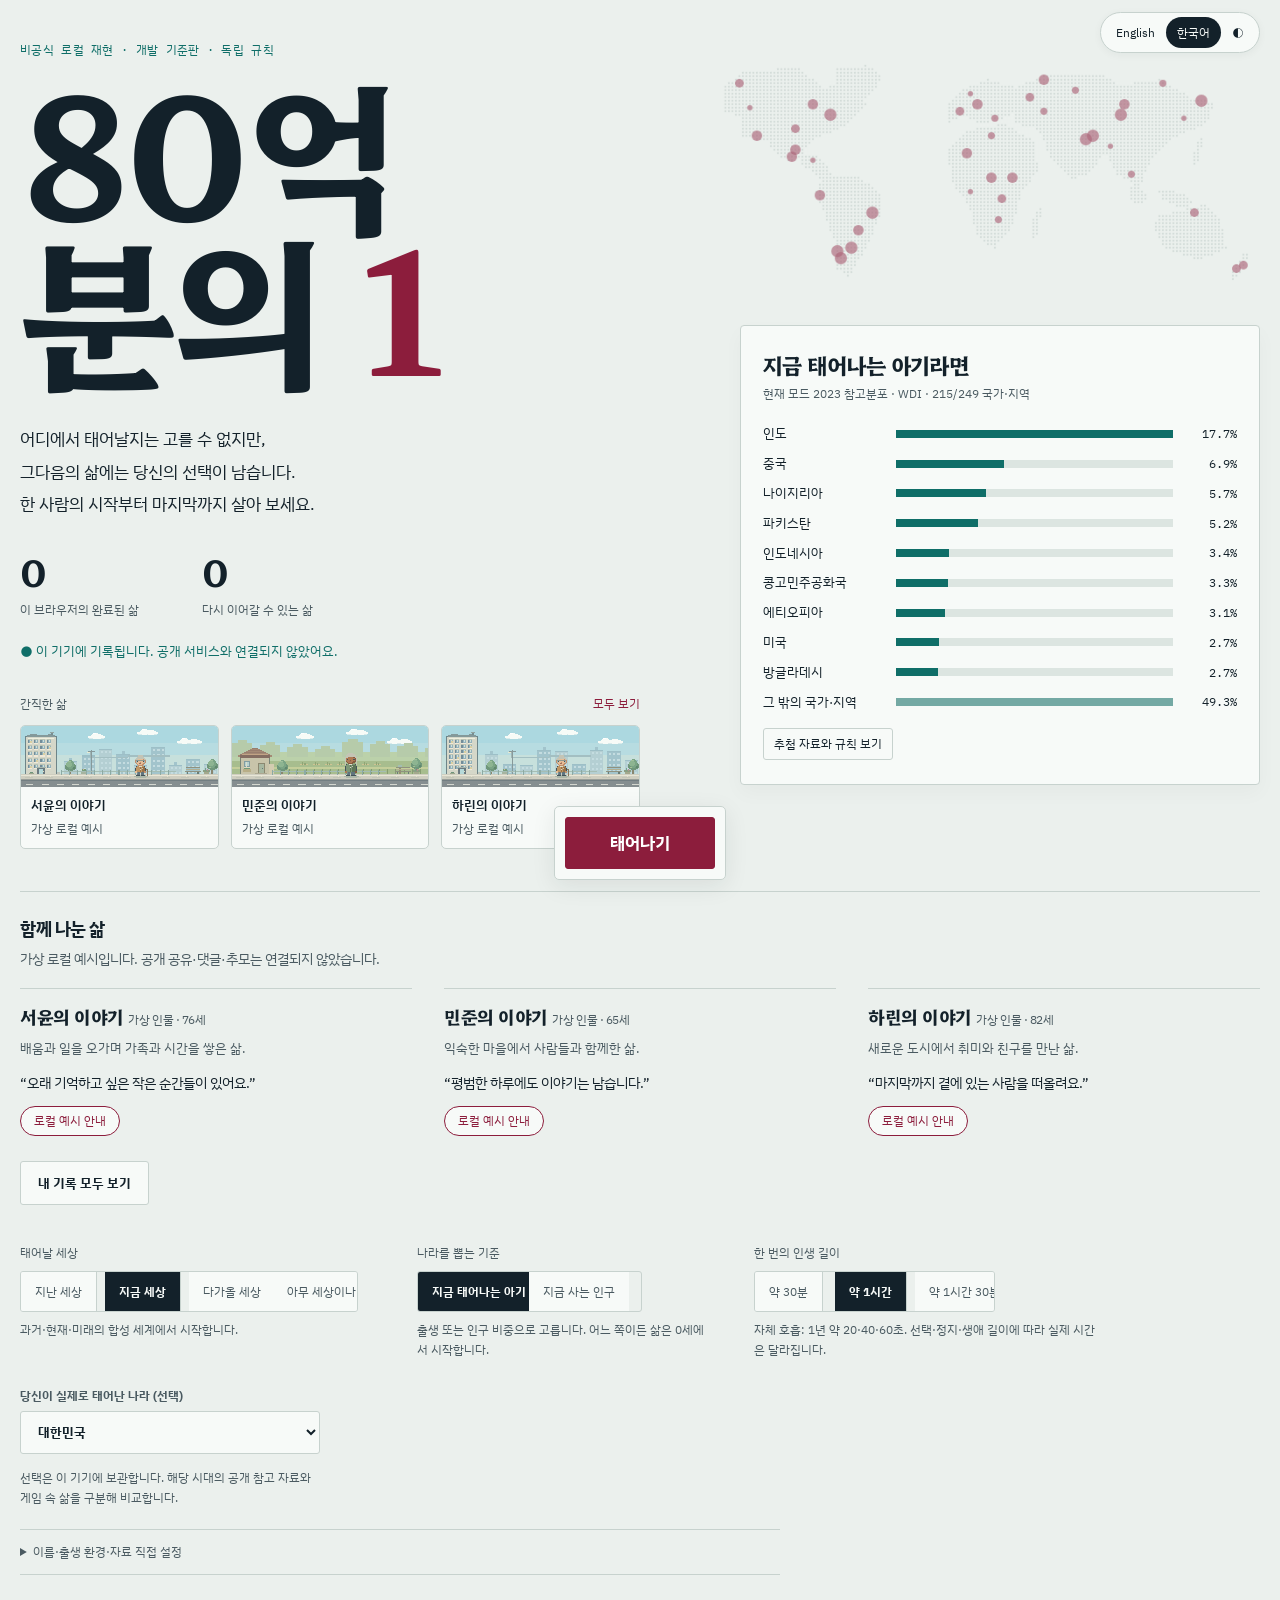
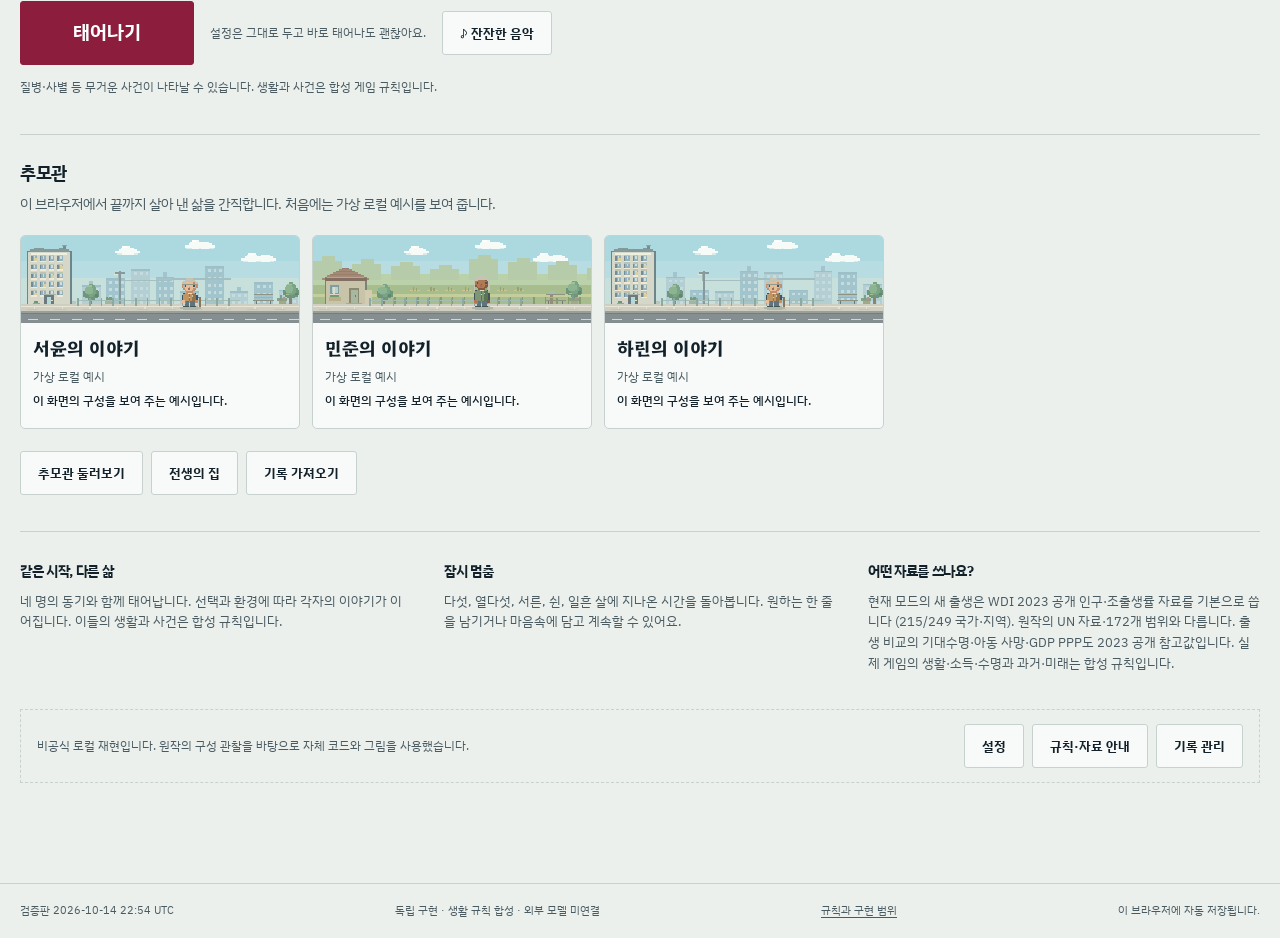
==== index.html @ 1e2c6da6 "Publish verified preview life-2026-10-14T22-54-56-042Z" ====
<!doctype html>
<html lang="ko">
<head>
  <meta charset="utf-8">
  <meta name="life-preview-release" content="life-2026-10-14T22-54-56-042Z">
  <meta name="viewport" content="width=device-width, initial-scale=1">
  <meta name="theme-color" content="#ebf0ed">
  <meta name="description" content="출생부터 마지막 회고까지, 선택과 시간을 기록하는 독립 규칙 기반 생애 게임 개발 기준판.">
  <title>80억 분의 1 · 비공식 로컬 기준판</title>
  <link rel="stylesheet" href="./web/styles.css">
</head>
<body>
  <a class="skip-link" href="#main">게임으로 건너뛰기</a>
  <header class="site-header" hidden>
    <a class="brand" href="./" aria-label="인생의 지도 홈"><span class="brand-mark" aria-hidden="true">⌁</span><span>인생의 지도<small>개발 기준판 · 독립 규칙</small></span></a>
    <nav class="header-tools" aria-label="도구">
      <span id="save-status" class="save-status" aria-live="off">저장 확인 중</span>
      <button type="button" id="mute-button" data-ui="mute" class="icon-button" aria-label="모든 소리 음소거" aria-pressed="false" title="모든 소리 음소거">♪</button>
      <button type="button" data-ui="records" class="quiet-button">생애 서재 <span id="record-count" class="count">0</span></button>
      <button type="button" data-ui="settings" class="icon-button" aria-label="설정" title="설정">⚙</button>
      <button type="button" data-ui="help" class="quiet-button">도움말</button>
    </nav>
  </header>
  <div id="error-banner" class="error-banner" role="alert" hidden></div>
  <div id="toast" class="toast" role="status" aria-live="polite" hidden></div>
  <div id="announcement" class="sr-only" role="status" aria-live="polite" aria-atomic="true"></div>
  <main id="main" tabindex="-1"><div class="loading"><span class="eyebrow">LIFE / JOURNEY</span><h1>당신의 다음 삶을 준비합니다.</h1><p>로컬 저장을 확인하는 중입니다.</p></div></main>
  <footer class="site-footer"><span>검증판 2026-10-14 22:54 UTC</span><span>독립 구현 · 생활 규칙 합성 · 외부 모델 미연결</span><button class="text-button" type="button" data-ui="help">규칙과 구현 범위</button><span>이 브라우저에 자동 저장됩니다.</span></footer>
  <dialog id="dialog" aria-labelledby="dialog-title"><div id="dialog-notice" class="dialog-notice" role="status" hidden></div><div id="dialog-content"></div></dialog>
  <input id="import-file" type="file" accept="application/json,.json" hidden aria-label="저장 파일 가져오기">
  <noscript><p class="error-banner">이 게임에는 JavaScript가 필요합니다. 외부 API나 계정 없이 로컬에서 실행됩니다.</p></noscript>
  <script type="module" src="./web/app.mjs"></script>
</body>
</html>
---- web/styles.css ----
@charset "UTF-8";
@font-face{font-family:'Hahmlet';src:url('./fonts/Hahmlet%5Bwght%5D.ttf') format('truetype');font-style:normal;font-weight:100 900;font-display:swap}
@font-face{font-family:'IBM Plex Sans KR';src:url('./fonts/IBMPlexSansKR-Regular.ttf') format('truetype');font-style:normal;font-weight:400;font-display:swap}
@font-face{font-family:'IBM Plex Sans KR';src:url('./fonts/IBMPlexSansKR-Medium.ttf') format('truetype');font-style:normal;font-weight:500;font-display:swap}
@font-face{font-family:'IBM Plex Sans KR';src:url('./fonts/IBMPlexSansKR-SemiBold.ttf') format('truetype');font-style:normal;font-weight:600;font-display:swap}
@font-face{font-family:'IBM Plex Sans KR';src:url('./fonts/IBMPlexSansKR-Bold.ttf') format('truetype');font-style:normal;font-weight:700;font-display:swap}
@font-face{font-family:'IBM Plex Mono';src:url('./fonts/IBMPlexMono-Regular.ttf') format('truetype');font-style:normal;font-weight:400;font-display:swap}

:root{color-scheme:light;--paper:#f5f2eb;--surface:#fffdf8;--surface-2:#ece8df;--ink:#243830;--muted:#6e756e;--line:#d9ddd2;--accent:#c85b35;--accent-hover:#a94524;--accent-soft:#f9e4d8;--green:#486b52;--gold:#c7a762;--danger:#b74335;--shadow:0 12px 34px #23382d0a;--radius:22px;--font:Inter,Pretendard,"Noto Sans KR","Malgun Gothic",system-ui,sans-serif}
*{box-sizing:border-box}body{margin:0;background:var(--paper);color:var(--ink);font-family:var(--font);font-size:15px;line-height:1.6}button,input,select,textarea{font:inherit}button{cursor:pointer;color:inherit}button:disabled{cursor:not-allowed;opacity:.5}a{color:inherit}button,a,input,select,textarea,summary{outline-offset:4px}button:focus-visible,a:focus-visible,input:focus-visible,select:focus-visible,textarea:focus-visible{outline:3px solid var(--accent)}button{border:0;background:none}h1,h2,h3,h4,p{margin:0}h1,h2,h3,h4{line-height:1.3;letter-spacing:-.04em}h1{font-size:clamp(28px,4vw,48px)}h2{font-size:25px}h3{font-size:18px}p+p{margin-top:10px}small{font-size:12px}svg{max-width:100%}.site-header{height:92px;max-width:1440px;margin:auto;padding:0 44px;display:flex;align-items:center;justify-content:space-between;gap:20px;border-bottom:1px solid var(--line)}.brand{text-decoration:none;display:flex;align-items:center;gap:12px;font-size:21px;font-weight:800;letter-spacing:-.05em;line-height:1.3}.brand small{display:block;font-size:10px;letter-spacing:.14em;color:var(--muted);font-weight:600;margin-top:4px}.brand-mark{background:var(--ink);color:var(--paper);width:39px;height:43px;border-radius:15px 15px 6px 6px;font-size:36px;line-height:39px;text-align:center;font-family:serif}.header-tools{display:flex;align-items:center;gap:16px}.save-status{font-size:11px;color:var(--muted)}.save-status:before{content:"";display:inline-block;width:6px;height:6px;background:var(--green);border-radius:50%;margin-right:6px}.quiet-button,.icon-button{font-size:13px;font-weight:650;border:1px solid transparent;border-radius:10px;padding:9px 11px}.quiet-button:hover,.icon-button:hover{background:var(--surface-2);border-color:var(--line)}.icon-button{font-size:20px;padding:4px 10px}.count{margin-left:5px;font-size:11px;color:var(--accent);font-variant-numeric:tabular-nums}.site-footer{max-width:1440px;margin:30px auto 0;padding:20px 44px;border-top:1px solid var(--line);display:flex;gap:20px;justify-content:space-between;color:var(--muted);font-size:11px}.site-footer .text-button{font-size:11px}#main{max-width:1440px;margin:auto;padding:32px 44px 0;min-height:calc(100vh - 180px)}.loading{padding:80px 0}.eyebrow{font-size:10px;font-weight:800;letter-spacing:.19em;color:var(--muted);text-transform:uppercase}.subtle{color:var(--muted)}.intro{display:grid;grid-template-columns:1.1fr 1fr;gap:70px;padding:35px 0 40px;align-items:center}.intro-copy h1{margin:20px 0}.intro-copy>p{max-width:470px;color:var(--muted);font-size:16px}.intro-copy .scene{margin-top:30px;width:100%}.intro-points{margin-top:24px;display:flex;gap:20px;font-size:12px;color:var(--muted)}.intro-points b{display:block;color:var(--ink);font-size:16px;margin-bottom:4px}.panel{background:var(--surface);border:1px solid var(--line);border-radius:var(--radius);box-shadow:var(--shadow)}.start-panel{padding:30px}.panel-title{display:flex;justify-content:space-between;align-items:center;gap:15px;margin-bottom:20px}.panel-title h2{font-size:21px}.form-grid{display:grid;grid-template-columns:1fr 1fr;gap:16px}.form-grid .full{grid-column:1/-1}label.field{display:flex;flex-direction:column;gap:6px;font-size:12px;font-weight:700}input,select,textarea{border:1px solid var(--line);background:var(--paper);color:var(--ink);border-radius:10px;padding:11px 12px;min-width:0;width:100%;line-height:1.4}input[type=checkbox]{width:17px;height:17px;accent-color:var(--accent);flex:0 0 auto}input[type=range]{padding:0;accent-color:var(--accent)}textarea{min-height:90px;resize:vertical}select{padding-right:24px}.hint{font-size:11px;color:var(--muted);font-weight:400}.notice{background:var(--accent-soft);color:var(--ink);border-radius:12px;padding:13px 15px;font-size:12px;line-height:1.65}.notice.muted{background:var(--surface-2)}.start-panel .notice{margin:20px 0}.primary,.secondary,.danger-button{display:inline-flex;align-items:center;justify-content:center;gap:9px;min-height:43px;padding:10px 19px;border-radius:11px;font-size:13px;font-weight:750;line-height:1.4}.primary{background:var(--accent);color:#fff}.primary:hover:not(:disabled){background:var(--accent-hover)}.secondary{background:var(--surface-2);color:var(--ink);border:1px solid var(--line)}.secondary:hover:not(:disabled){border-color:var(--muted)}.danger-button{background:var(--danger);color:white}.wide{width:100%}.text-button{font-size:12px;color:var(--muted);padding:2px 0;text-decoration:underline;text-underline-offset:3px}.text-button:hover{color:var(--accent)}.buttons{display:flex;gap:10px;flex-wrap:wrap}.section-heading{display:flex;align-items:end;justify-content:space-between;gap:20px;margin-bottom:20px}.section-heading h1{font-size:29px;margin-top:7px}.section-heading .subtle{font-size:12px}.life-overview{display:grid;grid-template-columns:1fr 1.43fr .8fr;gap:19px;margin-bottom:20px}.identity-panel{padding:24px;position:relative;overflow:hidden}.identity-top{display:flex;align-items:center;gap:17px}.avatar{width:68px;height:78px;flex-shrink:0}.identity-top h2{font-size:24px}.pill{font-size:10px;display:inline-flex;align-items:center;gap:5px;border-radius:20px;padding:4px 9px;background:var(--surface-2);color:var(--muted);white-space:nowrap}.pill.accent{background:var(--accent-soft);color:var(--accent)}.identity-meta{font-size:12px;color:var(--muted);margin-top:7px}.age-line{display:flex;align-items:baseline;gap:9px;margin:22px 0 12px}.age-number{font-size:53px;line-height:1;font-weight:450;letter-spacing:-.08em;font-variant-numeric:tabular-nums}.age-line .year{font-size:12px;color:var(--muted);margin-left:auto}.stage-track{display:flex;gap:4px;margin:14px 0 20px}.stage-track span{height:4px;flex:1;border-radius:5px;background:var(--surface-2)}.stage-track span.active{background:var(--green)}.stat-row{display:grid;grid-template-columns:45px 1fr 27px;gap:10px;align-items:center;font-size:11px;margin-top:10px}.stat-row b{font-variant-numeric:tabular-nums;text-align:right;font-weight:500}.meter{height:5px;border-radius:10px;background:var(--surface-2);overflow:hidden}.meter span{display:block;height:100%;background:var(--green);border-radius:10px}.stat-row:nth-last-child(2) .meter span{background:var(--gold)}.stat-row:nth-last-child(1) .meter span{background:var(--accent)}.scene-panel{overflow:hidden;display:flex;flex-direction:column;position:relative;background:#e4e9dd}.scene-caption{position:absolute;top:20px;left:23px;z-index:1;color:#314c40}.scene-caption .eyebrow{color:#5c7261}.scene-caption h2{font-size:20px;margin:7px 0 4px}.scene-caption p{font-size:12px}.scene{display:block;width:100%;height:auto;flex:1;min-height:230px}.scene-bottom{background:var(--surface);display:flex;justify-content:space-between;gap:12px;padding:13px 20px;font-size:11px;color:var(--muted);border-top:1px solid var(--line)}.scene-bottom strong{color:var(--ink);font-size:12px}.summary-panel{padding:22px;display:flex;flex-direction:column}.summary-panel .eyebrow{margin-bottom:10px}.balance{font-size:27px;letter-spacing:-.05em;font-weight:650;font-variant-numeric:tabular-nums}.balance small{font-size:12px;font-weight:400;margin-left:4px}.money-lines{margin-top:17px;font-size:11px;display:grid;gap:10px}.money-lines>div{display:flex;justify-content:space-between;gap:10px}.money-lines span{color:var(--muted)}.money-lines b{font-weight:550;font-variant-numeric:tabular-nums}.mini-divider{border-top:1px solid var(--line);margin:18px 0 14px}.family-mini{display:flex;gap:5px;flex-wrap:wrap;margin:9px 0}.family-dot{width:28px;height:28px;background:var(--surface-2);border:2px solid var(--surface);border-radius:50%;display:grid;place-items:center;font-size:11px}.summary-link{margin-top:auto;padding-top:13px}.main-columns{display:grid;grid-template-columns:1fr 310px;gap:20px}.decision-panel{padding:26px 29px;background:var(--ink);color:#fffdf6;border-color:var(--ink);position:relative}.decision-panel .eyebrow{color:#c9d5c8}.decision-panel .panel-title{margin-bottom:15px}.decision-panel h2{font-size:24px;margin:8px 0 13px}.decision-panel p{font-size:13px;color:#dce3d8;max-width:680px;line-height:1.8}.decision-panel .text-button{color:#dce3d8;font-size:11px}.choices{display:grid;gap:9px;margin-top:23px}.choice{width:100%;text-align:left;display:flex;gap:15px;align-items:center;background:#ffffff0c;border:1px solid #ffffff30;border-radius:11px;color:inherit;padding:14px 17px}.choice:hover:not(:disabled){background:#ffffff1c;border-color:#d2be8a}.choice-number{font-size:11px;color:#c4d0bb}.choice-content{flex:1}.choice strong{display:block;font-size:14px;font-weight:650}.choice small{display:block;color:#c8d4c6;margin-top:4px;font-size:11px}.choice-arrow{font-size:20px;color:#d2be8a}.quiet-life{display:flex;align-items:center;justify-content:space-between;gap:20px}.quiet-symbol{font-size:65px;line-height:1;color:#a5b89d;font-family:serif}.turn-controls{display:flex;align-items:center;gap:8px;flex-wrap:wrap;padding:14px 3px 22px}.turn-controls .play-button{width:37px;min-height:37px;padding:6px}.turn-controls select{width:85px;font-size:11px;padding:8px}.control-note{font-size:10px;color:var(--muted);margin-left:auto}.systems-panel{overflow:hidden}.system-tabs{display:flex;overflow:auto;scrollbar-width:thin;border-bottom:1px solid var(--line);padding:6px 15px 0;gap:3px}.tab-button{padding:13px 12px;font-size:12px;font-weight:650;color:var(--muted);border-bottom:2px solid transparent;white-space:nowrap}.tab-button[aria-selected=true]{color:var(--accent);border-bottom-color:var(--accent)}.system-body{padding:23px}.system-intro{display:flex;justify-content:space-between;gap:15px;align-items:start;margin-bottom:20px}.system-intro p{font-size:12px;color:var(--muted);margin-top:6px;line-height:1.65}.system-intro h3{font-size:20px}.action-grid{display:grid;grid-template-columns:1fr 1fr;gap:11px}.action-card{border:1px solid var(--line);border-radius:13px;padding:15px;display:flex;flex-direction:column;gap:8px}.action-title{font-size:13px;font-weight:750;display:flex;justify-content:space-between;gap:10px}.action-cost{font-size:10px;color:var(--accent);font-weight:550;white-space:nowrap}.action-card p{font-size:11px;color:var(--muted);line-height:1.7}.action-card select{font-size:11px;padding:8px 10px}.action-card .secondary{font-size:11px;min-height:32px;padding:6px 12px;margin-top:auto;align-self:start}.disabled-reason{font-size:10px;color:var(--muted);line-height:1.5}.action-card.unavailable{background:var(--paper)}.action-card.unavailable .action-title{color:var(--muted)}.empty{padding:24px;text-align:center;color:var(--muted);font-size:12px;line-height:1.8}.detail-grid{display:grid;grid-template-columns:repeat(3,1fr);gap:9px;margin-bottom:18px}.detail-stat{padding:12px;background:var(--paper);border-radius:10px}.detail-stat small{display:block;font-size:10px;color:var(--muted);margin-bottom:5px}.detail-stat strong{font-size:13px;font-weight:650}.side-stack{display:grid;align-content:start;gap:17px}.side-panel{padding:22px}.side-panel h3{margin:6px 0 10px;font-size:17px}.side-panel p{font-size:11px;color:var(--muted);line-height:1.8}.focus-list{display:grid;grid-template-columns:1fr 1fr;gap:7px;margin-top:16px}.focus-button{border:1px solid var(--line);padding:8px 6px;border-radius:9px;font-size:11px;background:var(--paper)}.focus-button.active{border-color:var(--green);background:var(--green);color:white}.switch-row{display:flex;align-items:center;justify-content:space-between;gap:12px;font-size:12px;padding:10px 0;border-bottom:1px solid var(--line)}.switch-row:last-child{border-bottom:0}.switch-row>span{flex:1}.switch-row small{display:block;color:var(--muted);font-size:10px;margin-top:3px}.auto-details{margin-top:13px;font-size:11px}.auto-details summary{color:var(--muted);cursor:pointer}.auto-details .switch-row{font-size:11px}.goal-form textarea{margin-top:12px;font-size:12px;min-height:80px}.goal-form select{font-size:11px;padding:9px;margin-top:7px}.goal-form .secondary{font-size:11px;margin-top:9px}.goal-item{border-top:1px solid var(--line);padding-top:12px;margin-top:12px;font-size:12px}.goal-item .buttons{margin-top:8px;gap:10px}.goal-item .text-button{font-size:10px}.journal-panel{margin-top:22px;overflow:hidden}.journal-tabs{display:flex;padding:0 15px;gap:7px;border-bottom:1px solid var(--line);overflow:auto}.journal-body{padding:24px 26px}.journal-tools{display:flex;justify-content:space-between;align-items:center;gap:15px;margin-bottom:20px}.journal-tools select{width:auto;font-size:11px;padding:7px 30px 7px 10px}.timeline{position:relative;padding-left:52px}.timeline:before{content:"";position:absolute;left:30px;top:9px;bottom:14px;width:1px;background:var(--line)}.timeline-item{position:relative;padding:0 0 21px 12px}.timeline-item:before{content:"";position:absolute;left:-26px;top:8px;width:9px;height:9px;border:2px solid var(--surface);background:var(--green);border-radius:50%;box-shadow:0 0 0 1px var(--line)}.timeline-age{position:absolute;left:-65px;width:35px;text-align:right;font-size:11px;top:0;color:var(--muted)}.timeline-item h4{font-size:13px;letter-spacing:-.02em;font-weight:650}.timeline-item p{font-size:12px;color:var(--muted);margin-top:5px;line-height:1.75}.timeline-item small{font-size:9px;color:var(--muted);margin-left:8px}.journal-memo{border-top:1px solid var(--line);padding-top:20px;margin-top:5px}.journal-memo textarea{font-size:12px}.journal-memo .buttons{margin-top:9px}.notes{margin-bottom:15px;display:grid;gap:8px}.note{border-left:2px solid var(--gold);padding:6px 12px;font-size:12px;background:var(--paper);white-space:pre-wrap;overflow-wrap:anywhere}.note small{color:var(--muted);display:block;margin-bottom:3px}.life-map{display:grid;grid-template-columns:repeat(auto-fill,minmax(62px,1fr));gap:6px}.map-cell{border:1px solid var(--line);background:var(--paper);min-height:57px;border-radius:9px;padding:8px 3px;text-align:center;font-size:10px;position:relative}.map-cell span{display:block;font-size:9px;color:var(--muted);margin-top:3px}.map-cell.good{background:#e5ebd9}.map-cell.low{background:#f5e1d4}.map-cell.active{border-color:var(--accent);box-shadow:0 0 0 1px var(--accent)}.map-description{font-size:12px;margin-top:17px;padding:14px;background:var(--paper);border-radius:10px}.map-description p{margin-top:7px;color:var(--muted)}.chart{display:block;width:100%;height:210px;overflow:visible}.chart-axis{fill:none;stroke:var(--line);stroke-width:1}.chart text{fill:var(--muted);font-size:10px;font-family:var(--font)}.chart-line{fill:none;stroke:var(--accent);stroke-width:3;stroke-linecap:round;stroke-linejoin:round}.chart-area{fill:var(--accent);opacity:.08}.chart-legend{display:flex;gap:20px;color:var(--muted);font-size:10px;margin-bottom:16px}.chart-legend i{width:8px;height:8px;display:inline-block;background:var(--accent);border-radius:50%;margin-right:5px}.chart-caption{font-size:11px;color:var(--muted);margin-top:10px}.chart-controls{display:flex;gap:10px;align-items:center;font-size:12px;margin:10px 0}.chart-controls button{width:30px;height:30px;border:1px solid var(--line);border-radius:8px}.chart-controls strong{min-width:100px;text-align:center}.compare-row{display:grid;grid-template-columns:100px 1fr 60px;gap:12px;align-items:center;margin:17px 0;font-size:11px}.compare-bar{height:12px;background:var(--surface-2);border-radius:12px;overflow:hidden}.compare-bar span{height:100%;display:block;background:var(--green);border-radius:12px}.compare-row.self .compare-bar span{background:var(--accent)}.compare-row small{font-size:10px;color:var(--muted)}.roster{display:grid;grid-template-columns:repeat(auto-fill,minmax(150px,1fr));gap:9px;margin-bottom:18px}.person-card{padding:12px;background:var(--paper);border-radius:11px;font-size:12px;display:flex;gap:10px;align-items:center}.person-card .family-dot{flex:0 0 auto;background:var(--surface-2)}.person-card small{display:block;color:var(--muted);font-size:10px;margin-top:3px}.person-card.deceased{opacity:.64}.ending-panel{padding:35px;background:var(--ink);color:var(--paper);margin-bottom:22px;display:grid;grid-template-columns:1.25fr 1fr;gap:35px}.ending-panel .eyebrow{color:#bbcdb7}.ending-panel h2{font-size:33px;margin:14px 0 18px}.ending-panel p{font-size:13px;color:#d7e0d3;line-height:1.9}.ending-panel .buttons{margin-top:22px}.ending-panel .secondary{background:#ffffff12;border-color:#ffffff38;color:inherit}.ending-facts{display:grid;grid-template-columns:1fr 1fr;gap:15px;align-content:center}.ending-facts>div{padding:14px;border:1px solid #ffffff25;border-radius:12px}.ending-facts strong{font-size:22px;display:block;letter-spacing:-.04em}.ending-facts small{font-size:10px;color:#bacbb5}.distribution{font-size:11px;margin-top:14px;border-top:1px solid #ffffff25;padding-top:12px}.distribution div{display:flex;justify-content:space-between;margin-top:7px}.readonly-strip{background:var(--accent-soft);border-radius:12px;padding:12px 17px;margin-bottom:20px;display:flex;justify-content:space-between;align-items:center;font-size:12px}.error-banner{max-width:1352px;margin:16px auto 0;padding:14px 20px;background:#f9ded4;color:#772e20;border:1px solid #e4b3a1;border-radius:12px;font-size:12px}.error-banner button{font-weight:bold;text-decoration:underline;margin-left:14px}.error-banner[hidden],.toast[hidden]{display:none}.toast{position:fixed;left:50%;bottom:28px;transform:translateX(-50%);z-index:50;background:var(--ink);color:var(--paper);border:1px solid var(--line);box-shadow:0 8px 30px #0002;padding:13px 22px;border-radius:12px;font-size:12px;max-width:calc(100vw - 36px);text-align:center}.toast.error{background:var(--danger);color:#fff}dialog{padding:0;border:1px solid var(--line);border-radius:20px;background:var(--surface);color:var(--ink);max-width:min(740px,calc(100vw - 32px));width:700px;max-height:87vh;box-shadow:0 30px 90px #0003}dialog::backdrop{background:#172e2580;backdrop-filter:blur(5px)}.dialog-header{padding:24px 27px 16px;display:flex;justify-content:space-between;gap:20px;align-items:center;border-bottom:1px solid var(--line);position:sticky;top:0;background:var(--surface);z-index:2}.dialog-header h2{font-size:21px}.dialog-body{padding:24px 27px}.dialog-body p{font-size:13px;color:var(--muted);line-height:1.85}.dialog-body h3{margin:23px 0 10px;font-size:16px}.dialog-body h3:first-child{margin-top:0}.dialog-body .buttons{margin-top:20px}.dialog-body ul{padding-left:19px;font-size:12px;color:var(--muted);line-height:1.85}.record-list{display:grid;gap:12px}.record-card{border:1px solid var(--line);border-radius:13px;padding:17px}.record-card header{display:flex;justify-content:space-between;align-items:start;gap:15px}.record-card h3{font-size:16px;margin:0}.record-card p{font-size:11px;margin-top:7px}.record-card .buttons{margin-top:11px;gap:7px}.record-card button{font-size:11px;padding:7px 12px;min-height:32px}.record-current{border-color:var(--green)}.settings-grid{display:grid;gap:14px}.settings-grid .field{max-width:350px}.settings-grid .switch-row{font-size:13px}.help-table{width:100%;border-collapse:collapse;font-size:11px;margin:12px 0}.help-table td,.help-table th{text-align:left;border-bottom:1px solid var(--line);padding:9px;vertical-align:top}.help-table th{width:105px}.scope-badge{font-size:11px;padding:9px 12px;background:var(--surface-2);border-radius:9px;margin-top:15px}.skip-link{position:fixed;top:-100px;left:20px;background:var(--ink);color:white;padding:10px;z-index:100}.skip-link:focus{top:10px}.sr-only{position:absolute;width:1px;height:1px;margin:-1px;padding:0;overflow:hidden;clip:rect(0,0,0,0);white-space:nowrap;border:0}.legend{display:flex;gap:15px;font-size:10px;color:var(--muted);margin:0 0 17px}.legend i{display:inline-block;width:9px;height:9px;border:1px solid var(--line);border-radius:2px;margin-right:5px}.import-preview{max-height:150px;overflow:auto;background:var(--paper);padding:12px;border-radius:10px;font-size:12px;margin-top:15px}.ui-busy{cursor:progress}.no-wrap{white-space:nowrap}
[data-theme=dark]{color-scheme:dark;--paper:#18251f;--surface:#203028;--surface-2:#2d3d32;--ink:#e7e9dc;--muted:#a0ae9f;--line:#415245;--accent:#e18b61;--accent-hover:#c7754d;--accent-soft:#463a2d;--green:#90ad82;--gold:#b8a675;--danger:#d47866;--shadow:0 12px 34px #00000012}[data-theme=dark] .brand-mark{background:#dce2cf;color:#213429}[data-theme=dark] .decision-panel,[data-theme=dark] .ending-panel{background:#2c4537;color:#f2f0df;border-color:#4d604d}[data-theme=dark] .map-cell.good{background:#354a34}[data-theme=dark] .map-cell.low{background:#4d3b2f}[data-theme=dark] .toast{background:#e5e5d3;color:#23352b}[data-theme=dark] .scene-panel{background:#d5dfcd}[data-theme=dark] .focus-button.active{color:#18251f}[data-theme=dark] .error-banner{background:#553529;color:#f6d5c6;border-color:#86553e}
.person-card:has(.person-context){align-items:flex-start}.person-card .person-context{margin-top:8px;line-height:1.65;color:var(--muted)}
@media(min-width:1500px){#main{padding-top:40px}.life-overview{grid-template-columns:1fr 1.5fr .82fr}.scene{min-height:250px}}
@media(max-width:1150px){.site-header{padding:0 28px}#main{padding:25px 28px 0}.site-footer{padding:20px 28px}.life-overview{grid-template-columns:1fr 1.35fr}.summary-panel{grid-column:1/-1;display:grid;grid-template-columns:1fr 1.2fr 1fr;gap:20px;align-items:center}.summary-panel .money-lines{margin:0}.summary-panel .mini-divider{display:none}.summary-panel .summary-link{display:none}.summary-panel .family-summary{border-left:1px solid var(--line);padding-left:20px}.main-columns{grid-template-columns:1fr 270px}.identity-panel{padding:22px}.action-grid{grid-template-columns:1fr}.intro{gap:30px}.control-note{display:none}.save-status{display:none}}
@media(max-width:850px){.main-columns{grid-template-columns:1fr}.side-stack{grid-template-columns:1fr 1fr}.side-stack .plan-panel{grid-column:1/-1}.intro{grid-template-columns:1fr;max-width:650px;margin:auto;padding-top:15px}.intro-copy .scene{display:none}.intro-copy>p{max-width:none}.intro-copy h1{font-size:37px}.intro-points{margin-bottom:5px}.action-grid{grid-template-columns:1fr 1fr}.ending-panel{grid-template-columns:1fr}.site-footer{flex-wrap:wrap;gap:9px 20px}.scene{min-height:230px}.section-heading h1{font-size:25px}}
@media(max-width:580px){body{font-size:14px}.site-header{height:77px;padding:0 17px}.brand{font-size:17px;gap:9px}.brand small{font-size:8px;letter-spacing:.07em}.brand-mark{width:31px;height:36px;font-size:29px;line-height:32px;border-radius:12px 12px 5px 5px}.header-tools{gap:2px}.header-tools>.quiet-button{font-size:11px;padding:7px}.header-tools>button[data-ui=help]{display:none}#main{padding:24px 16px 0}.site-footer{padding:18px 17px;font-size:10px}.life-overview{grid-template-columns:1fr;gap:13px}.identity-panel{display:grid;grid-template-columns:1fr 1fr;gap:0 23px;padding:20px}.identity-top{grid-column:1/-1}.identity-panel .age-line{margin:18px 0 10px}.identity-panel .stage-track{grid-column:1;align-self:start;margin:0}.identity-panel .stats{grid-column:2;grid-row:2/4;align-self:center}.age-number{font-size:43px}.identity-panel .year{display:none}.scene-panel{display:none}.summary-panel{padding:18px;gap:16px;grid-template-columns:1fr 1fr}.summary-panel .family-summary{display:none}.balance{font-size:23px}.main-columns{gap:16px}.decision-panel{padding:22px 20px}.decision-panel h2{font-size:21px}.decision-panel p{font-size:12px}.choice{padding:12px}.choice strong{font-size:13px}.choice small{font-size:10px}.turn-controls{gap:6px;padding-bottom:17px}.turn-controls .primary,.turn-controls .secondary{font-size:11px;padding:9px 12px;min-height:38px}.turn-controls select{width:75px;font-size:10px}.system-tabs{padding-left:9px}.tab-button{padding:12px 11px;font-size:11px}.system-body{padding:19px}.system-intro h3{font-size:18px}.action-grid{grid-template-columns:1fr}.side-stack{grid-template-columns:1fr}.side-stack .plan-panel{grid-column:auto}.detail-grid{grid-template-columns:repeat(2,1fr)}.journal-body{padding:20px 17px}.journal-tools{align-items:start}.journal-tools h3{font-size:15px}.journal-tools select{max-width:120px}.journal-tabs{gap:0;padding:0 7px}.journal-tabs .tab-button{font-size:11px;padding:12px 10px}.timeline{padding-left:44px}.timeline:before{left:22px}.timeline-age{left:-58px}.timeline-item h4{font-size:12px}.timeline-item p{font-size:11px}.section-heading .buttons .secondary{font-size:11px;min-height:35px;padding:8px 10px}.section-heading h1{font-size:23px}.section-heading .subtle{font-size:10px}.start-panel{padding:22px}.form-grid{gap:13px}.intro-copy h1{font-size:33px}.intro-copy>p{font-size:14px}.intro-points{gap:17px;font-size:10px}.intro-points b{font-size:13px}.ending-panel{padding:25px 22px;gap:25px}.ending-panel h2{font-size:27px}.ending-facts>div{padding:12px}.ending-facts strong{font-size:19px}.dialog-header{padding:20px}.dialog-body{padding:20px}.readonly-strip{font-size:10px;gap:10px}.compare-row{grid-template-columns:80px 1fr 50px;font-size:10px;gap:8px}.error-banner{margin:12px 16px 0;font-size:11px}.side-panel{padding:20px}.focus-list{grid-template-columns:repeat(3,1fr)}}
@media(prefers-reduced-motion:no-preference){button{transition:background .15s,border-color .15s,opacity .15s}.meter span{transition:width .3s}.toast{animation:appear .15s ease-out}@keyframes appear{from{opacity:0;transform:translate(-50%,8px)}to{opacity:1;transform:translate(-50%,0)}}}

.section-heading h1{word-break:keep-all;text-wrap:balance}.section-heading h1 span{display:inline-block}
@media(max-width:580px){.section-heading{align-items:flex-start;gap:12px}.section-heading>div:first-child{min-width:0;flex:1}.section-heading>div:last-child{max-width:122px;flex:0 0 auto;text-align:right}.section-heading h1{font-size:21px;line-height:1.45}}
/* Accessible state, data views, and reversible record controls. */
:root{--muted:#616c62;--accent:#ad4827;--accent-hover:#92391d}
summary:focus-visible,[tabindex="-1"]:focus-visible{outline:3px solid var(--accent);outline-offset:4px}
.record-navigation{display:flex;gap:10px;flex-wrap:wrap;margin-bottom:18px}.record-navigation button[aria-pressed=true]{border-color:var(--green);box-shadow:inset 0 0 0 1px var(--green)}
.record-bulk{display:flex;align-items:center;flex-wrap:wrap;gap:12px 16px;padding:14px 0;margin-bottom:15px;border-bottom:1px solid var(--line);font-size:12px}.record-bulk label{display:flex;align-items:center;gap:9px}.record-bulk .text-button{margin-left:auto}.record-card h3 input{vertical-align:middle;margin:0 9px 3px 0}
.dialog-notice{position:sticky;top:0;z-index:4;padding:15px 25px;background:var(--accent-soft);color:var(--ink);border-bottom:1px solid var(--line);font-size:13px;line-height:1.7;box-shadow:0 3px 10px #0001}.dialog-notice.error{background:#f8ded4;color:#772e20}.dialog-notice[hidden]{display:none}
.dialog-notice:not([hidden])+.dialog-content .dialog-header{position:static}.table-scroll{overflow:auto;max-width:100%}.table-scroll table{width:100%;border-collapse:collapse;font-size:12px}.table-scroll caption{text-align:left;font-weight:700;padding:10px 0;color:var(--ink)}.table-scroll th,.table-scroll td{padding:10px 12px;text-align:left;border-bottom:1px solid var(--line);min-width:85px;vertical-align:top}.table-scroll th{font-weight:650}.table-scroll thead{background:var(--surface-2)}.birth-comparison{padding:10px 14px;border:1px solid var(--line);border-radius:12px}.birth-comparison .hint{margin-top:12px;font-size:11px}.chart-data{margin:2px 0 25px;font-size:12px;color:var(--muted)}.chart-data summary{cursor:pointer;display:list-item;padding:7px 0}.chart-data .table-scroll{max-height:265px;border:1px solid var(--line);border-radius:10px;padding:0 12px;margin-top:10px}.cohort-list{display:grid;gap:9px}.cohort-card{border:1px solid var(--line);border-radius:12px;padding:12px 15px}.cohort-card .compare-row{margin:0 0 9px;grid-template-columns:120px 1fr 80px}.cohort-card>p{font-size:11px;color:var(--muted);line-height:1.75}.cohort-card>p+p{margin-top:3px}.career-evidence{margin-top:13px;font-size:11px!important}.scope-badge{line-height:1.7}.hint,.disabled-reason{line-height:1.7}.settings-grid input[type=range]{min-height:28px}.settings-grid [data-music-status]{margin-top:0}.action-card .disabled-reason{font-size:11px}.site-header button{min-height:38px}.map-cell:focus-visible{outline-offset:2px}.chart{min-width:0}.system-tabs,.journal-tabs{scroll-padding:15px}
[data-theme=dark] .primary,[data-theme=dark] .danger-button{color:#1a291f}[data-theme=dark] .dialog-notice.error{background:#553529;color:#f6d5c6}[data-theme=dark] .record-navigation button[aria-pressed=true]{background:var(--surface-2)}
@media(max-width:580px){.record-bulk{gap:12px}.record-bulk .text-button{margin-left:0}.cohort-card .compare-row{grid-template-columns:95px 1fr 70px;gap:8px}.table-scroll th,.table-scroll td{padding:9px;font-size:11px}.birth-comparison{padding:8px}.dialog-notice{padding:13px 20px}.header-tools .icon-button{padding:4px 8px}.cohort-card{padding:12px}.chart{height:180px}.record-card h3{line-height:1.8}}
@media(prefers-reduced-motion:reduce){*,*::before,*::after{animation:none!important;transition:none!important;scroll-behavior:auto!important}}
@media(forced-colors:active){.meter span,.compare-bar span,.stage-track span.active{background:Highlight}.map-cell.good{border:2px solid Highlight}.choice,.panel,.action-card{border:1px solid ButtonText}.chart-line{stroke:CanvasText!important}.primary,.focus-button.active{border:2px solid Highlight}}
.settings-fieldset{border:0;padding:0;margin:0;min-width:0}.dialog-notice:not([hidden])+#dialog-content .dialog-header{position:static}
/* Keep the introduction visible beside long birth forms on wide screens. */
@media(min-width:851px){.intro{align-items:start}.intro-copy{padding-top:8px}}
/* Put the unfolding story first; preserve optional systems in native disclosures. */
.compact-life{display:flex;align-items:center;gap:16px;padding:15px 20px;margin-bottom:18px}.compact-life .avatar{width:45px;height:52px}.compact-identity{display:flex;flex-direction:column;gap:4px}.compact-identity strong{font-size:19px;letter-spacing:-.03em}.compact-identity>span{font-size:11px;color:var(--muted)}.compact-numbers{display:flex;gap:24px;margin-left:auto;font-size:11px;color:var(--muted)}.compact-numbers b{display:block;color:var(--ink);font-size:16px;font-weight:650;margin-top:2px}.flow-status{display:flex;align-items:center;gap:8px;padding:12px 4px 4px;position:relative;font-size:11px;color:var(--muted);flex-wrap:wrap}.flow-dot{width:6px;height:6px;border-radius:50%;background:var(--muted);flex:none}.flow-status[data-flow-state=running] .flow-dot{background:var(--green)}.flow-status[data-flow-state=waiting] .flow-dot{background:var(--accent)}#flow-clock{margin-left:auto;font-variant-numeric:tabular-nums;font-size:10px}.flow-progress{width:100%;height:2px;background:var(--line);border-radius:2px;overflow:hidden;margin-top:5px}.flow-progress i{display:block;height:100%;width:0;background:var(--green)}.turn-controls{padding:12px 0 20px;gap:10px}.turn-controls .flow-play{min-width:125px}.turn-controls select{margin-left:auto}.recent-life{padding:24px;margin-bottom:20px}.recent-life>header{display:flex;justify-content:space-between;align-items:center;gap:12px}.recent-life h3{font-size:23px;margin-top:7px}.daily-context{font-size:13px;color:var(--muted);margin-top:12px}.year-feedback{display:flex;gap:8px 16px;flex-wrap:wrap;padding:12px 0 17px;font-size:11px;border-bottom:1px solid var(--line)}.year-feedback small{width:100%;font-size:10px;color:var(--muted)}.recent-events{list-style:none;padding:0;margin:0 0 15px}.recent-events>li{display:grid;grid-template-columns:68px 1fr;gap:13px;padding:18px 0;border-bottom:1px solid var(--line)}.event-time{font-size:10px;color:var(--muted);font-variant-numeric:tabular-nums;padding-top:3px}.recent-events h4{font-size:14px;line-height:1.55}.recent-events p{font-size:12px;line-height:1.85;color:var(--muted);margin-top:7px}.systems-explorer{overflow:hidden}.systems-explorer>summary,.journal-explorer>summary,.overview-explorer>summary{list-style:none;cursor:pointer;display:flex;align-items:center;justify-content:space-between;gap:16px;padding:21px 24px;font-size:14px;font-weight:700}.systems-explorer>summary small,.journal-explorer>summary small{display:block;font-size:11px;color:var(--muted);font-weight:400;margin-top:5px}.systems-explorer[open]>summary,.journal-explorer[open]>summary,.overview-explorer[open]>summary{border-bottom:1px solid var(--line)}.systems-explorer[open] .explorer-toggle{transform:rotate(45deg)}.side-stack details.side-panel{padding:17px 20px}.side-stack details.side-panel>summary{cursor:pointer;font-size:12px;font-weight:700;line-height:1.6}.side-stack details.side-panel[open]>summary{padding-bottom:13px;margin-bottom:15px;border-bottom:1px solid var(--line)}.side-stack details.side-panel h3{font-size:16px}.journal-explorer,.overview-explorer{margin-top:20px;overflow:hidden}.journal-explorer .journal-panel{margin-top:0}.overview-explorer .life-overview{padding:20px;margin:0}.overview-explorer .life-overview>.panel{box-shadow:none}.reflection-form{margin-top:18px}.reflection-form label{display:block;font-size:13px;margin-bottom:8px}.reflection-form label>span{font-size:11px;color:#c9d5c8}.reflection-form textarea{min-height:100px}.reflection-form .hint{margin:8px 0 12px!important;font-size:11px}.detail-subheading{font-size:14px;margin:20px 0 12px}.scholarship-list{display:grid;grid-template-columns:repeat(2,minmax(0,1fr));gap:10px;margin-bottom:13px}.scholarship-card{padding:13px;border:1px solid var(--line);border-radius:10px;font-size:12px}.scholarship-card>.pill{margin-left:7px}.scholarship-card p{font-size:11px;color:var(--muted);margin-top:8px}
@media(max-width:850px){.side-stack{grid-template-columns:repeat(3,minmax(0,1fr))}.side-stack .plan-panel{grid-column:auto}.side-stack details.side-panel[open]{grid-column:1/-1}.main-columns{gap:14px}}
@media(max-width:580px){.compact-life{padding:13px 15px;gap:10px;flex-wrap:wrap}.compact-life .avatar{width:37px;height:43px}.compact-identity strong{font-size:17px}.compact-identity>span{font-size:10px}.compact-numbers{width:100%;margin-left:0;gap:18px;border-top:1px solid var(--line);padding-top:10px}.compact-numbers b{display:inline;font-size:13px;margin-left:6px}.compact-numbers>span:last-child{margin-left:auto}.recent-life{padding:20px 17px}.recent-life h3{font-size:20px}.recent-events>li{grid-template-columns:1fr;gap:5px;padding:15px 0}.recent-events h4{font-size:13px}.recent-events p{font-size:12px}.side-stack{grid-template-columns:1fr}.side-stack details.side-panel[open]{grid-column:auto}.turn-controls{gap:8px}.turn-controls .flow-play{min-width:115px}.turn-controls .text-button{font-size:10px}.turn-controls select{width:64px}.flow-status{font-size:10px}.systems-explorer>summary,.journal-explorer>summary,.overview-explorer>summary{padding:17px;font-size:13px}.overview-explorer .life-overview{padding:12px}.scholarship-list{grid-template-columns:1fr}}
/* Reference layout: rendered observations in docs/evidence/reference-ui-2026-10-14. */
:root{--paper:#ebf0ed;--surface:#f7faf8;--surface-2:#dce5e1;--ink:#13212a;--muted:#4a5a61;--line:#c7d2ce;--accent:#8c1d3c;--accent-hover:#751632;--accent-soft:#f0e1e5;--green:#287a50;--teal:#0f6e68;--gold:#a47920;--radius:4px;--shadow:none;--font:'Noto Sans KR','Apple SD Gothic Neo','Malgun Gothic',system-ui,sans-serif;--serif:'Noto Serif KR',Batang,Georgia,serif;--mono:Consolas,'Noto Sans KR',monospace}
:root[data-theme=dark]{color-scheme:dark;--paper:#162329;--surface:#1d2e34;--surface-2:#304148;--ink:#e5ece9;--muted:#b7c7c7;--line:#4d6265;--accent:#bc4a6a;--accent-hover:#d06380;--accent-soft:#482934;--teal:#75b9b1;--green:#7cbea0;--gold:#d0b267}
[hidden]{display:none!important}body{font-size:15px;line-height:1.6}h1,h2,h3,h4{letter-spacing:-.025em}h2{font-size:18px}h3{font-size:17px}button,summary,input,select,textarea{font-size:13px}button{border:1px solid var(--line);border-radius:3px;background:var(--surface);padding:9px 14px;font-weight:400}button:hover:not(:disabled){border-color:var(--muted)}button[aria-pressed=true]{background:var(--ink);border-color:var(--ink);color:var(--surface)}summary{cursor:pointer}fieldset{padding:0;border:0;margin:0;min-width:0}.primary{background:var(--accent);color:#fff;border:1px solid var(--accent);border-radius:3px;padding:15px 27px;font-weight:700}.primary:hover:not(:disabled){background:var(--accent-hover);color:#fff}.secondary,.quiet-button{border:1px solid var(--line);border-radius:3px;padding:12px 17px;color:var(--ink);background:var(--surface)}.text-button{border:0;padding:0;background:none!important;color:var(--muted);font-size:12px;font-weight:400}.text-button:hover{color:var(--accent)}.small-button{padding:5px 10px;font-size:12px}.hint{font-size:12px;color:var(--muted);line-height:1.65}.field{font-size:12px;font-weight:400;gap:8px;color:var(--muted)}.field input,.field select,.field textarea,input,select,textarea{border:1px solid var(--line);border-radius:3px;background:var(--surface);color:var(--ink)}.field input,.field select{height:43px;padding:9px 13px}textarea{min-height:98px;padding:12px;resize:vertical;width:100%}.buttons{gap:8px;flex-wrap:wrap}.panel{border-radius:4px;box-shadow:none;border:1px solid var(--line);background:var(--surface)}#main{max-width:none;margin:0;padding:0;min-height:calc(100vh - 80px)}.site-footer{max-width:1320px;font-size:11px;padding:18px 20px;gap:12px;margin:0 auto}.site-footer>span:first-child{max-width:48%}.reference-wrap{max-width:1320px;padding:0 20px;margin:0 auto}.reference-start>.reference-wrap{padding-top:40px;padding-bottom:100px}.landing-languages{position:absolute;right:20px;top:12px;z-index:20;display:flex;background:var(--surface);padding:4px;border:1px solid var(--line);border-radius:24px;box-shadow:0 2px 8px #13212a0c}.landing-languages button{border:0;background:none;font-size:12px;padding:6px 11px;border-radius:18px}.landing-languages button.selected{background:var(--ink);color:var(--surface)}.landing-hero{display:grid;grid-template-columns:620px minmax(0,1fr);gap:100px}.hero-copy{padding-top:0}.hero-kicker{font:12px/1.6 var(--mono);color:var(--teal);letter-spacing:.025em}.hero-copy h1{font:800 168px/.92 var(--serif);letter-spacing:-.06em;margin:35px 0 30px;color:var(--ink)}.hero-copy h1 em{font-style:normal;color:var(--accent)}.hero-description{font-size:17px;line-height:1.9;max-width:600px}.landing-counters{display:grid;grid-template-columns:1fr 1fr;gap:30px;margin-top:30px}.landing-counters>div{display:flex;flex-direction:column}.landing-counters b{font:600 44px/1.2 var(--serif);color:var(--teal)}.landing-counters>div+div b{color:var(--accent)}.landing-counters span{font-size:12px;color:var(--muted);margin-top:6px}.local-presence{color:var(--teal);font-size:13px;margin-top:22px}.hero-aside{min-width:0;position:relative;padding-top:285px}.world-diagram{width:100%;height:auto;display:block;object-fit:contain}.hero-aside>.world-diagram{position:absolute;top:0;left:-40px;width:640px;max-width:calc(100% + 40px);height:271px;opacity:.65}.distribution-card{padding:24px 22px;box-shadow:0 8px 20px #152b2608}.distribution-card h2{font-family:var(--serif);font-size:22px}.distribution-card>.hint{margin-top:5px}.birth-bars{margin:20px 0 16px}.birth-bars>div{display:grid;grid-template-columns:minmax(115px,1fr) 125px 48px;gap:18px;align-items:center;font-size:13px;margin:9px 0}.birth-bars i{display:block;height:8px;background:var(--surface-2)}.birth-bars i b{display:block;height:100%;background:var(--teal)}.birth-bars>div>span:last-child{text-align:right;font-family:var(--mono);font-size:12px}.mini-memory-heading{display:flex;justify-content:space-between;margin:32px 0 12px;color:var(--muted);font-size:12px}.mini-memory-heading button{padding:0;border:0;background:none;color:var(--accent);font-size:12px}.memory-row{display:flex;gap:12px;overflow-x:auto;padding-bottom:8px;scroll-snap-type:x proximity}.memory-card{padding:0;flex:0 0 280px;overflow:hidden;text-align:left;scroll-snap-align:start;border-radius:5px;min-width:0}.memory-card .pixel-scene{width:100%;aspect-ratio:192/60}.memory-card>span{padding:10px 12px 18px;display:flex;flex-direction:column;gap:5px}.memory-card strong{font-family:var(--serif);font-size:18px}.memory-card small{font-size:12px;color:var(--muted)}.memory-card b{font-size:12px;font-weight:500}.memory-row.mini{gap:12px;overflow:hidden}.memory-row.mini .memory-card{flex:1;min-width:0}.memory-row.mini strong{font:600 13px/1.4 var(--font);white-space:nowrap;overflow:hidden;text-overflow:ellipsis}.memory-row.mini .memory-card>span{padding:9px 10px}.local-community{border-top:1px solid var(--line);margin-top:34px;padding-top:25px}.local-community>p,.memorial-section>p{color:var(--muted);margin-top:8px;font-size:14px}.community-grid{display:grid;grid-template-columns:repeat(3,minmax(0,1fr));gap:32px;margin:18px 0 25px}.community-grid article{border-top:1px solid var(--line);padding-top:16px}.community-grid h3{font-family:var(--serif);font-size:18px;margin-bottom:9px}.community-grid h3 small{font-family:var(--font);font-weight:400;font-size:12px;color:var(--muted)}.community-grid p{font-size:13px;color:var(--muted)}.community-grid blockquote{margin:12px 0;font-size:14px;line-height:1.7}.remember-button{border-radius:24px;color:var(--accent);border-color:var(--accent);padding:4px 13px;font-size:12px}.birth-options{display:grid;grid-template-columns:1.2fr 1fr 1.7fr;gap:26px 40px;margin-top:38px;align-items:start}.option-label{display:block;font-size:12px;color:var(--muted);margin-bottom:9px}.segmented{display:flex;width:max-content;max-width:100%;border:1px solid var(--line);border-radius:3px;overflow:hidden}.segmented label{position:relative;display:flex;flex:1;min-width:0}.segmented input{position:absolute;opacity:0;width:1px;height:1px;inset:0}.segmented span{display:block;background:var(--surface);padding:10px 14px;font-size:12px;white-space:nowrap;text-align:center;border-right:1px solid var(--line);color:var(--muted)}.segmented label:last-child span{border:0}.segmented input:checked+span{background:var(--ink);color:var(--surface);font-weight:700}.segmented input:focus-visible+span{outline:2px solid var(--accent);outline-offset:-3px}.birth-options .hint{margin-top:8px;max-width:350px}.comparison-field{max-width:300px;grid-column:1/-1}.birth-advanced{margin-top:22px;padding:12px 0;border-top:1px solid var(--line);border-bottom:1px solid var(--line);max-width:760px}.birth-advanced>summary{font-size:12px;color:var(--muted)}.birth-advanced .form-grid{padding:20px 0}.start-cta-row{display:flex;align-items:center;gap:16px;margin-top:26px;margin-bottom:12px}.start-button{font-size:19px;min-height:64px;min-width:174px}.floating-start{position:fixed;bottom:20px;left:50%;transform:translateX(-50%);z-index:30;border:1px solid var(--line);background:var(--surface);padding:10px;border-radius:5px;box-shadow:0 6px 24px #13212a15}.floating-start button{font-size:17px;padding:13px 28px;min-width:150px}.memorial-section{margin-top:38px;border-top:1px solid var(--line);padding-top:26px}.memorial-section .memory-row{margin:20px 0 14px}.landing-explanation{display:grid;grid-template-columns:repeat(3,1fr);gap:32px;border-top:1px solid var(--line);padding-top:30px;margin-top:36px}.landing-explanation h3{font-size:14px;margin-bottom:10px}.landing-explanation p{font-size:13px;color:var(--muted)}.landing-footer{margin-top:35px;border:1px dashed var(--line);padding:14px 16px;display:flex;gap:20px;align-items:center;justify-content:space-between}.landing-footer p{font-size:12px;color:var(--muted);max-width:600px}.landing-footer .buttons{flex-shrink:0}.pixel-scene,.pixel-portrait{image-rendering:pixelated;display:block;object-fit:contain;max-width:100%}.pixel-scene{width:100%;height:auto;aspect-ratio:192/60}.pixel-portrait{width:64px;height:80px;border:1px solid var(--line);flex-shrink:0}.certificate-wrap{padding:40px 16px 80px}.birth-certificate{max-width:720px;margin:0 auto;overflow:hidden}.birth-certificate>header{display:flex;justify-content:space-between;align-items:center;padding:14px 22px;background:var(--accent);color:#fff;min-height:53px}.birth-certificate>header h2{font-family:var(--serif);font-size:19px}.birth-certificate>header span{font:11px var(--mono)}.certificate-body{padding:22px;position:relative}.certificate-body h1{font:700 44px/1.3 var(--serif);margin:2px 0 12px;letter-spacing:-.03em}.certificate-body>small{color:var(--muted);font-size:12px}.certificate-intro{margin-bottom:20px;line-height:1.8}.certificate-facts{display:grid;grid-template-columns:repeat(3,1fr);gap:20px 18px;border-top:1px dashed var(--line);margin-top:4px;padding-top:20px}.certificate-facts small{display:block;font-size:12px;color:var(--muted)}.certificate-facts strong{font-size:14px;display:block;margin-top:3px}.certificate-map{text-align:center;margin:20px 0}.certificate-map .world-diagram{width:420px;max-width:100%;margin:auto}.certificate-cohort{margin-top:22px}.certificate-cohort>div{display:flex;justify-content:space-between;gap:14px;font-size:13px;padding:10px 0;border-bottom:1px solid var(--line)}.certificate-cohort>div span{font-size:12px;color:var(--muted)}.certificate-cohort>p:last-child{margin:14px 0}.certificate-actions{display:flex;justify-content:flex-end;gap:10px;margin-top:26px}.certificate-actions .primary{font-size:18px}.life-toolbar{position:sticky;top:0;z-index:40;background:var(--paper);border-bottom:1px solid var(--line)}.toolbar-inner{max-width:1320px;padding:0 20px;margin:auto;min-height:72.8px;display:flex;align-items:center;gap:10px}.life-brand{font:700 18px var(--serif);white-space:nowrap;letter-spacing:-.04em}.life-brand em{font-style:normal;color:var(--accent)}.life-age{white-space:nowrap;font-size:15px;line-height:1;align-self:center}.life-age strong{font:700 40px/1 var(--serif);letter-spacing:-.04em}.year-progress{font-size:12px;line-height:1.5;flex:1;min-width:145px;color:var(--muted);white-space:nowrap}.year-progress>i{height:4px;display:block;background:var(--surface-2);margin-top:7px;border-radius:2px;overflow:hidden}.year-progress>i>b{display:block;background:var(--accent);height:4px;width:0;transition:width .2s linear}.life-controls{display:flex;align-items:center;gap:4px;flex-shrink:0}.life-controls button,.life-more>summary{height:35px;padding:6px 8px;font-size:12px;white-space:nowrap;line-height:20px;min-width:35px}.speed-buttons{display:flex;gap:4px}.speed-buttons button{min-width:40px}.desktop-controls{display:flex;gap:4px}.life-more{position:relative;flex-shrink:0}.life-more>summary{list-style:none;border:1px solid var(--line);border-radius:3px;background:var(--surface);text-align:center;font-weight:700}.life-more>summary::-webkit-details-marker{display:none}.life-more nav{position:absolute;right:0;top:43px;width:200px;background:var(--surface);border:1px solid var(--line);border-radius:6px;padding:8px;display:flex;flex-direction:column;gap:4px;box-shadow:0 10px 25px #13212a20;max-height:calc(100vh - 110px);overflow:auto;z-index:80}.life-more nav button{height:auto;min-height:44px;text-align:left;padding:10px 12px;font-size:13px;white-space:normal}.mobile-menu-item,.mobile-only{display:none!important}.life-wrap{padding-top:20px;padding-bottom:20px}.life-layout{display:grid;grid-template-columns:320px minmax(0,1fr) 340px;gap:20px;align-items:start}.life-left,.life-right,.life-center{display:flex;flex-direction:column;gap:16px;min-width:0}.identity-card{overflow:hidden}.identity-card>header{background:var(--accent);color:#fff;padding:9px 14px;display:flex;justify-content:space-between;font:11px/1.4 var(--mono)}.identity-body{display:flex;padding:14px;gap:14px;background-image:repeating-linear-gradient(107deg,transparent 0 17px,color-mix(in srgb,var(--teal) 5%,transparent) 18px 19px,transparent 20px 35px)}.identity-body>div{min-width:0}.identity-body h2{font:700 22px/1.25 var(--serif);margin:0 0 8px}.identity-body dl{display:grid;grid-template-columns:56px minmax(0,1fr);gap:5px 7px;font-size:12px;margin:0}.identity-body dt{color:var(--muted)}.identity-body dd{margin:0;overflow-wrap:anywhere}.identity-code{font:10px/1.8 var(--mono);letter-spacing:.12em;white-space:nowrap;overflow:hidden;padding:8px 14px 12px;border-top:1px dashed var(--line)}.reference-stats,.reference-focus,.reference-feed,.reference-family,.reference-cohort,.reference-map,.reference-survival,.reference-country{padding:16px}.panel-heading{display:flex;justify-content:space-between;align-items:baseline;gap:12px;margin-bottom:12px}.panel-heading h2{font-size:18px;letter-spacing:-.04em}.panel-heading small{font-size:11px;color:var(--muted);white-space:nowrap}.reference-stat-list{display:flex;flex-direction:column;gap:10px}.reference-stat{display:grid;grid-template-columns:42px 1fr 30px;gap:12px;align-items:center;font-size:13px}.reference-stat strong{font:12px var(--mono);text-align:right}.reference-stat i{background:var(--surface-2);height:10px;display:block}.reference-stat i b{height:100%;display:block;background:var(--teal)}.reference-stat.health i b{background:var(--green)}.reference-stat.happiness i b{background:var(--gold)}.reference-stat.social i b{background:var(--accent)}.stat-help{margin-top:20px;color:var(--muted);font-size:12px}.stat-help summary{font-size:12px}.stat-help p{margin-top:10px}.reference-money{display:grid;grid-template-columns:1fr 1fr;gap:20px;border-top:1px dashed var(--line);padding-top:14px;margin-top:20px}.reference-money small,.reference-money span{font-size:11px;color:var(--muted);display:block}.reference-money strong{font:18px/1.6 var(--serif);display:block;overflow-wrap:anywhere}.money-link{margin-top:10px}.reference-scene{overflow:hidden}.reference-scene>details>summary{padding:10px 16px;font-size:14px;list-style:none;line-height:1.6}.reference-scene>details>p{padding:0 16px 12px;font-size:12px;color:var(--muted)}.reference-scene>details>summary>span{font-size:10px;color:var(--muted)}.reference-focus .hint{margin-bottom:12px}.reference-focus>p:not(.hint){font-size:13px;line-height:1.8;color:var(--muted)}.focus-chips{display:flex;gap:6px;flex-wrap:wrap;margin-top:12px}.focus-chips button{border-radius:25px;text-align:left;padding:5px 12px;line-height:1.3;min-height:43px}.focus-chips button span{display:block;font-size:13px}.focus-chips button small{display:block;font-size:10px;opacity:.85}.focus-chips button[aria-pressed=true]{background:var(--teal);border-color:var(--teal);color:var(--surface)}.life-actions-link{margin-top:12px;font-size:11px}.reference-feed .panel-heading{margin-bottom:8px}.reference-feed{margin:0}.reference-feed .panel-heading .text-button{font-size:11px}.feed-context{font-size:12px;color:var(--teal);margin-bottom:10px}.reference-feed-list{max-height:560px;overflow-y:auto;scrollbar-width:thin}.reference-feed-list article{display:grid;grid-template-columns:46px minmax(0,1fr);gap:12px;padding:11px 0;border-bottom:1px solid var(--line);font-size:14px;line-height:1.75}.reference-feed-list article>small{color:var(--muted);font-size:11px;padding-top:3px}.important-event{font-weight:600}.event-label{display:block;font-size:11px;color:var(--muted);margin-top:2px}.event-source{font-size:11px;color:var(--teal)}.family-line,.cohort-line{display:flex;justify-content:space-between;gap:12px;font-size:13px;padding:7px 0}.family-line>span:first-child{color:var(--muted)}.family-line>span:last-child{text-align:right}.family-line small,.cohort-line small{display:block;font-size:11px;color:var(--muted)}.cohort-line{padding:11px 0;border-bottom:1px solid var(--line)}.cohort-line>span:last-child{font-size:12px;text-align:right;max-width:44%}.cohort-line b{font-size:13px;font-weight:500}.reference-cohort>.text-button{margin-top:12px}.year-grid{display:grid;grid-template-columns:repeat(10,1fr);gap:3px}.year-grid button{padding:0;width:100%;height:auto;aspect-ratio:1;border:1px solid transparent;background:var(--surface-2);border-radius:2px;min-width:0;opacity:1}.year-grid button.current{border:2px solid var(--accent)}.reference-map .hint{margin-top:9px;font-size:11px}.reference-survival .chart{height:180px}.reference-survival svg{height:180px;width:100%}.reference-survival .chart-table{font-size:11px}.reference-survival .chart-table summary{font-size:11px}.reference-survival .hint{font-size:11px}.reference-country dl{display:grid;grid-template-columns:1fr 1fr;font-size:12px;gap:8px;margin:16px 0}.reference-country dt{color:var(--muted)}.reference-country dd{margin:0;text-align:right}.reference-country .hint{font-size:11px}.life-scope{font-size:10px;color:var(--muted);margin-top:18px}.mobile-minibar{display:none}.decision-scrim{position:fixed;inset:0;background:rgba(10,18,22,.52);display:flex;align-items:center;justify-content:center;padding:24px 16px;z-index:100}.reference-decision{width:560px;max-width:100%;max-height:calc(100dvh - 48px);overflow:auto;background:var(--surface);border:1px solid var(--line);border-radius:4px;box-shadow:0 20px 60px #0a121638}.reference-decision>header{display:flex;align-items:center;gap:12px;padding:10px 18px;border-bottom:1px solid var(--line);font:11px/1.6 var(--mono);color:var(--accent);position:sticky;top:0;background:var(--surface);z-index:1}.reference-decision>header>span:nth-child(2){margin-left:auto;white-space:nowrap}.reference-decision>header button{border-radius:24px;padding:5px 10px;font-size:12px;background:var(--paper);color:var(--muted);white-space:nowrap}.reference-decision-body{padding:18px}.reference-decision h2{font:700 26px/1.3 var(--serif);margin:0 0 9px;letter-spacing:-.03em}.reference-decision p{font-size:14px;line-height:1.75;color:var(--muted)}.reference-decision .choices{display:flex;flex-direction:column;gap:8px;margin-top:16px}.reference-decision .choice{display:flex;gap:20px;align-items:center;padding:14px 12px;min-height:52px;width:100%;text-align:left;background:var(--paper);border:1px solid var(--line);border-radius:3px}.choice-number{font:11px/1.5 var(--mono);width:15px;height:auto;border:0;background:none;color:var(--muted);padding:0}.choice-content strong{font-size:14px;letter-spacing:-.02em}.choice-content small{font-size:12px;color:var(--muted)}.auto-offer{display:block;margin:12px auto 0}.reference-decision .reflection-form label{font:600 18px/1.5 var(--serif);margin-top:15px}.reference-decision .reflection-form .buttons{display:flex;flex-direction:column;align-items:stretch}.reference-decision .reflection-form .buttons button{font-size:14px;text-align:left;padding:15px}.reference-decision .reflection-form textarea{margin:9px 0}.decision-dock{position:fixed;left:50%;bottom:12px;transform:translateX(-50%);z-index:85;width:560px;max-width:calc(100vw - 24px);border:1px solid var(--accent);border-radius:8px;padding:10px 12px 10px 16px;background:var(--surface);display:flex;justify-content:space-between;align-items:center;gap:16px;box-shadow:0 8px 25px #13212a12;min-height:65px}.decision-dock b{font-size:13px;font-weight:500}.decision-dock small{display:block;font-size:12px;color:var(--muted)}.decision-dock .primary{padding:10px 13px;font-size:13px;white-space:nowrap}dialog{width:560px;max-width:calc(100vw - 32px);max-height:calc(100dvh - 72px);border:1px solid var(--line);border-radius:4px;padding:0;background:var(--surface);color:var(--ink);box-shadow:0 20px 60px #0a121638}dialog::backdrop{background:rgba(10,18,22,.52);backdrop-filter:none}.dialog-header{padding:12px 18px;border-bottom:1px solid var(--line);position:sticky;top:0;background:var(--surface);z-index:2}.dialog-header h2{font:12px var(--mono);color:var(--accent);letter-spacing:0}.dialog-header .icon-button{font-size:18px;min-width:30px;height:30px;padding:0;border:0}.dialog-body{padding:18px}.dialog-body h3{margin-top:14px}.dialog-body>h3:first-child{margin-top:0}.dialog-context{font:600 24px/1.4 var(--serif);margin-bottom:16px}.systems-explorer{border:0;background:none;margin:0;border-radius:0}.systems-explorer>summary{display:none}.systems-panel{border:0}.system-tabs{padding:0;display:flex;gap:0;overflow:auto;background:none;border-bottom:1px solid var(--line)}.tab-button{white-space:nowrap;border-radius:0;padding:10px 12px;font-size:12px}.system-body{padding:15px 0 0}.system-intro p{font-size:12px}.system-intro h3{font-size:18px}.action-grid{display:grid;grid-template-columns:1fr 1fr;gap:8px}.action-card{border:1px solid var(--line);padding:12px;border-radius:3px;gap:7px;background:var(--paper)}.action-card p,.disabled-reason{font-size:11px}.action-title{font-size:13px}.action-title span{font-size:13px}.action-cost{font-size:10px!important;white-space:nowrap}.action-card select{width:100%;max-width:100%;font-size:12px}.action-card button{padding:7px;font-size:12px}.detail-grid{gap:8px;margin:12px 0}.detail-stat{padding:10px;border-radius:3px;background:var(--paper)}.detail-stat small{font-size:11px}.detail-stat strong{font-size:13px}.supplemental{margin-top:16px;border-top:1px solid var(--line);padding-top:12px}.supplemental>summary{font-size:12px}.side-stack{gap:10px;margin-top:10px}.side-panel{padding:14px}.journal-tabs{display:flex;overflow:auto;margin-bottom:16px;padding:0;gap:0}.journal-body{padding:0}.journal-tools h3{font-size:17px}.journal-memo{padding:16px 0 0}.timeline-item{border-radius:0}.ending-panel{border-radius:4px;margin-bottom:20px;padding:24px}.ending-panel h2{font-family:var(--serif);font-size:32px}.ending-panel .secondary{color:var(--ink);background:var(--surface)}.record-card{border-radius:4px}.record-bulk{gap:12px}.record-bulk label{margin-right:10px}.record-bulk button{font-size:12px}.notice,.scope-badge{border-radius:3px}.settings-grid{gap:14px}.scope-badge{font-size:11px;padding:10px}.dialog-notice{position:sticky;top:0;z-index:5;margin:0;border-radius:0}.toast{z-index:200}.error-banner{z-index:150;position:relative}.chart-axis{fill:none}.chart-table{margin-top:6px}.readonly-strip{margin-bottom:16px;font-size:12px}.readonly-strip button{padding:5px 10px}
@media(max-width:1250px) and (min-width:801px){.life-layout{grid-template-columns:260px minmax(0,1fr) 280px;gap:16px}.desktop-controls{display:none}.mobile-menu-item{display:block!important}.landing-hero{grid-template-columns:1.1fr 1fr;gap:50px}.hero-copy h1{font-size:145px}.birth-options{grid-template-columns:1fr 1fr;gap:26px}.birth-options>div:last-of-type{grid-column:1/-1}.birth-bars>div{grid-template-columns:1fr 90px 42px;gap:12px}.identity-body{gap:8px}.identity-body h2{font-size:19px}.identity-body dl{grid-template-columns:48px 1fr}.life-age strong{font-size:36px}}
@media(max-width:800px){.reference-wrap{padding-left:16px;padding-right:16px}.reference-start>.reference-wrap{padding-top:40px}.landing-hero{display:flex;flex-direction:column;gap:28px}.hero-copy{padding-top:150px}.hero-kicker{font-size:11px;position:relative;z-index:1}.hero-copy h1{font-size:64px;line-height:.92;letter-spacing:-.055em;margin:30px 0 28px;white-space:nowrap}.hero-copy h1 br{display:none}.hero-copy h1 em{margin-left:-.04em}.hero-description{font-size:15px;line-height:1.85}.landing-counters{gap:20px;margin-top:26px}.landing-counters b{font-size:32px}.landing-counters span{font-size:11px}.local-presence{font-size:12px;margin-top:25px;max-width:330px}.hero-aside{position:static;padding:0}.hero-aside>.world-diagram{top:0;left:0;width:100%;max-width:none;height:231px;object-fit:cover;opacity:.55;z-index:0}.landing-languages{right:12px;top:12px}.mini-memory-heading{margin-top:26px}.memory-row.mini{gap:8px}.memory-row.mini small{display:none}.memory-row.mini .memory-card>span{padding:9px}.memory-row.mini strong{font-size:12px}.distribution-card{padding:22px}.distribution-card h2{font-size:20px}.birth-bars>div{grid-template-columns:minmax(0,1fr) 125px 42px;gap:12px}.community-grid{display:flex;flex-direction:column;gap:18px;margin:18px 0}.community-grid article{padding-top:17px}.community-grid h3{font-size:18px}.local-community{margin-top:35px;padding-top:25px}.birth-options{display:flex;flex-direction:column;gap:25px;margin-top:37px}.birth-options>div,.comparison-field{width:100%;max-width:none}.segmented{width:100%}.segmented label span{width:100%;padding:11px 8px}.birth-options>div:first-child .segmented{display:grid;grid-template-columns:1fr 1fr}.birth-options>div:first-child .segmented label:nth-child(-n+2){border-bottom:1px solid var(--line)}.birth-options .hint{max-width:none}.start-cta-row{flex-wrap:wrap;margin-top:28px;gap:12px}.start-cta-row>.hint{width:100%}.start-button{min-width:120px;min-height:61px;font-size:18px}.birth-advanced{margin-top:22px}.memorial-section{margin-top:38px}.memory-row:not(.mini) .memory-card{flex-basis:276px}.landing-explanation{display:flex;flex-direction:column;gap:20px}.landing-footer{display:block}.landing-footer .buttons{margin-top:14px}.floating-start{bottom:0;left:0;transform:none;width:100%;border-left:0;border-right:0;border-bottom:0;padding:12px 16px;background:var(--surface);border-radius:0}.floating-start button{width:100%;height:60px;font-size:18px}.certificate-wrap{padding:40px 16px 110px}.certificate-body{padding:22px}.certificate-body h1{font-size:30px}.birth-certificate>header{padding:14px 22px;gap:10px}.birth-certificate>header h2{font-size:19px}.birth-certificate>header span{font-size:10px}.certificate-intro{line-height:1.85}.certificate-facts{grid-template-columns:repeat(2,minmax(0,1fr));gap:21px 18px}.certificate-cohort>div{flex-direction:column;gap:3px}.certificate-actions{position:fixed;bottom:0;left:0;right:0;background:var(--surface);padding:12px 16px;border-top:1px solid var(--line);margin:0;z-index:35;gap:8px}.certificate-actions .primary{flex:1;padding:13px 16px;font-size:17px}.certificate-actions .secondary{padding:12px;font-size:12px}.life-toolbar .toolbar-inner{padding:8px 16px 10px;min-height:108.8px;flex-wrap:wrap;gap:6px 12px}.life-brand{display:none}.life-age{height:42px;display:flex;align-items:baseline}.life-age strong{font-size:34px}.year-progress{flex:1;font-size:12px;min-width:0;align-self:center}.year-progress>span{display:block;text-overflow:ellipsis;overflow:hidden;white-space:nowrap}.life-controls{width:100%;flex-shrink:1;gap:4px}.life-controls button,.life-more>summary{height:34px;min-width:34px;padding:6px 7px;font-size:11px}.speed-buttons{gap:0}.speed-buttons button{min-width:30px;width:30px;padding:5px 2px;border-radius:0;margin-left:-1px;font-size:10px}.speed-buttons button:first-child{margin-left:0}.desktop-only,.desktop-controls{display:none!important}.mobile-only,.mobile-menu-item{display:block!important}.life-more>summary{width:36px;font-size:15px}.life-more nav{right:0;top:42px;max-height:calc(100dvh - 130px)}.life-wrap{padding-top:20px}.life-layout{display:flex;flex-direction:column;gap:16px}.life-center{display:contents}.life-left{display:contents}.life-right{display:contents}.reference-scene{order:0;width:100%}.mobile-minibar{order:1;display:flex;width:100%;border:1px solid var(--line);border-radius:4px;background:var(--surface);padding:6px 10px;gap:8px;align-items:center;margin-top:-8px}.mini-stat-list{display:grid;grid-template-columns:repeat(4,1fr);gap:8px;flex:1}.mobile-minibar .reference-stat{display:flex;flex-direction:column;align-items:stretch;gap:0;position:relative;font-size:10px;line-height:1.25}.mobile-minibar .reference-stat strong{order:1;font-size:12px;text-align:left;font-weight:600;line-height:16px}.mobile-minibar .reference-stat i{order:2;height:3px;width:100%;margin-top:3px}.mobile-minibar button{border-radius:24px;padding:7px 9px;font-size:11px;height:36px}.reference-feed{order:2;width:100%;margin-top:-6px}.reference-focus{order:3;width:100%}.reference-stats{order:4;width:100%}.identity-card{order:5;width:100%}.reference-family{order:6;width:100%}.reference-cohort{order:7;width:100%}.reference-map{order:8;width:100%}.reference-survival{order:9;width:100%}.reference-country{order:10;width:100%}.reference-scene>details>summary{padding:10px 16px;line-height:1.65;min-height:68px}.reference-feed-list{max-height:400px}.reference-feed-list article{grid-template-columns:46px minmax(0,1fr);gap:12px}.reference-feed .panel-heading{align-items:baseline}.reference-feed .panel-heading .text-button{font-size:10px}.reference-feed .panel-heading h2{white-space:nowrap}.feed-context{font-size:12px}.reference-stats .reference-stat{grid-template-columns:42px 1fr 30px}.identity-body{padding:14px}.identity-body h2{font-size:22px}.identity-body dl{grid-template-columns:56px minmax(0,1fr)}.reference-scene .pixel-scene{width:100%}.reference-family .panel-heading{margin-bottom:12px}.year-grid{gap:3px}.reference-decision{max-height:calc(100dvh - 48px)}.reference-decision>header{gap:8px;padding:10px 18px}.reference-decision>header>span:nth-child(2){font-size:10px}.reference-decision>header button{font-size:11px;padding:5px 9px}.reference-decision h2{font-size:26px}.reference-decision-body{padding:18px}.reference-decision .choice{padding:14px 12px;gap:18px}.decision-dock{bottom:12px;width:calc(100vw - 24px);padding:10px 10px 10px 16px}.decision-dock b{font-size:13px}.decision-dock .primary{font-size:13px}.site-footer{padding:16px;flex-direction:column}.site-footer>span:first-child{max-width:100%}.action-grid{grid-template-columns:1fr}.dialog-body{padding:18px}.system-tabs{gap:0}.system-tabs .tab-button{padding:9px 10px}.detail-grid{grid-template-columns:1fr 1fr}.ending-panel{padding:20px;display:block}.ending-panel h2{font-size:28px}.ending-panel>div+div{margin-top:22px}.ending-facts{grid-template-columns:1fr 1fr}.ending-panel .buttons{margin-top:18px}.life-scope{margin-bottom:60px}.birth-comparison{overflow-x:auto}.form-grid{grid-template-columns:1fr 1fr}.form-grid .full{grid-column:1/-1}}
@media(prefers-reduced-motion:reduce){*,*:before,*:after{scroll-behavior:auto!important;transition:none!important;animation:none!important}.year-progress>i>b{transition:none}}
/* First pixel comparison corrections. */
.flow-status.sr-only{position:absolute!important;width:1px!important;height:1px!important;padding:0!important;margin:-1px!important;overflow:hidden!important;clip:rect(0,0,0,0)!important;white-space:nowrap;border:0!important}.toolbar-inner{min-height:71.8px}.birth-bars>div{grid-template-columns:115px minmax(0,1fr) 46px;gap:18px}.birth-bars>div>span:first-child{white-space:nowrap;overflow:hidden;text-overflow:ellipsis}.landing-counters{display:flex;gap:38px}.landing-counters>div{min-width:142px}.landing-counters b{font-size:36px;font-weight:700;color:var(--ink)}.landing-counters>div+div b{color:var(--ink)}.toast{pointer-events:none}.birth-comparison{border-radius:3px}.reference-family .family-line{min-height:48px}
@media(max-width:800px){.life-toolbar .toolbar-inner{min-height:107.8px}.mobile-only{display:inline!important}.life-controls>[data-command=nextDecision]{display:inline-flex;align-items:center;justify-content:center;min-width:50px;white-space:nowrap;gap:3px}.birth-bars>div{grid-template-columns:115px minmax(0,1fr) 46px;gap:12px}.landing-counters{gap:35px}.landing-counters>div{min-width:140px}.landing-counters b{font-size:32px}body[data-stage=birth-certificate] .toast{bottom:92px}}
.finance-sheet>h2{font:700 26px/1.3 var(--serif);margin:0 0 9px}.finance-sheet>p{font-size:14px;color:var(--muted);line-height:1.75;margin-bottom:14px}.finance-choices{display:flex;flex-direction:column;gap:8px}.finance-row>button{display:flex;align-items:center;justify-content:space-between;width:100%;padding:12px;gap:14px;background:var(--paper);text-align:left;min-height:66px}.finance-row>button>span:first-child{flex:1}.finance-row strong{display:block;font-size:14px}.finance-row small{display:block;font-size:11px;color:var(--muted);line-height:1.7;margin-top:3px}.finance-row>button>span:last-child{text-align:right;white-space:nowrap;font:12px var(--mono)}.finance-lifestyle{border-top:1px solid var(--line);margin-top:10px;padding-top:10px}.finance-lifestyle>summary{font-size:13px;color:var(--muted)}.finance-lifestyle>summary small{font-size:11px;margin-left:5px}.finance-lifestyle section{margin-top:20px}.finance-lifestyle h3{font:500 12px/1.5 var(--font);color:var(--muted);margin:0 0 8px}.finance-option-chips{display:flex;flex-wrap:wrap;gap:6px}.finance-option-chips button{border-radius:24px;padding:7px 12px;font-size:12px;max-width:100%;white-space:normal;overflow-wrap:anywhere;line-height:1.55}.finance-lifestyle .hint{margin-top:8px}.finance-sheet-close{text-align:center;margin-top:20px}.finance-all{margin-top:12px;font-size:12px;color:var(--muted)}.finance-all>summary{font-size:12px}.finance-all .systems-explorer{margin-top:16px}.finance-sheet .side-panel{background:var(--paper)}

/* Measured reference alignment; data gaps stay explicit. */
.landing-languages{right:max(20px,calc((100% - 1320px)/2 + 20px))}.certificate-share{display:flex;align-items:center;gap:18px;background:color-mix(in srgb,var(--teal) 9%,var(--surface));border:1px solid color-mix(in srgb,var(--teal) 35%,var(--line));color:var(--teal);border-radius:3px;padding:12px 16px;margin:20px 0 10px}.certificate-share>strong{font:700 25px/1.3 var(--serif);white-space:nowrap}.certificate-share>span{font-size:13px}.certificate-share small{display:block;font-size:11px;margin-top:3px}.birth-certificate .birth-comparison{padding:0;border:1px dashed var(--line);border-radius:0}.birth-certificate .birth-comparison caption{padding:12px 14px;text-align:left;font-size:12px}.birth-certificate .birth-comparison thead{background:none}.birth-certificate .birth-comparison th,.birth-certificate .birth-comparison td{border-bottom:1px dashed var(--line);padding:9px 12px}.birth-certificate .birth-comparison .hint{padding:0 12px 12px}.reference-focus>p:last-child{margin-bottom:0}@media(max-width:800px){.landing-languages{right:16px}.certificate-share{gap:12px;padding:12px}.certificate-share>strong{font-size:22px}.certificate-share>span{font-size:12px}}

/* Keep the reference counter columns explicit at every viewport. */
.hero-copy .landing-counters{display:grid;grid-template-columns:142px minmax(0,1fr);column-gap:40px;row-gap:0}.hero-copy .landing-counters>div{min-width:0;width:auto;display:flex;flex-direction:column;align-items:flex-start}.hero-copy .landing-counters span{max-width:160px}@media(max-width:800px){.hero-copy .landing-counters{grid-template-columns:140px minmax(0,1fr);column-gap:35px}.hero-copy .landing-counters span{max-width:150px}}

/* Final measured spacing and persistent mobile status. */
.dialog-header{padding:7px 18px;min-height:45px}.dialog-header .icon-button{line-height:30px}.country-survival{margin-top:24px;padding-top:20px;border-top:1px dashed var(--line)}.country-survival h3{font:600 20px/1.4 var(--serif);margin-bottom:12px}.country-survival details{font-size:12px;margin-top:12px}.country-survival details p{margin-top:8px}.ending-statistics{margin:22px 0}.ending-statistics h3{font-size:17px;margin-bottom:12px}.ending-statistics dl{display:grid;grid-template-columns:1fr 1fr;gap:9px 22px}.ending-statistics dl>div{display:flex;justify-content:space-between;gap:14px;border-bottom:1px dashed var(--line);padding-bottom:7px}.ending-statistics dt{font-size:12px;color:var(--muted)}.ending-statistics dd{margin:0;font:14px var(--mono)}.ending-statistics>.hint{margin-top:12px;font-size:11px}@media(min-width:801px){.hero-copy h1{font-weight:700;letter-spacing:-.03em;margin-top:12px;margin-bottom:43.2px}.toolbar-inner{width:100%;max-width:1320px}.year-progress{flex:0 1 248px}.life-controls{margin-right:auto}}@media(max-width:800px){.mobile-minibar{position:sticky;top:108.8px;z-index:35;box-shadow:0 6px 14px -12px #0008;gap:7px}.mobile-minibar .mini-stat-list{min-width:0;gap:6px}.mobile-minibar .mini-focus{font-size:10px;padding:6px 8px;white-space:nowrap;max-width:83px;overflow:hidden;text-overflow:ellipsis}.reference-focus{scroll-margin-top:178px}.ending-statistics dl{gap:9px 14px}}

/* Ending uses the current readable panel palette in both themes. */
.ending-panel.panel,[data-theme=dark] .ending-panel.panel{background:var(--surface);color:var(--ink);border-color:var(--line)}.ending-panel .eyebrow{color:var(--teal)}.ending-panel h2,.ending-panel h3,.ending-panel strong,.ending-panel dd{color:var(--ink)}.ending-panel p,.ending-panel .hint,.ending-facts small{color:var(--muted)}.ending-facts>div{background:var(--paper);border-color:var(--line);border-radius:4px}.ending-panel .distribution{color:var(--ink);border-color:var(--line)}.ending-panel .secondary{color:var(--ink);background:var(--surface);border-color:var(--line)}

/* Preserve readable text on the dark primary accent. */
[data-theme=dark] .primary{color:#fff}

/* Reference v0.7.1 follow-up: readable age-specific context and compact mobile flow. */
.reference-data-note{padding:10px 12px;color:var(--muted);font-size:11px;line-height:1.7}.reference-data-note summary{font-size:11px}.reference-data-note p{margin:8px 0}.reference-source-links{margin-top:8px}.reference-source-links a{color:var(--teal)}.birth-comparison td{font-variant-numeric:tabular-nums}.reference-feed-list article{font-size:15px;line-height:1.7}.life-fact-detail{margin-top:4px;color:var(--muted);font-size:11px}.life-fact-detail summary{font-size:10px}.life-fact-detail p{margin:6px 0 2px}.life-fact-detail small{font-size:10px}.event-source summary{font-size:10px}.hero-copy h1{font-weight:800}.identity-body h2,.certificate-body h1,.reference-decision h2{font-weight:800}.household-context{display:grid;grid-template-columns:1fr auto;gap:3px 12px;padding:11px 12px;background:color-mix(in srgb,var(--teal) 7%,var(--surface));border:1px solid var(--line);margin:12px 0;color:var(--ink);font-size:13px}.household-context strong{font-weight:600}.household-context small{grid-column:1/-1;font-size:11px;color:var(--muted)}.finance-action-heading{font:600 13px/1.6 var(--font);margin:14px 0 8px}.finance-future{border-top:1px dashed var(--line);padding-top:12px;margin-top:12px}.finance-future>summary{font-size:12px;color:var(--muted)}
@media(max-width:800px){.reference-scene>details>summary{min-height:44px;padding:10px 16px;line-height:1.65}.reference-feed-list article{padding:10px 0;font-size:15px;line-height:1.65}.reference-feed .panel-heading h2{font-weight:750}.household-context{font-size:12px}}

.reflection-cohort{background:color-mix(in srgb,var(--teal) 10%,var(--surface));border-left:3px solid var(--teal);padding:9px 10px;margin:14px 0 16px;font:11px/1.7 var(--mono);color:var(--muted)}.reflection-cohort>span:first-child{display:block;margin-bottom:2px}.reference-decision .reflection-form{margin-top:0}.reference-decision .reflection-form label{font:700 18px/1.5 var(--serif);color:var(--ink);margin:0 0 8px}.reference-decision .reflection-form textarea{margin:0;min-height:100px;font-size:14px;line-height:1.6;background:var(--paper)}.reference-decision .reflection-form .choices{margin-top:16px}.reference-decision .reflection-form .choice-content{display:flex;flex-direction:column;gap:3px}.reference-decision .reflection-form .choice{min-height:52px}.reflection-options{display:flex;flex-direction:column;align-items:center;gap:10px;margin-top:12px}.reflection-options .auto-offer{margin:0}.reflection-sources{margin-top:12px;font-size:10px;color:var(--muted)}.reflection-sources>summary{font-size:10px}.reference-decision .reflection-sources p{font-size:11px;margin-top:8px}.reflection-sources a{color:var(--teal)}
@media(max-width:800px){.reference-decision .reflection-form label{font-size:17px}.reflection-cohort{font-size:11px;line-height:1.65}.reference-decision .reflection-intro{font-size:13px}}

.reflection-cohort>span:first-child{display:inline;margin:0}.reference-family .birth-occupation{font-size:10px}.reference-decision .reflection-form .choice{padding:12px}.reflection-sources{margin-top:9px}

/* Original layout metrics: title weights and birth-name line box. */
.hero-copy h1,.identity-body h2,.certificate-body h1,.reference-decision h2{font-weight:700}.certificate-body h1{line-height:1.15;margin:0}.birth-feed-context{margin-top:6px;font-size:12px;color:var(--muted)}.birth-feed-context summary{font-size:11px}.birth-feed-context>div{margin-top:12px}.birth-feed-context strong{font-size:12px;font-weight:500}.birth-feed-context p{margin-top:4px}.birth-feed-entry{background:color-mix(in srgb,var(--teal) 4%,var(--surface))}

.finance-auto-dinner>button{border:0;background:none;padding:2px 0;display:flex;align-items:center;gap:8px;text-align:left;font-size:12px}.finance-auto-dinner .check-mark{display:inline-flex;align-items:center;justify-content:center;width:14px;height:14px;border:1px solid var(--muted);border-radius:2px;font-size:11px;color:var(--surface)}.finance-auto-dinner [aria-checked=true] .check-mark{background:var(--teal);border-color:var(--teal)}.finance-auto-dinner small{font-size:11px;color:var(--muted)}.finance-auto-dinner p{font-size:11px;margin:4px 0}.finance-other{margin:8px 0;color:var(--muted)}.finance-other>summary{font-size:12px}.finance-other .finance-row{margin-top:8px}

.finance-dinner-rules{margin-top:5px;font-size:11px;color:var(--muted)}.finance-dinner-rules summary{font-size:10px}.finance-dinner-rules p{margin-top:7px;line-height:1.7}

:root{--font:'IBM Plex Sans KR','Apple SD Gothic Neo','Malgun Gothic',system-ui,sans-serif;--serif:'Hahmlet','Noto Serif KR','Apple SD Gothic Neo',serif;--mono:'IBM Plex Mono','IBM Plex Sans KR',monospace}

.reference-feed-list article[data-history-open]{cursor:pointer}
.reference-feed-list .history-entry-text{display:block;width:100%;min-height:0;margin:0;padding:0;border:0;border-radius:0;background:transparent;box-shadow:none;text-align:left;color:inherit;font:inherit;line-height:inherit;white-space:normal}
.reference-feed-list .history-entry-text.important-event{font-weight:600}
.reference-feed-list .history-entry-text:focus-visible{outline:2px solid var(--teal);outline-offset:3px}
.reference-feed-list .history-mark-action{min-height:0;margin:6px 0 0;padding:3px 10px;border:1px solid var(--line);border-radius:99px;background:transparent;box-shadow:none;color:var(--muted);font-size:11px;line-height:1.6}
.reference-feed-list .history-mark-action[aria-pressed=true]{border-color:var(--gold);color:var(--gold)}
.reference-feed-list .history-star{color:var(--gold);font-size:10px}
.reference-feed .feed-tools{display:flex;flex-direction:column;align-items:flex-end;gap:2px}
.reference-feed .feed-tools small{font-size:10px;line-height:1.5;color:var(--muted)}
.reference-feed .feed-tools .text-button{min-height:0;padding:0;line-height:1.5}

.mini-focus-picker{position:absolute;left:-1px;right:-1px;top:calc(100% + 6px);margin:0;padding:10px;background:var(--surface);border:1px solid var(--line);border-radius:4px;box-shadow:0 5px 12px #13212a14;max-height:40vh;overflow-y:auto}
.mobile-minibar .mini-focus-picker button{height:auto;min-height:43px;padding:5px 12px;line-height:1.3}
.mobile-minibar .mini-focus[aria-expanded=true]{border-color:var(--accent)}

.certificate-map[data-geographic-map]{margin:18px 0 22px;text-align:center}
.birth-world-map{display:block;width:100%;max-width:420px;height:auto;margin:0 auto;color:#c7d2ce}
.birth-land-dots{stroke:color-mix(in srgb,var(--muted) 65%,var(--surface));stroke-width:1.25px;vector-effect:non-scaling-stroke}
.birth-country-marker{color:var(--teal)}
.certificate-map figcaption{margin-top:6px;font-size:12px;color:var(--muted)}
.certificate-map .map-precision{margin:4px 0 0;font-size:10px;line-height:1.6;color:var(--muted)}
.map-data-source{margin-top:7px;color:var(--muted);font-size:11px;text-align:left}
.map-data-source summary{width:max-content;margin:0 auto;padding:3px 6px;font-size:10px}
.map-data-source p{margin:7px 0;line-height:1.7}

/* Birth presentation: independently drawn curves and compact reference layout. */
.certificate-body{isolation:isolate}
.birth-ornament{position:absolute;inset:0;width:100%;height:100%;max-width:none;pointer-events:none;z-index:-1;fill:none;stroke:var(--teal);stroke-width:.8;opacity:.11;mask-image:linear-gradient(to bottom,transparent 0%,#0001 15%,#0007 32%,#000 52%,#000 100%)}
.certificate-body h1{margin:3px 0 16px}
.certificate-facts{border-top:0;padding-top:0;margin-top:24px;gap:22px 20px}
.certificate-facts strong{overflow-wrap:anywhere}
.certificate-map[data-geographic-map]{margin:18px 0 12px}
.birth-land-dots{stroke:color-mix(in srgb,var(--muted) 65%,var(--surface));stroke-width:1.25px}
.certificate-map figcaption{margin-top:5px}
.map-data-source{margin-top:3px}
.map-data-source summary{padding:1px 4px}
.certificate-share{display:block;border:0;border-radius:3px;padding:12px 14px;margin:12px 0 10px;color:var(--ink);background:color-mix(in srgb,var(--teal) 10%,transparent)}
.certificate-share p{font-size:13px;line-height:1.8}
.certificate-share strong{font:700 15px var(--serif);color:var(--ink)}
.certificate-share small{font-size:10px;color:var(--muted);margin-top:5px}
.birth-certificate .birth-comparison{background:transparent}
.birth-certificate .birth-comparison table{table-layout:fixed;width:100%}
.birth-certificate .birth-comparison th:first-child{width:43%;text-align:left}
.birth-certificate .birth-comparison th,.birth-certificate .birth-comparison td{padding:8px 10px;white-space:normal;overflow-wrap:anywhere;font-size:12px}
.birth-certificate .birth-comparison thead th{font-weight:400;line-height:1.8;font-size:11px}
.birth-certificate .birth-comparison td:last-child{font-weight:700}
.birth-certificate .reference-data-note{margin:0;padding:8px 10px}
.certificate-source-note{margin:14px 0 6px;color:var(--muted);font-size:11px}
.certificate-source-note summary{cursor:pointer}
.certificate-source-note p{margin:8px 0}
body[data-stage=birth-selection] .site-header,body[data-stage=birth-selection] .site-footer{display:none}
body[data-stage=birth-selection] #main{padding:0;max-width:none;min-height:100dvh}
.birth-selection{min-height:100dvh;display:flex;flex-direction:column;align-items:center;justify-content:center;text-align:center;padding:32px;transform:translateY(-8vh)}
.birth-selection p,.birth-selection small{font-size:12px;color:var(--muted)}
.birth-selection h1{font:800 clamp(48px,8vw,100px)/1.4 var(--serif);margin:7px 0;overflow-wrap:anywhere}
.birth-selection small{font-family:var(--mono)}
#dialog[data-kind=birth-card]{max-width:440px}
#dialog[data-kind=birth-card] .dialog-body{padding:18px}
#dialog[data-kind=birth-card] .dialog-header h2{font:400 13px var(--font);color:var(--accent)}
.birth-card-preview>img{display:block;width:100%;height:auto;border-radius:3px;box-shadow:0 4px 14px #18302b0b}
.birth-card-preview>.buttons{margin:14px 0 10px;gap:10px}
.birth-card-preview .primary,.birth-card-preview .secondary{padding:13px 18px;font-size:14px}
.birth-card-preview>.hint{font-size:12px;line-height:1.8}
@media(max-width:800px){
 .certificate-facts{gap:22px 18px}
 .birth-certificate .birth-comparison th,.birth-certificate .birth-comparison td{padding:7px 9px}
 .birth-certificate .birth-comparison th:first-child{width:45%}
 .birth-selection h1{font-size:clamp(42px,13vw,70px)}
 #dialog[data-kind=birth-card]{width:calc(100% - 32px);max-height:calc(100dvh - 32px)}
}
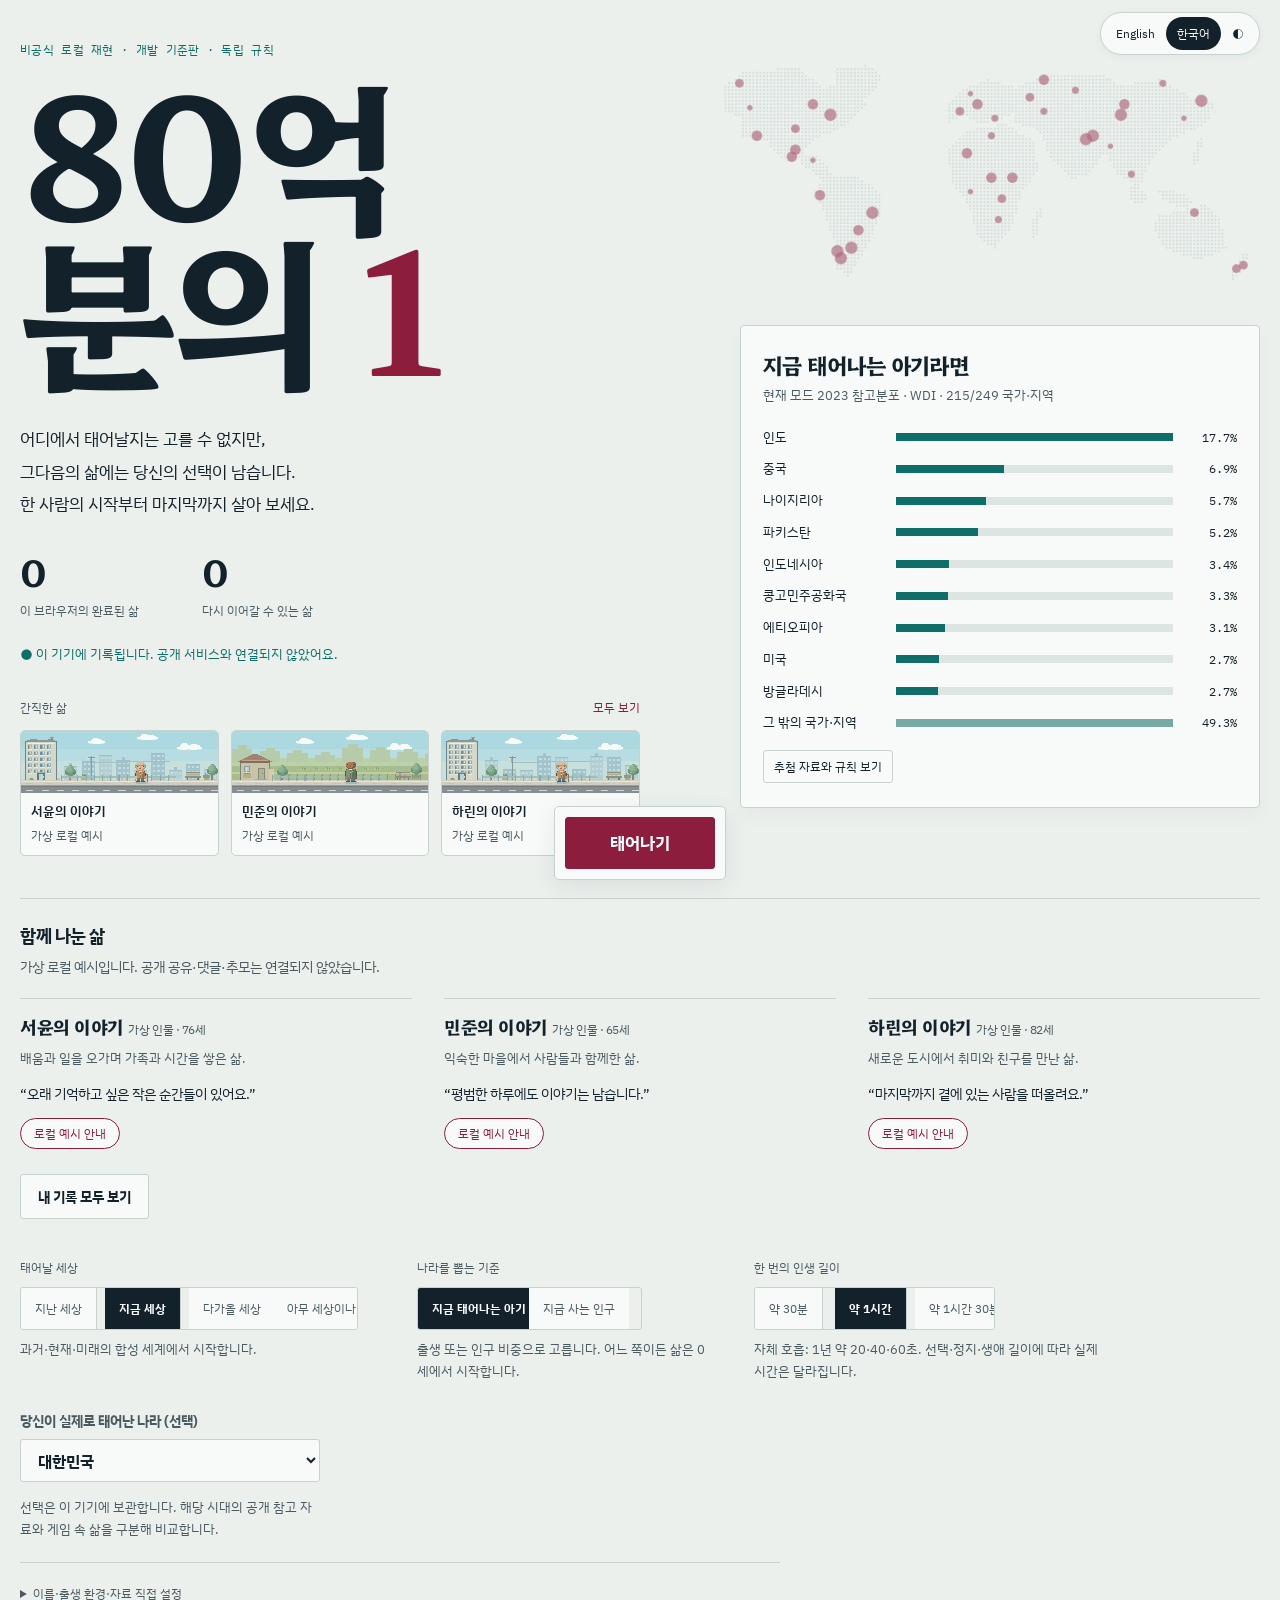
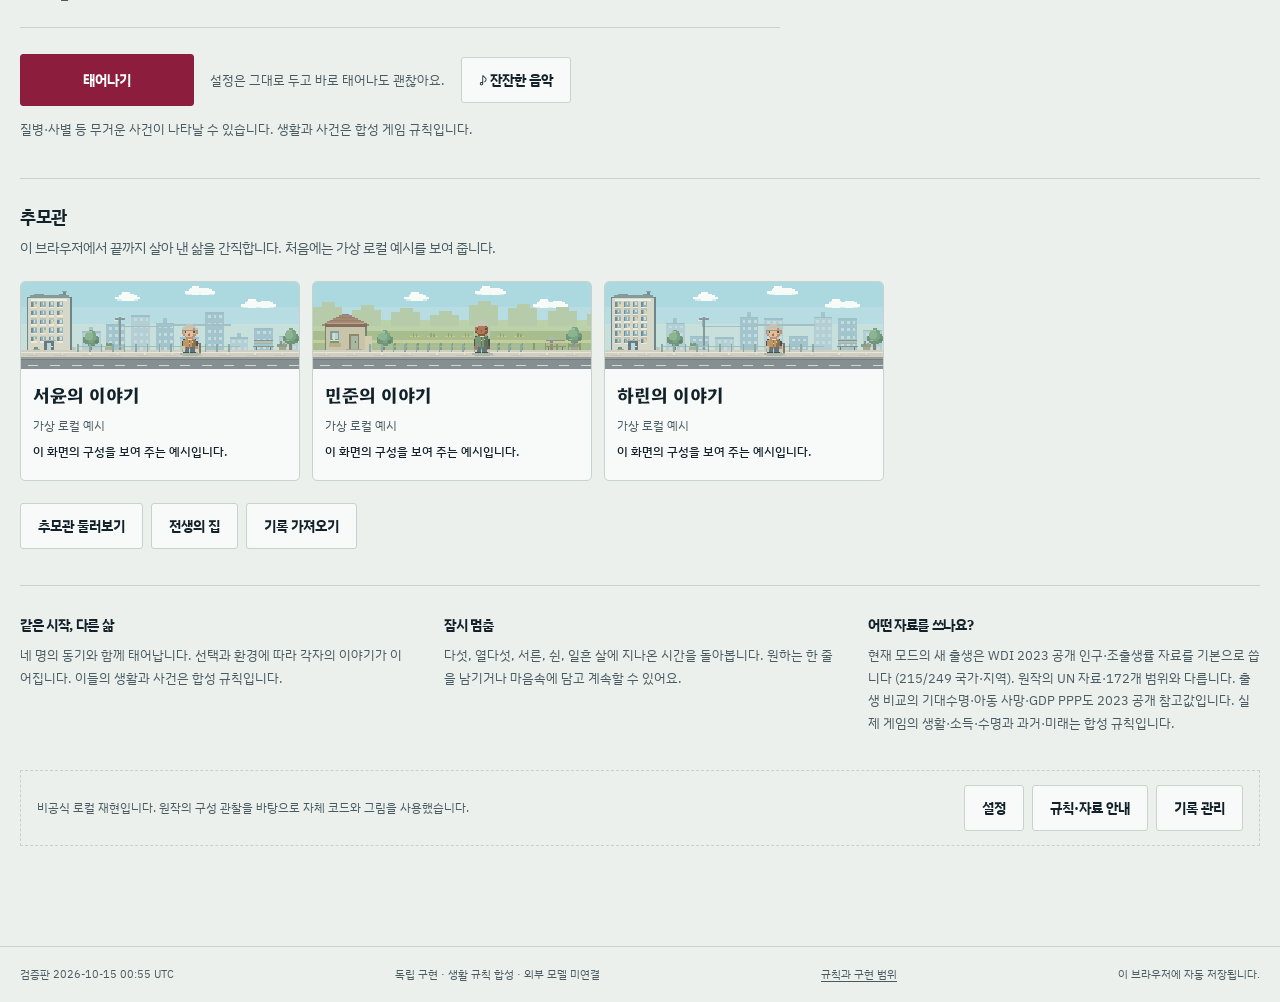
==== commit 9cf0ae23: "Improve readability and mobile layout; preserve public game rules" ====
--- a/index.html
+++ b/index.html
@@ -2,7 +2,7 @@
 <html lang="ko">
 <head>
   <meta charset="utf-8">
-  <meta name="life-preview-release" content="life-2026-10-14T22-54-56-042Z">
+  <meta name="life-preview-release" content="life-2026-10-15-readability-public">
   <meta name="viewport" content="width=device-width, initial-scale=1">
   <meta name="theme-color" content="#ebf0ed">
   <meta name="description" content="출생부터 마지막 회고까지, 선택과 시간을 기록하는 독립 규칙 기반 생애 게임 개발 기준판.">
@@ -25,7 +25,7 @@
   <div id="toast" class="toast" role="status" aria-live="polite" hidden></div>
   <div id="announcement" class="sr-only" role="status" aria-live="polite" aria-atomic="true"></div>
   <main id="main" tabindex="-1"><div class="loading"><span class="eyebrow">LIFE / JOURNEY</span><h1>당신의 다음 삶을 준비합니다.</h1><p>로컬 저장을 확인하는 중입니다.</p></div></main>
-  <footer class="site-footer"><span>검증판 2026-10-14 22:54 UTC</span><span>독립 구현 · 생활 규칙 합성 · 외부 모델 미연결</span><button class="text-button" type="button" data-ui="help">규칙과 구현 범위</button><span>이 브라우저에 자동 저장됩니다.</span></footer>
+  <footer class="site-footer"><span>검증판 2026-10-15 00:55 UTC</span><span>독립 구현 · 생활 규칙 합성 · 외부 모델 미연결</span><button class="text-button" type="button" data-ui="help">규칙과 구현 범위</button><span>이 브라우저에 자동 저장됩니다.</span></footer>
   <dialog id="dialog" aria-labelledby="dialog-title"><div id="dialog-notice" class="dialog-notice" role="status" hidden></div><div id="dialog-content"></div></dialog>
   <input id="import-file" type="file" accept="application/json,.json" hidden aria-label="저장 파일 가져오기">
   <noscript><p class="error-banner">이 게임에는 JavaScript가 필요합니다. 외부 API나 계정 없이 로컬에서 실행됩니다.</p></noscript>
--- a/web/styles.css
+++ b/web/styles.css
@@ -5,49 +5,49 @@
 @font-face{font-family:'IBM Plex Sans KR';src:url('./fonts/IBMPlexSansKR-SemiBold.ttf') format('truetype');font-style:normal;font-weight:600;font-display:swap}
 @font-face{font-family:'IBM Plex Sans KR';src:url('./fonts/IBMPlexSansKR-Bold.ttf') format('truetype');font-style:normal;font-weight:700;font-display:swap}
 @font-face{font-family:'IBM Plex Mono';src:url('./fonts/IBMPlexMono-Regular.ttf') format('truetype');font-style:normal;font-weight:400;font-display:swap}
-
-:root{color-scheme:light;--paper:#f5f2eb;--surface:#fffdf8;--surface-2:#ece8df;--ink:#243830;--muted:#6e756e;--line:#d9ddd2;--accent:#c85b35;--accent-hover:#a94524;--accent-soft:#f9e4d8;--green:#486b52;--gold:#c7a762;--danger:#b74335;--shadow:0 12px 34px #23382d0a;--radius:22px;--font:Inter,Pretendard,"Noto Sans KR","Malgun Gothic",system-ui,sans-serif}
-*{box-sizing:border-box}body{margin:0;background:var(--paper);color:var(--ink);font-family:var(--font);font-size:15px;line-height:1.6}button,input,select,textarea{font:inherit}button{cursor:pointer;color:inherit}button:disabled{cursor:not-allowed;opacity:.5}a{color:inherit}button,a,input,select,textarea,summary{outline-offset:4px}button:focus-visible,a:focus-visible,input:focus-visible,select:focus-visible,textarea:focus-visible{outline:3px solid var(--accent)}button{border:0;background:none}h1,h2,h3,h4,p{margin:0}h1,h2,h3,h4{line-height:1.3;letter-spacing:-.04em}h1{font-size:clamp(28px,4vw,48px)}h2{font-size:25px}h3{font-size:18px}p+p{margin-top:10px}small{font-size:12px}svg{max-width:100%}.site-header{height:92px;max-width:1440px;margin:auto;padding:0 44px;display:flex;align-items:center;justify-content:space-between;gap:20px;border-bottom:1px solid var(--line)}.brand{text-decoration:none;display:flex;align-items:center;gap:12px;font-size:21px;font-weight:800;letter-spacing:-.05em;line-height:1.3}.brand small{display:block;font-size:10px;letter-spacing:.14em;color:var(--muted);font-weight:600;margin-top:4px}.brand-mark{background:var(--ink);color:var(--paper);width:39px;height:43px;border-radius:15px 15px 6px 6px;font-size:36px;line-height:39px;text-align:center;font-family:serif}.header-tools{display:flex;align-items:center;gap:16px}.save-status{font-size:11px;color:var(--muted)}.save-status:before{content:"";display:inline-block;width:6px;height:6px;background:var(--green);border-radius:50%;margin-right:6px}.quiet-button,.icon-button{font-size:13px;font-weight:650;border:1px solid transparent;border-radius:10px;padding:9px 11px}.quiet-button:hover,.icon-button:hover{background:var(--surface-2);border-color:var(--line)}.icon-button{font-size:20px;padding:4px 10px}.count{margin-left:5px;font-size:11px;color:var(--accent);font-variant-numeric:tabular-nums}.site-footer{max-width:1440px;margin:30px auto 0;padding:20px 44px;border-top:1px solid var(--line);display:flex;gap:20px;justify-content:space-between;color:var(--muted);font-size:11px}.site-footer .text-button{font-size:11px}#main{max-width:1440px;margin:auto;padding:32px 44px 0;min-height:calc(100vh - 180px)}.loading{padding:80px 0}.eyebrow{font-size:10px;font-weight:800;letter-spacing:.19em;color:var(--muted);text-transform:uppercase}.subtle{color:var(--muted)}.intro{display:grid;grid-template-columns:1.1fr 1fr;gap:70px;padding:35px 0 40px;align-items:center}.intro-copy h1{margin:20px 0}.intro-copy>p{max-width:470px;color:var(--muted);font-size:16px}.intro-copy .scene{margin-top:30px;width:100%}.intro-points{margin-top:24px;display:flex;gap:20px;font-size:12px;color:var(--muted)}.intro-points b{display:block;color:var(--ink);font-size:16px;margin-bottom:4px}.panel{background:var(--surface);border:1px solid var(--line);border-radius:var(--radius);box-shadow:var(--shadow)}.start-panel{padding:30px}.panel-title{display:flex;justify-content:space-between;align-items:center;gap:15px;margin-bottom:20px}.panel-title h2{font-size:21px}.form-grid{display:grid;grid-template-columns:1fr 1fr;gap:16px}.form-grid .full{grid-column:1/-1}label.field{display:flex;flex-direction:column;gap:6px;font-size:12px;font-weight:700}input,select,textarea{border:1px solid var(--line);background:var(--paper);color:var(--ink);border-radius:10px;padding:11px 12px;min-width:0;width:100%;line-height:1.4}input[type=checkbox]{width:17px;height:17px;accent-color:var(--accent);flex:0 0 auto}input[type=range]{padding:0;accent-color:var(--accent)}textarea{min-height:90px;resize:vertical}select{padding-right:24px}.hint{font-size:11px;color:var(--muted);font-weight:400}.notice{background:var(--accent-soft);color:var(--ink);border-radius:12px;padding:13px 15px;font-size:12px;line-height:1.65}.notice.muted{background:var(--surface-2)}.start-panel .notice{margin:20px 0}.primary,.secondary,.danger-button{display:inline-flex;align-items:center;justify-content:center;gap:9px;min-height:43px;padding:10px 19px;border-radius:11px;font-size:13px;font-weight:750;line-height:1.4}.primary{background:var(--accent);color:#fff}.primary:hover:not(:disabled){background:var(--accent-hover)}.secondary{background:var(--surface-2);color:var(--ink);border:1px solid var(--line)}.secondary:hover:not(:disabled){border-color:var(--muted)}.danger-button{background:var(--danger);color:white}.wide{width:100%}.text-button{font-size:12px;color:var(--muted);padding:2px 0;text-decoration:underline;text-underline-offset:3px}.text-button:hover{color:var(--accent)}.buttons{display:flex;gap:10px;flex-wrap:wrap}.section-heading{display:flex;align-items:end;justify-content:space-between;gap:20px;margin-bottom:20px}.section-heading h1{font-size:29px;margin-top:7px}.section-heading .subtle{font-size:12px}.life-overview{display:grid;grid-template-columns:1fr 1.43fr .8fr;gap:19px;margin-bottom:20px}.identity-panel{padding:24px;position:relative;overflow:hidden}.identity-top{display:flex;align-items:center;gap:17px}.avatar{width:68px;height:78px;flex-shrink:0}.identity-top h2{font-size:24px}.pill{font-size:10px;display:inline-flex;align-items:center;gap:5px;border-radius:20px;padding:4px 9px;background:var(--surface-2);color:var(--muted);white-space:nowrap}.pill.accent{background:var(--accent-soft);color:var(--accent)}.identity-meta{font-size:12px;color:var(--muted);margin-top:7px}.age-line{display:flex;align-items:baseline;gap:9px;margin:22px 0 12px}.age-number{font-size:53px;line-height:1;font-weight:450;letter-spacing:-.08em;font-variant-numeric:tabular-nums}.age-line .year{font-size:12px;color:var(--muted);margin-left:auto}.stage-track{display:flex;gap:4px;margin:14px 0 20px}.stage-track span{height:4px;flex:1;border-radius:5px;background:var(--surface-2)}.stage-track span.active{background:var(--green)}.stat-row{display:grid;grid-template-columns:45px 1fr 27px;gap:10px;align-items:center;font-size:11px;margin-top:10px}.stat-row b{font-variant-numeric:tabular-nums;text-align:right;font-weight:500}.meter{height:5px;border-radius:10px;background:var(--surface-2);overflow:hidden}.meter span{display:block;height:100%;background:var(--green);border-radius:10px}.stat-row:nth-last-child(2) .meter span{background:var(--gold)}.stat-row:nth-last-child(1) .meter span{background:var(--accent)}.scene-panel{overflow:hidden;display:flex;flex-direction:column;position:relative;background:#e4e9dd}.scene-caption{position:absolute;top:20px;left:23px;z-index:1;color:#314c40}.scene-caption .eyebrow{color:#5c7261}.scene-caption h2{font-size:20px;margin:7px 0 4px}.scene-caption p{font-size:12px}.scene{display:block;width:100%;height:auto;flex:1;min-height:230px}.scene-bottom{background:var(--surface);display:flex;justify-content:space-between;gap:12px;padding:13px 20px;font-size:11px;color:var(--muted);border-top:1px solid var(--line)}.scene-bottom strong{color:var(--ink);font-size:12px}.summary-panel{padding:22px;display:flex;flex-direction:column}.summary-panel .eyebrow{margin-bottom:10px}.balance{font-size:27px;letter-spacing:-.05em;font-weight:650;font-variant-numeric:tabular-nums}.balance small{font-size:12px;font-weight:400;margin-left:4px}.money-lines{margin-top:17px;font-size:11px;display:grid;gap:10px}.money-lines>div{display:flex;justify-content:space-between;gap:10px}.money-lines span{color:var(--muted)}.money-lines b{font-weight:550;font-variant-numeric:tabular-nums}.mini-divider{border-top:1px solid var(--line);margin:18px 0 14px}.family-mini{display:flex;gap:5px;flex-wrap:wrap;margin:9px 0}.family-dot{width:28px;height:28px;background:var(--surface-2);border:2px solid var(--surface);border-radius:50%;display:grid;place-items:center;font-size:11px}.summary-link{margin-top:auto;padding-top:13px}.main-columns{display:grid;grid-template-columns:1fr 310px;gap:20px}.decision-panel{padding:26px 29px;background:var(--ink);color:#fffdf6;border-color:var(--ink);position:relative}.decision-panel .eyebrow{color:#c9d5c8}.decision-panel .panel-title{margin-bottom:15px}.decision-panel h2{font-size:24px;margin:8px 0 13px}.decision-panel p{font-size:13px;color:#dce3d8;max-width:680px;line-height:1.8}.decision-panel .text-button{color:#dce3d8;font-size:11px}.choices{display:grid;gap:9px;margin-top:23px}.choice{width:100%;text-align:left;display:flex;gap:15px;align-items:center;background:#ffffff0c;border:1px solid #ffffff30;border-radius:11px;color:inherit;padding:14px 17px}.choice:hover:not(:disabled){background:#ffffff1c;border-color:#d2be8a}.choice-number{font-size:11px;color:#c4d0bb}.choice-content{flex:1}.choice strong{display:block;font-size:14px;font-weight:650}.choice small{display:block;color:#c8d4c6;margin-top:4px;font-size:11px}.choice-arrow{font-size:20px;color:#d2be8a}.quiet-life{display:flex;align-items:center;justify-content:space-between;gap:20px}.quiet-symbol{font-size:65px;line-height:1;color:#a5b89d;font-family:serif}.turn-controls{display:flex;align-items:center;gap:8px;flex-wrap:wrap;padding:14px 3px 22px}.turn-controls .play-button{width:37px;min-height:37px;padding:6px}.turn-controls select{width:85px;font-size:11px;padding:8px}.control-note{font-size:10px;color:var(--muted);margin-left:auto}.systems-panel{overflow:hidden}.system-tabs{display:flex;overflow:auto;scrollbar-width:thin;border-bottom:1px solid var(--line);padding:6px 15px 0;gap:3px}.tab-button{padding:13px 12px;font-size:12px;font-weight:650;color:var(--muted);border-bottom:2px solid transparent;white-space:nowrap}.tab-button[aria-selected=true]{color:var(--accent);border-bottom-color:var(--accent)}.system-body{padding:23px}.system-intro{display:flex;justify-content:space-between;gap:15px;align-items:start;margin-bottom:20px}.system-intro p{font-size:12px;color:var(--muted);margin-top:6px;line-height:1.65}.system-intro h3{font-size:20px}.action-grid{display:grid;grid-template-columns:1fr 1fr;gap:11px}.action-card{border:1px solid var(--line);border-radius:13px;padding:15px;display:flex;flex-direction:column;gap:8px}.action-title{font-size:13px;font-weight:750;display:flex;justify-content:space-between;gap:10px}.action-cost{font-size:10px;color:var(--accent);font-weight:550;white-space:nowrap}.action-card p{font-size:11px;color:var(--muted);line-height:1.7}.action-card select{font-size:11px;padding:8px 10px}.action-card .secondary{font-size:11px;min-height:32px;padding:6px 12px;margin-top:auto;align-self:start}.disabled-reason{font-size:10px;color:var(--muted);line-height:1.5}.action-card.unavailable{background:var(--paper)}.action-card.unavailable .action-title{color:var(--muted)}.empty{padding:24px;text-align:center;color:var(--muted);font-size:12px;line-height:1.8}.detail-grid{display:grid;grid-template-columns:repeat(3,1fr);gap:9px;margin-bottom:18px}.detail-stat{padding:12px;background:var(--paper);border-radius:10px}.detail-stat small{display:block;font-size:10px;color:var(--muted);margin-bottom:5px}.detail-stat strong{font-size:13px;font-weight:650}.side-stack{display:grid;align-content:start;gap:17px}.side-panel{padding:22px}.side-panel h3{margin:6px 0 10px;font-size:17px}.side-panel p{font-size:11px;color:var(--muted);line-height:1.8}.focus-list{display:grid;grid-template-columns:1fr 1fr;gap:7px;margin-top:16px}.focus-button{border:1px solid var(--line);padding:8px 6px;border-radius:9px;font-size:11px;background:var(--paper)}.focus-button.active{border-color:var(--green);background:var(--green);color:white}.switch-row{display:flex;align-items:center;justify-content:space-between;gap:12px;font-size:12px;padding:10px 0;border-bottom:1px solid var(--line)}.switch-row:last-child{border-bottom:0}.switch-row>span{flex:1}.switch-row small{display:block;color:var(--muted);font-size:10px;margin-top:3px}.auto-details{margin-top:13px;font-size:11px}.auto-details summary{color:var(--muted);cursor:pointer}.auto-details .switch-row{font-size:11px}.goal-form textarea{margin-top:12px;font-size:12px;min-height:80px}.goal-form select{font-size:11px;padding:9px;margin-top:7px}.goal-form .secondary{font-size:11px;margin-top:9px}.goal-item{border-top:1px solid var(--line);padding-top:12px;margin-top:12px;font-size:12px}.goal-item .buttons{margin-top:8px;gap:10px}.goal-item .text-button{font-size:10px}.journal-panel{margin-top:22px;overflow:hidden}.journal-tabs{display:flex;padding:0 15px;gap:7px;border-bottom:1px solid var(--line);overflow:auto}.journal-body{padding:24px 26px}.journal-tools{display:flex;justify-content:space-between;align-items:center;gap:15px;margin-bottom:20px}.journal-tools select{width:auto;font-size:11px;padding:7px 30px 7px 10px}.timeline{position:relative;padding-left:52px}.timeline:before{content:"";position:absolute;left:30px;top:9px;bottom:14px;width:1px;background:var(--line)}.timeline-item{position:relative;padding:0 0 21px 12px}.timeline-item:before{content:"";position:absolute;left:-26px;top:8px;width:9px;height:9px;border:2px solid var(--surface);background:var(--green);border-radius:50%;box-shadow:0 0 0 1px var(--line)}.timeline-age{position:absolute;left:-65px;width:35px;text-align:right;font-size:11px;top:0;color:var(--muted)}.timeline-item h4{font-size:13px;letter-spacing:-.02em;font-weight:650}.timeline-item p{font-size:12px;color:var(--muted);margin-top:5px;line-height:1.75}.timeline-item small{font-size:9px;color:var(--muted);margin-left:8px}.journal-memo{border-top:1px solid var(--line);padding-top:20px;margin-top:5px}.journal-memo textarea{font-size:12px}.journal-memo .buttons{margin-top:9px}.notes{margin-bottom:15px;display:grid;gap:8px}.note{border-left:2px solid var(--gold);padding:6px 12px;font-size:12px;background:var(--paper);white-space:pre-wrap;overflow-wrap:anywhere}.note small{color:var(--muted);display:block;margin-bottom:3px}.life-map{display:grid;grid-template-columns:repeat(auto-fill,minmax(62px,1fr));gap:6px}.map-cell{border:1px solid var(--line);background:var(--paper);min-height:57px;border-radius:9px;padding:8px 3px;text-align:center;font-size:10px;position:relative}.map-cell span{display:block;font-size:9px;color:var(--muted);margin-top:3px}.map-cell.good{background:#e5ebd9}.map-cell.low{background:#f5e1d4}.map-cell.active{border-color:var(--accent);box-shadow:0 0 0 1px var(--accent)}.map-description{font-size:12px;margin-top:17px;padding:14px;background:var(--paper);border-radius:10px}.map-description p{margin-top:7px;color:var(--muted)}.chart{display:block;width:100%;height:210px;overflow:visible}.chart-axis{fill:none;stroke:var(--line);stroke-width:1}.chart text{fill:var(--muted);font-size:10px;font-family:var(--font)}.chart-line{fill:none;stroke:var(--accent);stroke-width:3;stroke-linecap:round;stroke-linejoin:round}.chart-area{fill:var(--accent);opacity:.08}.chart-legend{display:flex;gap:20px;color:var(--muted);font-size:10px;margin-bottom:16px}.chart-legend i{width:8px;height:8px;display:inline-block;background:var(--accent);border-radius:50%;margin-right:5px}.chart-caption{font-size:11px;color:var(--muted);margin-top:10px}.chart-controls{display:flex;gap:10px;align-items:center;font-size:12px;margin:10px 0}.chart-controls button{width:30px;height:30px;border:1px solid var(--line);border-radius:8px}.chart-controls strong{min-width:100px;text-align:center}.compare-row{display:grid;grid-template-columns:100px 1fr 60px;gap:12px;align-items:center;margin:17px 0;font-size:11px}.compare-bar{height:12px;background:var(--surface-2);border-radius:12px;overflow:hidden}.compare-bar span{height:100%;display:block;background:var(--green);border-radius:12px}.compare-row.self .compare-bar span{background:var(--accent)}.compare-row small{font-size:10px;color:var(--muted)}.roster{display:grid;grid-template-columns:repeat(auto-fill,minmax(150px,1fr));gap:9px;margin-bottom:18px}.person-card{padding:12px;background:var(--paper);border-radius:11px;font-size:12px;display:flex;gap:10px;align-items:center}.person-card .family-dot{flex:0 0 auto;background:var(--surface-2)}.person-card small{display:block;color:var(--muted);font-size:10px;margin-top:3px}.person-card.deceased{opacity:.64}.ending-panel{padding:35px;background:var(--ink);color:var(--paper);margin-bottom:22px;display:grid;grid-template-columns:1.25fr 1fr;gap:35px}.ending-panel .eyebrow{color:#bbcdb7}.ending-panel h2{font-size:33px;margin:14px 0 18px}.ending-panel p{font-size:13px;color:#d7e0d3;line-height:1.9}.ending-panel .buttons{margin-top:22px}.ending-panel .secondary{background:#ffffff12;border-color:#ffffff38;color:inherit}.ending-facts{display:grid;grid-template-columns:1fr 1fr;gap:15px;align-content:center}.ending-facts>div{padding:14px;border:1px solid #ffffff25;border-radius:12px}.ending-facts strong{font-size:22px;display:block;letter-spacing:-.04em}.ending-facts small{font-size:10px;color:#bacbb5}.distribution{font-size:11px;margin-top:14px;border-top:1px solid #ffffff25;padding-top:12px}.distribution div{display:flex;justify-content:space-between;margin-top:7px}.readonly-strip{background:var(--accent-soft);border-radius:12px;padding:12px 17px;margin-bottom:20px;display:flex;justify-content:space-between;align-items:center;font-size:12px}.error-banner{max-width:1352px;margin:16px auto 0;padding:14px 20px;background:#f9ded4;color:#772e20;border:1px solid #e4b3a1;border-radius:12px;font-size:12px}.error-banner button{font-weight:bold;text-decoration:underline;margin-left:14px}.error-banner[hidden],.toast[hidden]{display:none}.toast{position:fixed;left:50%;bottom:28px;transform:translateX(-50%);z-index:50;background:var(--ink);color:var(--paper);border:1px solid var(--line);box-shadow:0 8px 30px #0002;padding:13px 22px;border-radius:12px;font-size:12px;max-width:calc(100vw - 36px);text-align:center}.toast.error{background:var(--danger);color:#fff}dialog{padding:0;border:1px solid var(--line);border-radius:20px;background:var(--surface);color:var(--ink);max-width:min(740px,calc(100vw - 32px));width:700px;max-height:87vh;box-shadow:0 30px 90px #0003}dialog::backdrop{background:#172e2580;backdrop-filter:blur(5px)}.dialog-header{padding:24px 27px 16px;display:flex;justify-content:space-between;gap:20px;align-items:center;border-bottom:1px solid var(--line);position:sticky;top:0;background:var(--surface);z-index:2}.dialog-header h2{font-size:21px}.dialog-body{padding:24px 27px}.dialog-body p{font-size:13px;color:var(--muted);line-height:1.85}.dialog-body h3{margin:23px 0 10px;font-size:16px}.dialog-body h3:first-child{margin-top:0}.dialog-body .buttons{margin-top:20px}.dialog-body ul{padding-left:19px;font-size:12px;color:var(--muted);line-height:1.85}.record-list{display:grid;gap:12px}.record-card{border:1px solid var(--line);border-radius:13px;padding:17px}.record-card header{display:flex;justify-content:space-between;align-items:start;gap:15px}.record-card h3{font-size:16px;margin:0}.record-card p{font-size:11px;margin-top:7px}.record-card .buttons{margin-top:11px;gap:7px}.record-card button{font-size:11px;padding:7px 12px;min-height:32px}.record-current{border-color:var(--green)}.settings-grid{display:grid;gap:14px}.settings-grid .field{max-width:350px}.settings-grid .switch-row{font-size:13px}.help-table{width:100%;border-collapse:collapse;font-size:11px;margin:12px 0}.help-table td,.help-table th{text-align:left;border-bottom:1px solid var(--line);padding:9px;vertical-align:top}.help-table th{width:105px}.scope-badge{font-size:11px;padding:9px 12px;background:var(--surface-2);border-radius:9px;margin-top:15px}.skip-link{position:fixed;top:-100px;left:20px;background:var(--ink);color:white;padding:10px;z-index:100}.skip-link:focus{top:10px}.sr-only{position:absolute;width:1px;height:1px;margin:-1px;padding:0;overflow:hidden;clip:rect(0,0,0,0);white-space:nowrap;border:0}.legend{display:flex;gap:15px;font-size:10px;color:var(--muted);margin:0 0 17px}.legend i{display:inline-block;width:9px;height:9px;border:1px solid var(--line);border-radius:2px;margin-right:5px}.import-preview{max-height:150px;overflow:auto;background:var(--paper);padding:12px;border-radius:10px;font-size:12px;margin-top:15px}.ui-busy{cursor:progress}.no-wrap{white-space:nowrap}
-[data-theme=dark]{color-scheme:dark;--paper:#18251f;--surface:#203028;--surface-2:#2d3d32;--ink:#e7e9dc;--muted:#a0ae9f;--line:#415245;--accent:#e18b61;--accent-hover:#c7754d;--accent-soft:#463a2d;--green:#90ad82;--gold:#b8a675;--danger:#d47866;--shadow:0 12px 34px #00000012}[data-theme=dark] .brand-mark{background:#dce2cf;color:#213429}[data-theme=dark] .decision-panel,[data-theme=dark] .ending-panel{background:#2c4537;color:#f2f0df;border-color:#4d604d}[data-theme=dark] .map-cell.good{background:#354a34}[data-theme=dark] .map-cell.low{background:#4d3b2f}[data-theme=dark] .toast{background:#e5e5d3;color:#23352b}[data-theme=dark] .scene-panel{background:#d5dfcd}[data-theme=dark] .focus-button.active{color:#18251f}[data-theme=dark] .error-banner{background:#553529;color:#f6d5c6;border-color:#86553e}
-.person-card:has(.person-context){align-items:flex-start}.person-card .person-context{margin-top:8px;line-height:1.65;color:var(--muted)}
-@media(min-width:1500px){#main{padding-top:40px}.life-overview{grid-template-columns:1fr 1.5fr .82fr}.scene{min-height:250px}}
-@media(max-width:1150px){.site-header{padding:0 28px}#main{padding:25px 28px 0}.site-footer{padding:20px 28px}.life-overview{grid-template-columns:1fr 1.35fr}.summary-panel{grid-column:1/-1;display:grid;grid-template-columns:1fr 1.2fr 1fr;gap:20px;align-items:center}.summary-panel .money-lines{margin:0}.summary-panel .mini-divider{display:none}.summary-panel .summary-link{display:none}.summary-panel .family-summary{border-left:1px solid var(--line);padding-left:20px}.main-columns{grid-template-columns:1fr 270px}.identity-panel{padding:22px}.action-grid{grid-template-columns:1fr}.intro{gap:30px}.control-note{display:none}.save-status{display:none}}
-@media(max-width:850px){.main-columns{grid-template-columns:1fr}.side-stack{grid-template-columns:1fr 1fr}.side-stack .plan-panel{grid-column:1/-1}.intro{grid-template-columns:1fr;max-width:650px;margin:auto;padding-top:15px}.intro-copy .scene{display:none}.intro-copy>p{max-width:none}.intro-copy h1{font-size:37px}.intro-points{margin-bottom:5px}.action-grid{grid-template-columns:1fr 1fr}.ending-panel{grid-template-columns:1fr}.site-footer{flex-wrap:wrap;gap:9px 20px}.scene{min-height:230px}.section-heading h1{font-size:25px}}
-@media(max-width:580px){body{font-size:14px}.site-header{height:77px;padding:0 17px}.brand{font-size:17px;gap:9px}.brand small{font-size:8px;letter-spacing:.07em}.brand-mark{width:31px;height:36px;font-size:29px;line-height:32px;border-radius:12px 12px 5px 5px}.header-tools{gap:2px}.header-tools>.quiet-button{font-size:11px;padding:7px}.header-tools>button[data-ui=help]{display:none}#main{padding:24px 16px 0}.site-footer{padding:18px 17px;font-size:10px}.life-overview{grid-template-columns:1fr;gap:13px}.identity-panel{display:grid;grid-template-columns:1fr 1fr;gap:0 23px;padding:20px}.identity-top{grid-column:1/-1}.identity-panel .age-line{margin:18px 0 10px}.identity-panel .stage-track{grid-column:1;align-self:start;margin:0}.identity-panel .stats{grid-column:2;grid-row:2/4;align-self:center}.age-number{font-size:43px}.identity-panel .year{display:none}.scene-panel{display:none}.summary-panel{padding:18px;gap:16px;grid-template-columns:1fr 1fr}.summary-panel .family-summary{display:none}.balance{font-size:23px}.main-columns{gap:16px}.decision-panel{padding:22px 20px}.decision-panel h2{font-size:21px}.decision-panel p{font-size:12px}.choice{padding:12px}.choice strong{font-size:13px}.choice small{font-size:10px}.turn-controls{gap:6px;padding-bottom:17px}.turn-controls .primary,.turn-controls .secondary{font-size:11px;padding:9px 12px;min-height:38px}.turn-controls select{width:75px;font-size:10px}.system-tabs{padding-left:9px}.tab-button{padding:12px 11px;font-size:11px}.system-body{padding:19px}.system-intro h3{font-size:18px}.action-grid{grid-template-columns:1fr}.side-stack{grid-template-columns:1fr}.side-stack .plan-panel{grid-column:auto}.detail-grid{grid-template-columns:repeat(2,1fr)}.journal-body{padding:20px 17px}.journal-tools{align-items:start}.journal-tools h3{font-size:15px}.journal-tools select{max-width:120px}.journal-tabs{gap:0;padding:0 7px}.journal-tabs .tab-button{font-size:11px;padding:12px 10px}.timeline{padding-left:44px}.timeline:before{left:22px}.timeline-age{left:-58px}.timeline-item h4{font-size:12px}.timeline-item p{font-size:11px}.section-heading .buttons .secondary{font-size:11px;min-height:35px;padding:8px 10px}.section-heading h1{font-size:23px}.section-heading .subtle{font-size:10px}.start-panel{padding:22px}.form-grid{gap:13px}.intro-copy h1{font-size:33px}.intro-copy>p{font-size:14px}.intro-points{gap:17px;font-size:10px}.intro-points b{font-size:13px}.ending-panel{padding:25px 22px;gap:25px}.ending-panel h2{font-size:27px}.ending-facts>div{padding:12px}.ending-facts strong{font-size:19px}.dialog-header{padding:20px}.dialog-body{padding:20px}.readonly-strip{font-size:10px;gap:10px}.compare-row{grid-template-columns:80px 1fr 50px;font-size:10px;gap:8px}.error-banner{margin:12px 16px 0;font-size:11px}.side-panel{padding:20px}.focus-list{grid-template-columns:repeat(3,1fr)}}
-@media(prefers-reduced-motion:no-preference){button{transition:background .15s,border-color .15s,opacity .15s}.meter span{transition:width .3s}.toast{animation:appear .15s ease-out}@keyframes appear{from{opacity:0;transform:translate(-50%,8px)}to{opacity:1;transform:translate(-50%,0)}}}
-
-.section-heading h1{word-break:keep-all;text-wrap:balance}.section-heading h1 span{display:inline-block}
-@media(max-width:580px){.section-heading{align-items:flex-start;gap:12px}.section-heading>div:first-child{min-width:0;flex:1}.section-heading>div:last-child{max-width:122px;flex:0 0 auto;text-align:right}.section-heading h1{font-size:21px;line-height:1.45}}
-/* Accessible state, data views, and reversible record controls. */
-:root{--muted:#616c62;--accent:#ad4827;--accent-hover:#92391d}
-summary:focus-visible,[tabindex="-1"]:focus-visible{outline:3px solid var(--accent);outline-offset:4px}
-.record-navigation{display:flex;gap:10px;flex-wrap:wrap;margin-bottom:18px}.record-navigation button[aria-pressed=true]{border-color:var(--green);box-shadow:inset 0 0 0 1px var(--green)}
-.record-bulk{display:flex;align-items:center;flex-wrap:wrap;gap:12px 16px;padding:14px 0;margin-bottom:15px;border-bottom:1px solid var(--line);font-size:12px}.record-bulk label{display:flex;align-items:center;gap:9px}.record-bulk .text-button{margin-left:auto}.record-card h3 input{vertical-align:middle;margin:0 9px 3px 0}
-.dialog-notice{position:sticky;top:0;z-index:4;padding:15px 25px;background:var(--accent-soft);color:var(--ink);border-bottom:1px solid var(--line);font-size:13px;line-height:1.7;box-shadow:0 3px 10px #0001}.dialog-notice.error{background:#f8ded4;color:#772e20}.dialog-notice[hidden]{display:none}
-.dialog-notice:not([hidden])+.dialog-content .dialog-header{position:static}.table-scroll{overflow:auto;max-width:100%}.table-scroll table{width:100%;border-collapse:collapse;font-size:12px}.table-scroll caption{text-align:left;font-weight:700;padding:10px 0;color:var(--ink)}.table-scroll th,.table-scroll td{padding:10px 12px;text-align:left;border-bottom:1px solid var(--line);min-width:85px;vertical-align:top}.table-scroll th{font-weight:650}.table-scroll thead{background:var(--surface-2)}.birth-comparison{padding:10px 14px;border:1px solid var(--line);border-radius:12px}.birth-comparison .hint{margin-top:12px;font-size:11px}.chart-data{margin:2px 0 25px;font-size:12px;color:var(--muted)}.chart-data summary{cursor:pointer;display:list-item;padding:7px 0}.chart-data .table-scroll{max-height:265px;border:1px solid var(--line);border-radius:10px;padding:0 12px;margin-top:10px}.cohort-list{display:grid;gap:9px}.cohort-card{border:1px solid var(--line);border-radius:12px;padding:12px 15px}.cohort-card .compare-row{margin:0 0 9px;grid-template-columns:120px 1fr 80px}.cohort-card>p{font-size:11px;color:var(--muted);line-height:1.75}.cohort-card>p+p{margin-top:3px}.career-evidence{margin-top:13px;font-size:11px!important}.scope-badge{line-height:1.7}.hint,.disabled-reason{line-height:1.7}.settings-grid input[type=range]{min-height:28px}.settings-grid [data-music-status]{margin-top:0}.action-card .disabled-reason{font-size:11px}.site-header button{min-height:38px}.map-cell:focus-visible{outline-offset:2px}.chart{min-width:0}.system-tabs,.journal-tabs{scroll-padding:15px}
-[data-theme=dark] .primary,[data-theme=dark] .danger-button{color:#1a291f}[data-theme=dark] .dialog-notice.error{background:#553529;color:#f6d5c6}[data-theme=dark] .record-navigation button[aria-pressed=true]{background:var(--surface-2)}
-@media(max-width:580px){.record-bulk{gap:12px}.record-bulk .text-button{margin-left:0}.cohort-card .compare-row{grid-template-columns:95px 1fr 70px;gap:8px}.table-scroll th,.table-scroll td{padding:9px;font-size:11px}.birth-comparison{padding:8px}.dialog-notice{padding:13px 20px}.header-tools .icon-button{padding:4px 8px}.cohort-card{padding:12px}.chart{height:180px}.record-card h3{line-height:1.8}}
-@media(prefers-reduced-motion:reduce){*,*::before,*::after{animation:none!important;transition:none!important;scroll-behavior:auto!important}}
-@media(forced-colors:active){.meter span,.compare-bar span,.stage-track span.active{background:Highlight}.map-cell.good{border:2px solid Highlight}.choice,.panel,.action-card{border:1px solid ButtonText}.chart-line{stroke:CanvasText!important}.primary,.focus-button.active{border:2px solid Highlight}}
-.settings-fieldset{border:0;padding:0;margin:0;min-width:0}.dialog-notice:not([hidden])+#dialog-content .dialog-header{position:static}
-/* Keep the introduction visible beside long birth forms on wide screens. */
-@media(min-width:851px){.intro{align-items:start}.intro-copy{padding-top:8px}}
-/* Put the unfolding story first; preserve optional systems in native disclosures. */
-.compact-life{display:flex;align-items:center;gap:16px;padding:15px 20px;margin-bottom:18px}.compact-life .avatar{width:45px;height:52px}.compact-identity{display:flex;flex-direction:column;gap:4px}.compact-identity strong{font-size:19px;letter-spacing:-.03em}.compact-identity>span{font-size:11px;color:var(--muted)}.compact-numbers{display:flex;gap:24px;margin-left:auto;font-size:11px;color:var(--muted)}.compact-numbers b{display:block;color:var(--ink);font-size:16px;font-weight:650;margin-top:2px}.flow-status{display:flex;align-items:center;gap:8px;padding:12px 4px 4px;position:relative;font-size:11px;color:var(--muted);flex-wrap:wrap}.flow-dot{width:6px;height:6px;border-radius:50%;background:var(--muted);flex:none}.flow-status[data-flow-state=running] .flow-dot{background:var(--green)}.flow-status[data-flow-state=waiting] .flow-dot{background:var(--accent)}#flow-clock{margin-left:auto;font-variant-numeric:tabular-nums;font-size:10px}.flow-progress{width:100%;height:2px;background:var(--line);border-radius:2px;overflow:hidden;margin-top:5px}.flow-progress i{display:block;height:100%;width:0;background:var(--green)}.turn-controls{padding:12px 0 20px;gap:10px}.turn-controls .flow-play{min-width:125px}.turn-controls select{margin-left:auto}.recent-life{padding:24px;margin-bottom:20px}.recent-life>header{display:flex;justify-content:space-between;align-items:center;gap:12px}.recent-life h3{font-size:23px;margin-top:7px}.daily-context{font-size:13px;color:var(--muted);margin-top:12px}.year-feedback{display:flex;gap:8px 16px;flex-wrap:wrap;padding:12px 0 17px;font-size:11px;border-bottom:1px solid var(--line)}.year-feedback small{width:100%;font-size:10px;color:var(--muted)}.recent-events{list-style:none;padding:0;margin:0 0 15px}.recent-events>li{display:grid;grid-template-columns:68px 1fr;gap:13px;padding:18px 0;border-bottom:1px solid var(--line)}.event-time{font-size:10px;color:var(--muted);font-variant-numeric:tabular-nums;padding-top:3px}.recent-events h4{font-size:14px;line-height:1.55}.recent-events p{font-size:12px;line-height:1.85;color:var(--muted);margin-top:7px}.systems-explorer{overflow:hidden}.systems-explorer>summary,.journal-explorer>summary,.overview-explorer>summary{list-style:none;cursor:pointer;display:flex;align-items:center;justify-content:space-between;gap:16px;padding:21px 24px;font-size:14px;font-weight:700}.systems-explorer>summary small,.journal-explorer>summary small{display:block;font-size:11px;color:var(--muted);font-weight:400;margin-top:5px}.systems-explorer[open]>summary,.journal-explorer[open]>summary,.overview-explorer[open]>summary{border-bottom:1px solid var(--line)}.systems-explorer[open] .explorer-toggle{transform:rotate(45deg)}.side-stack details.side-panel{padding:17px 20px}.side-stack details.side-panel>summary{cursor:pointer;font-size:12px;font-weight:700;line-height:1.6}.side-stack details.side-panel[open]>summary{padding-bottom:13px;margin-bottom:15px;border-bottom:1px solid var(--line)}.side-stack details.side-panel h3{font-size:16px}.journal-explorer,.overview-explorer{margin-top:20px;overflow:hidden}.journal-explorer .journal-panel{margin-top:0}.overview-explorer .life-overview{padding:20px;margin:0}.overview-explorer .life-overview>.panel{box-shadow:none}.reflection-form{margin-top:18px}.reflection-form label{display:block;font-size:13px;margin-bottom:8px}.reflection-form label>span{font-size:11px;color:#c9d5c8}.reflection-form textarea{min-height:100px}.reflection-form .hint{margin:8px 0 12px!important;font-size:11px}.detail-subheading{font-size:14px;margin:20px 0 12px}.scholarship-list{display:grid;grid-template-columns:repeat(2,minmax(0,1fr));gap:10px;margin-bottom:13px}.scholarship-card{padding:13px;border:1px solid var(--line);border-radius:10px;font-size:12px}.scholarship-card>.pill{margin-left:7px}.scholarship-card p{font-size:11px;color:var(--muted);margin-top:8px}
-@media(max-width:850px){.side-stack{grid-template-columns:repeat(3,minmax(0,1fr))}.side-stack .plan-panel{grid-column:auto}.side-stack details.side-panel[open]{grid-column:1/-1}.main-columns{gap:14px}}
-@media(max-width:580px){.compact-life{padding:13px 15px;gap:10px;flex-wrap:wrap}.compact-life .avatar{width:37px;height:43px}.compact-identity strong{font-size:17px}.compact-identity>span{font-size:10px}.compact-numbers{width:100%;margin-left:0;gap:18px;border-top:1px solid var(--line);padding-top:10px}.compact-numbers b{display:inline;font-size:13px;margin-left:6px}.compact-numbers>span:last-child{margin-left:auto}.recent-life{padding:20px 17px}.recent-life h3{font-size:20px}.recent-events>li{grid-template-columns:1fr;gap:5px;padding:15px 0}.recent-events h4{font-size:13px}.recent-events p{font-size:12px}.side-stack{grid-template-columns:1fr}.side-stack details.side-panel[open]{grid-column:auto}.turn-controls{gap:8px}.turn-controls .flow-play{min-width:115px}.turn-controls .text-button{font-size:10px}.turn-controls select{width:64px}.flow-status{font-size:10px}.systems-explorer>summary,.journal-explorer>summary,.overview-explorer>summary{padding:17px;font-size:13px}.overview-explorer .life-overview{padding:12px}.scholarship-list{grid-template-columns:1fr}}
-/* Reference layout: rendered observations in docs/evidence/reference-ui-2026-10-14. */
-:root{--paper:#ebf0ed;--surface:#f7faf8;--surface-2:#dce5e1;--ink:#13212a;--muted:#4a5a61;--line:#c7d2ce;--accent:#8c1d3c;--accent-hover:#751632;--accent-soft:#f0e1e5;--green:#287a50;--teal:#0f6e68;--gold:#a47920;--radius:4px;--shadow:none;--font:'Noto Sans KR','Apple SD Gothic Neo','Malgun Gothic',system-ui,sans-serif;--serif:'Noto Serif KR',Batang,Georgia,serif;--mono:Consolas,'Noto Sans KR',monospace}
-:root[data-theme=dark]{color-scheme:dark;--paper:#162329;--surface:#1d2e34;--surface-2:#304148;--ink:#e5ece9;--muted:#b7c7c7;--line:#4d6265;--accent:#bc4a6a;--accent-hover:#d06380;--accent-soft:#482934;--teal:#75b9b1;--green:#7cbea0;--gold:#d0b267}
-[hidden]{display:none!important}body{font-size:15px;line-height:1.6}h1,h2,h3,h4{letter-spacing:-.025em}h2{font-size:18px}h3{font-size:17px}button,summary,input,select,textarea{font-size:13px}button{border:1px solid var(--line);border-radius:3px;background:var(--surface);padding:9px 14px;font-weight:400}button:hover:not(:disabled){border-color:var(--muted)}button[aria-pressed=true]{background:var(--ink);border-color:var(--ink);color:var(--surface)}summary{cursor:pointer}fieldset{padding:0;border:0;margin:0;min-width:0}.primary{background:var(--accent);color:#fff;border:1px solid var(--accent);border-radius:3px;padding:15px 27px;font-weight:700}.primary:hover:not(:disabled){background:var(--accent-hover);color:#fff}.secondary,.quiet-button{border:1px solid var(--line);border-radius:3px;padding:12px 17px;color:var(--ink);background:var(--surface)}.text-button{border:0;padding:0;background:none!important;color:var(--muted);font-size:12px;font-weight:400}.text-button:hover{color:var(--accent)}.small-button{padding:5px 10px;font-size:12px}.hint{font-size:12px;color:var(--muted);line-height:1.65}.field{font-size:12px;font-weight:400;gap:8px;color:var(--muted)}.field input,.field select,.field textarea,input,select,textarea{border:1px solid var(--line);border-radius:3px;background:var(--surface);color:var(--ink)}.field input,.field select{height:43px;padding:9px 13px}textarea{min-height:98px;padding:12px;resize:vertical;width:100%}.buttons{gap:8px;flex-wrap:wrap}.panel{border-radius:4px;box-shadow:none;border:1px solid var(--line);background:var(--surface)}#main{max-width:none;margin:0;padding:0;min-height:calc(100vh - 80px)}.site-footer{max-width:1320px;font-size:11px;padding:18px 20px;gap:12px;margin:0 auto}.site-footer>span:first-child{max-width:48%}.reference-wrap{max-width:1320px;padding:0 20px;margin:0 auto}.reference-start>.reference-wrap{padding-top:40px;padding-bottom:100px}.landing-languages{position:absolute;right:20px;top:12px;z-index:20;display:flex;background:var(--surface);padding:4px;border:1px solid var(--line);border-radius:24px;box-shadow:0 2px 8px #13212a0c}.landing-languages button{border:0;background:none;font-size:12px;padding:6px 11px;border-radius:18px}.landing-languages button.selected{background:var(--ink);color:var(--surface)}.landing-hero{display:grid;grid-template-columns:620px minmax(0,1fr);gap:100px}.hero-copy{padding-top:0}.hero-kicker{font:12px/1.6 var(--mono);color:var(--teal);letter-spacing:.025em}.hero-copy h1{font:800 168px/.92 var(--serif);letter-spacing:-.06em;margin:35px 0 30px;color:var(--ink)}.hero-copy h1 em{font-style:normal;color:var(--accent)}.hero-description{font-size:17px;line-height:1.9;max-width:600px}.landing-counters{display:grid;grid-template-columns:1fr 1fr;gap:30px;margin-top:30px}.landing-counters>div{display:flex;flex-direction:column}.landing-counters b{font:600 44px/1.2 var(--serif);color:var(--teal)}.landing-counters>div+div b{color:var(--accent)}.landing-counters span{font-size:12px;color:var(--muted);margin-top:6px}.local-presence{color:var(--teal);font-size:13px;margin-top:22px}.hero-aside{min-width:0;position:relative;padding-top:285px}.world-diagram{width:100%;height:auto;display:block;object-fit:contain}.hero-aside>.world-diagram{position:absolute;top:0;left:-40px;width:640px;max-width:calc(100% + 40px);height:271px;opacity:.65}.distribution-card{padding:24px 22px;box-shadow:0 8px 20px #152b2608}.distribution-card h2{font-family:var(--serif);font-size:22px}.distribution-card>.hint{margin-top:5px}.birth-bars{margin:20px 0 16px}.birth-bars>div{display:grid;grid-template-columns:minmax(115px,1fr) 125px 48px;gap:18px;align-items:center;font-size:13px;margin:9px 0}.birth-bars i{display:block;height:8px;background:var(--surface-2)}.birth-bars i b{display:block;height:100%;background:var(--teal)}.birth-bars>div>span:last-child{text-align:right;font-family:var(--mono);font-size:12px}.mini-memory-heading{display:flex;justify-content:space-between;margin:32px 0 12px;color:var(--muted);font-size:12px}.mini-memory-heading button{padding:0;border:0;background:none;color:var(--accent);font-size:12px}.memory-row{display:flex;gap:12px;overflow-x:auto;padding-bottom:8px;scroll-snap-type:x proximity}.memory-card{padding:0;flex:0 0 280px;overflow:hidden;text-align:left;scroll-snap-align:start;border-radius:5px;min-width:0}.memory-card .pixel-scene{width:100%;aspect-ratio:192/60}.memory-card>span{padding:10px 12px 18px;display:flex;flex-direction:column;gap:5px}.memory-card strong{font-family:var(--serif);font-size:18px}.memory-card small{font-size:12px;color:var(--muted)}.memory-card b{font-size:12px;font-weight:500}.memory-row.mini{gap:12px;overflow:hidden}.memory-row.mini .memory-card{flex:1;min-width:0}.memory-row.mini strong{font:600 13px/1.4 var(--font);white-space:nowrap;overflow:hidden;text-overflow:ellipsis}.memory-row.mini .memory-card>span{padding:9px 10px}.local-community{border-top:1px solid var(--line);margin-top:34px;padding-top:25px}.local-community>p,.memorial-section>p{color:var(--muted);margin-top:8px;font-size:14px}.community-grid{display:grid;grid-template-columns:repeat(3,minmax(0,1fr));gap:32px;margin:18px 0 25px}.community-grid article{border-top:1px solid var(--line);padding-top:16px}.community-grid h3{font-family:var(--serif);font-size:18px;margin-bottom:9px}.community-grid h3 small{font-family:var(--font);font-weight:400;font-size:12px;color:var(--muted)}.community-grid p{font-size:13px;color:var(--muted)}.community-grid blockquote{margin:12px 0;font-size:14px;line-height:1.7}.remember-button{border-radius:24px;color:var(--accent);border-color:var(--accent);padding:4px 13px;font-size:12px}.birth-options{display:grid;grid-template-columns:1.2fr 1fr 1.7fr;gap:26px 40px;margin-top:38px;align-items:start}.option-label{display:block;font-size:12px;color:var(--muted);margin-bottom:9px}.segmented{display:flex;width:max-content;max-width:100%;border:1px solid var(--line);border-radius:3px;overflow:hidden}.segmented label{position:relative;display:flex;flex:1;min-width:0}.segmented input{position:absolute;opacity:0;width:1px;height:1px;inset:0}.segmented span{display:block;background:var(--surface);padding:10px 14px;font-size:12px;white-space:nowrap;text-align:center;border-right:1px solid var(--line);color:var(--muted)}.segmented label:last-child span{border:0}.segmented input:checked+span{background:var(--ink);color:var(--surface);font-weight:700}.segmented input:focus-visible+span{outline:2px solid var(--accent);outline-offset:-3px}.birth-options .hint{margin-top:8px;max-width:350px}.comparison-field{max-width:300px;grid-column:1/-1}.birth-advanced{margin-top:22px;padding:12px 0;border-top:1px solid var(--line);border-bottom:1px solid var(--line);max-width:760px}.birth-advanced>summary{font-size:12px;color:var(--muted)}.birth-advanced .form-grid{padding:20px 0}.start-cta-row{display:flex;align-items:center;gap:16px;margin-top:26px;margin-bottom:12px}.start-button{font-size:19px;min-height:64px;min-width:174px}.floating-start{position:fixed;bottom:20px;left:50%;transform:translateX(-50%);z-index:30;border:1px solid var(--line);background:var(--surface);padding:10px;border-radius:5px;box-shadow:0 6px 24px #13212a15}.floating-start button{font-size:17px;padding:13px 28px;min-width:150px}.memorial-section{margin-top:38px;border-top:1px solid var(--line);padding-top:26px}.memorial-section .memory-row{margin:20px 0 14px}.landing-explanation{display:grid;grid-template-columns:repeat(3,1fr);gap:32px;border-top:1px solid var(--line);padding-top:30px;margin-top:36px}.landing-explanation h3{font-size:14px;margin-bottom:10px}.landing-explanation p{font-size:13px;color:var(--muted)}.landing-footer{margin-top:35px;border:1px dashed var(--line);padding:14px 16px;display:flex;gap:20px;align-items:center;justify-content:space-between}.landing-footer p{font-size:12px;color:var(--muted);max-width:600px}.landing-footer .buttons{flex-shrink:0}.pixel-scene,.pixel-portrait{image-rendering:pixelated;display:block;object-fit:contain;max-width:100%}.pixel-scene{width:100%;height:auto;aspect-ratio:192/60}.pixel-portrait{width:64px;height:80px;border:1px solid var(--line);flex-shrink:0}.certificate-wrap{padding:40px 16px 80px}.birth-certificate{max-width:720px;margin:0 auto;overflow:hidden}.birth-certificate>header{display:flex;justify-content:space-between;align-items:center;padding:14px 22px;background:var(--accent);color:#fff;min-height:53px}.birth-certificate>header h2{font-family:var(--serif);font-size:19px}.birth-certificate>header span{font:11px var(--mono)}.certificate-body{padding:22px;position:relative}.certificate-body h1{font:700 44px/1.3 var(--serif);margin:2px 0 12px;letter-spacing:-.03em}.certificate-body>small{color:var(--muted);font-size:12px}.certificate-intro{margin-bottom:20px;line-height:1.8}.certificate-facts{display:grid;grid-template-columns:repeat(3,1fr);gap:20px 18px;border-top:1px dashed var(--line);margin-top:4px;padding-top:20px}.certificate-facts small{display:block;font-size:12px;color:var(--muted)}.certificate-facts strong{font-size:14px;display:block;margin-top:3px}.certificate-map{text-align:center;margin:20px 0}.certificate-map .world-diagram{width:420px;max-width:100%;margin:auto}.certificate-cohort{margin-top:22px}.certificate-cohort>div{display:flex;justify-content:space-between;gap:14px;font-size:13px;padding:10px 0;border-bottom:1px solid var(--line)}.certificate-cohort>div span{font-size:12px;color:var(--muted)}.certificate-cohort>p:last-child{margin:14px 0}.certificate-actions{display:flex;justify-content:flex-end;gap:10px;margin-top:26px}.certificate-actions .primary{font-size:18px}.life-toolbar{position:sticky;top:0;z-index:40;background:var(--paper);border-bottom:1px solid var(--line)}.toolbar-inner{max-width:1320px;padding:0 20px;margin:auto;min-height:72.8px;display:flex;align-items:center;gap:10px}.life-brand{font:700 18px var(--serif);white-space:nowrap;letter-spacing:-.04em}.life-brand em{font-style:normal;color:var(--accent)}.life-age{white-space:nowrap;font-size:15px;line-height:1;align-self:center}.life-age strong{font:700 40px/1 var(--serif);letter-spacing:-.04em}.year-progress{font-size:12px;line-height:1.5;flex:1;min-width:145px;color:var(--muted);white-space:nowrap}.year-progress>i{height:4px;display:block;background:var(--surface-2);margin-top:7px;border-radius:2px;overflow:hidden}.year-progress>i>b{display:block;background:var(--accent);height:4px;width:0;transition:width .2s linear}.life-controls{display:flex;align-items:center;gap:4px;flex-shrink:0}.life-controls button,.life-more>summary{height:35px;padding:6px 8px;font-size:12px;white-space:nowrap;line-height:20px;min-width:35px}.speed-buttons{display:flex;gap:4px}.speed-buttons button{min-width:40px}.desktop-controls{display:flex;gap:4px}.life-more{position:relative;flex-shrink:0}.life-more>summary{list-style:none;border:1px solid var(--line);border-radius:3px;background:var(--surface);text-align:center;font-weight:700}.life-more>summary::-webkit-details-marker{display:none}.life-more nav{position:absolute;right:0;top:43px;width:200px;background:var(--surface);border:1px solid var(--line);border-radius:6px;padding:8px;display:flex;flex-direction:column;gap:4px;box-shadow:0 10px 25px #13212a20;max-height:calc(100vh - 110px);overflow:auto;z-index:80}.life-more nav button{height:auto;min-height:44px;text-align:left;padding:10px 12px;font-size:13px;white-space:normal}.mobile-menu-item,.mobile-only{display:none!important}.life-wrap{padding-top:20px;padding-bottom:20px}.life-layout{display:grid;grid-template-columns:320px minmax(0,1fr) 340px;gap:20px;align-items:start}.life-left,.life-right,.life-center{display:flex;flex-direction:column;gap:16px;min-width:0}.identity-card{overflow:hidden}.identity-card>header{background:var(--accent);color:#fff;padding:9px 14px;display:flex;justify-content:space-between;font:11px/1.4 var(--mono)}.identity-body{display:flex;padding:14px;gap:14px;background-image:repeating-linear-gradient(107deg,transparent 0 17px,color-mix(in srgb,var(--teal) 5%,transparent) 18px 19px,transparent 20px 35px)}.identity-body>div{min-width:0}.identity-body h2{font:700 22px/1.25 var(--serif);margin:0 0 8px}.identity-body dl{display:grid;grid-template-columns:56px minmax(0,1fr);gap:5px 7px;font-size:12px;margin:0}.identity-body dt{color:var(--muted)}.identity-body dd{margin:0;overflow-wrap:anywhere}.identity-code{font:10px/1.8 var(--mono);letter-spacing:.12em;white-space:nowrap;overflow:hidden;padding:8px 14px 12px;border-top:1px dashed var(--line)}.reference-stats,.reference-focus,.reference-feed,.reference-family,.reference-cohort,.reference-map,.reference-survival,.reference-country{padding:16px}.panel-heading{display:flex;justify-content:space-between;align-items:baseline;gap:12px;margin-bottom:12px}.panel-heading h2{font-size:18px;letter-spacing:-.04em}.panel-heading small{font-size:11px;color:var(--muted);white-space:nowrap}.reference-stat-list{display:flex;flex-direction:column;gap:10px}.reference-stat{display:grid;grid-template-columns:42px 1fr 30px;gap:12px;align-items:center;font-size:13px}.reference-stat strong{font:12px var(--mono);text-align:right}.reference-stat i{background:var(--surface-2);height:10px;display:block}.reference-stat i b{height:100%;display:block;background:var(--teal)}.reference-stat.health i b{background:var(--green)}.reference-stat.happiness i b{background:var(--gold)}.reference-stat.social i b{background:var(--accent)}.stat-help{margin-top:20px;color:var(--muted);font-size:12px}.stat-help summary{font-size:12px}.stat-help p{margin-top:10px}.reference-money{display:grid;grid-template-columns:1fr 1fr;gap:20px;border-top:1px dashed var(--line);padding-top:14px;margin-top:20px}.reference-money small,.reference-money span{font-size:11px;color:var(--muted);display:block}.reference-money strong{font:18px/1.6 var(--serif);display:block;overflow-wrap:anywhere}.money-link{margin-top:10px}.reference-scene{overflow:hidden}.reference-scene>details>summary{padding:10px 16px;font-size:14px;list-style:none;line-height:1.6}.reference-scene>details>p{padding:0 16px 12px;font-size:12px;color:var(--muted)}.reference-scene>details>summary>span{font-size:10px;color:var(--muted)}.reference-focus .hint{margin-bottom:12px}.reference-focus>p:not(.hint){font-size:13px;line-height:1.8;color:var(--muted)}.focus-chips{display:flex;gap:6px;flex-wrap:wrap;margin-top:12px}.focus-chips button{border-radius:25px;text-align:left;padding:5px 12px;line-height:1.3;min-height:43px}.focus-chips button span{display:block;font-size:13px}.focus-chips button small{display:block;font-size:10px;opacity:.85}.focus-chips button[aria-pressed=true]{background:var(--teal);border-color:var(--teal);color:var(--surface)}.life-actions-link{margin-top:12px;font-size:11px}.reference-feed .panel-heading{margin-bottom:8px}.reference-feed{margin:0}.reference-feed .panel-heading .text-button{font-size:11px}.feed-context{font-size:12px;color:var(--teal);margin-bottom:10px}.reference-feed-list{max-height:560px;overflow-y:auto;scrollbar-width:thin}.reference-feed-list article{display:grid;grid-template-columns:46px minmax(0,1fr);gap:12px;padding:11px 0;border-bottom:1px solid var(--line);font-size:14px;line-height:1.75}.reference-feed-list article>small{color:var(--muted);font-size:11px;padding-top:3px}.important-event{font-weight:600}.event-label{display:block;font-size:11px;color:var(--muted);margin-top:2px}.event-source{font-size:11px;color:var(--teal)}.family-line,.cohort-line{display:flex;justify-content:space-between;gap:12px;font-size:13px;padding:7px 0}.family-line>span:first-child{color:var(--muted)}.family-line>span:last-child{text-align:right}.family-line small,.cohort-line small{display:block;font-size:11px;color:var(--muted)}.cohort-line{padding:11px 0;border-bottom:1px solid var(--line)}.cohort-line>span:last-child{font-size:12px;text-align:right;max-width:44%}.cohort-line b{font-size:13px;font-weight:500}.reference-cohort>.text-button{margin-top:12px}.year-grid{display:grid;grid-template-columns:repeat(10,1fr);gap:3px}.year-grid button{padding:0;width:100%;height:auto;aspect-ratio:1;border:1px solid transparent;background:var(--surface-2);border-radius:2px;min-width:0;opacity:1}.year-grid button.current{border:2px solid var(--accent)}.reference-map .hint{margin-top:9px;font-size:11px}.reference-survival .chart{height:180px}.reference-survival svg{height:180px;width:100%}.reference-survival .chart-table{font-size:11px}.reference-survival .chart-table summary{font-size:11px}.reference-survival .hint{font-size:11px}.reference-country dl{display:grid;grid-template-columns:1fr 1fr;font-size:12px;gap:8px;margin:16px 0}.reference-country dt{color:var(--muted)}.reference-country dd{margin:0;text-align:right}.reference-country .hint{font-size:11px}.life-scope{font-size:10px;color:var(--muted);margin-top:18px}.mobile-minibar{display:none}.decision-scrim{position:fixed;inset:0;background:rgba(10,18,22,.52);display:flex;align-items:center;justify-content:center;padding:24px 16px;z-index:100}.reference-decision{width:560px;max-width:100%;max-height:calc(100dvh - 48px);overflow:auto;background:var(--surface);border:1px solid var(--line);border-radius:4px;box-shadow:0 20px 60px #0a121638}.reference-decision>header{display:flex;align-items:center;gap:12px;padding:10px 18px;border-bottom:1px solid var(--line);font:11px/1.6 var(--mono);color:var(--accent);position:sticky;top:0;background:var(--surface);z-index:1}.reference-decision>header>span:nth-child(2){margin-left:auto;white-space:nowrap}.reference-decision>header button{border-radius:24px;padding:5px 10px;font-size:12px;background:var(--paper);color:var(--muted);white-space:nowrap}.reference-decision-body{padding:18px}.reference-decision h2{font:700 26px/1.3 var(--serif);margin:0 0 9px;letter-spacing:-.03em}.reference-decision p{font-size:14px;line-height:1.75;color:var(--muted)}.reference-decision .choices{display:flex;flex-direction:column;gap:8px;margin-top:16px}.reference-decision .choice{display:flex;gap:20px;align-items:center;padding:14px 12px;min-height:52px;width:100%;text-align:left;background:var(--paper);border:1px solid var(--line);border-radius:3px}.choice-number{font:11px/1.5 var(--mono);width:15px;height:auto;border:0;background:none;color:var(--muted);padding:0}.choice-content strong{font-size:14px;letter-spacing:-.02em}.choice-content small{font-size:12px;color:var(--muted)}.auto-offer{display:block;margin:12px auto 0}.reference-decision .reflection-form label{font:600 18px/1.5 var(--serif);margin-top:15px}.reference-decision .reflection-form .buttons{display:flex;flex-direction:column;align-items:stretch}.reference-decision .reflection-form .buttons button{font-size:14px;text-align:left;padding:15px}.reference-decision .reflection-form textarea{margin:9px 0}.decision-dock{position:fixed;left:50%;bottom:12px;transform:translateX(-50%);z-index:85;width:560px;max-width:calc(100vw - 24px);border:1px solid var(--accent);border-radius:8px;padding:10px 12px 10px 16px;background:var(--surface);display:flex;justify-content:space-between;align-items:center;gap:16px;box-shadow:0 8px 25px #13212a12;min-height:65px}.decision-dock b{font-size:13px;font-weight:500}.decision-dock small{display:block;font-size:12px;color:var(--muted)}.decision-dock .primary{padding:10px 13px;font-size:13px;white-space:nowrap}dialog{width:560px;max-width:calc(100vw - 32px);max-height:calc(100dvh - 72px);border:1px solid var(--line);border-radius:4px;padding:0;background:var(--surface);color:var(--ink);box-shadow:0 20px 60px #0a121638}dialog::backdrop{background:rgba(10,18,22,.52);backdrop-filter:none}.dialog-header{padding:12px 18px;border-bottom:1px solid var(--line);position:sticky;top:0;background:var(--surface);z-index:2}.dialog-header h2{font:12px var(--mono);color:var(--accent);letter-spacing:0}.dialog-header .icon-button{font-size:18px;min-width:30px;height:30px;padding:0;border:0}.dialog-body{padding:18px}.dialog-body h3{margin-top:14px}.dialog-body>h3:first-child{margin-top:0}.dialog-context{font:600 24px/1.4 var(--serif);margin-bottom:16px}.systems-explorer{border:0;background:none;margin:0;border-radius:0}.systems-explorer>summary{display:none}.systems-panel{border:0}.system-tabs{padding:0;display:flex;gap:0;overflow:auto;background:none;border-bottom:1px solid var(--line)}.tab-button{white-space:nowrap;border-radius:0;padding:10px 12px;font-size:12px}.system-body{padding:15px 0 0}.system-intro p{font-size:12px}.system-intro h3{font-size:18px}.action-grid{display:grid;grid-template-columns:1fr 1fr;gap:8px}.action-card{border:1px solid var(--line);padding:12px;border-radius:3px;gap:7px;background:var(--paper)}.action-card p,.disabled-reason{font-size:11px}.action-title{font-size:13px}.action-title span{font-size:13px}.action-cost{font-size:10px!important;white-space:nowrap}.action-card select{width:100%;max-width:100%;font-size:12px}.action-card button{padding:7px;font-size:12px}.detail-grid{gap:8px;margin:12px 0}.detail-stat{padding:10px;border-radius:3px;background:var(--paper)}.detail-stat small{font-size:11px}.detail-stat strong{font-size:13px}.supplemental{margin-top:16px;border-top:1px solid var(--line);padding-top:12px}.supplemental>summary{font-size:12px}.side-stack{gap:10px;margin-top:10px}.side-panel{padding:14px}.journal-tabs{display:flex;overflow:auto;margin-bottom:16px;padding:0;gap:0}.journal-body{padding:0}.journal-tools h3{font-size:17px}.journal-memo{padding:16px 0 0}.timeline-item{border-radius:0}.ending-panel{border-radius:4px;margin-bottom:20px;padding:24px}.ending-panel h2{font-family:var(--serif);font-size:32px}.ending-panel .secondary{color:var(--ink);background:var(--surface)}.record-card{border-radius:4px}.record-bulk{gap:12px}.record-bulk label{margin-right:10px}.record-bulk button{font-size:12px}.notice,.scope-badge{border-radius:3px}.settings-grid{gap:14px}.scope-badge{font-size:11px;padding:10px}.dialog-notice{position:sticky;top:0;z-index:5;margin:0;border-radius:0}.toast{z-index:200}.error-banner{z-index:150;position:relative}.chart-axis{fill:none}.chart-table{margin-top:6px}.readonly-strip{margin-bottom:16px;font-size:12px}.readonly-strip button{padding:5px 10px}
-@media(max-width:1250px) and (min-width:801px){.life-layout{grid-template-columns:260px minmax(0,1fr) 280px;gap:16px}.desktop-controls{display:none}.mobile-menu-item{display:block!important}.landing-hero{grid-template-columns:1.1fr 1fr;gap:50px}.hero-copy h1{font-size:145px}.birth-options{grid-template-columns:1fr 1fr;gap:26px}.birth-options>div:last-of-type{grid-column:1/-1}.birth-bars>div{grid-template-columns:1fr 90px 42px;gap:12px}.identity-body{gap:8px}.identity-body h2{font-size:19px}.identity-body dl{grid-template-columns:48px 1fr}.life-age strong{font-size:36px}}
-@media(max-width:800px){.reference-wrap{padding-left:16px;padding-right:16px}.reference-start>.reference-wrap{padding-top:40px}.landing-hero{display:flex;flex-direction:column;gap:28px}.hero-copy{padding-top:150px}.hero-kicker{font-size:11px;position:relative;z-index:1}.hero-copy h1{font-size:64px;line-height:.92;letter-spacing:-.055em;margin:30px 0 28px;white-space:nowrap}.hero-copy h1 br{display:none}.hero-copy h1 em{margin-left:-.04em}.hero-description{font-size:15px;line-height:1.85}.landing-counters{gap:20px;margin-top:26px}.landing-counters b{font-size:32px}.landing-counters span{font-size:11px}.local-presence{font-size:12px;margin-top:25px;max-width:330px}.hero-aside{position:static;padding:0}.hero-aside>.world-diagram{top:0;left:0;width:100%;max-width:none;height:231px;object-fit:cover;opacity:.55;z-index:0}.landing-languages{right:12px;top:12px}.mini-memory-heading{margin-top:26px}.memory-row.mini{gap:8px}.memory-row.mini small{display:none}.memory-row.mini .memory-card>span{padding:9px}.memory-row.mini strong{font-size:12px}.distribution-card{padding:22px}.distribution-card h2{font-size:20px}.birth-bars>div{grid-template-columns:minmax(0,1fr) 125px 42px;gap:12px}.community-grid{display:flex;flex-direction:column;gap:18px;margin:18px 0}.community-grid article{padding-top:17px}.community-grid h3{font-size:18px}.local-community{margin-top:35px;padding-top:25px}.birth-options{display:flex;flex-direction:column;gap:25px;margin-top:37px}.birth-options>div,.comparison-field{width:100%;max-width:none}.segmented{width:100%}.segmented label span{width:100%;padding:11px 8px}.birth-options>div:first-child .segmented{display:grid;grid-template-columns:1fr 1fr}.birth-options>div:first-child .segmented label:nth-child(-n+2){border-bottom:1px solid var(--line)}.birth-options .hint{max-width:none}.start-cta-row{flex-wrap:wrap;margin-top:28px;gap:12px}.start-cta-row>.hint{width:100%}.start-button{min-width:120px;min-height:61px;font-size:18px}.birth-advanced{margin-top:22px}.memorial-section{margin-top:38px}.memory-row:not(.mini) .memory-card{flex-basis:276px}.landing-explanation{display:flex;flex-direction:column;gap:20px}.landing-footer{display:block}.landing-footer .buttons{margin-top:14px}.floating-start{bottom:0;left:0;transform:none;width:100%;border-left:0;border-right:0;border-bottom:0;padding:12px 16px;background:var(--surface);border-radius:0}.floating-start button{width:100%;height:60px;font-size:18px}.certificate-wrap{padding:40px 16px 110px}.certificate-body{padding:22px}.certificate-body h1{font-size:30px}.birth-certificate>header{padding:14px 22px;gap:10px}.birth-certificate>header h2{font-size:19px}.birth-certificate>header span{font-size:10px}.certificate-intro{line-height:1.85}.certificate-facts{grid-template-columns:repeat(2,minmax(0,1fr));gap:21px 18px}.certificate-cohort>div{flex-direction:column;gap:3px}.certificate-actions{position:fixed;bottom:0;left:0;right:0;background:var(--surface);padding:12px 16px;border-top:1px solid var(--line);margin:0;z-index:35;gap:8px}.certificate-actions .primary{flex:1;padding:13px 16px;font-size:17px}.certificate-actions .secondary{padding:12px;font-size:12px}.life-toolbar .toolbar-inner{padding:8px 16px 10px;min-height:108.8px;flex-wrap:wrap;gap:6px 12px}.life-brand{display:none}.life-age{height:42px;display:flex;align-items:baseline}.life-age strong{font-size:34px}.year-progress{flex:1;font-size:12px;min-width:0;align-self:center}.year-progress>span{display:block;text-overflow:ellipsis;overflow:hidden;white-space:nowrap}.life-controls{width:100%;flex-shrink:1;gap:4px}.life-controls button,.life-more>summary{height:34px;min-width:34px;padding:6px 7px;font-size:11px}.speed-buttons{gap:0}.speed-buttons button{min-width:30px;width:30px;padding:5px 2px;border-radius:0;margin-left:-1px;font-size:10px}.speed-buttons button:first-child{margin-left:0}.desktop-only,.desktop-controls{display:none!important}.mobile-only,.mobile-menu-item{display:block!important}.life-more>summary{width:36px;font-size:15px}.life-more nav{right:0;top:42px;max-height:calc(100dvh - 130px)}.life-wrap{padding-top:20px}.life-layout{display:flex;flex-direction:column;gap:16px}.life-center{display:contents}.life-left{display:contents}.life-right{display:contents}.reference-scene{order:0;width:100%}.mobile-minibar{order:1;display:flex;width:100%;border:1px solid var(--line);border-radius:4px;background:var(--surface);padding:6px 10px;gap:8px;align-items:center;margin-top:-8px}.mini-stat-list{display:grid;grid-template-columns:repeat(4,1fr);gap:8px;flex:1}.mobile-minibar .reference-stat{display:flex;flex-direction:column;align-items:stretch;gap:0;position:relative;font-size:10px;line-height:1.25}.mobile-minibar .reference-stat strong{order:1;font-size:12px;text-align:left;font-weight:600;line-height:16px}.mobile-minibar .reference-stat i{order:2;height:3px;width:100%;margin-top:3px}.mobile-minibar button{border-radius:24px;padding:7px 9px;font-size:11px;height:36px}.reference-feed{order:2;width:100%;margin-top:-6px}.reference-focus{order:3;width:100%}.reference-stats{order:4;width:100%}.identity-card{order:5;width:100%}.reference-family{order:6;width:100%}.reference-cohort{order:7;width:100%}.reference-map{order:8;width:100%}.reference-survival{order:9;width:100%}.reference-country{order:10;width:100%}.reference-scene>details>summary{padding:10px 16px;line-height:1.65;min-height:68px}.reference-feed-list{max-height:400px}.reference-feed-list article{grid-template-columns:46px minmax(0,1fr);gap:12px}.reference-feed .panel-heading{align-items:baseline}.reference-feed .panel-heading .text-button{font-size:10px}.reference-feed .panel-heading h2{white-space:nowrap}.feed-context{font-size:12px}.reference-stats .reference-stat{grid-template-columns:42px 1fr 30px}.identity-body{padding:14px}.identity-body h2{font-size:22px}.identity-body dl{grid-template-columns:56px minmax(0,1fr)}.reference-scene .pixel-scene{width:100%}.reference-family .panel-heading{margin-bottom:12px}.year-grid{gap:3px}.reference-decision{max-height:calc(100dvh - 48px)}.reference-decision>header{gap:8px;padding:10px 18px}.reference-decision>header>span:nth-child(2){font-size:10px}.reference-decision>header button{font-size:11px;padding:5px 9px}.reference-decision h2{font-size:26px}.reference-decision-body{padding:18px}.reference-decision .choice{padding:14px 12px;gap:18px}.decision-dock{bottom:12px;width:calc(100vw - 24px);padding:10px 10px 10px 16px}.decision-dock b{font-size:13px}.decision-dock .primary{font-size:13px}.site-footer{padding:16px;flex-direction:column}.site-footer>span:first-child{max-width:100%}.action-grid{grid-template-columns:1fr}.dialog-body{padding:18px}.system-tabs{gap:0}.system-tabs .tab-button{padding:9px 10px}.detail-grid{grid-template-columns:1fr 1fr}.ending-panel{padding:20px;display:block}.ending-panel h2{font-size:28px}.ending-panel>div+div{margin-top:22px}.ending-facts{grid-template-columns:1fr 1fr}.ending-panel .buttons{margin-top:18px}.life-scope{margin-bottom:60px}.birth-comparison{overflow-x:auto}.form-grid{grid-template-columns:1fr 1fr}.form-grid .full{grid-column:1/-1}}
-@media(prefers-reduced-motion:reduce){*,*:before,*:after{scroll-behavior:auto!important;transition:none!important;animation:none!important}.year-progress>i>b{transition:none}}
-/* First pixel comparison corrections. */
-.flow-status.sr-only{position:absolute!important;width:1px!important;height:1px!important;padding:0!important;margin:-1px!important;overflow:hidden!important;clip:rect(0,0,0,0)!important;white-space:nowrap;border:0!important}.toolbar-inner{min-height:71.8px}.birth-bars>div{grid-template-columns:115px minmax(0,1fr) 46px;gap:18px}.birth-bars>div>span:first-child{white-space:nowrap;overflow:hidden;text-overflow:ellipsis}.landing-counters{display:flex;gap:38px}.landing-counters>div{min-width:142px}.landing-counters b{font-size:36px;font-weight:700;color:var(--ink)}.landing-counters>div+div b{color:var(--ink)}.toast{pointer-events:none}.birth-comparison{border-radius:3px}.reference-family .family-line{min-height:48px}
-@media(max-width:800px){.life-toolbar .toolbar-inner{min-height:107.8px}.mobile-only{display:inline!important}.life-controls>[data-command=nextDecision]{display:inline-flex;align-items:center;justify-content:center;min-width:50px;white-space:nowrap;gap:3px}.birth-bars>div{grid-template-columns:115px minmax(0,1fr) 46px;gap:12px}.landing-counters{gap:35px}.landing-counters>div{min-width:140px}.landing-counters b{font-size:32px}body[data-stage=birth-certificate] .toast{bottom:92px}}
+
+:root{color-scheme:light;--paper:#f5f2eb;--surface:#fffdf8;--surface-2:#ece8df;--ink:#243830;--muted:#6e756e;--line:#d9ddd2;--accent:#c85b35;--accent-hover:#a94524;--accent-soft:#f9e4d8;--green:#486b52;--gold:#c7a762;--danger:#b74335;--shadow:0 12px 34px #23382d0a;--radius:22px;--font:Inter,Pretendard,"Noto Sans KR","Malgun Gothic",system-ui,sans-serif}
+*{box-sizing:border-box}body{margin:0;background:var(--paper);color:var(--ink);font-family:var(--font);font-size:15px;line-height:1.6}button,input,select,textarea{font:inherit}button{cursor:pointer;color:inherit}button:disabled{cursor:not-allowed;opacity:.5}a{color:inherit}button,a,input,select,textarea,summary{outline-offset:4px}button:focus-visible,a:focus-visible,input:focus-visible,select:focus-visible,textarea:focus-visible{outline:3px solid var(--accent)}button{border:0;background:none}h1,h2,h3,h4,p{margin:0}h1,h2,h3,h4{line-height:1.3;letter-spacing:-.04em}h1{font-size:clamp(28px,4vw,48px)}h2{font-size:25px}h3{font-size:18px}p+p{margin-top:10px}small{font-size:12px}svg{max-width:100%}.site-header{height:92px;max-width:1440px;margin:auto;padding:0 44px;display:flex;align-items:center;justify-content:space-between;gap:20px;border-bottom:1px solid var(--line)}.brand{text-decoration:none;display:flex;align-items:center;gap:12px;font-size:21px;font-weight:800;letter-spacing:-.05em;line-height:1.3}.brand small{display:block;font-size:10px;letter-spacing:.14em;color:var(--muted);font-weight:600;margin-top:4px}.brand-mark{background:var(--ink);color:var(--paper);width:39px;height:43px;border-radius:15px 15px 6px 6px;font-size:36px;line-height:39px;text-align:center;font-family:serif}.header-tools{display:flex;align-items:center;gap:16px}.save-status{font-size:11px;color:var(--muted)}.save-status:before{content:"";display:inline-block;width:6px;height:6px;background:var(--green);border-radius:50%;margin-right:6px}.quiet-button,.icon-button{font-size:13px;font-weight:650;border:1px solid transparent;border-radius:10px;padding:9px 11px}.quiet-button:hover,.icon-button:hover{background:var(--surface-2);border-color:var(--line)}.icon-button{font-size:20px;padding:4px 10px}.count{margin-left:5px;font-size:11px;color:var(--accent);font-variant-numeric:tabular-nums}.site-footer{max-width:1440px;margin:30px auto 0;padding:20px 44px;border-top:1px solid var(--line);display:flex;gap:20px;justify-content:space-between;color:var(--muted);font-size:11px}.site-footer .text-button{font-size:11px}#main{max-width:1440px;margin:auto;padding:32px 44px 0;min-height:calc(100vh - 180px)}.loading{padding:80px 0}.eyebrow{font-size:10px;font-weight:800;letter-spacing:.19em;color:var(--muted);text-transform:uppercase}.subtle{color:var(--muted)}.intro{display:grid;grid-template-columns:1.1fr 1fr;gap:70px;padding:35px 0 40px;align-items:center}.intro-copy h1{margin:20px 0}.intro-copy>p{max-width:470px;color:var(--muted);font-size:16px}.intro-copy .scene{margin-top:30px;width:100%}.intro-points{margin-top:24px;display:flex;gap:20px;font-size:12px;color:var(--muted)}.intro-points b{display:block;color:var(--ink);font-size:16px;margin-bottom:4px}.panel{background:var(--surface);border:1px solid var(--line);border-radius:var(--radius);box-shadow:var(--shadow)}.start-panel{padding:30px}.panel-title{display:flex;justify-content:space-between;align-items:center;gap:15px;margin-bottom:20px}.panel-title h2{font-size:21px}.form-grid{display:grid;grid-template-columns:1fr 1fr;gap:16px}.form-grid .full{grid-column:1/-1}label.field{display:flex;flex-direction:column;gap:6px;font-size:12px;font-weight:700}input,select,textarea{border:1px solid var(--line);background:var(--paper);color:var(--ink);border-radius:10px;padding:11px 12px;min-width:0;width:100%;line-height:1.4}input[type=checkbox]{width:17px;height:17px;accent-color:var(--accent);flex:0 0 auto}input[type=range]{padding:0;accent-color:var(--accent)}textarea{min-height:90px;resize:vertical}select{padding-right:24px}.hint{font-size:11px;color:var(--muted);font-weight:400}.notice{background:var(--accent-soft);color:var(--ink);border-radius:12px;padding:13px 15px;font-size:12px;line-height:1.65}.notice.muted{background:var(--surface-2)}.start-panel .notice{margin:20px 0}.primary,.secondary,.danger-button{display:inline-flex;align-items:center;justify-content:center;gap:9px;min-height:43px;padding:10px 19px;border-radius:11px;font-size:13px;font-weight:750;line-height:1.4}.primary{background:var(--accent);color:#fff}.primary:hover:not(:disabled){background:var(--accent-hover)}.secondary{background:var(--surface-2);color:var(--ink);border:1px solid var(--line)}.secondary:hover:not(:disabled){border-color:var(--muted)}.danger-button{background:var(--danger);color:white}.wide{width:100%}.text-button{font-size:12px;color:var(--muted);padding:2px 0;text-decoration:underline;text-underline-offset:3px}.text-button:hover{color:var(--accent)}.buttons{display:flex;gap:10px;flex-wrap:wrap}.section-heading{display:flex;align-items:end;justify-content:space-between;gap:20px;margin-bottom:20px}.section-heading h1{font-size:29px;margin-top:7px}.section-heading .subtle{font-size:12px}.life-overview{display:grid;grid-template-columns:1fr 1.43fr .8fr;gap:19px;margin-bottom:20px}.identity-panel{padding:24px;position:relative;overflow:hidden}.identity-top{display:flex;align-items:center;gap:17px}.avatar{width:68px;height:78px;flex-shrink:0}.identity-top h2{font-size:24px}.pill{font-size:10px;display:inline-flex;align-items:center;gap:5px;border-radius:20px;padding:4px 9px;background:var(--surface-2);color:var(--muted);white-space:nowrap}.pill.accent{background:var(--accent-soft);color:var(--accent)}.identity-meta{font-size:12px;color:var(--muted);margin-top:7px}.age-line{display:flex;align-items:baseline;gap:9px;margin:22px 0 12px}.age-number{font-size:53px;line-height:1;font-weight:450;letter-spacing:-.08em;font-variant-numeric:tabular-nums}.age-line .year{font-size:12px;color:var(--muted);margin-left:auto}.stage-track{display:flex;gap:4px;margin:14px 0 20px}.stage-track span{height:4px;flex:1;border-radius:5px;background:var(--surface-2)}.stage-track span.active{background:var(--green)}.stat-row{display:grid;grid-template-columns:45px 1fr 27px;gap:10px;align-items:center;font-size:11px;margin-top:10px}.stat-row b{font-variant-numeric:tabular-nums;text-align:right;font-weight:500}.meter{height:5px;border-radius:10px;background:var(--surface-2);overflow:hidden}.meter span{display:block;height:100%;background:var(--green);border-radius:10px}.stat-row:nth-last-child(2) .meter span{background:var(--gold)}.stat-row:nth-last-child(1) .meter span{background:var(--accent)}.scene-panel{overflow:hidden;display:flex;flex-direction:column;position:relative;background:#e4e9dd}.scene-caption{position:absolute;top:20px;left:23px;z-index:1;color:#314c40}.scene-caption .eyebrow{color:#5c7261}.scene-caption h2{font-size:20px;margin:7px 0 4px}.scene-caption p{font-size:12px}.scene{display:block;width:100%;height:auto;flex:1;min-height:230px}.scene-bottom{background:var(--surface);display:flex;justify-content:space-between;gap:12px;padding:13px 20px;font-size:11px;color:var(--muted);border-top:1px solid var(--line)}.scene-bottom strong{color:var(--ink);font-size:12px}.summary-panel{padding:22px;display:flex;flex-direction:column}.summary-panel .eyebrow{margin-bottom:10px}.balance{font-size:27px;letter-spacing:-.05em;font-weight:650;font-variant-numeric:tabular-nums}.balance small{font-size:12px;font-weight:400;margin-left:4px}.money-lines{margin-top:17px;font-size:11px;display:grid;gap:10px}.money-lines>div{display:flex;justify-content:space-between;gap:10px}.money-lines span{color:var(--muted)}.money-lines b{font-weight:550;font-variant-numeric:tabular-nums}.mini-divider{border-top:1px solid var(--line);margin:18px 0 14px}.family-mini{display:flex;gap:5px;flex-wrap:wrap;margin:9px 0}.family-dot{width:28px;height:28px;background:var(--surface-2);border:2px solid var(--surface);border-radius:50%;display:grid;place-items:center;font-size:11px}.summary-link{margin-top:auto;padding-top:13px}.main-columns{display:grid;grid-template-columns:1fr 310px;gap:20px}.decision-panel{padding:26px 29px;background:var(--ink);color:#fffdf6;border-color:var(--ink);position:relative}.decision-panel .eyebrow{color:#c9d5c8}.decision-panel .panel-title{margin-bottom:15px}.decision-panel h2{font-size:24px;margin:8px 0 13px}.decision-panel p{font-size:13px;color:#dce3d8;max-width:680px;line-height:1.8}.decision-panel .text-button{color:#dce3d8;font-size:11px}.choices{display:grid;gap:9px;margin-top:23px}.choice{width:100%;text-align:left;display:flex;gap:15px;align-items:center;background:#ffffff0c;border:1px solid #ffffff30;border-radius:11px;color:inherit;padding:14px 17px}.choice:hover:not(:disabled){background:#ffffff1c;border-color:#d2be8a}.choice-number{font-size:11px;color:#c4d0bb}.choice-content{flex:1}.choice strong{display:block;font-size:14px;font-weight:650}.choice small{display:block;color:#c8d4c6;margin-top:4px;font-size:11px}.choice-arrow{font-size:20px;color:#d2be8a}.quiet-life{display:flex;align-items:center;justify-content:space-between;gap:20px}.quiet-symbol{font-size:65px;line-height:1;color:#a5b89d;font-family:serif}.turn-controls{display:flex;align-items:center;gap:8px;flex-wrap:wrap;padding:14px 3px 22px}.turn-controls .play-button{width:37px;min-height:37px;padding:6px}.turn-controls select{width:85px;font-size:11px;padding:8px}.control-note{font-size:10px;color:var(--muted);margin-left:auto}.systems-panel{overflow:hidden}.system-tabs{display:flex;overflow:auto;scrollbar-width:thin;border-bottom:1px solid var(--line);padding:6px 15px 0;gap:3px}.tab-button{padding:13px 12px;font-size:12px;font-weight:650;color:var(--muted);border-bottom:2px solid transparent;white-space:nowrap}.tab-button[aria-selected=true]{color:var(--accent);border-bottom-color:var(--accent)}.system-body{padding:23px}.system-intro{display:flex;justify-content:space-between;gap:15px;align-items:start;margin-bottom:20px}.system-intro p{font-size:12px;color:var(--muted);margin-top:6px;line-height:1.65}.system-intro h3{font-size:20px}.action-grid{display:grid;grid-template-columns:1fr 1fr;gap:11px}.action-card{border:1px solid var(--line);border-radius:13px;padding:15px;display:flex;flex-direction:column;gap:8px}.action-title{font-size:13px;font-weight:750;display:flex;justify-content:space-between;gap:10px}.action-cost{font-size:10px;color:var(--accent);font-weight:550;white-space:nowrap}.action-card p{font-size:11px;color:var(--muted);line-height:1.7}.action-card select{font-size:11px;padding:8px 10px}.action-card .secondary{font-size:11px;min-height:32px;padding:6px 12px;margin-top:auto;align-self:start}.disabled-reason{font-size:10px;color:var(--muted);line-height:1.5}.action-card.unavailable{background:var(--paper)}.action-card.unavailable .action-title{color:var(--muted)}.empty{padding:24px;text-align:center;color:var(--muted);font-size:12px;line-height:1.8}.detail-grid{display:grid;grid-template-columns:repeat(3,1fr);gap:9px;margin-bottom:18px}.detail-stat{padding:12px;background:var(--paper);border-radius:10px}.detail-stat small{display:block;font-size:10px;color:var(--muted);margin-bottom:5px}.detail-stat strong{font-size:13px;font-weight:650}.side-stack{display:grid;align-content:start;gap:17px}.side-panel{padding:22px}.side-panel h3{margin:6px 0 10px;font-size:17px}.side-panel p{font-size:11px;color:var(--muted);line-height:1.8}.focus-list{display:grid;grid-template-columns:1fr 1fr;gap:7px;margin-top:16px}.focus-button{border:1px solid var(--line);padding:8px 6px;border-radius:9px;font-size:11px;background:var(--paper)}.focus-button.active{border-color:var(--green);background:var(--green);color:white}.switch-row{display:flex;align-items:center;justify-content:space-between;gap:12px;font-size:12px;padding:10px 0;border-bottom:1px solid var(--line)}.switch-row:last-child{border-bottom:0}.switch-row>span{flex:1}.switch-row small{display:block;color:var(--muted);font-size:10px;margin-top:3px}.auto-details{margin-top:13px;font-size:11px}.auto-details summary{color:var(--muted);cursor:pointer}.auto-details .switch-row{font-size:11px}.goal-form textarea{margin-top:12px;font-size:12px;min-height:80px}.goal-form select{font-size:11px;padding:9px;margin-top:7px}.goal-form .secondary{font-size:11px;margin-top:9px}.goal-item{border-top:1px solid var(--line);padding-top:12px;margin-top:12px;font-size:12px}.goal-item .buttons{margin-top:8px;gap:10px}.goal-item .text-button{font-size:10px}.journal-panel{margin-top:22px;overflow:hidden}.journal-tabs{display:flex;padding:0 15px;gap:7px;border-bottom:1px solid var(--line);overflow:auto}.journal-body{padding:24px 26px}.journal-tools{display:flex;justify-content:space-between;align-items:center;gap:15px;margin-bottom:20px}.journal-tools select{width:auto;font-size:11px;padding:7px 30px 7px 10px}.timeline{position:relative;padding-left:52px}.timeline:before{content:"";position:absolute;left:30px;top:9px;bottom:14px;width:1px;background:var(--line)}.timeline-item{position:relative;padding:0 0 21px 12px}.timeline-item:before{content:"";position:absolute;left:-26px;top:8px;width:9px;height:9px;border:2px solid var(--surface);background:var(--green);border-radius:50%;box-shadow:0 0 0 1px var(--line)}.timeline-age{position:absolute;left:-65px;width:35px;text-align:right;font-size:11px;top:0;color:var(--muted)}.timeline-item h4{font-size:13px;letter-spacing:-.02em;font-weight:650}.timeline-item p{font-size:12px;color:var(--muted);margin-top:5px;line-height:1.75}.timeline-item small{font-size:9px;color:var(--muted);margin-left:8px}.journal-memo{border-top:1px solid var(--line);padding-top:20px;margin-top:5px}.journal-memo textarea{font-size:12px}.journal-memo .buttons{margin-top:9px}.notes{margin-bottom:15px;display:grid;gap:8px}.note{border-left:2px solid var(--gold);padding:6px 12px;font-size:12px;background:var(--paper);white-space:pre-wrap;overflow-wrap:anywhere}.note small{color:var(--muted);display:block;margin-bottom:3px}.life-map{display:grid;grid-template-columns:repeat(auto-fill,minmax(62px,1fr));gap:6px}.map-cell{border:1px solid var(--line);background:var(--paper);min-height:57px;border-radius:9px;padding:8px 3px;text-align:center;font-size:10px;position:relative}.map-cell span{display:block;font-size:9px;color:var(--muted);margin-top:3px}.map-cell.good{background:#e5ebd9}.map-cell.low{background:#f5e1d4}.map-cell.active{border-color:var(--accent);box-shadow:0 0 0 1px var(--accent)}.map-description{font-size:12px;margin-top:17px;padding:14px;background:var(--paper);border-radius:10px}.map-description p{margin-top:7px;color:var(--muted)}.chart{display:block;width:100%;height:210px;overflow:visible}.chart-axis{fill:none;stroke:var(--line);stroke-width:1}.chart text{fill:var(--muted);font-size:10px;font-family:var(--font)}.chart-line{fill:none;stroke:var(--accent);stroke-width:3;stroke-linecap:round;stroke-linejoin:round}.chart-area{fill:var(--accent);opacity:.08}.chart-legend{display:flex;gap:20px;color:var(--muted);font-size:10px;margin-bottom:16px}.chart-legend i{width:8px;height:8px;display:inline-block;background:var(--accent);border-radius:50%;margin-right:5px}.chart-caption{font-size:11px;color:var(--muted);margin-top:10px}.chart-controls{display:flex;gap:10px;align-items:center;font-size:12px;margin:10px 0}.chart-controls button{width:30px;height:30px;border:1px solid var(--line);border-radius:8px}.chart-controls strong{min-width:100px;text-align:center}.compare-row{display:grid;grid-template-columns:100px 1fr 60px;gap:12px;align-items:center;margin:17px 0;font-size:11px}.compare-bar{height:12px;background:var(--surface-2);border-radius:12px;overflow:hidden}.compare-bar span{height:100%;display:block;background:var(--green);border-radius:12px}.compare-row.self .compare-bar span{background:var(--accent)}.compare-row small{font-size:10px;color:var(--muted)}.roster{display:grid;grid-template-columns:repeat(auto-fill,minmax(150px,1fr));gap:9px;margin-bottom:18px}.person-card{padding:12px;background:var(--paper);border-radius:11px;font-size:12px;display:flex;gap:10px;align-items:center}.person-card .family-dot{flex:0 0 auto;background:var(--surface-2)}.person-card small{display:block;color:var(--muted);font-size:10px;margin-top:3px}.person-card.deceased{opacity:.64}.ending-panel{padding:35px;background:var(--ink);color:var(--paper);margin-bottom:22px;display:grid;grid-template-columns:1.25fr 1fr;gap:35px}.ending-panel .eyebrow{color:#bbcdb7}.ending-panel h2{font-size:33px;margin:14px 0 18px}.ending-panel p{font-size:13px;color:#d7e0d3;line-height:1.9}.ending-panel .buttons{margin-top:22px}.ending-panel .secondary{background:#ffffff12;border-color:#ffffff38;color:inherit}.ending-facts{display:grid;grid-template-columns:1fr 1fr;gap:15px;align-content:center}.ending-facts>div{padding:14px;border:1px solid #ffffff25;border-radius:12px}.ending-facts strong{font-size:22px;display:block;letter-spacing:-.04em}.ending-facts small{font-size:10px;color:#bacbb5}.distribution{font-size:11px;margin-top:14px;border-top:1px solid #ffffff25;padding-top:12px}.distribution div{display:flex;justify-content:space-between;margin-top:7px}.readonly-strip{background:var(--accent-soft);border-radius:12px;padding:12px 17px;margin-bottom:20px;display:flex;justify-content:space-between;align-items:center;font-size:12px}.error-banner{max-width:1352px;margin:16px auto 0;padding:14px 20px;background:#f9ded4;color:#772e20;border:1px solid #e4b3a1;border-radius:12px;font-size:12px}.error-banner button{font-weight:bold;text-decoration:underline;margin-left:14px}.error-banner[hidden],.toast[hidden]{display:none}.toast{position:fixed;left:50%;bottom:28px;transform:translateX(-50%);z-index:50;background:var(--ink);color:var(--paper);border:1px solid var(--line);box-shadow:0 8px 30px #0002;padding:13px 22px;border-radius:12px;font-size:12px;max-width:calc(100vw - 36px);text-align:center}.toast.error{background:var(--danger);color:#fff}dialog{padding:0;border:1px solid var(--line);border-radius:20px;background:var(--surface);color:var(--ink);max-width:min(740px,calc(100vw - 32px));width:700px;max-height:87vh;box-shadow:0 30px 90px #0003}dialog::backdrop{background:#172e2580;backdrop-filter:blur(5px)}.dialog-header{padding:24px 27px 16px;display:flex;justify-content:space-between;gap:20px;align-items:center;border-bottom:1px solid var(--line);position:sticky;top:0;background:var(--surface);z-index:2}.dialog-header h2{font-size:21px}.dialog-body{padding:24px 27px}.dialog-body p{font-size:13px;color:var(--muted);line-height:1.85}.dialog-body h3{margin:23px 0 10px;font-size:16px}.dialog-body h3:first-child{margin-top:0}.dialog-body .buttons{margin-top:20px}.dialog-body ul{padding-left:19px;font-size:12px;color:var(--muted);line-height:1.85}.record-list{display:grid;gap:12px}.record-card{border:1px solid var(--line);border-radius:13px;padding:17px}.record-card header{display:flex;justify-content:space-between;align-items:start;gap:15px}.record-card h3{font-size:16px;margin:0}.record-card p{font-size:11px;margin-top:7px}.record-card .buttons{margin-top:11px;gap:7px}.record-card button{font-size:11px;padding:7px 12px;min-height:32px}.record-current{border-color:var(--green)}.settings-grid{display:grid;gap:14px}.settings-grid .field{max-width:350px}.settings-grid .switch-row{font-size:13px}.help-table{width:100%;border-collapse:collapse;font-size:11px;margin:12px 0}.help-table td,.help-table th{text-align:left;border-bottom:1px solid var(--line);padding:9px;vertical-align:top}.help-table th{width:105px}.scope-badge{font-size:11px;padding:9px 12px;background:var(--surface-2);border-radius:9px;margin-top:15px}.skip-link{position:fixed;top:-100px;left:20px;background:var(--ink);color:white;padding:10px;z-index:100}.skip-link:focus{top:10px}.sr-only{position:absolute;width:1px;height:1px;margin:-1px;padding:0;overflow:hidden;clip:rect(0,0,0,0);white-space:nowrap;border:0}.legend{display:flex;gap:15px;font-size:10px;color:var(--muted);margin:0 0 17px}.legend i{display:inline-block;width:9px;height:9px;border:1px solid var(--line);border-radius:2px;margin-right:5px}.import-preview{max-height:150px;overflow:auto;background:var(--paper);padding:12px;border-radius:10px;font-size:12px;margin-top:15px}.ui-busy{cursor:progress}.no-wrap{white-space:nowrap}
+[data-theme=dark]{color-scheme:dark;--paper:#18251f;--surface:#203028;--surface-2:#2d3d32;--ink:#e7e9dc;--muted:#a0ae9f;--line:#415245;--accent:#e18b61;--accent-hover:#c7754d;--accent-soft:#463a2d;--green:#90ad82;--gold:#b8a675;--danger:#d47866;--shadow:0 12px 34px #00000012}[data-theme=dark] .brand-mark{background:#dce2cf;color:#213429}[data-theme=dark] .decision-panel,[data-theme=dark] .ending-panel{background:#2c4537;color:#f2f0df;border-color:#4d604d}[data-theme=dark] .map-cell.good{background:#354a34}[data-theme=dark] .map-cell.low{background:#4d3b2f}[data-theme=dark] .toast{background:#e5e5d3;color:#23352b}[data-theme=dark] .scene-panel{background:#d5dfcd}[data-theme=dark] .focus-button.active{color:#18251f}[data-theme=dark] .error-banner{background:#553529;color:#f6d5c6;border-color:#86553e}
+.person-card:has(.person-context){align-items:flex-start}.person-card .person-context{margin-top:8px;line-height:1.65;color:var(--muted)}
+@media(min-width:1500px){#main{padding-top:40px}.life-overview{grid-template-columns:1fr 1.5fr .82fr}.scene{min-height:250px}}
+@media(max-width:1150px){.site-header{padding:0 28px}#main{padding:25px 28px 0}.site-footer{padding:20px 28px}.life-overview{grid-template-columns:1fr 1.35fr}.summary-panel{grid-column:1/-1;display:grid;grid-template-columns:1fr 1.2fr 1fr;gap:20px;align-items:center}.summary-panel .money-lines{margin:0}.summary-panel .mini-divider{display:none}.summary-panel .summary-link{display:none}.summary-panel .family-summary{border-left:1px solid var(--line);padding-left:20px}.main-columns{grid-template-columns:1fr 270px}.identity-panel{padding:22px}.action-grid{grid-template-columns:1fr}.intro{gap:30px}.control-note{display:none}.save-status{display:none}}
+@media(max-width:850px){.main-columns{grid-template-columns:1fr}.side-stack{grid-template-columns:1fr 1fr}.side-stack .plan-panel{grid-column:1/-1}.intro{grid-template-columns:1fr;max-width:650px;margin:auto;padding-top:15px}.intro-copy .scene{display:none}.intro-copy>p{max-width:none}.intro-copy h1{font-size:37px}.intro-points{margin-bottom:5px}.action-grid{grid-template-columns:1fr 1fr}.ending-panel{grid-template-columns:1fr}.site-footer{flex-wrap:wrap;gap:9px 20px}.scene{min-height:230px}.section-heading h1{font-size:25px}}
+@media(max-width:580px){body{font-size:14px}.site-header{height:77px;padding:0 17px}.brand{font-size:17px;gap:9px}.brand small{font-size:8px;letter-spacing:.07em}.brand-mark{width:31px;height:36px;font-size:29px;line-height:32px;border-radius:12px 12px 5px 5px}.header-tools{gap:2px}.header-tools>.quiet-button{font-size:11px;padding:7px}.header-tools>button[data-ui=help]{display:none}#main{padding:24px 16px 0}.site-footer{padding:18px 17px;font-size:10px}.life-overview{grid-template-columns:1fr;gap:13px}.identity-panel{display:grid;grid-template-columns:1fr 1fr;gap:0 23px;padding:20px}.identity-top{grid-column:1/-1}.identity-panel .age-line{margin:18px 0 10px}.identity-panel .stage-track{grid-column:1;align-self:start;margin:0}.identity-panel .stats{grid-column:2;grid-row:2/4;align-self:center}.age-number{font-size:43px}.identity-panel .year{display:none}.scene-panel{display:none}.summary-panel{padding:18px;gap:16px;grid-template-columns:1fr 1fr}.summary-panel .family-summary{display:none}.balance{font-size:23px}.main-columns{gap:16px}.decision-panel{padding:22px 20px}.decision-panel h2{font-size:21px}.decision-panel p{font-size:12px}.choice{padding:12px}.choice strong{font-size:13px}.choice small{font-size:10px}.turn-controls{gap:6px;padding-bottom:17px}.turn-controls .primary,.turn-controls .secondary{font-size:11px;padding:9px 12px;min-height:38px}.turn-controls select{width:75px;font-size:10px}.system-tabs{padding-left:9px}.tab-button{padding:12px 11px;font-size:11px}.system-body{padding:19px}.system-intro h3{font-size:18px}.action-grid{grid-template-columns:1fr}.side-stack{grid-template-columns:1fr}.side-stack .plan-panel{grid-column:auto}.detail-grid{grid-template-columns:repeat(2,1fr)}.journal-body{padding:20px 17px}.journal-tools{align-items:start}.journal-tools h3{font-size:15px}.journal-tools select{max-width:120px}.journal-tabs{gap:0;padding:0 7px}.journal-tabs .tab-button{font-size:11px;padding:12px 10px}.timeline{padding-left:44px}.timeline:before{left:22px}.timeline-age{left:-58px}.timeline-item h4{font-size:12px}.timeline-item p{font-size:11px}.section-heading .buttons .secondary{font-size:11px;min-height:35px;padding:8px 10px}.section-heading h1{font-size:23px}.section-heading .subtle{font-size:10px}.start-panel{padding:22px}.form-grid{gap:13px}.intro-copy h1{font-size:33px}.intro-copy>p{font-size:14px}.intro-points{gap:17px;font-size:10px}.intro-points b{font-size:13px}.ending-panel{padding:25px 22px;gap:25px}.ending-panel h2{font-size:27px}.ending-facts>div{padding:12px}.ending-facts strong{font-size:19px}.dialog-header{padding:20px}.dialog-body{padding:20px}.readonly-strip{font-size:10px;gap:10px}.compare-row{grid-template-columns:80px 1fr 50px;font-size:10px;gap:8px}.error-banner{margin:12px 16px 0;font-size:11px}.side-panel{padding:20px}.focus-list{grid-template-columns:repeat(3,1fr)}}
+@media(prefers-reduced-motion:no-preference){button{transition:background .15s,border-color .15s,opacity .15s}.meter span{transition:width .3s}.toast{animation:appear .15s ease-out}@keyframes appear{from{opacity:0;transform:translate(-50%,8px)}to{opacity:1;transform:translate(-50%,0)}}}
+
+.section-heading h1{word-break:keep-all;text-wrap:balance}.section-heading h1 span{display:inline-block}
+@media(max-width:580px){.section-heading{align-items:flex-start;gap:12px}.section-heading>div:first-child{min-width:0;flex:1}.section-heading>div:last-child{max-width:122px;flex:0 0 auto;text-align:right}.section-heading h1{font-size:21px;line-height:1.45}}
+/* Accessible state, data views, and reversible record controls. */
+:root{--muted:#616c62;--accent:#ad4827;--accent-hover:#92391d}
+summary:focus-visible,[tabindex="-1"]:focus-visible{outline:3px solid var(--accent);outline-offset:4px}
+.record-navigation{display:flex;gap:10px;flex-wrap:wrap;margin-bottom:18px}.record-navigation button[aria-pressed=true]{border-color:var(--green);box-shadow:inset 0 0 0 1px var(--green)}
+.record-bulk{display:flex;align-items:center;flex-wrap:wrap;gap:12px 16px;padding:14px 0;margin-bottom:15px;border-bottom:1px solid var(--line);font-size:12px}.record-bulk label{display:flex;align-items:center;gap:9px}.record-bulk .text-button{margin-left:auto}.record-card h3 input{vertical-align:middle;margin:0 9px 3px 0}
+.dialog-notice{position:sticky;top:0;z-index:4;padding:15px 25px;background:var(--accent-soft);color:var(--ink);border-bottom:1px solid var(--line);font-size:13px;line-height:1.7;box-shadow:0 3px 10px #0001}.dialog-notice.error{background:#f8ded4;color:#772e20}.dialog-notice[hidden]{display:none}
+.dialog-notice:not([hidden])+.dialog-content .dialog-header{position:static}.table-scroll{overflow:auto;max-width:100%}.table-scroll table{width:100%;border-collapse:collapse;font-size:12px}.table-scroll caption{text-align:left;font-weight:700;padding:10px 0;color:var(--ink)}.table-scroll th,.table-scroll td{padding:10px 12px;text-align:left;border-bottom:1px solid var(--line);min-width:85px;vertical-align:top}.table-scroll th{font-weight:650}.table-scroll thead{background:var(--surface-2)}.birth-comparison{padding:10px 14px;border:1px solid var(--line);border-radius:12px}.birth-comparison .hint{margin-top:12px;font-size:11px}.chart-data{margin:2px 0 25px;font-size:12px;color:var(--muted)}.chart-data summary{cursor:pointer;display:list-item;padding:7px 0}.chart-data .table-scroll{max-height:265px;border:1px solid var(--line);border-radius:10px;padding:0 12px;margin-top:10px}.cohort-list{display:grid;gap:9px}.cohort-card{border:1px solid var(--line);border-radius:12px;padding:12px 15px}.cohort-card .compare-row{margin:0 0 9px;grid-template-columns:120px 1fr 80px}.cohort-card>p{font-size:11px;color:var(--muted);line-height:1.75}.cohort-card>p+p{margin-top:3px}.career-evidence{margin-top:13px;font-size:11px!important}.scope-badge{line-height:1.7}.hint,.disabled-reason{line-height:1.7}.settings-grid input[type=range]{min-height:28px}.settings-grid [data-music-status]{margin-top:0}.action-card .disabled-reason{font-size:11px}.site-header button{min-height:38px}.map-cell:focus-visible{outline-offset:2px}.chart{min-width:0}.system-tabs,.journal-tabs{scroll-padding:15px}
+[data-theme=dark] .primary,[data-theme=dark] .danger-button{color:#1a291f}[data-theme=dark] .dialog-notice.error{background:#553529;color:#f6d5c6}[data-theme=dark] .record-navigation button[aria-pressed=true]{background:var(--surface-2)}
+@media(max-width:580px){.record-bulk{gap:12px}.record-bulk .text-button{margin-left:0}.cohort-card .compare-row{grid-template-columns:95px 1fr 70px;gap:8px}.table-scroll th,.table-scroll td{padding:9px;font-size:11px}.birth-comparison{padding:8px}.dialog-notice{padding:13px 20px}.header-tools .icon-button{padding:4px 8px}.cohort-card{padding:12px}.chart{height:180px}.record-card h3{line-height:1.8}}
+@media(prefers-reduced-motion:reduce){*,*::before,*::after{animation:none!important;transition:none!important;scroll-behavior:auto!important}}
+@media(forced-colors:active){.meter span,.compare-bar span,.stage-track span.active{background:Highlight}.map-cell.good{border:2px solid Highlight}.choice,.panel,.action-card{border:1px solid ButtonText}.chart-line{stroke:CanvasText!important}.primary,.focus-button.active{border:2px solid Highlight}}
+.settings-fieldset{border:0;padding:0;margin:0;min-width:0}.dialog-notice:not([hidden])+#dialog-content .dialog-header{position:static}
+/* Keep the introduction visible beside long birth forms on wide screens. */
+@media(min-width:851px){.intro{align-items:start}.intro-copy{padding-top:8px}}
+/* Put the unfolding story first; preserve optional systems in native disclosures. */
+.compact-life{display:flex;align-items:center;gap:16px;padding:15px 20px;margin-bottom:18px}.compact-life .avatar{width:45px;height:52px}.compact-identity{display:flex;flex-direction:column;gap:4px}.compact-identity strong{font-size:19px;letter-spacing:-.03em}.compact-identity>span{font-size:11px;color:var(--muted)}.compact-numbers{display:flex;gap:24px;margin-left:auto;font-size:11px;color:var(--muted)}.compact-numbers b{display:block;color:var(--ink);font-size:16px;font-weight:650;margin-top:2px}.flow-status{display:flex;align-items:center;gap:8px;padding:12px 4px 4px;position:relative;font-size:11px;color:var(--muted);flex-wrap:wrap}.flow-dot{width:6px;height:6px;border-radius:50%;background:var(--muted);flex:none}.flow-status[data-flow-state=running] .flow-dot{background:var(--green)}.flow-status[data-flow-state=waiting] .flow-dot{background:var(--accent)}#flow-clock{margin-left:auto;font-variant-numeric:tabular-nums;font-size:10px}.flow-progress{width:100%;height:2px;background:var(--line);border-radius:2px;overflow:hidden;margin-top:5px}.flow-progress i{display:block;height:100%;width:0;background:var(--green)}.turn-controls{padding:12px 0 20px;gap:10px}.turn-controls .flow-play{min-width:125px}.turn-controls select{margin-left:auto}.recent-life{padding:24px;margin-bottom:20px}.recent-life>header{display:flex;justify-content:space-between;align-items:center;gap:12px}.recent-life h3{font-size:23px;margin-top:7px}.daily-context{font-size:13px;color:var(--muted);margin-top:12px}.year-feedback{display:flex;gap:8px 16px;flex-wrap:wrap;padding:12px 0 17px;font-size:11px;border-bottom:1px solid var(--line)}.year-feedback small{width:100%;font-size:10px;color:var(--muted)}.recent-events{list-style:none;padding:0;margin:0 0 15px}.recent-events>li{display:grid;grid-template-columns:68px 1fr;gap:13px;padding:18px 0;border-bottom:1px solid var(--line)}.event-time{font-size:10px;color:var(--muted);font-variant-numeric:tabular-nums;padding-top:3px}.recent-events h4{font-size:14px;line-height:1.55}.recent-events p{font-size:12px;line-height:1.85;color:var(--muted);margin-top:7px}.systems-explorer{overflow:hidden}.systems-explorer>summary,.journal-explorer>summary,.overview-explorer>summary{list-style:none;cursor:pointer;display:flex;align-items:center;justify-content:space-between;gap:16px;padding:21px 24px;font-size:14px;font-weight:700}.systems-explorer>summary small,.journal-explorer>summary small{display:block;font-size:11px;color:var(--muted);font-weight:400;margin-top:5px}.systems-explorer[open]>summary,.journal-explorer[open]>summary,.overview-explorer[open]>summary{border-bottom:1px solid var(--line)}.systems-explorer[open] .explorer-toggle{transform:rotate(45deg)}.side-stack details.side-panel{padding:17px 20px}.side-stack details.side-panel>summary{cursor:pointer;font-size:12px;font-weight:700;line-height:1.6}.side-stack details.side-panel[open]>summary{padding-bottom:13px;margin-bottom:15px;border-bottom:1px solid var(--line)}.side-stack details.side-panel h3{font-size:16px}.journal-explorer,.overview-explorer{margin-top:20px;overflow:hidden}.journal-explorer .journal-panel{margin-top:0}.overview-explorer .life-overview{padding:20px;margin:0}.overview-explorer .life-overview>.panel{box-shadow:none}.reflection-form{margin-top:18px}.reflection-form label{display:block;font-size:13px;margin-bottom:8px}.reflection-form label>span{font-size:11px;color:#c9d5c8}.reflection-form textarea{min-height:100px}.reflection-form .hint{margin:8px 0 12px!important;font-size:11px}.detail-subheading{font-size:14px;margin:20px 0 12px}.scholarship-list{display:grid;grid-template-columns:repeat(2,minmax(0,1fr));gap:10px;margin-bottom:13px}.scholarship-card{padding:13px;border:1px solid var(--line);border-radius:10px;font-size:12px}.scholarship-card>.pill{margin-left:7px}.scholarship-card p{font-size:11px;color:var(--muted);margin-top:8px}
+@media(max-width:850px){.side-stack{grid-template-columns:repeat(3,minmax(0,1fr))}.side-stack .plan-panel{grid-column:auto}.side-stack details.side-panel[open]{grid-column:1/-1}.main-columns{gap:14px}}
+@media(max-width:580px){.compact-life{padding:13px 15px;gap:10px;flex-wrap:wrap}.compact-life .avatar{width:37px;height:43px}.compact-identity strong{font-size:17px}.compact-identity>span{font-size:10px}.compact-numbers{width:100%;margin-left:0;gap:18px;border-top:1px solid var(--line);padding-top:10px}.compact-numbers b{display:inline;font-size:13px;margin-left:6px}.compact-numbers>span:last-child{margin-left:auto}.recent-life{padding:20px 17px}.recent-life h3{font-size:20px}.recent-events>li{grid-template-columns:1fr;gap:5px;padding:15px 0}.recent-events h4{font-size:13px}.recent-events p{font-size:12px}.side-stack{grid-template-columns:1fr}.side-stack details.side-panel[open]{grid-column:auto}.turn-controls{gap:8px}.turn-controls .flow-play{min-width:115px}.turn-controls .text-button{font-size:10px}.turn-controls select{width:64px}.flow-status{font-size:10px}.systems-explorer>summary,.journal-explorer>summary,.overview-explorer>summary{padding:17px;font-size:13px}.overview-explorer .life-overview{padding:12px}.scholarship-list{grid-template-columns:1fr}}
+/* Reference layout: rendered observations in docs/evidence/reference-ui-2026-10-14. */
+:root{--paper:#ebf0ed;--surface:#f7faf8;--surface-2:#dce5e1;--ink:#13212a;--muted:#4a5a61;--line:#c7d2ce;--accent:#8c1d3c;--accent-hover:#751632;--accent-soft:#f0e1e5;--green:#287a50;--teal:#0f6e68;--gold:#a47920;--radius:4px;--shadow:none;--font:'Noto Sans KR','Apple SD Gothic Neo','Malgun Gothic',system-ui,sans-serif;--serif:'Noto Serif KR',Batang,Georgia,serif;--mono:Consolas,'Noto Sans KR',monospace}
+:root[data-theme=dark]{color-scheme:dark;--paper:#162329;--surface:#1d2e34;--surface-2:#304148;--ink:#e5ece9;--muted:#b7c7c7;--line:#4d6265;--accent:#bc4a6a;--accent-hover:#d06380;--accent-soft:#482934;--teal:#75b9b1;--green:#7cbea0;--gold:#d0b267}
+[hidden]{display:none!important}body{font-size:15px;line-height:1.6}h1,h2,h3,h4{letter-spacing:-.025em}h2{font-size:18px}h3{font-size:17px}button,summary,input,select,textarea{font-size:13px}button{border:1px solid var(--line);border-radius:3px;background:var(--surface);padding:9px 14px;font-weight:400}button:hover:not(:disabled){border-color:var(--muted)}button[aria-pressed=true]{background:var(--ink);border-color:var(--ink);color:var(--surface)}summary{cursor:pointer}fieldset{padding:0;border:0;margin:0;min-width:0}.primary{background:var(--accent);color:#fff;border:1px solid var(--accent);border-radius:3px;padding:15px 27px;font-weight:700}.primary:hover:not(:disabled){background:var(--accent-hover);color:#fff}.secondary,.quiet-button{border:1px solid var(--line);border-radius:3px;padding:12px 17px;color:var(--ink);background:var(--surface)}.text-button{border:0;padding:0;background:none!important;color:var(--muted);font-size:12px;font-weight:400}.text-button:hover{color:var(--accent)}.small-button{padding:5px 10px;font-size:12px}.hint{font-size:12px;color:var(--muted);line-height:1.65}.field{font-size:12px;font-weight:400;gap:8px;color:var(--muted)}.field input,.field select,.field textarea,input,select,textarea{border:1px solid var(--line);border-radius:3px;background:var(--surface);color:var(--ink)}.field input,.field select{height:43px;padding:9px 13px}textarea{min-height:98px;padding:12px;resize:vertical;width:100%}.buttons{gap:8px;flex-wrap:wrap}.panel{border-radius:4px;box-shadow:none;border:1px solid var(--line);background:var(--surface)}#main{max-width:none;margin:0;padding:0;min-height:calc(100vh - 80px)}.site-footer{max-width:1320px;font-size:11px;padding:18px 20px;gap:12px;margin:0 auto}.site-footer>span:first-child{max-width:48%}.reference-wrap{max-width:1320px;padding:0 20px;margin:0 auto}.reference-start>.reference-wrap{padding-top:40px;padding-bottom:100px}.landing-languages{position:absolute;right:20px;top:12px;z-index:20;display:flex;background:var(--surface);padding:4px;border:1px solid var(--line);border-radius:24px;box-shadow:0 2px 8px #13212a0c}.landing-languages button{border:0;background:none;font-size:12px;padding:6px 11px;border-radius:18px}.landing-languages button.selected{background:var(--ink);color:var(--surface)}.landing-hero{display:grid;grid-template-columns:620px minmax(0,1fr);gap:100px}.hero-copy{padding-top:0}.hero-kicker{font:12px/1.6 var(--mono);color:var(--teal);letter-spacing:.025em}.hero-copy h1{font:800 168px/.92 var(--serif);letter-spacing:-.06em;margin:35px 0 30px;color:var(--ink)}.hero-copy h1 em{font-style:normal;color:var(--accent)}.hero-description{font-size:17px;line-height:1.9;max-width:600px}.landing-counters{display:grid;grid-template-columns:1fr 1fr;gap:30px;margin-top:30px}.landing-counters>div{display:flex;flex-direction:column}.landing-counters b{font:600 44px/1.2 var(--serif);color:var(--teal)}.landing-counters>div+div b{color:var(--accent)}.landing-counters span{font-size:12px;color:var(--muted);margin-top:6px}.local-presence{color:var(--teal);font-size:13px;margin-top:22px}.hero-aside{min-width:0;position:relative;padding-top:285px}.world-diagram{width:100%;height:auto;display:block;object-fit:contain}.hero-aside>.world-diagram{position:absolute;top:0;left:-40px;width:640px;max-width:calc(100% + 40px);height:271px;opacity:.65}.distribution-card{padding:24px 22px;box-shadow:0 8px 20px #152b2608}.distribution-card h2{font-family:var(--serif);font-size:22px}.distribution-card>.hint{margin-top:5px}.birth-bars{margin:20px 0 16px}.birth-bars>div{display:grid;grid-template-columns:minmax(115px,1fr) 125px 48px;gap:18px;align-items:center;font-size:13px;margin:9px 0}.birth-bars i{display:block;height:8px;background:var(--surface-2)}.birth-bars i b{display:block;height:100%;background:var(--teal)}.birth-bars>div>span:last-child{text-align:right;font-family:var(--mono);font-size:12px}.mini-memory-heading{display:flex;justify-content:space-between;margin:32px 0 12px;color:var(--muted);font-size:12px}.mini-memory-heading button{padding:0;border:0;background:none;color:var(--accent);font-size:12px}.memory-row{display:flex;gap:12px;overflow-x:auto;padding-bottom:8px;scroll-snap-type:x proximity}.memory-card{padding:0;flex:0 0 280px;overflow:hidden;text-align:left;scroll-snap-align:start;border-radius:5px;min-width:0}.memory-card .pixel-scene{width:100%;aspect-ratio:192/60}.memory-card>span{padding:10px 12px 18px;display:flex;flex-direction:column;gap:5px}.memory-card strong{font-family:var(--serif);font-size:18px}.memory-card small{font-size:12px;color:var(--muted)}.memory-card b{font-size:12px;font-weight:500}.memory-row.mini{gap:12px;overflow:hidden}.memory-row.mini .memory-card{flex:1;min-width:0}.memory-row.mini strong{font:600 13px/1.4 var(--font);white-space:nowrap;overflow:hidden;text-overflow:ellipsis}.memory-row.mini .memory-card>span{padding:9px 10px}.local-community{border-top:1px solid var(--line);margin-top:34px;padding-top:25px}.local-community>p,.memorial-section>p{color:var(--muted);margin-top:8px;font-size:14px}.community-grid{display:grid;grid-template-columns:repeat(3,minmax(0,1fr));gap:32px;margin:18px 0 25px}.community-grid article{border-top:1px solid var(--line);padding-top:16px}.community-grid h3{font-family:var(--serif);font-size:18px;margin-bottom:9px}.community-grid h3 small{font-family:var(--font);font-weight:400;font-size:12px;color:var(--muted)}.community-grid p{font-size:13px;color:var(--muted)}.community-grid blockquote{margin:12px 0;font-size:14px;line-height:1.7}.remember-button{border-radius:24px;color:var(--accent);border-color:var(--accent);padding:4px 13px;font-size:12px}.birth-options{display:grid;grid-template-columns:1.2fr 1fr 1.7fr;gap:26px 40px;margin-top:38px;align-items:start}.option-label{display:block;font-size:12px;color:var(--muted);margin-bottom:9px}.segmented{display:flex;width:max-content;max-width:100%;border:1px solid var(--line);border-radius:3px;overflow:hidden}.segmented label{position:relative;display:flex;flex:1;min-width:0}.segmented input{position:absolute;opacity:0;width:1px;height:1px;inset:0}.segmented span{display:block;background:var(--surface);padding:10px 14px;font-size:12px;white-space:nowrap;text-align:center;border-right:1px solid var(--line);color:var(--muted)}.segmented label:last-child span{border:0}.segmented input:checked+span{background:var(--ink);color:var(--surface);font-weight:700}.segmented input:focus-visible+span{outline:2px solid var(--accent);outline-offset:-3px}.birth-options .hint{margin-top:8px;max-width:350px}.comparison-field{max-width:300px;grid-column:1/-1}.birth-advanced{margin-top:22px;padding:12px 0;border-top:1px solid var(--line);border-bottom:1px solid var(--line);max-width:760px}.birth-advanced>summary{font-size:12px;color:var(--muted)}.birth-advanced .form-grid{padding:20px 0}.start-cta-row{display:flex;align-items:center;gap:16px;margin-top:26px;margin-bottom:12px}.start-button{font-size:19px;min-height:64px;min-width:174px}.floating-start{position:fixed;bottom:20px;left:50%;transform:translateX(-50%);z-index:30;border:1px solid var(--line);background:var(--surface);padding:10px;border-radius:5px;box-shadow:0 6px 24px #13212a15}.floating-start button{font-size:17px;padding:13px 28px;min-width:150px}.memorial-section{margin-top:38px;border-top:1px solid var(--line);padding-top:26px}.memorial-section .memory-row{margin:20px 0 14px}.landing-explanation{display:grid;grid-template-columns:repeat(3,1fr);gap:32px;border-top:1px solid var(--line);padding-top:30px;margin-top:36px}.landing-explanation h3{font-size:14px;margin-bottom:10px}.landing-explanation p{font-size:13px;color:var(--muted)}.landing-footer{margin-top:35px;border:1px dashed var(--line);padding:14px 16px;display:flex;gap:20px;align-items:center;justify-content:space-between}.landing-footer p{font-size:12px;color:var(--muted);max-width:600px}.landing-footer .buttons{flex-shrink:0}.pixel-scene,.pixel-portrait{image-rendering:pixelated;display:block;object-fit:contain;max-width:100%}.pixel-scene{width:100%;height:auto;aspect-ratio:192/60}.pixel-portrait{width:64px;height:80px;border:1px solid var(--line);flex-shrink:0}.certificate-wrap{padding:40px 16px 80px}.birth-certificate{max-width:720px;margin:0 auto;overflow:hidden}.birth-certificate>header{display:flex;justify-content:space-between;align-items:center;padding:14px 22px;background:var(--accent);color:#fff;min-height:53px}.birth-certificate>header h2{font-family:var(--serif);font-size:19px}.birth-certificate>header span{font:11px var(--mono)}.certificate-body{padding:22px;position:relative}.certificate-body h1{font:700 44px/1.3 var(--serif);margin:2px 0 12px;letter-spacing:-.03em}.certificate-body>small{color:var(--muted);font-size:12px}.certificate-intro{margin-bottom:20px;line-height:1.8}.certificate-facts{display:grid;grid-template-columns:repeat(3,1fr);gap:20px 18px;border-top:1px dashed var(--line);margin-top:4px;padding-top:20px}.certificate-facts small{display:block;font-size:12px;color:var(--muted)}.certificate-facts strong{font-size:14px;display:block;margin-top:3px}.certificate-map{text-align:center;margin:20px 0}.certificate-map .world-diagram{width:420px;max-width:100%;margin:auto}.certificate-cohort{margin-top:22px}.certificate-cohort>div{display:flex;justify-content:space-between;gap:14px;font-size:13px;padding:10px 0;border-bottom:1px solid var(--line)}.certificate-cohort>div span{font-size:12px;color:var(--muted)}.certificate-cohort>p:last-child{margin:14px 0}.certificate-actions{display:flex;justify-content:flex-end;gap:10px;margin-top:26px}.certificate-actions .primary{font-size:18px}.life-toolbar{position:sticky;top:0;z-index:40;background:var(--paper);border-bottom:1px solid var(--line)}.toolbar-inner{max-width:1320px;padding:0 20px;margin:auto;min-height:72.8px;display:flex;align-items:center;gap:10px}.life-brand{font:700 18px var(--serif);white-space:nowrap;letter-spacing:-.04em}.life-brand em{font-style:normal;color:var(--accent)}.life-age{white-space:nowrap;font-size:15px;line-height:1;align-self:center}.life-age strong{font:700 40px/1 var(--serif);letter-spacing:-.04em}.year-progress{font-size:12px;line-height:1.5;flex:1;min-width:145px;color:var(--muted);white-space:nowrap}.year-progress>i{height:4px;display:block;background:var(--surface-2);margin-top:7px;border-radius:2px;overflow:hidden}.year-progress>i>b{display:block;background:var(--accent);height:4px;width:0;transition:width .2s linear}.life-controls{display:flex;align-items:center;gap:4px;flex-shrink:0}.life-controls button,.life-more>summary{height:35px;padding:6px 8px;font-size:12px;white-space:nowrap;line-height:20px;min-width:35px}.speed-buttons{display:flex;gap:4px}.speed-buttons button{min-width:40px}.desktop-controls{display:flex;gap:4px}.life-more{position:relative;flex-shrink:0}.life-more>summary{list-style:none;border:1px solid var(--line);border-radius:3px;background:var(--surface);text-align:center;font-weight:700}.life-more>summary::-webkit-details-marker{display:none}.life-more nav{position:absolute;right:0;top:43px;width:200px;background:var(--surface);border:1px solid var(--line);border-radius:6px;padding:8px;display:flex;flex-direction:column;gap:4px;box-shadow:0 10px 25px #13212a20;max-height:calc(100vh - 110px);overflow:auto;z-index:80}.life-more nav button{height:auto;min-height:44px;text-align:left;padding:10px 12px;font-size:13px;white-space:normal}.mobile-menu-item,.mobile-only{display:none!important}.life-wrap{padding-top:20px;padding-bottom:20px}.life-layout{display:grid;grid-template-columns:320px minmax(0,1fr) 340px;gap:20px;align-items:start}.life-left,.life-right,.life-center{display:flex;flex-direction:column;gap:16px;min-width:0}.identity-card{overflow:hidden}.identity-card>header{background:var(--accent);color:#fff;padding:9px 14px;display:flex;justify-content:space-between;font:11px/1.4 var(--mono)}.identity-body{display:flex;padding:14px;gap:14px;background-image:repeating-linear-gradient(107deg,transparent 0 17px,color-mix(in srgb,var(--teal) 5%,transparent) 18px 19px,transparent 20px 35px)}.identity-body>div{min-width:0}.identity-body h2{font:700 22px/1.25 var(--serif);margin:0 0 8px}.identity-body dl{display:grid;grid-template-columns:56px minmax(0,1fr);gap:5px 7px;font-size:12px;margin:0}.identity-body dt{color:var(--muted)}.identity-body dd{margin:0;overflow-wrap:anywhere}.identity-code{font:10px/1.8 var(--mono);letter-spacing:.12em;white-space:nowrap;overflow:hidden;padding:8px 14px 12px;border-top:1px dashed var(--line)}.reference-stats,.reference-focus,.reference-feed,.reference-family,.reference-cohort,.reference-map,.reference-survival,.reference-country{padding:16px}.panel-heading{display:flex;justify-content:space-between;align-items:baseline;gap:12px;margin-bottom:12px}.panel-heading h2{font-size:18px;letter-spacing:-.04em}.panel-heading small{font-size:11px;color:var(--muted);white-space:nowrap}.reference-stat-list{display:flex;flex-direction:column;gap:10px}.reference-stat{display:grid;grid-template-columns:42px 1fr 30px;gap:12px;align-items:center;font-size:13px}.reference-stat strong{font:12px var(--mono);text-align:right}.reference-stat i{background:var(--surface-2);height:10px;display:block}.reference-stat i b{height:100%;display:block;background:var(--teal)}.reference-stat.health i b{background:var(--green)}.reference-stat.happiness i b{background:var(--gold)}.reference-stat.social i b{background:var(--accent)}.stat-help{margin-top:20px;color:var(--muted);font-size:12px}.stat-help summary{font-size:12px}.stat-help p{margin-top:10px}.reference-money{display:grid;grid-template-columns:1fr 1fr;gap:20px;border-top:1px dashed var(--line);padding-top:14px;margin-top:20px}.reference-money small,.reference-money span{font-size:11px;color:var(--muted);display:block}.reference-money strong{font:18px/1.6 var(--serif);display:block;overflow-wrap:anywhere}.money-link{margin-top:10px}.reference-scene{overflow:hidden}.reference-scene>details>summary{padding:10px 16px;font-size:14px;list-style:none;line-height:1.6}.reference-scene>details>p{padding:0 16px 12px;font-size:12px;color:var(--muted)}.reference-scene>details>summary>span{font-size:10px;color:var(--muted)}.reference-focus .hint{margin-bottom:12px}.reference-focus>p:not(.hint){font-size:13px;line-height:1.8;color:var(--muted)}.focus-chips{display:flex;gap:6px;flex-wrap:wrap;margin-top:12px}.focus-chips button{border-radius:25px;text-align:left;padding:5px 12px;line-height:1.3;min-height:43px}.focus-chips button span{display:block;font-size:13px}.focus-chips button small{display:block;font-size:10px;opacity:.85}.focus-chips button[aria-pressed=true]{background:var(--teal);border-color:var(--teal);color:var(--surface)}.life-actions-link{margin-top:12px;font-size:11px}.reference-feed .panel-heading{margin-bottom:8px}.reference-feed{margin:0}.reference-feed .panel-heading .text-button{font-size:11px}.feed-context{font-size:12px;color:var(--teal);margin-bottom:10px}.reference-feed-list{max-height:560px;overflow-y:auto;scrollbar-width:thin}.reference-feed-list article{display:grid;grid-template-columns:46px minmax(0,1fr);gap:12px;padding:11px 0;border-bottom:1px solid var(--line);font-size:14px;line-height:1.75}.reference-feed-list article>small{color:var(--muted);font-size:11px;padding-top:3px}.important-event{font-weight:600}.event-label{display:block;font-size:11px;color:var(--muted);margin-top:2px}.event-source{font-size:11px;color:var(--teal)}.family-line,.cohort-line{display:flex;justify-content:space-between;gap:12px;font-size:13px;padding:7px 0}.family-line>span:first-child{color:var(--muted)}.family-line>span:last-child{text-align:right}.family-line small,.cohort-line small{display:block;font-size:11px;color:var(--muted)}.cohort-line{padding:11px 0;border-bottom:1px solid var(--line)}.cohort-line>span:last-child{font-size:12px;text-align:right;max-width:44%}.cohort-line b{font-size:13px;font-weight:500}.reference-cohort>.text-button{margin-top:12px}.year-grid{display:grid;grid-template-columns:repeat(10,1fr);gap:3px}.year-grid button{padding:0;width:100%;height:auto;aspect-ratio:1;border:1px solid transparent;background:var(--surface-2);border-radius:2px;min-width:0;opacity:1}.year-grid button.current{border:2px solid var(--accent)}.reference-map .hint{margin-top:9px;font-size:11px}.reference-survival .chart{height:180px}.reference-survival svg{height:180px;width:100%}.reference-survival .chart-table{font-size:11px}.reference-survival .chart-table summary{font-size:11px}.reference-survival .hint{font-size:11px}.reference-country dl{display:grid;grid-template-columns:1fr 1fr;font-size:12px;gap:8px;margin:16px 0}.reference-country dt{color:var(--muted)}.reference-country dd{margin:0;text-align:right}.reference-country .hint{font-size:11px}.life-scope{font-size:10px;color:var(--muted);margin-top:18px}.mobile-minibar{display:none}.decision-scrim{position:fixed;inset:0;background:rgba(10,18,22,.52);display:flex;align-items:center;justify-content:center;padding:24px 16px;z-index:100}.reference-decision{width:560px;max-width:100%;max-height:calc(100dvh - 48px);overflow:auto;background:var(--surface);border:1px solid var(--line);border-radius:4px;box-shadow:0 20px 60px #0a121638}.reference-decision>header{display:flex;align-items:center;gap:12px;padding:10px 18px;border-bottom:1px solid var(--line);font:11px/1.6 var(--mono);color:var(--accent);position:sticky;top:0;background:var(--surface);z-index:1}.reference-decision>header>span:nth-child(2){margin-left:auto;white-space:nowrap}.reference-decision>header button{border-radius:24px;padding:5px 10px;font-size:12px;background:var(--paper);color:var(--muted);white-space:nowrap}.reference-decision-body{padding:18px}.reference-decision h2{font:700 26px/1.3 var(--serif);margin:0 0 9px;letter-spacing:-.03em}.reference-decision p{font-size:14px;line-height:1.75;color:var(--muted)}.reference-decision .choices{display:flex;flex-direction:column;gap:8px;margin-top:16px}.reference-decision .choice{display:flex;gap:20px;align-items:center;padding:14px 12px;min-height:52px;width:100%;text-align:left;background:var(--paper);border:1px solid var(--line);border-radius:3px}.choice-number{font:11px/1.5 var(--mono);width:15px;height:auto;border:0;background:none;color:var(--muted);padding:0}.choice-content strong{font-size:14px;letter-spacing:-.02em}.choice-content small{font-size:12px;color:var(--muted)}.auto-offer{display:block;margin:12px auto 0}.reference-decision .reflection-form label{font:600 18px/1.5 var(--serif);margin-top:15px}.reference-decision .reflection-form .buttons{display:flex;flex-direction:column;align-items:stretch}.reference-decision .reflection-form .buttons button{font-size:14px;text-align:left;padding:15px}.reference-decision .reflection-form textarea{margin:9px 0}.decision-dock{position:fixed;left:50%;bottom:12px;transform:translateX(-50%);z-index:85;width:560px;max-width:calc(100vw - 24px);border:1px solid var(--accent);border-radius:8px;padding:10px 12px 10px 16px;background:var(--surface);display:flex;justify-content:space-between;align-items:center;gap:16px;box-shadow:0 8px 25px #13212a12;min-height:65px}.decision-dock b{font-size:13px;font-weight:500}.decision-dock small{display:block;font-size:12px;color:var(--muted)}.decision-dock .primary{padding:10px 13px;font-size:13px;white-space:nowrap}dialog{width:560px;max-width:calc(100vw - 32px);max-height:calc(100dvh - 72px);border:1px solid var(--line);border-radius:4px;padding:0;background:var(--surface);color:var(--ink);box-shadow:0 20px 60px #0a121638}dialog::backdrop{background:rgba(10,18,22,.52);backdrop-filter:none}.dialog-header{padding:12px 18px;border-bottom:1px solid var(--line);position:sticky;top:0;background:var(--surface);z-index:2}.dialog-header h2{font:12px var(--mono);color:var(--accent);letter-spacing:0}.dialog-header .icon-button{font-size:18px;min-width:30px;height:30px;padding:0;border:0}.dialog-body{padding:18px}.dialog-body h3{margin-top:14px}.dialog-body>h3:first-child{margin-top:0}.dialog-context{font:600 24px/1.4 var(--serif);margin-bottom:16px}.systems-explorer{border:0;background:none;margin:0;border-radius:0}.systems-explorer>summary{display:none}.systems-panel{border:0}.system-tabs{padding:0;display:flex;gap:0;overflow:auto;background:none;border-bottom:1px solid var(--line)}.tab-button{white-space:nowrap;border-radius:0;padding:10px 12px;font-size:12px}.system-body{padding:15px 0 0}.system-intro p{font-size:12px}.system-intro h3{font-size:18px}.action-grid{display:grid;grid-template-columns:1fr 1fr;gap:8px}.action-card{border:1px solid var(--line);padding:12px;border-radius:3px;gap:7px;background:var(--paper)}.action-card p,.disabled-reason{font-size:11px}.action-title{font-size:13px}.action-title span{font-size:13px}.action-cost{font-size:10px!important;white-space:nowrap}.action-card select{width:100%;max-width:100%;font-size:12px}.action-card button{padding:7px;font-size:12px}.detail-grid{gap:8px;margin:12px 0}.detail-stat{padding:10px;border-radius:3px;background:var(--paper)}.detail-stat small{font-size:11px}.detail-stat strong{font-size:13px}.supplemental{margin-top:16px;border-top:1px solid var(--line);padding-top:12px}.supplemental>summary{font-size:12px}.side-stack{gap:10px;margin-top:10px}.side-panel{padding:14px}.journal-tabs{display:flex;overflow:auto;margin-bottom:16px;padding:0;gap:0}.journal-body{padding:0}.journal-tools h3{font-size:17px}.journal-memo{padding:16px 0 0}.timeline-item{border-radius:0}.ending-panel{border-radius:4px;margin-bottom:20px;padding:24px}.ending-panel h2{font-family:var(--serif);font-size:32px}.ending-panel .secondary{color:var(--ink);background:var(--surface)}.record-card{border-radius:4px}.record-bulk{gap:12px}.record-bulk label{margin-right:10px}.record-bulk button{font-size:12px}.notice,.scope-badge{border-radius:3px}.settings-grid{gap:14px}.scope-badge{font-size:11px;padding:10px}.dialog-notice{position:sticky;top:0;z-index:5;margin:0;border-radius:0}.toast{z-index:200}.error-banner{z-index:150;position:relative}.chart-axis{fill:none}.chart-table{margin-top:6px}.readonly-strip{margin-bottom:16px;font-size:12px}.readonly-strip button{padding:5px 10px}
+@media(max-width:1250px) and (min-width:801px){.life-layout{grid-template-columns:260px minmax(0,1fr) 280px;gap:16px}.desktop-controls{display:none}.mobile-menu-item{display:block!important}.landing-hero{grid-template-columns:1.1fr 1fr;gap:50px}.hero-copy h1{font-size:145px}.birth-options{grid-template-columns:1fr 1fr;gap:26px}.birth-options>div:last-of-type{grid-column:1/-1}.birth-bars>div{grid-template-columns:1fr 90px 42px;gap:12px}.identity-body{gap:8px}.identity-body h2{font-size:19px}.identity-body dl{grid-template-columns:48px 1fr}.life-age strong{font-size:36px}}
+@media(max-width:800px){.reference-wrap{padding-left:16px;padding-right:16px}.reference-start>.reference-wrap{padding-top:40px}.landing-hero{display:flex;flex-direction:column;gap:28px}.hero-copy{padding-top:150px}.hero-kicker{font-size:11px;position:relative;z-index:1}.hero-copy h1{font-size:64px;line-height:.92;letter-spacing:-.055em;margin:30px 0 28px;white-space:nowrap}.hero-copy h1 br{display:none}.hero-copy h1 em{margin-left:-.04em}.hero-description{font-size:15px;line-height:1.85}.landing-counters{gap:20px;margin-top:26px}.landing-counters b{font-size:32px}.landing-counters span{font-size:11px}.local-presence{font-size:12px;margin-top:25px;max-width:330px}.hero-aside{position:static;padding:0}.hero-aside>.world-diagram{top:0;left:0;width:100%;max-width:none;height:231px;object-fit:cover;opacity:.55;z-index:0}.landing-languages{right:12px;top:12px}.mini-memory-heading{margin-top:26px}.memory-row.mini{gap:8px}.memory-row.mini small{display:none}.memory-row.mini .memory-card>span{padding:9px}.memory-row.mini strong{font-size:12px}.distribution-card{padding:22px}.distribution-card h2{font-size:20px}.birth-bars>div{grid-template-columns:minmax(0,1fr) 125px 42px;gap:12px}.community-grid{display:flex;flex-direction:column;gap:18px;margin:18px 0}.community-grid article{padding-top:17px}.community-grid h3{font-size:18px}.local-community{margin-top:35px;padding-top:25px}.birth-options{display:flex;flex-direction:column;gap:25px;margin-top:37px}.birth-options>div,.comparison-field{width:100%;max-width:none}.segmented{width:100%}.segmented label span{width:100%;padding:11px 8px}.birth-options>div:first-child .segmented{display:grid;grid-template-columns:1fr 1fr}.birth-options>div:first-child .segmented label:nth-child(-n+2){border-bottom:1px solid var(--line)}.birth-options .hint{max-width:none}.start-cta-row{flex-wrap:wrap;margin-top:28px;gap:12px}.start-cta-row>.hint{width:100%}.start-button{min-width:120px;min-height:61px;font-size:18px}.birth-advanced{margin-top:22px}.memorial-section{margin-top:38px}.memory-row:not(.mini) .memory-card{flex-basis:276px}.landing-explanation{display:flex;flex-direction:column;gap:20px}.landing-footer{display:block}.landing-footer .buttons{margin-top:14px}.floating-start{bottom:0;left:0;transform:none;width:100%;border-left:0;border-right:0;border-bottom:0;padding:12px 16px;background:var(--surface);border-radius:0}.floating-start button{width:100%;height:60px;font-size:18px}.certificate-wrap{padding:40px 16px 110px}.certificate-body{padding:22px}.certificate-body h1{font-size:30px}.birth-certificate>header{padding:14px 22px;gap:10px}.birth-certificate>header h2{font-size:19px}.birth-certificate>header span{font-size:10px}.certificate-intro{line-height:1.85}.certificate-facts{grid-template-columns:repeat(2,minmax(0,1fr));gap:21px 18px}.certificate-cohort>div{flex-direction:column;gap:3px}.certificate-actions{position:fixed;bottom:0;left:0;right:0;background:var(--surface);padding:12px 16px;border-top:1px solid var(--line);margin:0;z-index:35;gap:8px}.certificate-actions .primary{flex:1;padding:13px 16px;font-size:17px}.certificate-actions .secondary{padding:12px;font-size:12px}.life-toolbar .toolbar-inner{padding:8px 16px 10px;min-height:108.8px;flex-wrap:wrap;gap:6px 12px}.life-brand{display:none}.life-age{height:42px;display:flex;align-items:baseline}.life-age strong{font-size:34px}.year-progress{flex:1;font-size:12px;min-width:0;align-self:center}.year-progress>span{display:block;text-overflow:ellipsis;overflow:hidden;white-space:nowrap}.life-controls{width:100%;flex-shrink:1;gap:4px}.life-controls button,.life-more>summary{height:34px;min-width:34px;padding:6px 7px;font-size:11px}.speed-buttons{gap:0}.speed-buttons button{min-width:30px;width:30px;padding:5px 2px;border-radius:0;margin-left:-1px;font-size:10px}.speed-buttons button:first-child{margin-left:0}.desktop-only,.desktop-controls{display:none!important}.mobile-only,.mobile-menu-item{display:block!important}.life-more>summary{width:36px;font-size:15px}.life-more nav{right:0;top:42px;max-height:calc(100dvh - 130px)}.life-wrap{padding-top:20px}.life-layout{display:flex;flex-direction:column;gap:16px}.life-center{display:contents}.life-left{display:contents}.life-right{display:contents}.reference-scene{order:0;width:100%}.mobile-minibar{order:1;display:flex;width:100%;border:1px solid var(--line);border-radius:4px;background:var(--surface);padding:6px 10px;gap:8px;align-items:center;margin-top:-8px}.mini-stat-list{display:grid;grid-template-columns:repeat(4,1fr);gap:8px;flex:1}.mobile-minibar .reference-stat{display:flex;flex-direction:column;align-items:stretch;gap:0;position:relative;font-size:10px;line-height:1.25}.mobile-minibar .reference-stat strong{order:1;font-size:12px;text-align:left;font-weight:600;line-height:16px}.mobile-minibar .reference-stat i{order:2;height:3px;width:100%;margin-top:3px}.mobile-minibar button{border-radius:24px;padding:7px 9px;font-size:11px;height:36px}.reference-feed{order:2;width:100%;margin-top:-6px}.reference-focus{order:3;width:100%}.reference-stats{order:4;width:100%}.identity-card{order:5;width:100%}.reference-family{order:6;width:100%}.reference-cohort{order:7;width:100%}.reference-map{order:8;width:100%}.reference-survival{order:9;width:100%}.reference-country{order:10;width:100%}.reference-scene>details>summary{padding:10px 16px;line-height:1.65;min-height:68px}.reference-feed-list{max-height:400px}.reference-feed-list article{grid-template-columns:46px minmax(0,1fr);gap:12px}.reference-feed .panel-heading{align-items:baseline}.reference-feed .panel-heading .text-button{font-size:10px}.reference-feed .panel-heading h2{white-space:nowrap}.feed-context{font-size:12px}.reference-stats .reference-stat{grid-template-columns:42px 1fr 30px}.identity-body{padding:14px}.identity-body h2{font-size:22px}.identity-body dl{grid-template-columns:56px minmax(0,1fr)}.reference-scene .pixel-scene{width:100%}.reference-family .panel-heading{margin-bottom:12px}.year-grid{gap:3px}.reference-decision{max-height:calc(100dvh - 48px)}.reference-decision>header{gap:8px;padding:10px 18px}.reference-decision>header>span:nth-child(2){font-size:10px}.reference-decision>header button{font-size:11px;padding:5px 9px}.reference-decision h2{font-size:26px}.reference-decision-body{padding:18px}.reference-decision .choice{padding:14px 12px;gap:18px}.decision-dock{bottom:12px;width:calc(100vw - 24px);padding:10px 10px 10px 16px}.decision-dock b{font-size:13px}.decision-dock .primary{font-size:13px}.site-footer{padding:16px;flex-direction:column}.site-footer>span:first-child{max-width:100%}.action-grid{grid-template-columns:1fr}.dialog-body{padding:18px}.system-tabs{gap:0}.system-tabs .tab-button{padding:9px 10px}.detail-grid{grid-template-columns:1fr 1fr}.ending-panel{padding:20px;display:block}.ending-panel h2{font-size:28px}.ending-panel>div+div{margin-top:22px}.ending-facts{grid-template-columns:1fr 1fr}.ending-panel .buttons{margin-top:18px}.life-scope{margin-bottom:60px}.birth-comparison{overflow-x:auto}.form-grid{grid-template-columns:1fr 1fr}.form-grid .full{grid-column:1/-1}}
+@media(prefers-reduced-motion:reduce){*,*:before,*:after{scroll-behavior:auto!important;transition:none!important;animation:none!important}.year-progress>i>b{transition:none}}
+/* First pixel comparison corrections. */
+.flow-status.sr-only{position:absolute!important;width:1px!important;height:1px!important;padding:0!important;margin:-1px!important;overflow:hidden!important;clip:rect(0,0,0,0)!important;white-space:nowrap;border:0!important}.toolbar-inner{min-height:71.8px}.birth-bars>div{grid-template-columns:115px minmax(0,1fr) 46px;gap:18px}.birth-bars>div>span:first-child{white-space:nowrap;overflow:hidden;text-overflow:ellipsis}.landing-counters{display:flex;gap:38px}.landing-counters>div{min-width:142px}.landing-counters b{font-size:36px;font-weight:700;color:var(--ink)}.landing-counters>div+div b{color:var(--ink)}.toast{pointer-events:none}.birth-comparison{border-radius:3px}.reference-family .family-line{min-height:48px}
+@media(max-width:800px){.life-toolbar .toolbar-inner{min-height:107.8px}.mobile-only{display:inline!important}.life-controls>[data-command=nextDecision]{display:inline-flex;align-items:center;justify-content:center;min-width:50px;white-space:nowrap;gap:3px}.birth-bars>div{grid-template-columns:115px minmax(0,1fr) 46px;gap:12px}.landing-counters{gap:35px}.landing-counters>div{min-width:140px}.landing-counters b{font-size:32px}body[data-stage=birth-certificate] .toast{bottom:92px}}
 .finance-sheet>h2{font:700 26px/1.3 var(--serif);margin:0 0 9px}.finance-sheet>p{font-size:14px;color:var(--muted);line-height:1.75;margin-bottom:14px}.finance-choices{display:flex;flex-direction:column;gap:8px}.finance-row>button{display:flex;align-items:center;justify-content:space-between;width:100%;padding:12px;gap:14px;background:var(--paper);text-align:left;min-height:66px}.finance-row>button>span:first-child{flex:1}.finance-row strong{display:block;font-size:14px}.finance-row small{display:block;font-size:11px;color:var(--muted);line-height:1.7;margin-top:3px}.finance-row>button>span:last-child{text-align:right;white-space:nowrap;font:12px var(--mono)}.finance-lifestyle{border-top:1px solid var(--line);margin-top:10px;padding-top:10px}.finance-lifestyle>summary{font-size:13px;color:var(--muted)}.finance-lifestyle>summary small{font-size:11px;margin-left:5px}.finance-lifestyle section{margin-top:20px}.finance-lifestyle h3{font:500 12px/1.5 var(--font);color:var(--muted);margin:0 0 8px}.finance-option-chips{display:flex;flex-wrap:wrap;gap:6px}.finance-option-chips button{border-radius:24px;padding:7px 12px;font-size:12px;max-width:100%;white-space:normal;overflow-wrap:anywhere;line-height:1.55}.finance-lifestyle .hint{margin-top:8px}.finance-sheet-close{text-align:center;margin-top:20px}.finance-all{margin-top:12px;font-size:12px;color:var(--muted)}.finance-all>summary{font-size:12px}.finance-all .systems-explorer{margin-top:16px}.finance-sheet .side-panel{background:var(--paper)}
-
+
 /* Measured reference alignment; data gaps stay explicit. */
 .landing-languages{right:max(20px,calc((100% - 1320px)/2 + 20px))}.certificate-share{display:flex;align-items:center;gap:18px;background:color-mix(in srgb,var(--teal) 9%,var(--surface));border:1px solid color-mix(in srgb,var(--teal) 35%,var(--line));color:var(--teal);border-radius:3px;padding:12px 16px;margin:20px 0 10px}.certificate-share>strong{font:700 25px/1.3 var(--serif);white-space:nowrap}.certificate-share>span{font-size:13px}.certificate-share small{display:block;font-size:11px;margin-top:3px}.birth-certificate .birth-comparison{padding:0;border:1px dashed var(--line);border-radius:0}.birth-certificate .birth-comparison caption{padding:12px 14px;text-align:left;font-size:12px}.birth-certificate .birth-comparison thead{background:none}.birth-certificate .birth-comparison th,.birth-certificate .birth-comparison td{border-bottom:1px dashed var(--line);padding:9px 12px}.birth-certificate .birth-comparison .hint{padding:0 12px 12px}.reference-focus>p:last-child{margin-bottom:0}@media(max-width:800px){.landing-languages{right:16px}.certificate-share{gap:12px;padding:12px}.certificate-share>strong{font-size:22px}.certificate-share>span{font-size:12px}}
 
@@ -151,3 +151,90 @@
  .birth-selection h1{font-size:clamp(42px,13vw,70px)}
  #dialog[data-kind=birth-card]{width:calc(100% - 32px);max-height:calc(100dvh - 32px)}
 }
+
+
+/* Local readability pass, 2026-10-15. Presentation only; product identity remains undecided. */
+body { font-size:16px; line-height:1.75; }
+h1,h2,h3,h4 { letter-spacing:-.025em; }
+.life-brand,.life-age strong,.identity-body h2,.reference-money strong,
+.reference-decision h2,.dialog-context,.finance-heading h2,.ending-panel h2 {
+  font-family:var(--font); letter-spacing:-.025em;
+}
+.life-age strong,.reference-stat strong,.reference-money strong,.detail-stat strong {
+  font-variant-numeric:tabular-nums;
+}
+.identity-body h2 { font-size:22px; line-height:1.4; overflow-wrap:anywhere; }
+.identity-card>header,.reference-decision>header,.dialog-header h2 {
+  font-family:var(--font); font-size:13px; line-height:1.5; letter-spacing:0;
+}
+.dialog-header h2 { font-weight:600; }
+.dialog-header .icon-button { width:44px; min-width:44px; height:44px; line-height:44px; }
+.dialog-context { font-size:24px; line-height:1.5; }
+.reference-decision h2 { font-size:26px; line-height:1.45; }
+.reference-decision p { font-size:15px; line-height:1.8; }
+.reference-decision>header button { min-height:44px; font-size:13px; }
+.choice-content strong { font-size:16px; line-height:1.5; font-weight:600; }
+.choice-content small { font-size:13px; line-height:1.65; }
+.reference-feed-list article { font-size:16px; line-height:1.8; padding:14px 0; gap:10px; }
+.reference-feed-list article>small { font-size:12px; }
+.reference-feed-list .history-entry-text.important-event { font-weight:500; }
+.reference-feed .feed-tools small { font-size:12px; }
+.reference-feed .feed-tools .text-button { font-size:13px; min-height:36px; padding:5px 0; }
+.reference-feed-list .history-mark-action { min-height:40px; padding:7px 12px; font-size:13px; }
+.feed-context,.reference-focus .hint,.reference-country .hint,.reference-survival .hint,
+.reference-map .hint,.family-line small,.cohort-line small,.event-label,.event-source {
+  font-size:13px; line-height:1.7;
+}
+.reference-focus p { font-size:14px; line-height:1.8; }
+.reference-stat,.identity-body dl,.reference-money small { font-size:13px; }
+.life-controls button,.life-more>summary { min-height:44px; height:44px; font-size:12px; }
+.life-more>summary { display:flex; align-items:center; justify-content:center; }
+.life-more nav { top:calc(100% + 6px); }
+.life-more nav button { height:auto; min-height:44px; font-size:14px; }
+.life-toolbar .toolbar-inner { flex-wrap:wrap; gap:10px 14px; }
+.year-progress { font-size:13px; }
+.play-notice { margin:0; padding:10px max(16px,calc((100% - 1352px)/2)); background:var(--surface); border-top:1px solid var(--line); color:var(--teal); font-size:13px; line-height:1.65; }
+.play-notice[hidden] { display:none; }
+.play-notice.error { color:var(--danger); }
+.action-card p,.disabled-reason,.system-intro p,.scope-badge,.dialog-body .hint { font-size:13px; line-height:1.75; }
+.action-card select,.action-card button,.action-card .secondary { font-size:14px; min-height:44px; }
+.action-title,.action-title span { font-size:15px; }
+.action-card .action-cost { font-size:12px!important; }
+label.field { font-size:14px; }
+.hint,.birth-options .hint,.certificate-source-note,.certificate-share small { font-size:13px; line-height:1.7; }
+input,select,textarea { font-size:16px; }
+.primary,.secondary,.danger-button { min-height:44px; font-size:14px; }
+.birth-advanced>summary,.map-data-source>summary,.certificate-source-note>summary { min-height:40px; padding-top:8px; padding-bottom:8px; }
+@media(max-width:800px) {
+  .life-toolbar .toolbar-inner { min-height:0; padding:10px 16px; gap:8px 12px; }
+  .life-age strong { font-size:32px; font-weight:600; }
+  .life-controls { gap:4px; }
+  .life-controls>[data-ui=play],.life-more>summary { min-width:44px; width:44px; }
+  .life-controls>[data-command=nextDecision] { min-width:50px; padding:6px; }
+  .speed-buttons { flex:1; min-width:0; }
+  .speed-buttons button { flex:1; width:auto; min-width:0; padding:5px 1px; font-size:11px; }
+  .life-more { flex:0 0 44px; }
+  .life-more nav { max-height:calc(100dvh - 160px); }
+  .mobile-minibar { position:relative; top:auto; z-index:30; box-shadow:none; padding:10px; flex-wrap:wrap; gap:8px; }
+  .mobile-minibar .mini-stat-list { flex:1 1 160px; gap:8px; }
+  .mobile-minibar .reference-stat { font-size:12px; line-height:1.5; }
+  .mobile-minibar .reference-stat strong { font-size:14px; line-height:1.5; }
+  .mobile-minibar button { height:auto; min-height:44px; font-size:12px; padding:8px 10px; }
+  .mobile-minibar .mini-focus { max-width:none; font-size:12px; white-space:normal; }
+  .mobile-minibar .mini-focus-picker button { min-height:44px; font-size:14px; }
+  .reference-feed .panel-heading { flex-wrap:wrap; align-items:center; gap:8px; }
+  .reference-feed .feed-tools { flex:1; }
+  .reference-feed-list article { grid-template-columns:36px minmax(0,1fr); gap:8px; }
+  .reference-decision>header { gap:6px; }
+  .reference-decision>header>span:nth-child(2) { font-size:12px; }
+  .reference-decision>header button { font-size:12px; }
+  .reference-decision h2 { font-size:24px; }
+  .reference-decision .choice { gap:12px; }
+  .dialog-header h2 { font-size:14px; }
+}
+@media(max-width:360px) {
+  .life-controls { flex-wrap:wrap; }
+  .speed-buttons { order:1; flex-basis:100%; }
+  .speed-buttons button { min-width:36px; }
+  .life-controls>[data-command=nextDecision] { flex:1; }
+}
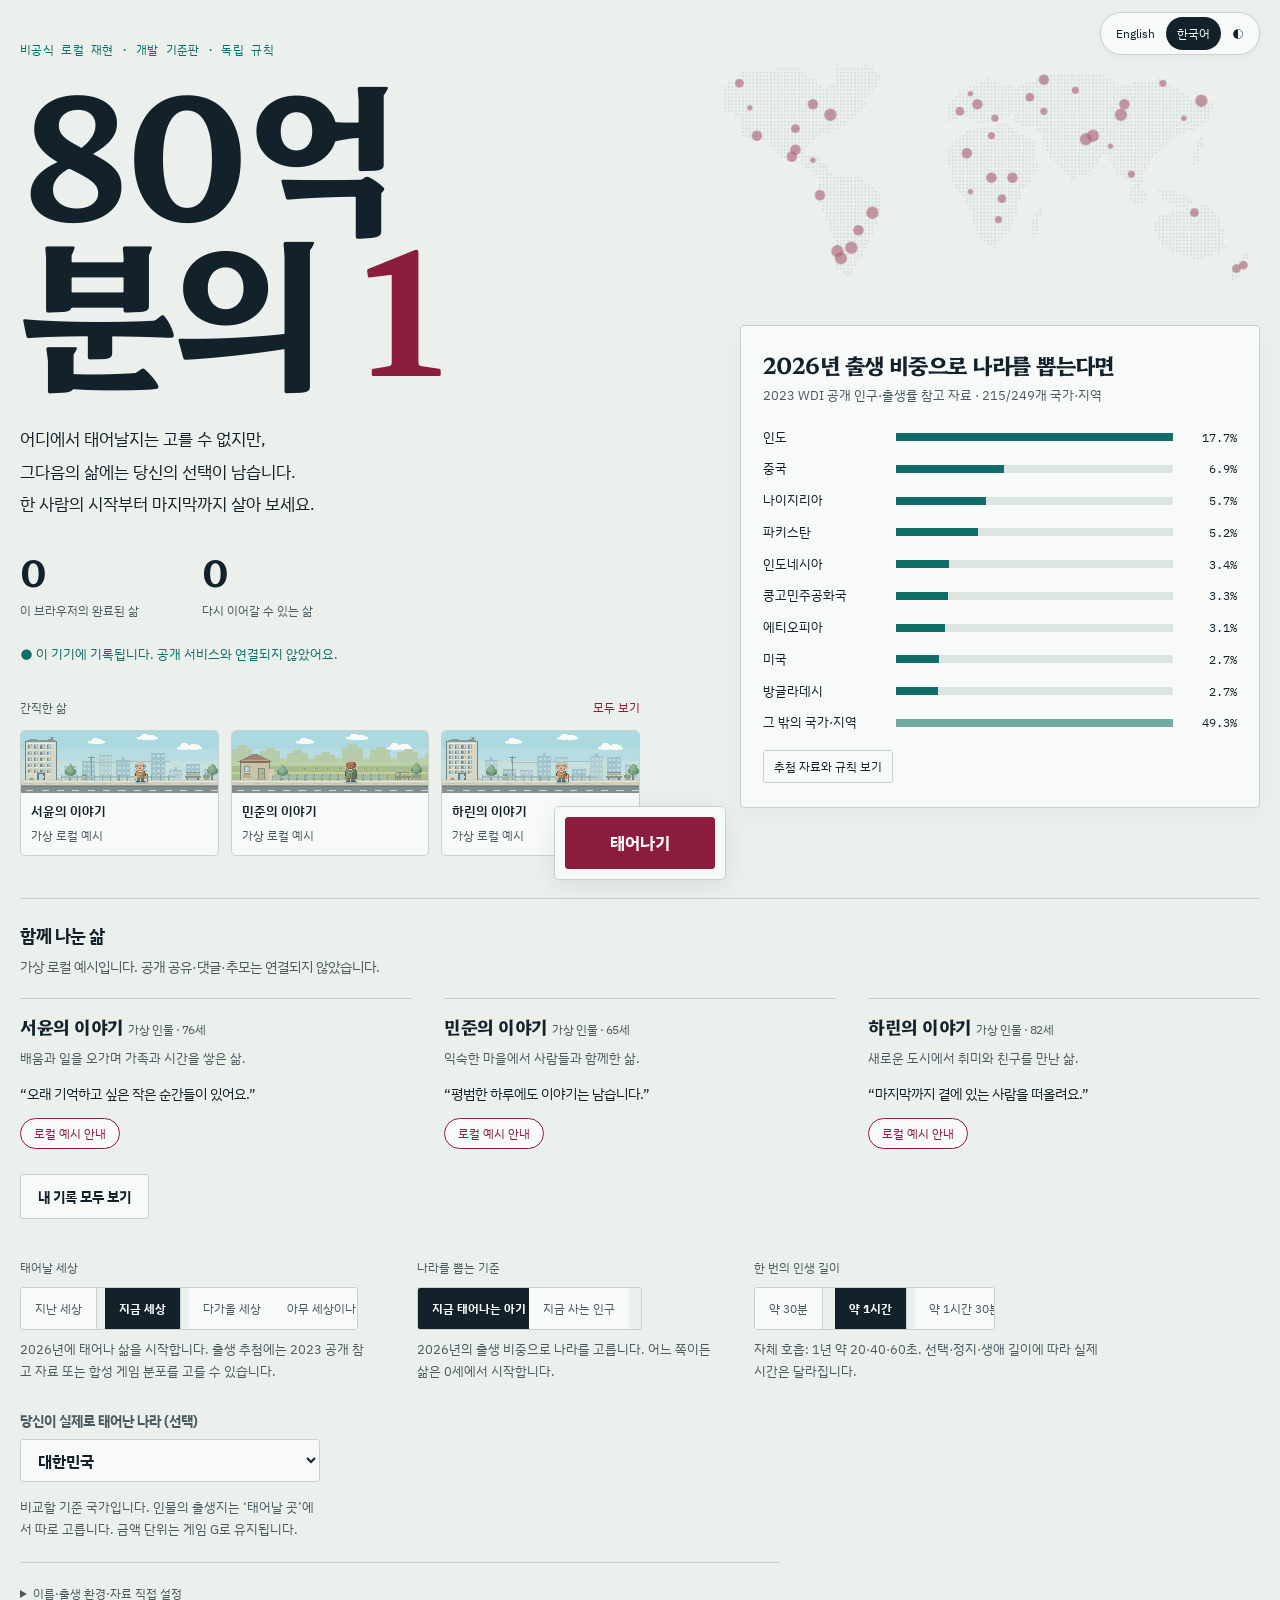
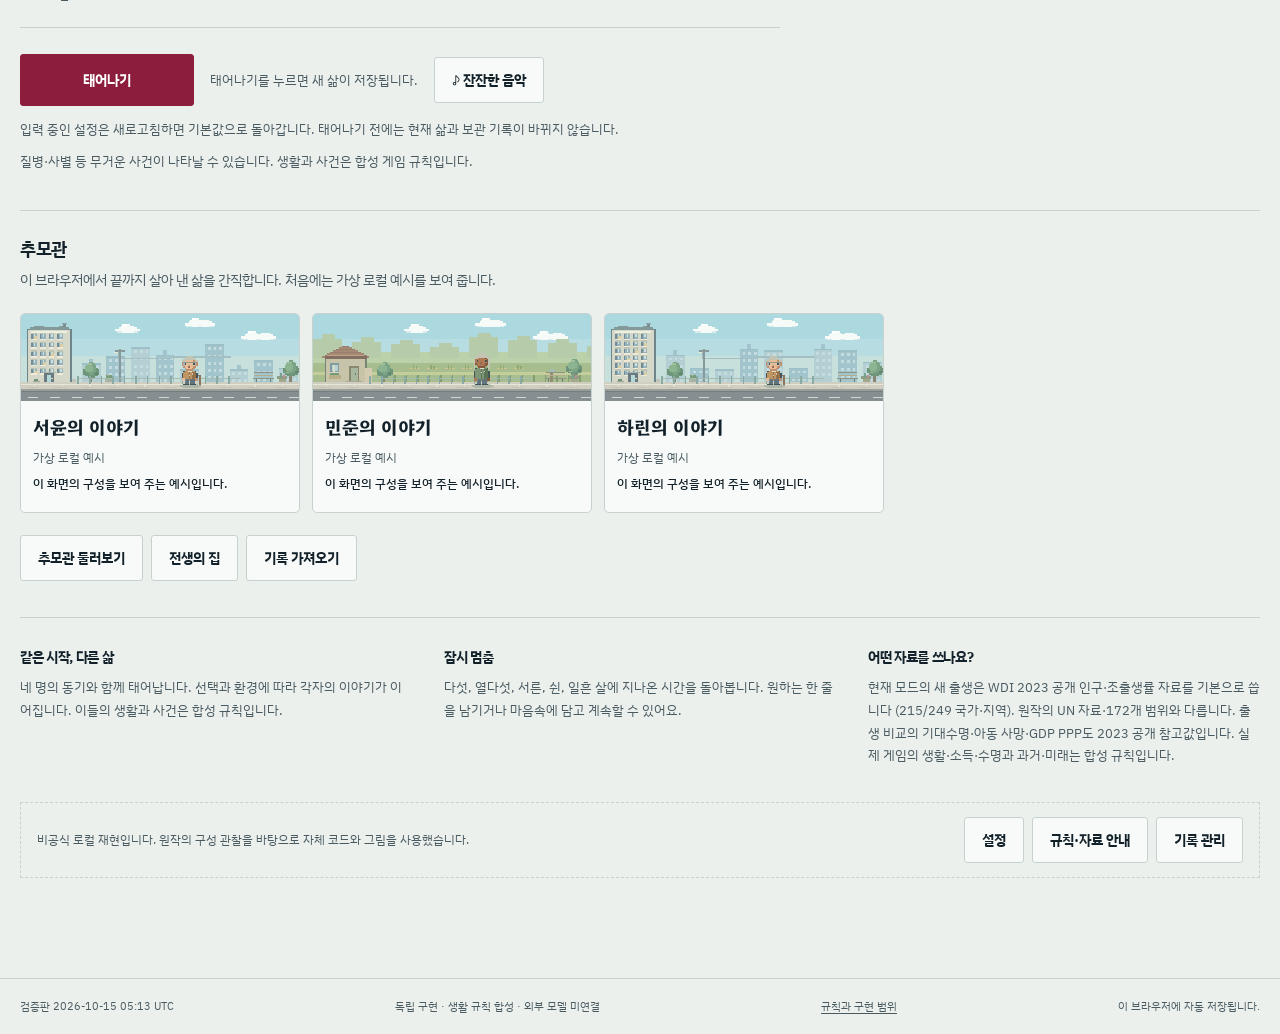
==== commit 3fbdacf6: "Add reviewed birth-year settings and context; preserve game rules and saves" ====
--- a/index.html
+++ b/index.html
@@ -2,7 +2,7 @@
 <html lang="ko">
 <head>
   <meta charset="utf-8">
-  <meta name="life-preview-release" content="life-2026-10-15-readability-public">
+  <meta name="life-preview-release" content="life-2026-10-15-settings-public">
   <meta name="viewport" content="width=device-width, initial-scale=1">
   <meta name="theme-color" content="#ebf0ed">
   <meta name="description" content="출생부터 마지막 회고까지, 선택과 시간을 기록하는 독립 규칙 기반 생애 게임 개발 기준판.">
@@ -25,7 +25,7 @@
   <div id="toast" class="toast" role="status" aria-live="polite" hidden></div>
   <div id="announcement" class="sr-only" role="status" aria-live="polite" aria-atomic="true"></div>
   <main id="main" tabindex="-1"><div class="loading"><span class="eyebrow">LIFE / JOURNEY</span><h1>당신의 다음 삶을 준비합니다.</h1><p>로컬 저장을 확인하는 중입니다.</p></div></main>
-  <footer class="site-footer"><span>검증판 2026-10-15 00:55 UTC</span><span>독립 구현 · 생활 규칙 합성 · 외부 모델 미연결</span><button class="text-button" type="button" data-ui="help">규칙과 구현 범위</button><span>이 브라우저에 자동 저장됩니다.</span></footer>
+  <footer class="site-footer"><span>검증판 2026-10-15 05:13 UTC</span><span>독립 구현 · 생활 규칙 합성 · 외부 모델 미연결</span><button class="text-button" type="button" data-ui="help">규칙과 구현 범위</button><span>이 브라우저에 자동 저장됩니다.</span></footer>
   <dialog id="dialog" aria-labelledby="dialog-title"><div id="dialog-notice" class="dialog-notice" role="status" hidden></div><div id="dialog-content"></div></dialog>
   <input id="import-file" type="file" accept="application/json,.json" hidden aria-label="저장 파일 가져오기">
   <noscript><p class="error-banner">이 게임에는 JavaScript가 필요합니다. 외부 API나 계정 없이 로컬에서 실행됩니다.</p></noscript>
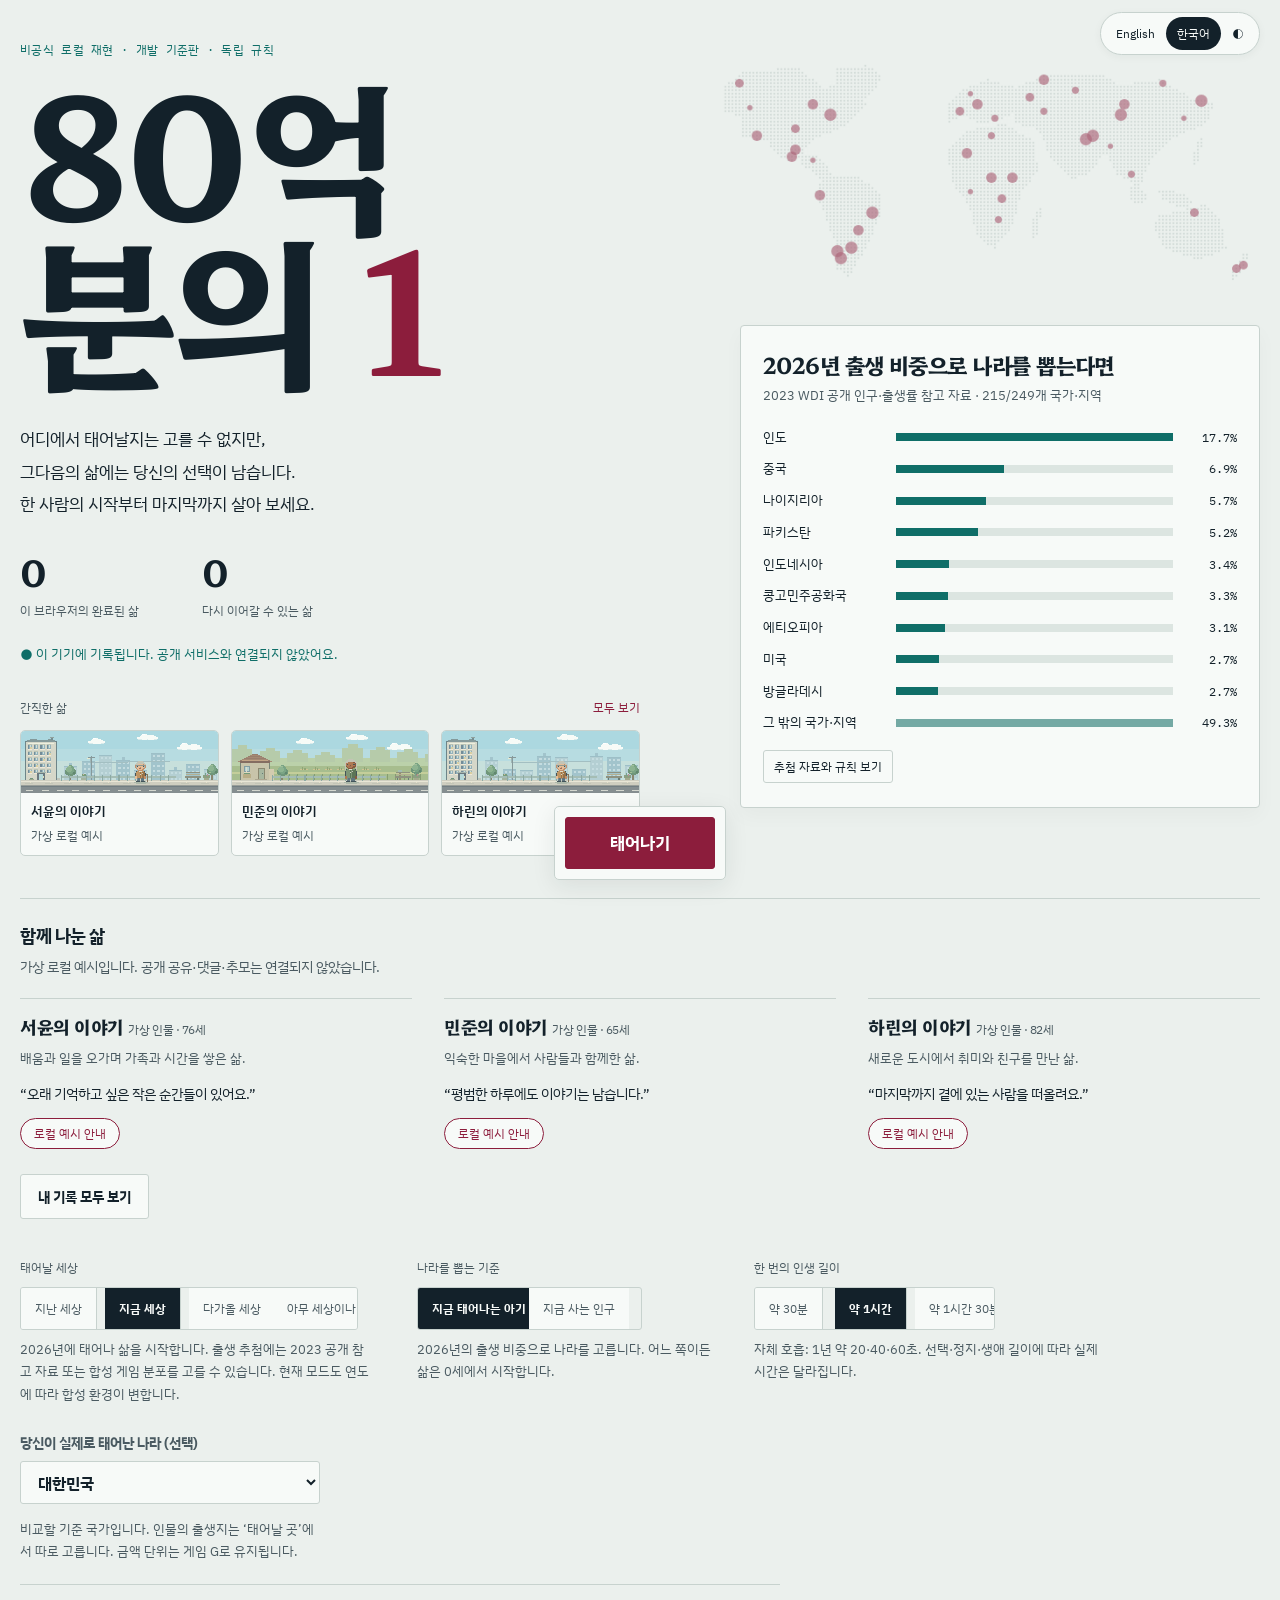
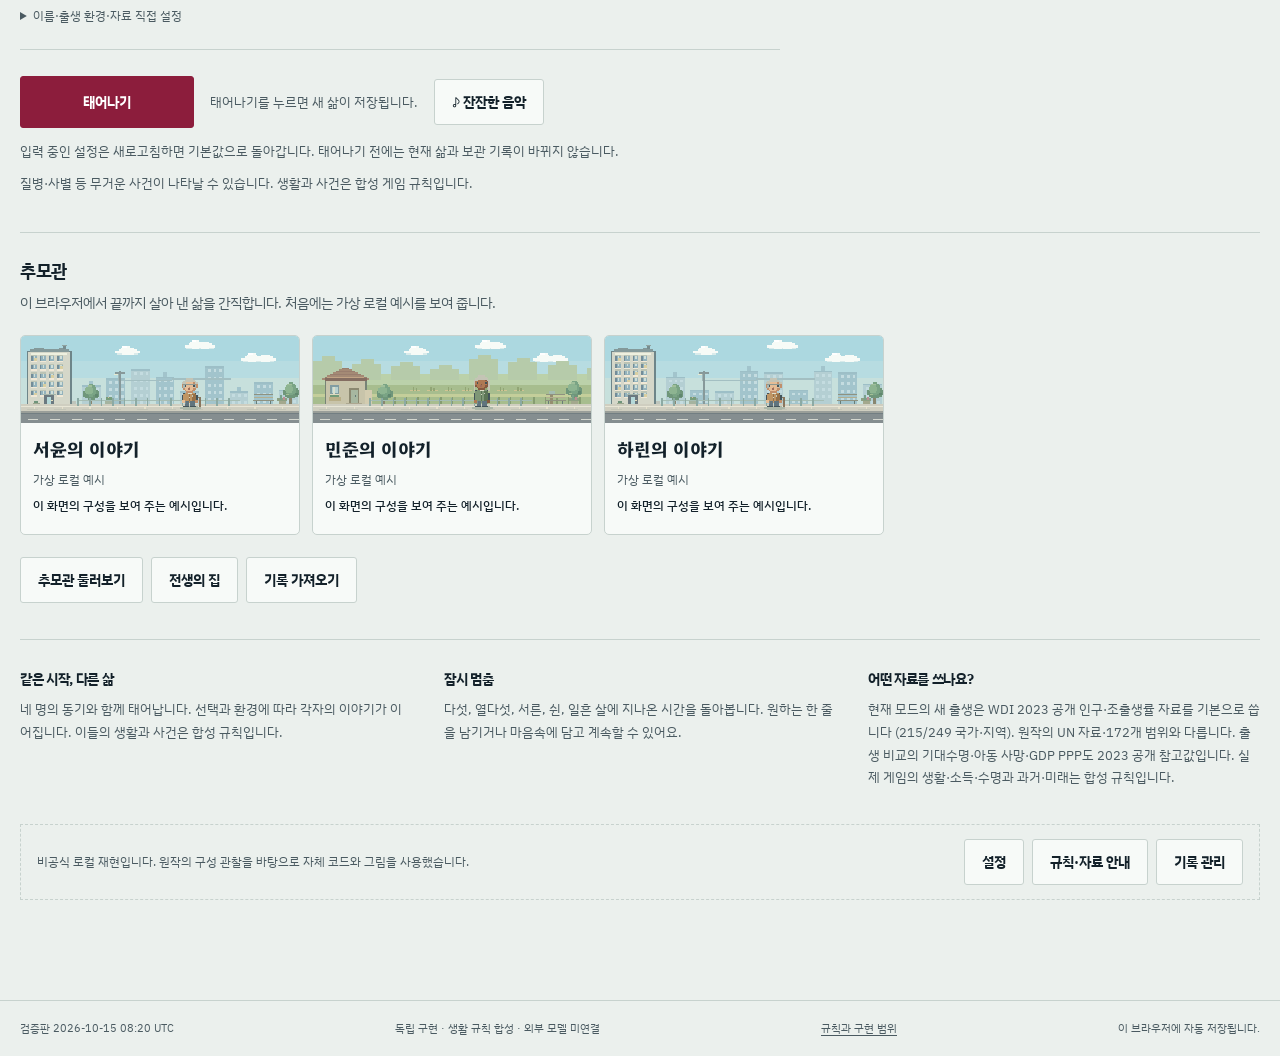
==== commit 52fe154e: "Set new future births to 2026 and clarify game money totals" ====
--- a/index.html
+++ b/index.html
@@ -2,7 +2,7 @@
 <html lang="ko">
 <head>
   <meta charset="utf-8">
-  <meta name="life-preview-release" content="life-2026-10-15-settings-public">
+  <meta name="life-preview-release" content="life-2026-10-15-future-money-public">
   <meta name="viewport" content="width=device-width, initial-scale=1">
   <meta name="theme-color" content="#ebf0ed">
   <meta name="description" content="출생부터 마지막 회고까지, 선택과 시간을 기록하는 독립 규칙 기반 생애 게임 개발 기준판.">
@@ -25,7 +25,7 @@
   <div id="toast" class="toast" role="status" aria-live="polite" hidden></div>
   <div id="announcement" class="sr-only" role="status" aria-live="polite" aria-atomic="true"></div>
   <main id="main" tabindex="-1"><div class="loading"><span class="eyebrow">LIFE / JOURNEY</span><h1>당신의 다음 삶을 준비합니다.</h1><p>로컬 저장을 확인하는 중입니다.</p></div></main>
-  <footer class="site-footer"><span>검증판 2026-10-15 05:13 UTC</span><span>독립 구현 · 생활 규칙 합성 · 외부 모델 미연결</span><button class="text-button" type="button" data-ui="help">규칙과 구현 범위</button><span>이 브라우저에 자동 저장됩니다.</span></footer>
+  <footer class="site-footer"><span>검증판 2026-10-15 08:20 UTC</span><span>독립 구현 · 생활 규칙 합성 · 외부 모델 미연결</span><button class="text-button" type="button" data-ui="help">규칙과 구현 범위</button><span>이 브라우저에 자동 저장됩니다.</span></footer>
   <dialog id="dialog" aria-labelledby="dialog-title"><div id="dialog-notice" class="dialog-notice" role="status" hidden></div><div id="dialog-content"></div></dialog>
   <input id="import-file" type="file" accept="application/json,.json" hidden aria-label="저장 파일 가져오기">
   <noscript><p class="error-banner">이 게임에는 JavaScript가 필요합니다. 외부 API나 계정 없이 로컬에서 실행됩니다.</p></noscript>
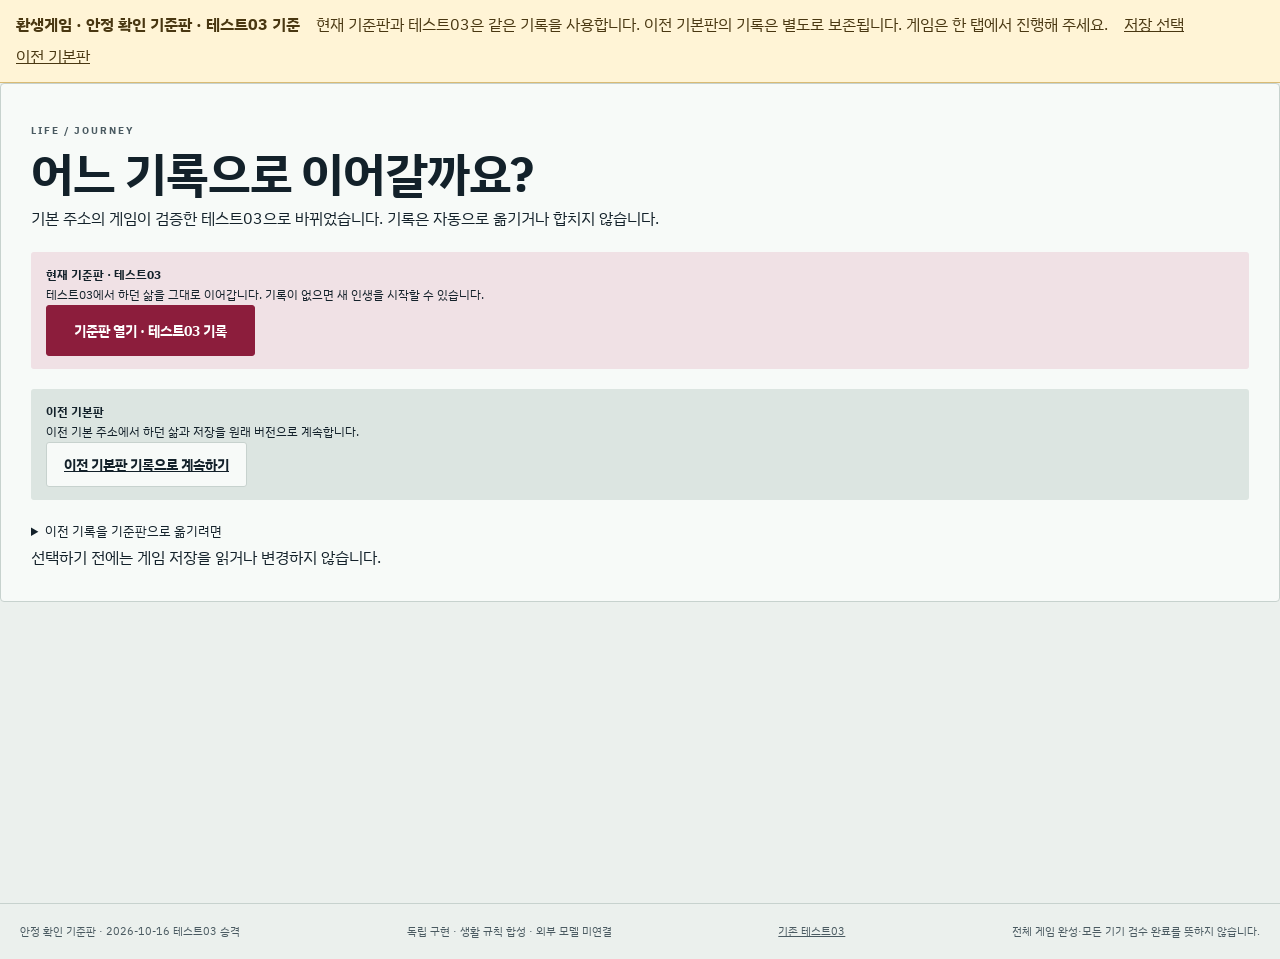
==== commit 1e535863: "Promote verified test03 to default entry with explicit save choice and preserved legacy runtime" ====
--- a/index.html
+++ b/index.html
@@ -2,17 +2,18 @@
 <html lang="ko">
 <head>
   <meta charset="utf-8">
-  <meta name="life-preview-release" content="life-2026-10-15-future-money-public">
+  <meta name="life-preview-release" content="life-2026-10-16-scene-variety-stable-01">
   <meta name="viewport" content="width=device-width, initial-scale=1">
   <meta name="theme-color" content="#ebf0ed">
   <meta name="description" content="출생부터 마지막 회고까지, 선택과 시간을 기록하는 독립 규칙 기반 생애 게임 개발 기준판.">
-  <title>80억 분의 1 · 비공식 로컬 기준판</title>
-  <link rel="stylesheet" href="./web/styles.css">
+  <title>환생게임 · 안정 확인 기준판</title>
+  <link rel="stylesheet" href="./test/life-2026-10-16-scene-variety-test-03/web/styles.css">
 </head>
 <body>
   <a class="skip-link" href="#main">게임으로 건너뛰기</a>
+  <aside class="test-release-banner" aria-label="기준판과 저장 안내"><strong>환생게임 · 안정 확인 기준판 · 테스트03 기준</strong><span>현재 기준판과 테스트03은 같은 기록을 사용합니다. 이전 기본판의 기록은 별도로 보존됩니다. 게임은 한 탭에서 진행해 주세요.</span><a href="./">저장 선택</a><a href="./archive/life-2026-10-15-future-money-public/">이전 기본판</a></aside>
   <header class="site-header" hidden>
-    <a class="brand" href="./" aria-label="인생의 지도 홈"><span class="brand-mark" aria-hidden="true">⌁</span><span>인생의 지도<small>개발 기준판 · 독립 규칙</small></span></a>
+    <a class="brand" href="./" aria-label="환생게임 홈"><span class="brand-mark" aria-hidden="true">⌁</span><span>환생게임<small>개발 기준판 · 독립 규칙</small></span></a>
     <nav class="header-tools" aria-label="도구">
       <span id="save-status" class="save-status" aria-live="off">저장 확인 중</span>
       <button type="button" id="mute-button" data-ui="mute" class="icon-button" aria-label="모든 소리 음소거" aria-pressed="false" title="모든 소리 음소거">♪</button>
@@ -24,11 +25,11 @@
   <div id="error-banner" class="error-banner" role="alert" hidden></div>
   <div id="toast" class="toast" role="status" aria-live="polite" hidden></div>
   <div id="announcement" class="sr-only" role="status" aria-live="polite" aria-atomic="true"></div>
-  <main id="main" tabindex="-1"><div class="loading"><span class="eyebrow">LIFE / JOURNEY</span><h1>당신의 다음 삶을 준비합니다.</h1><p>로컬 저장을 확인하는 중입니다.</p></div></main>
-  <footer class="site-footer"><span>검증판 2026-10-15 08:20 UTC</span><span>독립 구현 · 생활 규칙 합성 · 외부 모델 미연결</span><button class="text-button" type="button" data-ui="help">규칙과 구현 범위</button><span>이 브라우저에 자동 저장됩니다.</span></footer>
+  <main id="main" tabindex="-1"><section class="panel start-panel" aria-labelledby="release-title"><span class="eyebrow">LIFE / JOURNEY</span><h1 id="release-title">어느 기록으로 이어갈까요?</h1><p>기본 주소의 게임이 검증한 테스트03으로 바뀌었습니다. 기록은 자동으로 옮기거나 합치지 않습니다.</p><div class="notice"><strong>현재 기준판 · 테스트03</strong><p>테스트03에서 하던 삶을 그대로 이어갑니다. 기록이 없으면 새 인생을 시작할 수 있습니다.</p><button id="release-current" class="primary" type="button">기준판 열기 · 테스트03 기록</button></div><div class="notice muted"><strong>이전 기본판</strong><p>이전 기본 주소에서 하던 삶과 저장을 원래 버전으로 계속합니다.</p><a class="secondary" href="./archive/life-2026-10-15-future-money-public/">이전 기본판 기록으로 계속하기</a></div><details><summary>이전 기록을 기준판으로 옮기려면</summary><p>이전 기본판에서 정상적으로 기록이 열린 것을 확인한 뒤, 생애 서재의 ‘휴지통을 포함한 전체 백업’으로 JSON 파일을 내려받아 보관하세요.</p><p>이 화면으로 돌아와 기준판을 연 다음 ‘기록 가져오기’에서 그 파일을 직접 선택하세요. 가져오기는 병합이며 같은 삶의 다른 시점은 덮어쓰지 않습니다. 이전 기본판의 원본 저장은 그대로 남습니다.</p><p>기준판의 연중 진행으로 저장된 v10 파일은 이전 기본판(v5)에서 실행할 수 없습니다. 전환 전 파일을 별도로 보관하세요. 오류가 보이면 저장을 지우거나 초기화하지 마세요.</p></details><p id="release-entry-status" role="status">선택하기 전에는 게임 저장을 읽거나 변경하지 않습니다.</p></section></main>
+  <footer class="site-footer"><span>안정 확인 기준판 · 2026-10-16 테스트03 승격</span><span>독립 구현 · 생활 규칙 합성 · 외부 모델 미연결</span><a href="./test/life-2026-10-16-scene-variety-test-03/">기존 테스트03</a><span>전체 게임 완성·모든 기기 검수 완료를 뜻하지 않습니다.</span></footer>
   <dialog id="dialog" aria-labelledby="dialog-title"><div id="dialog-notice" class="dialog-notice" role="status" hidden></div><div id="dialog-content"></div></dialog>
   <input id="import-file" type="file" accept="application/json,.json" hidden aria-label="저장 파일 가져오기">
   <noscript><p class="error-banner">이 게임에는 JavaScript가 필요합니다. 외부 API나 계정 없이 로컬에서 실행됩니다.</p></noscript>
-  <script type="module" src="./web/app.mjs"></script>
+  <script type="module" src="./web/release-entry.mjs?v=life-2026-10-16-scene-variety-stable-01"></script>
 </body>
 </html>
--- a/test/life-2026-10-16-scene-variety-test-03/web/styles.css
+++ b/test/life-2026-10-16-scene-variety-test-03/web/styles.css
@@ -0,0 +1,290 @@
+@charset "UTF-8";
+@font-face{font-family:'Hahmlet';src:url('./fonts/Hahmlet%5Bwght%5D.ttf') format('truetype');font-style:normal;font-weight:100 900;font-display:swap}
+@font-face{font-family:'IBM Plex Sans KR';src:url('./fonts/IBMPlexSansKR-Regular.ttf') format('truetype');font-style:normal;font-weight:400;font-display:swap}
+@font-face{font-family:'IBM Plex Sans KR';src:url('./fonts/IBMPlexSansKR-Medium.ttf') format('truetype');font-style:normal;font-weight:500;font-display:swap}
+@font-face{font-family:'IBM Plex Sans KR';src:url('./fonts/IBMPlexSansKR-SemiBold.ttf') format('truetype');font-style:normal;font-weight:600;font-display:swap}
+@font-face{font-family:'IBM Plex Sans KR';src:url('./fonts/IBMPlexSansKR-Bold.ttf') format('truetype');font-style:normal;font-weight:700;font-display:swap}
+@font-face{font-family:'IBM Plex Mono';src:url('./fonts/IBMPlexMono-Regular.ttf') format('truetype');font-style:normal;font-weight:400;font-display:swap}
+
+:root{color-scheme:light;--paper:#f5f2eb;--surface:#fffdf8;--surface-2:#ece8df;--ink:#243830;--muted:#6e756e;--line:#d9ddd2;--accent:#c85b35;--accent-hover:#a94524;--accent-soft:#f9e4d8;--green:#486b52;--gold:#c7a762;--danger:#b74335;--shadow:0 12px 34px #23382d0a;--radius:22px;--font:Inter,Pretendard,"Noto Sans KR","Malgun Gothic",system-ui,sans-serif}
+*{box-sizing:border-box}body{margin:0;background:var(--paper);color:var(--ink);font-family:var(--font);font-size:15px;line-height:1.6}button,input,select,textarea{font:inherit}button{cursor:pointer;color:inherit}button:disabled{cursor:not-allowed;opacity:.5}a{color:inherit}button,a,input,select,textarea,summary{outline-offset:4px}button:focus-visible,a:focus-visible,input:focus-visible,select:focus-visible,textarea:focus-visible{outline:3px solid var(--accent)}button{border:0;background:none}h1,h2,h3,h4,p{margin:0}h1,h2,h3,h4{line-height:1.3;letter-spacing:-.04em}h1{font-size:clamp(28px,4vw,48px)}h2{font-size:25px}h3{font-size:18px}p+p{margin-top:10px}small{font-size:12px}svg{max-width:100%}.site-header{height:92px;max-width:1440px;margin:auto;padding:0 44px;display:flex;align-items:center;justify-content:space-between;gap:20px;border-bottom:1px solid var(--line)}.brand{text-decoration:none;display:flex;align-items:center;gap:12px;font-size:21px;font-weight:800;letter-spacing:-.05em;line-height:1.3}.brand small{display:block;font-size:10px;letter-spacing:.14em;color:var(--muted);font-weight:600;margin-top:4px}.brand-mark{background:var(--ink);color:var(--paper);width:39px;height:43px;border-radius:15px 15px 6px 6px;font-size:36px;line-height:39px;text-align:center;font-family:serif}.header-tools{display:flex;align-items:center;gap:16px}.save-status{font-size:11px;color:var(--muted)}.save-status:before{content:"";display:inline-block;width:6px;height:6px;background:var(--green);border-radius:50%;margin-right:6px}.quiet-button,.icon-button{font-size:13px;font-weight:650;border:1px solid transparent;border-radius:10px;padding:9px 11px}.quiet-button:hover,.icon-button:hover{background:var(--surface-2);border-color:var(--line)}.icon-button{font-size:20px;padding:4px 10px}.count{margin-left:5px;font-size:11px;color:var(--accent);font-variant-numeric:tabular-nums}.site-footer{max-width:1440px;margin:30px auto 0;padding:20px 44px;border-top:1px solid var(--line);display:flex;gap:20px;justify-content:space-between;color:var(--muted);font-size:11px}.site-footer .text-button{font-size:11px}#main{max-width:1440px;margin:auto;padding:32px 44px 0;min-height:calc(100vh - 180px)}.loading{padding:80px 0}.eyebrow{font-size:10px;font-weight:800;letter-spacing:.19em;color:var(--muted);text-transform:uppercase}.subtle{color:var(--muted)}.intro{display:grid;grid-template-columns:1.1fr 1fr;gap:70px;padding:35px 0 40px;align-items:center}.intro-copy h1{margin:20px 0}.intro-copy>p{max-width:470px;color:var(--muted);font-size:16px}.intro-copy .scene{margin-top:30px;width:100%}.intro-points{margin-top:24px;display:flex;gap:20px;font-size:12px;color:var(--muted)}.intro-points b{display:block;color:var(--ink);font-size:16px;margin-bottom:4px}.panel{background:var(--surface);border:1px solid var(--line);border-radius:var(--radius);box-shadow:var(--shadow)}.start-panel{padding:30px}.panel-title{display:flex;justify-content:space-between;align-items:center;gap:15px;margin-bottom:20px}.panel-title h2{font-size:21px}.form-grid{display:grid;grid-template-columns:1fr 1fr;gap:16px}.form-grid .full{grid-column:1/-1}label.field{display:flex;flex-direction:column;gap:6px;font-size:12px;font-weight:700}input,select,textarea{border:1px solid var(--line);background:var(--paper);color:var(--ink);border-radius:10px;padding:11px 12px;min-width:0;width:100%;line-height:1.4}input[type=checkbox]{width:17px;height:17px;accent-color:var(--accent);flex:0 0 auto}input[type=range]{padding:0;accent-color:var(--accent)}textarea{min-height:90px;resize:vertical}select{padding-right:24px}.hint{font-size:11px;color:var(--muted);font-weight:400}.notice{background:var(--accent-soft);color:var(--ink);border-radius:12px;padding:13px 15px;font-size:12px;line-height:1.65}.notice.muted{background:var(--surface-2)}.start-panel .notice{margin:20px 0}.primary,.secondary,.danger-button{display:inline-flex;align-items:center;justify-content:center;gap:9px;min-height:43px;padding:10px 19px;border-radius:11px;font-size:13px;font-weight:750;line-height:1.4}.primary{background:var(--accent);color:#fff}.primary:hover:not(:disabled){background:var(--accent-hover)}.secondary{background:var(--surface-2);color:var(--ink);border:1px solid var(--line)}.secondary:hover:not(:disabled){border-color:var(--muted)}.danger-button{background:var(--danger);color:white}.wide{width:100%}.text-button{font-size:12px;color:var(--muted);padding:2px 0;text-decoration:underline;text-underline-offset:3px}.text-button:hover{color:var(--accent)}.buttons{display:flex;gap:10px;flex-wrap:wrap}.section-heading{display:flex;align-items:end;justify-content:space-between;gap:20px;margin-bottom:20px}.section-heading h1{font-size:29px;margin-top:7px}.section-heading .subtle{font-size:12px}.life-overview{display:grid;grid-template-columns:1fr 1.43fr .8fr;gap:19px;margin-bottom:20px}.identity-panel{padding:24px;position:relative;overflow:hidden}.identity-top{display:flex;align-items:center;gap:17px}.avatar{width:68px;height:78px;flex-shrink:0}.identity-top h2{font-size:24px}.pill{font-size:10px;display:inline-flex;align-items:center;gap:5px;border-radius:20px;padding:4px 9px;background:var(--surface-2);color:var(--muted);white-space:nowrap}.pill.accent{background:var(--accent-soft);color:var(--accent)}.identity-meta{font-size:12px;color:var(--muted);margin-top:7px}.age-line{display:flex;align-items:baseline;gap:9px;margin:22px 0 12px}.age-number{font-size:53px;line-height:1;font-weight:450;letter-spacing:-.08em;font-variant-numeric:tabular-nums}.age-line .year{font-size:12px;color:var(--muted);margin-left:auto}.stage-track{display:flex;gap:4px;margin:14px 0 20px}.stage-track span{height:4px;flex:1;border-radius:5px;background:var(--surface-2)}.stage-track span.active{background:var(--green)}.stat-row{display:grid;grid-template-columns:45px 1fr 27px;gap:10px;align-items:center;font-size:11px;margin-top:10px}.stat-row b{font-variant-numeric:tabular-nums;text-align:right;font-weight:500}.meter{height:5px;border-radius:10px;background:var(--surface-2);overflow:hidden}.meter span{display:block;height:100%;background:var(--green);border-radius:10px}.stat-row:nth-last-child(2) .meter span{background:var(--gold)}.stat-row:nth-last-child(1) .meter span{background:var(--accent)}.scene-panel{overflow:hidden;display:flex;flex-direction:column;position:relative;background:#e4e9dd}.scene-caption{position:absolute;top:20px;left:23px;z-index:1;color:#314c40}.scene-caption .eyebrow{color:#5c7261}.scene-caption h2{font-size:20px;margin:7px 0 4px}.scene-caption p{font-size:12px}.scene{display:block;width:100%;height:auto;flex:1;min-height:230px}.scene-bottom{background:var(--surface);display:flex;justify-content:space-between;gap:12px;padding:13px 20px;font-size:11px;color:var(--muted);border-top:1px solid var(--line)}.scene-bottom strong{color:var(--ink);font-size:12px}.summary-panel{padding:22px;display:flex;flex-direction:column}.summary-panel .eyebrow{margin-bottom:10px}.balance{font-size:27px;letter-spacing:-.05em;font-weight:650;font-variant-numeric:tabular-nums}.balance small{font-size:12px;font-weight:400;margin-left:4px}.money-lines{margin-top:17px;font-size:11px;display:grid;gap:10px}.money-lines>div{display:flex;justify-content:space-between;gap:10px}.money-lines span{color:var(--muted)}.money-lines b{font-weight:550;font-variant-numeric:tabular-nums}.mini-divider{border-top:1px solid var(--line);margin:18px 0 14px}.family-mini{display:flex;gap:5px;flex-wrap:wrap;margin:9px 0}.family-dot{width:28px;height:28px;background:var(--surface-2);border:2px solid var(--surface);border-radius:50%;display:grid;place-items:center;font-size:11px}.summary-link{margin-top:auto;padding-top:13px}.main-columns{display:grid;grid-template-columns:1fr 310px;gap:20px}.decision-panel{padding:26px 29px;background:var(--ink);color:#fffdf6;border-color:var(--ink);position:relative}.decision-panel .eyebrow{color:#c9d5c8}.decision-panel .panel-title{margin-bottom:15px}.decision-panel h2{font-size:24px;margin:8px 0 13px}.decision-panel p{font-size:13px;color:#dce3d8;max-width:680px;line-height:1.8}.decision-panel .text-button{color:#dce3d8;font-size:11px}.choices{display:grid;gap:9px;margin-top:23px}.choice{width:100%;text-align:left;display:flex;gap:15px;align-items:center;background:#ffffff0c;border:1px solid #ffffff30;border-radius:11px;color:inherit;padding:14px 17px}.choice:hover:not(:disabled){background:#ffffff1c;border-color:#d2be8a}.choice-number{font-size:11px;color:#c4d0bb}.choice-content{flex:1}.choice strong{display:block;font-size:14px;font-weight:650}.choice small{display:block;color:#c8d4c6;margin-top:4px;font-size:11px}.choice-arrow{font-size:20px;color:#d2be8a}.quiet-life{display:flex;align-items:center;justify-content:space-between;gap:20px}.quiet-symbol{font-size:65px;line-height:1;color:#a5b89d;font-family:serif}.turn-controls{display:flex;align-items:center;gap:8px;flex-wrap:wrap;padding:14px 3px 22px}.turn-controls .play-button{width:37px;min-height:37px;padding:6px}.turn-controls select{width:85px;font-size:11px;padding:8px}.control-note{font-size:10px;color:var(--muted);margin-left:auto}.systems-panel{overflow:hidden}.system-tabs{display:flex;overflow:auto;scrollbar-width:thin;border-bottom:1px solid var(--line);padding:6px 15px 0;gap:3px}.tab-button{padding:13px 12px;font-size:12px;font-weight:650;color:var(--muted);border-bottom:2px solid transparent;white-space:nowrap}.tab-button[aria-selected=true]{color:var(--accent);border-bottom-color:var(--accent)}.system-body{padding:23px}.system-intro{display:flex;justify-content:space-between;gap:15px;align-items:start;margin-bottom:20px}.system-intro p{font-size:12px;color:var(--muted);margin-top:6px;line-height:1.65}.system-intro h3{font-size:20px}.action-grid{display:grid;grid-template-columns:1fr 1fr;gap:11px}.action-card{border:1px solid var(--line);border-radius:13px;padding:15px;display:flex;flex-direction:column;gap:8px}.action-title{font-size:13px;font-weight:750;display:flex;justify-content:space-between;gap:10px}.action-cost{font-size:10px;color:var(--accent);font-weight:550;white-space:nowrap}.action-card p{font-size:11px;color:var(--muted);line-height:1.7}.action-card select{font-size:11px;padding:8px 10px}.action-card .secondary{font-size:11px;min-height:32px;padding:6px 12px;margin-top:auto;align-self:start}.disabled-reason{font-size:10px;color:var(--muted);line-height:1.5}.action-card.unavailable{background:var(--paper)}.action-card.unavailable .action-title{color:var(--muted)}.empty{padding:24px;text-align:center;color:var(--muted);font-size:12px;line-height:1.8}.detail-grid{display:grid;grid-template-columns:repeat(3,1fr);gap:9px;margin-bottom:18px}.detail-stat{padding:12px;background:var(--paper);border-radius:10px}.detail-stat small{display:block;font-size:10px;color:var(--muted);margin-bottom:5px}.detail-stat strong{font-size:13px;font-weight:650}.side-stack{display:grid;align-content:start;gap:17px}.side-panel{padding:22px}.side-panel h3{margin:6px 0 10px;font-size:17px}.side-panel p{font-size:11px;color:var(--muted);line-height:1.8}.focus-list{display:grid;grid-template-columns:1fr 1fr;gap:7px;margin-top:16px}.focus-button{border:1px solid var(--line);padding:8px 6px;border-radius:9px;font-size:11px;background:var(--paper)}.focus-button.active{border-color:var(--green);background:var(--green);color:white}.switch-row{display:flex;align-items:center;justify-content:space-between;gap:12px;font-size:12px;padding:10px 0;border-bottom:1px solid var(--line)}.switch-row:last-child{border-bottom:0}.switch-row>span{flex:1}.switch-row small{display:block;color:var(--muted);font-size:10px;margin-top:3px}.auto-details{margin-top:13px;font-size:11px}.auto-details summary{color:var(--muted);cursor:pointer}.auto-details .switch-row{font-size:11px}.goal-form textarea{margin-top:12px;font-size:12px;min-height:80px}.goal-form select{font-size:11px;padding:9px;margin-top:7px}.goal-form .secondary{font-size:11px;margin-top:9px}.goal-item{border-top:1px solid var(--line);padding-top:12px;margin-top:12px;font-size:12px}.goal-item .buttons{margin-top:8px;gap:10px}.goal-item .text-button{font-size:10px}.journal-panel{margin-top:22px;overflow:hidden}.journal-tabs{display:flex;padding:0 15px;gap:7px;border-bottom:1px solid var(--line);overflow:auto}.journal-body{padding:24px 26px}.journal-tools{display:flex;justify-content:space-between;align-items:center;gap:15px;margin-bottom:20px}.journal-tools select{width:auto;font-size:11px;padding:7px 30px 7px 10px}.timeline{position:relative;padding-left:52px}.timeline:before{content:"";position:absolute;left:30px;top:9px;bottom:14px;width:1px;background:var(--line)}.timeline-item{position:relative;padding:0 0 21px 12px}.timeline-item:before{content:"";position:absolute;left:-26px;top:8px;width:9px;height:9px;border:2px solid var(--surface);background:var(--green);border-radius:50%;box-shadow:0 0 0 1px var(--line)}.timeline-age{position:absolute;left:-65px;width:35px;text-align:right;font-size:11px;top:0;color:var(--muted)}.timeline-item h4{font-size:13px;letter-spacing:-.02em;font-weight:650}.timeline-item p{font-size:12px;color:var(--muted);margin-top:5px;line-height:1.75}.timeline-item small{font-size:9px;color:var(--muted);margin-left:8px}.journal-memo{border-top:1px solid var(--line);padding-top:20px;margin-top:5px}.journal-memo textarea{font-size:12px}.journal-memo .buttons{margin-top:9px}.notes{margin-bottom:15px;display:grid;gap:8px}.note{border-left:2px solid var(--gold);padding:6px 12px;font-size:12px;background:var(--paper);white-space:pre-wrap;overflow-wrap:anywhere}.note small{color:var(--muted);display:block;margin-bottom:3px}.life-map{display:grid;grid-template-columns:repeat(auto-fill,minmax(62px,1fr));gap:6px}.map-cell{border:1px solid var(--line);background:var(--paper);min-height:57px;border-radius:9px;padding:8px 3px;text-align:center;font-size:10px;position:relative}.map-cell span{display:block;font-size:9px;color:var(--muted);margin-top:3px}.map-cell.good{background:#e5ebd9}.map-cell.low{background:#f5e1d4}.map-cell.active{border-color:var(--accent);box-shadow:0 0 0 1px var(--accent)}.map-description{font-size:12px;margin-top:17px;padding:14px;background:var(--paper);border-radius:10px}.map-description p{margin-top:7px;color:var(--muted)}.chart{display:block;width:100%;height:210px;overflow:visible}.chart-axis{fill:none;stroke:var(--line);stroke-width:1}.chart text{fill:var(--muted);font-size:10px;font-family:var(--font)}.chart-line{fill:none;stroke:var(--accent);stroke-width:3;stroke-linecap:round;stroke-linejoin:round}.chart-area{fill:var(--accent);opacity:.08}.chart-legend{display:flex;gap:20px;color:var(--muted);font-size:10px;margin-bottom:16px}.chart-legend i{width:8px;height:8px;display:inline-block;background:var(--accent);border-radius:50%;margin-right:5px}.chart-caption{font-size:11px;color:var(--muted);margin-top:10px}.chart-controls{display:flex;gap:10px;align-items:center;font-size:12px;margin:10px 0}.chart-controls button{width:30px;height:30px;border:1px solid var(--line);border-radius:8px}.chart-controls strong{min-width:100px;text-align:center}.compare-row{display:grid;grid-template-columns:100px 1fr 60px;gap:12px;align-items:center;margin:17px 0;font-size:11px}.compare-bar{height:12px;background:var(--surface-2);border-radius:12px;overflow:hidden}.compare-bar span{height:100%;display:block;background:var(--green);border-radius:12px}.compare-row.self .compare-bar span{background:var(--accent)}.compare-row small{font-size:10px;color:var(--muted)}.roster{display:grid;grid-template-columns:repeat(auto-fill,minmax(150px,1fr));gap:9px;margin-bottom:18px}.person-card{padding:12px;background:var(--paper);border-radius:11px;font-size:12px;display:flex;gap:10px;align-items:center}.person-card .family-dot{flex:0 0 auto;background:var(--surface-2)}.person-card small{display:block;color:var(--muted);font-size:10px;margin-top:3px}.person-card.deceased{opacity:.64}.ending-panel{padding:35px;background:var(--ink);color:var(--paper);margin-bottom:22px;display:grid;grid-template-columns:1.25fr 1fr;gap:35px}.ending-panel .eyebrow{color:#bbcdb7}.ending-panel h2{font-size:33px;margin:14px 0 18px}.ending-panel p{font-size:13px;color:#d7e0d3;line-height:1.9}.ending-panel .buttons{margin-top:22px}.ending-panel .secondary{background:#ffffff12;border-color:#ffffff38;color:inherit}.ending-facts{display:grid;grid-template-columns:1fr 1fr;gap:15px;align-content:center}.ending-facts>div{padding:14px;border:1px solid #ffffff25;border-radius:12px}.ending-facts strong{font-size:22px;display:block;letter-spacing:-.04em}.ending-facts small{font-size:10px;color:#bacbb5}.distribution{font-size:11px;margin-top:14px;border-top:1px solid #ffffff25;padding-top:12px}.distribution div{display:flex;justify-content:space-between;margin-top:7px}.readonly-strip{background:var(--accent-soft);border-radius:12px;padding:12px 17px;margin-bottom:20px;display:flex;justify-content:space-between;align-items:center;font-size:12px}.error-banner{max-width:1352px;margin:16px auto 0;padding:14px 20px;background:#f9ded4;color:#772e20;border:1px solid #e4b3a1;border-radius:12px;font-size:12px}.error-banner button{font-weight:bold;text-decoration:underline;margin-left:14px}.error-banner[hidden],.toast[hidden]{display:none}.toast{position:fixed;left:50%;bottom:28px;transform:translateX(-50%);z-index:50;background:var(--ink);color:var(--paper);border:1px solid var(--line);box-shadow:0 8px 30px #0002;padding:13px 22px;border-radius:12px;font-size:12px;max-width:calc(100vw - 36px);text-align:center}.toast.error{background:var(--danger);color:#fff}dialog{padding:0;border:1px solid var(--line);border-radius:20px;background:var(--surface);color:var(--ink);max-width:min(740px,calc(100vw - 32px));width:700px;max-height:87vh;box-shadow:0 30px 90px #0003}dialog::backdrop{background:#172e2580;backdrop-filter:blur(5px)}.dialog-header{padding:24px 27px 16px;display:flex;justify-content:space-between;gap:20px;align-items:center;border-bottom:1px solid var(--line);position:sticky;top:0;background:var(--surface);z-index:2}.dialog-header h2{font-size:21px}.dialog-body{padding:24px 27px}.dialog-body p{font-size:13px;color:var(--muted);line-height:1.85}.dialog-body h3{margin:23px 0 10px;font-size:16px}.dialog-body h3:first-child{margin-top:0}.dialog-body .buttons{margin-top:20px}.dialog-body ul{padding-left:19px;font-size:12px;color:var(--muted);line-height:1.85}.record-list{display:grid;gap:12px}.record-card{border:1px solid var(--line);border-radius:13px;padding:17px}.record-card header{display:flex;justify-content:space-between;align-items:start;gap:15px}.record-card h3{font-size:16px;margin:0}.record-card p{font-size:11px;margin-top:7px}.record-card .buttons{margin-top:11px;gap:7px}.record-card button{font-size:11px;padding:7px 12px;min-height:32px}.record-current{border-color:var(--green)}.settings-grid{display:grid;gap:14px}.settings-grid .field{max-width:350px}.settings-grid .switch-row{font-size:13px}.help-table{width:100%;border-collapse:collapse;font-size:11px;margin:12px 0}.help-table td,.help-table th{text-align:left;border-bottom:1px solid var(--line);padding:9px;vertical-align:top}.help-table th{width:105px}.scope-badge{font-size:11px;padding:9px 12px;background:var(--surface-2);border-radius:9px;margin-top:15px}.skip-link{position:fixed;top:-100px;left:20px;background:var(--ink);color:white;padding:10px;z-index:100}.skip-link:focus{top:10px}.sr-only{position:absolute;width:1px;height:1px;margin:-1px;padding:0;overflow:hidden;clip:rect(0,0,0,0);white-space:nowrap;border:0}.legend{display:flex;gap:15px;font-size:10px;color:var(--muted);margin:0 0 17px}.legend i{display:inline-block;width:9px;height:9px;border:1px solid var(--line);border-radius:2px;margin-right:5px}.import-preview{max-height:150px;overflow:auto;background:var(--paper);padding:12px;border-radius:10px;font-size:12px;margin-top:15px}.ui-busy{cursor:progress}.no-wrap{white-space:nowrap}
+[data-theme=dark]{color-scheme:dark;--paper:#18251f;--surface:#203028;--surface-2:#2d3d32;--ink:#e7e9dc;--muted:#a0ae9f;--line:#415245;--accent:#e18b61;--accent-hover:#c7754d;--accent-soft:#463a2d;--green:#90ad82;--gold:#b8a675;--danger:#d47866;--shadow:0 12px 34px #00000012}[data-theme=dark] .brand-mark{background:#dce2cf;color:#213429}[data-theme=dark] .decision-panel,[data-theme=dark] .ending-panel{background:#2c4537;color:#f2f0df;border-color:#4d604d}[data-theme=dark] .map-cell.good{background:#354a34}[data-theme=dark] .map-cell.low{background:#4d3b2f}[data-theme=dark] .toast{background:#e5e5d3;color:#23352b}[data-theme=dark] .scene-panel{background:#d5dfcd}[data-theme=dark] .focus-button.active{color:#18251f}[data-theme=dark] .error-banner{background:#553529;color:#f6d5c6;border-color:#86553e}
+.person-card:has(.person-context){align-items:flex-start}.person-card .person-context{margin-top:8px;line-height:1.65;color:var(--muted)}
+@media(min-width:1500px){#main{padding-top:40px}.life-overview{grid-template-columns:1fr 1.5fr .82fr}.scene{min-height:250px}}
+@media(max-width:1150px){.site-header{padding:0 28px}#main{padding:25px 28px 0}.site-footer{padding:20px 28px}.life-overview{grid-template-columns:1fr 1.35fr}.summary-panel{grid-column:1/-1;display:grid;grid-template-columns:1fr 1.2fr 1fr;gap:20px;align-items:center}.summary-panel .money-lines{margin:0}.summary-panel .mini-divider{display:none}.summary-panel .summary-link{display:none}.summary-panel .family-summary{border-left:1px solid var(--line);padding-left:20px}.main-columns{grid-template-columns:1fr 270px}.identity-panel{padding:22px}.action-grid{grid-template-columns:1fr}.intro{gap:30px}.control-note{display:none}.save-status{display:none}}
+@media(max-width:850px){.main-columns{grid-template-columns:1fr}.side-stack{grid-template-columns:1fr 1fr}.side-stack .plan-panel{grid-column:1/-1}.intro{grid-template-columns:1fr;max-width:650px;margin:auto;padding-top:15px}.intro-copy .scene{display:none}.intro-copy>p{max-width:none}.intro-copy h1{font-size:37px}.intro-points{margin-bottom:5px}.action-grid{grid-template-columns:1fr 1fr}.ending-panel{grid-template-columns:1fr}.site-footer{flex-wrap:wrap;gap:9px 20px}.scene{min-height:230px}.section-heading h1{font-size:25px}}
+@media(max-width:580px){body{font-size:14px}.site-header{height:77px;padding:0 17px}.brand{font-size:17px;gap:9px}.brand small{font-size:8px;letter-spacing:.07em}.brand-mark{width:31px;height:36px;font-size:29px;line-height:32px;border-radius:12px 12px 5px 5px}.header-tools{gap:2px}.header-tools>.quiet-button{font-size:11px;padding:7px}.header-tools>button[data-ui=help]{display:none}#main{padding:24px 16px 0}.site-footer{padding:18px 17px;font-size:10px}.life-overview{grid-template-columns:1fr;gap:13px}.identity-panel{display:grid;grid-template-columns:1fr 1fr;gap:0 23px;padding:20px}.identity-top{grid-column:1/-1}.identity-panel .age-line{margin:18px 0 10px}.identity-panel .stage-track{grid-column:1;align-self:start;margin:0}.identity-panel .stats{grid-column:2;grid-row:2/4;align-self:center}.age-number{font-size:43px}.identity-panel .year{display:none}.scene-panel{display:none}.summary-panel{padding:18px;gap:16px;grid-template-columns:1fr 1fr}.summary-panel .family-summary{display:none}.balance{font-size:23px}.main-columns{gap:16px}.decision-panel{padding:22px 20px}.decision-panel h2{font-size:21px}.decision-panel p{font-size:12px}.choice{padding:12px}.choice strong{font-size:13px}.choice small{font-size:10px}.turn-controls{gap:6px;padding-bottom:17px}.turn-controls .primary,.turn-controls .secondary{font-size:11px;padding:9px 12px;min-height:38px}.turn-controls select{width:75px;font-size:10px}.system-tabs{padding-left:9px}.tab-button{padding:12px 11px;font-size:11px}.system-body{padding:19px}.system-intro h3{font-size:18px}.action-grid{grid-template-columns:1fr}.side-stack{grid-template-columns:1fr}.side-stack .plan-panel{grid-column:auto}.detail-grid{grid-template-columns:repeat(2,1fr)}.journal-body{padding:20px 17px}.journal-tools{align-items:start}.journal-tools h3{font-size:15px}.journal-tools select{max-width:120px}.journal-tabs{gap:0;padding:0 7px}.journal-tabs .tab-button{font-size:11px;padding:12px 10px}.timeline{padding-left:44px}.timeline:before{left:22px}.timeline-age{left:-58px}.timeline-item h4{font-size:12px}.timeline-item p{font-size:11px}.section-heading .buttons .secondary{font-size:11px;min-height:35px;padding:8px 10px}.section-heading h1{font-size:23px}.section-heading .subtle{font-size:10px}.start-panel{padding:22px}.form-grid{gap:13px}.intro-copy h1{font-size:33px}.intro-copy>p{font-size:14px}.intro-points{gap:17px;font-size:10px}.intro-points b{font-size:13px}.ending-panel{padding:25px 22px;gap:25px}.ending-panel h2{font-size:27px}.ending-facts>div{padding:12px}.ending-facts strong{font-size:19px}.dialog-header{padding:20px}.dialog-body{padding:20px}.readonly-strip{font-size:10px;gap:10px}.compare-row{grid-template-columns:80px 1fr 50px;font-size:10px;gap:8px}.error-banner{margin:12px 16px 0;font-size:11px}.side-panel{padding:20px}.focus-list{grid-template-columns:repeat(3,1fr)}}
+@media(prefers-reduced-motion:no-preference){button{transition:background .15s,border-color .15s,opacity .15s}.meter span{transition:width .3s}.toast{animation:appear .15s ease-out}@keyframes appear{from{opacity:0;transform:translate(-50%,8px)}to{opacity:1;transform:translate(-50%,0)}}}
+
+.section-heading h1{word-break:keep-all;text-wrap:balance}.section-heading h1 span{display:inline-block}
+@media(max-width:580px){.section-heading{align-items:flex-start;gap:12px}.section-heading>div:first-child{min-width:0;flex:1}.section-heading>div:last-child{max-width:122px;flex:0 0 auto;text-align:right}.section-heading h1{font-size:21px;line-height:1.45}}
+/* Accessible state, data views, and reversible record controls. */
+:root{--muted:#616c62;--accent:#ad4827;--accent-hover:#92391d}
+summary:focus-visible,[tabindex="-1"]:focus-visible{outline:3px solid var(--accent);outline-offset:4px}
+.record-navigation{display:flex;gap:10px;flex-wrap:wrap;margin-bottom:18px}.record-navigation button[aria-pressed=true]{border-color:var(--green);box-shadow:inset 0 0 0 1px var(--green)}
+.record-bulk{display:flex;align-items:center;flex-wrap:wrap;gap:12px 16px;padding:14px 0;margin-bottom:15px;border-bottom:1px solid var(--line);font-size:12px}.record-bulk label{display:flex;align-items:center;gap:9px}.record-bulk .text-button{margin-left:auto}.record-card h3 input{vertical-align:middle;margin:0 9px 3px 0}
+.dialog-notice{position:sticky;top:0;z-index:4;padding:15px 25px;background:var(--accent-soft);color:var(--ink);border-bottom:1px solid var(--line);font-size:13px;line-height:1.7;box-shadow:0 3px 10px #0001}.dialog-notice.error{background:#f8ded4;color:#772e20}.dialog-notice[hidden]{display:none}
+.dialog-notice:not([hidden])+.dialog-content .dialog-header{position:static}.table-scroll{overflow:auto;max-width:100%}.table-scroll table{width:100%;border-collapse:collapse;font-size:12px}.table-scroll caption{text-align:left;font-weight:700;padding:10px 0;color:var(--ink)}.table-scroll th,.table-scroll td{padding:10px 12px;text-align:left;border-bottom:1px solid var(--line);min-width:85px;vertical-align:top}.table-scroll th{font-weight:650}.table-scroll thead{background:var(--surface-2)}.birth-comparison{padding:10px 14px;border:1px solid var(--line);border-radius:12px}.birth-comparison .hint{margin-top:12px;font-size:11px}.chart-data{margin:2px 0 25px;font-size:12px;color:var(--muted)}.chart-data summary{cursor:pointer;display:list-item;padding:7px 0}.chart-data .table-scroll{max-height:265px;border:1px solid var(--line);border-radius:10px;padding:0 12px;margin-top:10px}.cohort-list{display:grid;gap:9px}.cohort-card{border:1px solid var(--line);border-radius:12px;padding:12px 15px}.cohort-card .compare-row{margin:0 0 9px;grid-template-columns:120px 1fr 80px}.cohort-card>p{font-size:11px;color:var(--muted);line-height:1.75}.cohort-card>p+p{margin-top:3px}.career-evidence{margin-top:13px;font-size:11px!important}.scope-badge{line-height:1.7}.hint,.disabled-reason{line-height:1.7}.settings-grid input[type=range]{min-height:28px}.settings-grid [data-music-status]{margin-top:0}.action-card .disabled-reason{font-size:11px}.site-header button{min-height:38px}.map-cell:focus-visible{outline-offset:2px}.chart{min-width:0}.system-tabs,.journal-tabs{scroll-padding:15px}
+[data-theme=dark] .primary,[data-theme=dark] .danger-button{color:#1a291f}[data-theme=dark] .dialog-notice.error{background:#553529;color:#f6d5c6}[data-theme=dark] .record-navigation button[aria-pressed=true]{background:var(--surface-2)}
+@media(max-width:580px){.record-bulk{gap:12px}.record-bulk .text-button{margin-left:0}.cohort-card .compare-row{grid-template-columns:95px 1fr 70px;gap:8px}.table-scroll th,.table-scroll td{padding:9px;font-size:11px}.birth-comparison{padding:8px}.dialog-notice{padding:13px 20px}.header-tools .icon-button{padding:4px 8px}.cohort-card{padding:12px}.chart{height:180px}.record-card h3{line-height:1.8}}
+@media(prefers-reduced-motion:reduce){*,*::before,*::after{animation:none!important;transition:none!important;scroll-behavior:auto!important}}
+@media(forced-colors:active){.meter span,.compare-bar span,.stage-track span.active{background:Highlight}.map-cell.good{border:2px solid Highlight}.choice,.panel,.action-card{border:1px solid ButtonText}.chart-line{stroke:CanvasText!important}.primary,.focus-button.active{border:2px solid Highlight}}
+.settings-fieldset{border:0;padding:0;margin:0;min-width:0}.dialog-notice:not([hidden])+#dialog-content .dialog-header{position:static}
+/* Keep the introduction visible beside long birth forms on wide screens. */
+@media(min-width:851px){.intro{align-items:start}.intro-copy{padding-top:8px}}
+/* Put the unfolding story first; preserve optional systems in native disclosures. */
+.compact-life{display:flex;align-items:center;gap:16px;padding:15px 20px;margin-bottom:18px}.compact-life .avatar{width:45px;height:52px}.compact-identity{display:flex;flex-direction:column;gap:4px}.compact-identity strong{font-size:19px;letter-spacing:-.03em}.compact-identity>span{font-size:11px;color:var(--muted)}.compact-numbers{display:flex;gap:24px;margin-left:auto;font-size:11px;color:var(--muted)}.compact-numbers b{display:block;color:var(--ink);font-size:16px;font-weight:650;margin-top:2px}.flow-status{display:flex;align-items:center;gap:8px;padding:12px 4px 4px;position:relative;font-size:11px;color:var(--muted);flex-wrap:wrap}.flow-dot{width:6px;height:6px;border-radius:50%;background:var(--muted);flex:none}.flow-status[data-flow-state=running] .flow-dot{background:var(--green)}.flow-status[data-flow-state=waiting] .flow-dot{background:var(--accent)}#flow-clock{margin-left:auto;font-variant-numeric:tabular-nums;font-size:10px}.flow-progress{width:100%;height:2px;background:var(--line);border-radius:2px;overflow:hidden;margin-top:5px}.flow-progress i{display:block;height:100%;width:0;background:var(--green)}.turn-controls{padding:12px 0 20px;gap:10px}.turn-controls .flow-play{min-width:125px}.turn-controls select{margin-left:auto}.recent-life{padding:24px;margin-bottom:20px}.recent-life>header{display:flex;justify-content:space-between;align-items:center;gap:12px}.recent-life h3{font-size:23px;margin-top:7px}.daily-context{font-size:13px;color:var(--muted);margin-top:12px}.year-feedback{display:flex;gap:8px 16px;flex-wrap:wrap;padding:12px 0 17px;font-size:11px;border-bottom:1px solid var(--line)}.year-feedback small{width:100%;font-size:10px;color:var(--muted)}.recent-events{list-style:none;padding:0;margin:0 0 15px}.recent-events>li{display:grid;grid-template-columns:68px 1fr;gap:13px;padding:18px 0;border-bottom:1px solid var(--line)}.event-time{font-size:10px;color:var(--muted);font-variant-numeric:tabular-nums;padding-top:3px}.recent-events h4{font-size:14px;line-height:1.55}.recent-events p{font-size:12px;line-height:1.85;color:var(--muted);margin-top:7px}.systems-explorer{overflow:hidden}.systems-explorer>summary,.journal-explorer>summary,.overview-explorer>summary{list-style:none;cursor:pointer;display:flex;align-items:center;justify-content:space-between;gap:16px;padding:21px 24px;font-size:14px;font-weight:700}.systems-explorer>summary small,.journal-explorer>summary small{display:block;font-size:11px;color:var(--muted);font-weight:400;margin-top:5px}.systems-explorer[open]>summary,.journal-explorer[open]>summary,.overview-explorer[open]>summary{border-bottom:1px solid var(--line)}.systems-explorer[open] .explorer-toggle{transform:rotate(45deg)}.side-stack details.side-panel{padding:17px 20px}.side-stack details.side-panel>summary{cursor:pointer;font-size:12px;font-weight:700;line-height:1.6}.side-stack details.side-panel[open]>summary{padding-bottom:13px;margin-bottom:15px;border-bottom:1px solid var(--line)}.side-stack details.side-panel h3{font-size:16px}.journal-explorer,.overview-explorer{margin-top:20px;overflow:hidden}.journal-explorer .journal-panel{margin-top:0}.overview-explorer .life-overview{padding:20px;margin:0}.overview-explorer .life-overview>.panel{box-shadow:none}.reflection-form{margin-top:18px}.reflection-form label{display:block;font-size:13px;margin-bottom:8px}.reflection-form label>span{font-size:11px;color:#c9d5c8}.reflection-form textarea{min-height:100px}.reflection-form .hint{margin:8px 0 12px!important;font-size:11px}.detail-subheading{font-size:14px;margin:20px 0 12px}.scholarship-list{display:grid;grid-template-columns:repeat(2,minmax(0,1fr));gap:10px;margin-bottom:13px}.scholarship-card{padding:13px;border:1px solid var(--line);border-radius:10px;font-size:12px}.scholarship-card>.pill{margin-left:7px}.scholarship-card p{font-size:11px;color:var(--muted);margin-top:8px}
+@media(max-width:850px){.side-stack{grid-template-columns:repeat(3,minmax(0,1fr))}.side-stack .plan-panel{grid-column:auto}.side-stack details.side-panel[open]{grid-column:1/-1}.main-columns{gap:14px}}
+@media(max-width:580px){.compact-life{padding:13px 15px;gap:10px;flex-wrap:wrap}.compact-life .avatar{width:37px;height:43px}.compact-identity strong{font-size:17px}.compact-identity>span{font-size:10px}.compact-numbers{width:100%;margin-left:0;gap:18px;border-top:1px solid var(--line);padding-top:10px}.compact-numbers b{display:inline;font-size:13px;margin-left:6px}.compact-numbers>span:last-child{margin-left:auto}.recent-life{padding:20px 17px}.recent-life h3{font-size:20px}.recent-events>li{grid-template-columns:1fr;gap:5px;padding:15px 0}.recent-events h4{font-size:13px}.recent-events p{font-size:12px}.side-stack{grid-template-columns:1fr}.side-stack details.side-panel[open]{grid-column:auto}.turn-controls{gap:8px}.turn-controls .flow-play{min-width:115px}.turn-controls .text-button{font-size:10px}.turn-controls select{width:64px}.flow-status{font-size:10px}.systems-explorer>summary,.journal-explorer>summary,.overview-explorer>summary{padding:17px;font-size:13px}.overview-explorer .life-overview{padding:12px}.scholarship-list{grid-template-columns:1fr}}
+/* Reference layout: rendered observations in docs/evidence/reference-ui-2026-10-14. */
+:root{--paper:#ebf0ed;--surface:#f7faf8;--surface-2:#dce5e1;--ink:#13212a;--muted:#4a5a61;--line:#c7d2ce;--accent:#8c1d3c;--accent-hover:#751632;--accent-soft:#f0e1e5;--green:#287a50;--teal:#0f6e68;--gold:#a47920;--radius:4px;--shadow:none;--font:'Noto Sans KR','Apple SD Gothic Neo','Malgun Gothic',system-ui,sans-serif;--serif:'Noto Serif KR',Batang,Georgia,serif;--mono:Consolas,'Noto Sans KR',monospace}
+:root[data-theme=dark]{color-scheme:dark;--paper:#162329;--surface:#1d2e34;--surface-2:#304148;--ink:#e5ece9;--muted:#b7c7c7;--line:#4d6265;--accent:#bc4a6a;--accent-hover:#d06380;--accent-soft:#482934;--teal:#75b9b1;--green:#7cbea0;--gold:#d0b267}
+[hidden]{display:none!important}body{font-size:15px;line-height:1.6}h1,h2,h3,h4{letter-spacing:-.025em}h2{font-size:18px}h3{font-size:17px}button,summary,input,select,textarea{font-size:13px}button{border:1px solid var(--line);border-radius:3px;background:var(--surface);padding:9px 14px;font-weight:400}button:hover:not(:disabled){border-color:var(--muted)}button[aria-pressed=true]{background:var(--ink);border-color:var(--ink);color:var(--surface)}summary{cursor:pointer}fieldset{padding:0;border:0;margin:0;min-width:0}.primary{background:var(--accent);color:#fff;border:1px solid var(--accent);border-radius:3px;padding:15px 27px;font-weight:700}.primary:hover:not(:disabled){background:var(--accent-hover);color:#fff}.secondary,.quiet-button{border:1px solid var(--line);border-radius:3px;padding:12px 17px;color:var(--ink);background:var(--surface)}.text-button{border:0;padding:0;background:none!important;color:var(--muted);font-size:12px;font-weight:400}.text-button:hover{color:var(--accent)}.small-button{padding:5px 10px;font-size:12px}.hint{font-size:12px;color:var(--muted);line-height:1.65}.field{font-size:12px;font-weight:400;gap:8px;color:var(--muted)}.field input,.field select,.field textarea,input,select,textarea{border:1px solid var(--line);border-radius:3px;background:var(--surface);color:var(--ink)}.field input,.field select{height:43px;padding:9px 13px}textarea{min-height:98px;padding:12px;resize:vertical;width:100%}.buttons{gap:8px;flex-wrap:wrap}.panel{border-radius:4px;box-shadow:none;border:1px solid var(--line);background:var(--surface)}#main{max-width:none;margin:0;padding:0;min-height:calc(100vh - 80px)}.site-footer{max-width:1320px;font-size:11px;padding:18px 20px;gap:12px;margin:0 auto}.site-footer>span:first-child{max-width:48%}.reference-wrap{max-width:1320px;padding:0 20px;margin:0 auto}.reference-start>.reference-wrap{padding-top:40px;padding-bottom:100px}.landing-languages{position:absolute;right:20px;top:12px;z-index:20;display:flex;background:var(--surface);padding:4px;border:1px solid var(--line);border-radius:24px;box-shadow:0 2px 8px #13212a0c}.landing-languages button{border:0;background:none;font-size:12px;padding:6px 11px;border-radius:18px}.landing-languages button.selected{background:var(--ink);color:var(--surface)}.landing-hero{display:grid;grid-template-columns:620px minmax(0,1fr);gap:100px}.hero-copy{padding-top:0}.hero-kicker{font:12px/1.6 var(--mono);color:var(--teal);letter-spacing:.025em}.hero-copy h1{font:800 168px/.92 var(--serif);letter-spacing:-.06em;margin:35px 0 30px;color:var(--ink)}.hero-copy h1 em{font-style:normal;color:var(--accent)}.hero-description{font-size:17px;line-height:1.9;max-width:600px}.landing-counters{display:grid;grid-template-columns:1fr 1fr;gap:30px;margin-top:30px}.landing-counters>div{display:flex;flex-direction:column}.landing-counters b{font:600 44px/1.2 var(--serif);color:var(--teal)}.landing-counters>div+div b{color:var(--accent)}.landing-counters span{font-size:12px;color:var(--muted);margin-top:6px}.local-presence{color:var(--teal);font-size:13px;margin-top:22px}.hero-aside{min-width:0;position:relative;padding-top:285px}.world-diagram{width:100%;height:auto;display:block;object-fit:contain}.hero-aside>.world-diagram{position:absolute;top:0;left:-40px;width:640px;max-width:calc(100% + 40px);height:271px;opacity:.65}.distribution-card{padding:24px 22px;box-shadow:0 8px 20px #152b2608}.distribution-card h2{font-family:var(--serif);font-size:22px}.distribution-card>.hint{margin-top:5px}.birth-bars{margin:20px 0 16px}.birth-bars>div{display:grid;grid-template-columns:minmax(115px,1fr) 125px 48px;gap:18px;align-items:center;font-size:13px;margin:9px 0}.birth-bars i{display:block;height:8px;background:var(--surface-2)}.birth-bars i b{display:block;height:100%;background:var(--teal)}.birth-bars>div>span:last-child{text-align:right;font-family:var(--mono);font-size:12px}.mini-memory-heading{display:flex;justify-content:space-between;margin:32px 0 12px;color:var(--muted);font-size:12px}.mini-memory-heading button{padding:0;border:0;background:none;color:var(--accent);font-size:12px}.memory-row{display:flex;gap:12px;overflow-x:auto;padding-bottom:8px;scroll-snap-type:x proximity}.memory-card{padding:0;flex:0 0 280px;overflow:hidden;text-align:left;scroll-snap-align:start;border-radius:5px;min-width:0}.memory-card .pixel-scene{width:100%;aspect-ratio:192/60}.memory-card>span{padding:10px 12px 18px;display:flex;flex-direction:column;gap:5px}.memory-card strong{font-family:var(--serif);font-size:18px}.memory-card small{font-size:12px;color:var(--muted)}.memory-card b{font-size:12px;font-weight:500}.memory-row.mini{gap:12px;overflow:hidden}.memory-row.mini .memory-card{flex:1;min-width:0}.memory-row.mini strong{font:600 13px/1.4 var(--font);white-space:nowrap;overflow:hidden;text-overflow:ellipsis}.memory-row.mini .memory-card>span{padding:9px 10px}.local-community{border-top:1px solid var(--line);margin-top:34px;padding-top:25px}.local-community>p,.memorial-section>p{color:var(--muted);margin-top:8px;font-size:14px}.community-grid{display:grid;grid-template-columns:repeat(3,minmax(0,1fr));gap:32px;margin:18px 0 25px}.community-grid article{border-top:1px solid var(--line);padding-top:16px}.community-grid h3{font-family:var(--serif);font-size:18px;margin-bottom:9px}.community-grid h3 small{font-family:var(--font);font-weight:400;font-size:12px;color:var(--muted)}.community-grid p{font-size:13px;color:var(--muted)}.community-grid blockquote{margin:12px 0;font-size:14px;line-height:1.7}.remember-button{border-radius:24px;color:var(--accent);border-color:var(--accent);padding:4px 13px;font-size:12px}.birth-options{display:grid;grid-template-columns:1.2fr 1fr 1.7fr;gap:26px 40px;margin-top:38px;align-items:start}.option-label{display:block;font-size:12px;color:var(--muted);margin-bottom:9px}.segmented{display:flex;width:max-content;max-width:100%;border:1px solid var(--line);border-radius:3px;overflow:hidden}.segmented label{position:relative;display:flex;flex:1;min-width:0}.segmented input{position:absolute;opacity:0;width:1px;height:1px;inset:0}.segmented span{display:block;background:var(--surface);padding:10px 14px;font-size:12px;white-space:nowrap;text-align:center;border-right:1px solid var(--line);color:var(--muted)}.segmented label:last-child span{border:0}.segmented input:checked+span{background:var(--ink);color:var(--surface);font-weight:700}.segmented input:focus-visible+span{outline:2px solid var(--accent);outline-offset:-3px}.birth-options .hint{margin-top:8px;max-width:350px}.comparison-field{max-width:300px;grid-column:1/-1}.birth-advanced{margin-top:22px;padding:12px 0;border-top:1px solid var(--line);border-bottom:1px solid var(--line);max-width:760px}.birth-advanced>summary{font-size:12px;color:var(--muted)}.birth-advanced .form-grid{padding:20px 0}.start-cta-row{display:flex;align-items:center;gap:16px;margin-top:26px;margin-bottom:12px}.start-button{font-size:19px;min-height:64px;min-width:174px}.floating-start{position:fixed;bottom:20px;left:50%;transform:translateX(-50%);z-index:30;border:1px solid var(--line);background:var(--surface);padding:10px;border-radius:5px;box-shadow:0 6px 24px #13212a15}.floating-start button{font-size:17px;padding:13px 28px;min-width:150px}.memorial-section{margin-top:38px;border-top:1px solid var(--line);padding-top:26px}.memorial-section .memory-row{margin:20px 0 14px}.landing-explanation{display:grid;grid-template-columns:repeat(3,1fr);gap:32px;border-top:1px solid var(--line);padding-top:30px;margin-top:36px}.landing-explanation h3{font-size:14px;margin-bottom:10px}.landing-explanation p{font-size:13px;color:var(--muted)}.landing-footer{margin-top:35px;border:1px dashed var(--line);padding:14px 16px;display:flex;gap:20px;align-items:center;justify-content:space-between}.landing-footer p{font-size:12px;color:var(--muted);max-width:600px}.landing-footer .buttons{flex-shrink:0}.pixel-scene,.pixel-portrait{image-rendering:pixelated;display:block;object-fit:contain;max-width:100%}.pixel-scene{width:100%;height:auto;aspect-ratio:192/60}.pixel-portrait{width:64px;height:80px;border:1px solid var(--line);flex-shrink:0}.certificate-wrap{padding:40px 16px 80px}.birth-certificate{max-width:720px;margin:0 auto;overflow:hidden}.birth-certificate>header{display:flex;justify-content:space-between;align-items:center;padding:14px 22px;background:var(--accent);color:#fff;min-height:53px}.birth-certificate>header h2{font-family:var(--serif);font-size:19px}.birth-certificate>header span{font:11px var(--mono)}.certificate-body{padding:22px;position:relative}.certificate-body h1{font:700 44px/1.3 var(--serif);margin:2px 0 12px;letter-spacing:-.03em}.certificate-body>small{color:var(--muted);font-size:12px}.certificate-intro{margin-bottom:20px;line-height:1.8}.certificate-facts{display:grid;grid-template-columns:repeat(3,1fr);gap:20px 18px;border-top:1px dashed var(--line);margin-top:4px;padding-top:20px}.certificate-facts small{display:block;font-size:12px;color:var(--muted)}.certificate-facts strong{font-size:14px;display:block;margin-top:3px}.certificate-map{text-align:center;margin:20px 0}.certificate-map .world-diagram{width:420px;max-width:100%;margin:auto}.certificate-cohort{margin-top:22px}.certificate-cohort>div{display:flex;justify-content:space-between;gap:14px;font-size:13px;padding:10px 0;border-bottom:1px solid var(--line)}.certificate-cohort>div span{font-size:12px;color:var(--muted)}.certificate-cohort>p:last-child{margin:14px 0}.certificate-actions{display:flex;justify-content:flex-end;gap:10px;margin-top:26px}.certificate-actions .primary{font-size:18px}.life-toolbar{position:sticky;top:0;z-index:40;background:var(--paper);border-bottom:1px solid var(--line)}.toolbar-inner{max-width:1320px;padding:0 20px;margin:auto;min-height:72.8px;display:flex;align-items:center;gap:10px}.life-brand{font:700 18px var(--serif);white-space:nowrap;letter-spacing:-.04em}.life-brand em{font-style:normal;color:var(--accent)}.life-age{white-space:nowrap;font-size:15px;line-height:1;align-self:center}.life-age strong{font:700 40px/1 var(--serif);letter-spacing:-.04em}.year-progress{font-size:12px;line-height:1.5;flex:1;min-width:145px;color:var(--muted);white-space:nowrap}.year-progress>i{height:4px;display:block;background:var(--surface-2);margin-top:7px;border-radius:2px;overflow:hidden}.year-progress>i>b{display:block;background:var(--accent);height:4px;width:0;transition:width .2s linear}.life-controls{display:flex;align-items:center;gap:4px;flex-shrink:0}.life-controls button,.life-more>summary{height:35px;padding:6px 8px;font-size:12px;white-space:nowrap;line-height:20px;min-width:35px}.speed-buttons{display:flex;gap:4px}.speed-buttons button{min-width:40px}.desktop-controls{display:flex;gap:4px}.life-more{position:relative;flex-shrink:0}.life-more>summary{list-style:none;border:1px solid var(--line);border-radius:3px;background:var(--surface);text-align:center;font-weight:700}.life-more>summary::-webkit-details-marker{display:none}.life-more nav{position:absolute;right:0;top:43px;width:200px;background:var(--surface);border:1px solid var(--line);border-radius:6px;padding:8px;display:flex;flex-direction:column;gap:4px;box-shadow:0 10px 25px #13212a20;max-height:calc(100vh - 110px);overflow:auto;z-index:80}.life-more nav button{height:auto;min-height:44px;text-align:left;padding:10px 12px;font-size:13px;white-space:normal}.mobile-menu-item,.mobile-only{display:none!important}.life-wrap{padding-top:20px;padding-bottom:20px}.life-layout{display:grid;grid-template-columns:320px minmax(0,1fr) 340px;gap:20px;align-items:start}.life-left,.life-right,.life-center{display:flex;flex-direction:column;gap:16px;min-width:0}.identity-card{overflow:hidden}.identity-card>header{background:var(--accent);color:#fff;padding:9px 14px;display:flex;justify-content:space-between;font:11px/1.4 var(--mono)}.identity-body{display:flex;padding:14px;gap:14px;background-image:repeating-linear-gradient(107deg,transparent 0 17px,color-mix(in srgb,var(--teal) 5%,transparent) 18px 19px,transparent 20px 35px)}.identity-body>div{min-width:0}.identity-body h2{font:700 22px/1.25 var(--serif);margin:0 0 8px}.identity-body dl{display:grid;grid-template-columns:56px minmax(0,1fr);gap:5px 7px;font-size:12px;margin:0}.identity-body dt{color:var(--muted)}.identity-body dd{margin:0;overflow-wrap:anywhere}.identity-code{font:10px/1.8 var(--mono);letter-spacing:.12em;white-space:nowrap;overflow:hidden;padding:8px 14px 12px;border-top:1px dashed var(--line)}.reference-stats,.reference-focus,.reference-feed,.reference-family,.reference-cohort,.reference-map,.reference-survival,.reference-country{padding:16px}.panel-heading{display:flex;justify-content:space-between;align-items:baseline;gap:12px;margin-bottom:12px}.panel-heading h2{font-size:18px;letter-spacing:-.04em}.panel-heading small{font-size:11px;color:var(--muted);white-space:nowrap}.reference-stat-list{display:flex;flex-direction:column;gap:10px}.reference-stat{display:grid;grid-template-columns:42px 1fr 30px;gap:12px;align-items:center;font-size:13px}.reference-stat strong{font:12px var(--mono);text-align:right}.reference-stat i{background:var(--surface-2);height:10px;display:block}.reference-stat i b{height:100%;display:block;background:var(--teal)}.reference-stat.health i b{background:var(--green)}.reference-stat.happiness i b{background:var(--gold)}.reference-stat.social i b{background:var(--accent)}.stat-help{margin-top:20px;color:var(--muted);font-size:12px}.stat-help summary{font-size:12px}.stat-help p{margin-top:10px}.reference-money{display:grid;grid-template-columns:1fr 1fr;gap:20px;border-top:1px dashed var(--line);padding-top:14px;margin-top:20px}.reference-money small,.reference-money span{font-size:11px;color:var(--muted);display:block}.reference-money strong{font:18px/1.6 var(--serif);display:block;overflow-wrap:anywhere}.money-link{margin-top:10px}.reference-scene{overflow:hidden}.reference-scene>details>summary{padding:10px 16px;font-size:14px;list-style:none;line-height:1.6}.reference-scene>details>p{padding:0 16px 12px;font-size:12px;color:var(--muted)}.reference-scene>details>summary>span{font-size:10px;color:var(--muted)}.reference-focus .hint{margin-bottom:12px}.reference-focus>p:not(.hint){font-size:13px;line-height:1.8;color:var(--muted)}.focus-chips{display:flex;gap:6px;flex-wrap:wrap;margin-top:12px}.focus-chips button{border-radius:25px;text-align:left;padding:5px 12px;line-height:1.3;min-height:43px}.focus-chips button span{display:block;font-size:13px}.focus-chips button small{display:block;font-size:10px;opacity:.85}.focus-chips button[aria-pressed=true]{background:var(--teal);border-color:var(--teal);color:var(--surface)}.life-actions-link{margin-top:12px;font-size:11px}.reference-feed .panel-heading{margin-bottom:8px}.reference-feed{margin:0}.reference-feed .panel-heading .text-button{font-size:11px}.feed-context{font-size:12px;color:var(--teal);margin-bottom:10px}.reference-feed-list{max-height:560px;overflow-y:auto;scrollbar-width:thin}.reference-feed-list article{display:grid;grid-template-columns:46px minmax(0,1fr);gap:12px;padding:11px 0;border-bottom:1px solid var(--line);font-size:14px;line-height:1.75}.reference-feed-list article>small{color:var(--muted);font-size:11px;padding-top:3px}.important-event{font-weight:600}.event-label{display:block;font-size:11px;color:var(--muted);margin-top:2px}.event-source{font-size:11px;color:var(--teal)}.family-line,.cohort-line{display:flex;justify-content:space-between;gap:12px;font-size:13px;padding:7px 0}.family-line>span:first-child{color:var(--muted)}.family-line>span:last-child{text-align:right}.family-line small,.cohort-line small{display:block;font-size:11px;color:var(--muted)}.cohort-line{padding:11px 0;border-bottom:1px solid var(--line)}.cohort-line>span:last-child{font-size:12px;text-align:right;max-width:44%}.cohort-line b{font-size:13px;font-weight:500}.reference-cohort>.text-button{margin-top:12px}.year-grid{display:grid;grid-template-columns:repeat(10,1fr);gap:3px}.year-grid button{padding:0;width:100%;height:auto;aspect-ratio:1;border:1px solid transparent;background:var(--surface-2);border-radius:2px;min-width:0;opacity:1}.year-grid button.current{border:2px solid var(--accent)}.reference-map .hint{margin-top:9px;font-size:11px}.reference-survival .chart{height:180px}.reference-survival svg{height:180px;width:100%}.reference-survival .chart-table{font-size:11px}.reference-survival .chart-table summary{font-size:11px}.reference-survival .hint{font-size:11px}.reference-country dl{display:grid;grid-template-columns:1fr 1fr;font-size:12px;gap:8px;margin:16px 0}.reference-country dt{color:var(--muted)}.reference-country dd{margin:0;text-align:right}.reference-country .hint{font-size:11px}.life-scope{font-size:10px;color:var(--muted);margin-top:18px}.mobile-minibar{display:none}.decision-scrim{position:fixed;inset:0;background:rgba(10,18,22,.52);display:flex;align-items:center;justify-content:center;padding:24px 16px;z-index:100}.reference-decision{width:560px;max-width:100%;max-height:calc(100dvh - 48px);overflow:auto;background:var(--surface);border:1px solid var(--line);border-radius:4px;box-shadow:0 20px 60px #0a121638}.reference-decision>header{display:flex;align-items:center;gap:12px;padding:10px 18px;border-bottom:1px solid var(--line);font:11px/1.6 var(--mono);color:var(--accent);position:sticky;top:0;background:var(--surface);z-index:1}.reference-decision>header>span:nth-child(2){margin-left:auto;white-space:nowrap}.reference-decision>header button{border-radius:24px;padding:5px 10px;font-size:12px;background:var(--paper);color:var(--muted);white-space:nowrap}.reference-decision-body{padding:18px}.reference-decision h2{font:700 26px/1.3 var(--serif);margin:0 0 9px;letter-spacing:-.03em}.reference-decision p{font-size:14px;line-height:1.75;color:var(--muted)}.reference-decision .choices{display:flex;flex-direction:column;gap:8px;margin-top:16px}.reference-decision .choice{display:flex;gap:20px;align-items:center;padding:14px 12px;min-height:52px;width:100%;text-align:left;background:var(--paper);border:1px solid var(--line);border-radius:3px}.choice-number{font:11px/1.5 var(--mono);width:15px;height:auto;border:0;background:none;color:var(--muted);padding:0}.choice-content strong{font-size:14px;letter-spacing:-.02em}.choice-content small{font-size:12px;color:var(--muted)}.auto-offer{display:block;margin:12px auto 0}.reference-decision .reflection-form label{font:600 18px/1.5 var(--serif);margin-top:15px}.reference-decision .reflection-form .buttons{display:flex;flex-direction:column;align-items:stretch}.reference-decision .reflection-form .buttons button{font-size:14px;text-align:left;padding:15px}.reference-decision .reflection-form textarea{margin:9px 0}.decision-dock{position:fixed;left:50%;bottom:12px;transform:translateX(-50%);z-index:85;width:560px;max-width:calc(100vw - 24px);border:1px solid var(--accent);border-radius:8px;padding:10px 12px 10px 16px;background:var(--surface);display:flex;justify-content:space-between;align-items:center;gap:16px;box-shadow:0 8px 25px #13212a12;min-height:65px}.decision-dock b{font-size:13px;font-weight:500}.decision-dock small{display:block;font-size:12px;color:var(--muted)}.decision-dock .primary{padding:10px 13px;font-size:13px;white-space:nowrap}dialog{width:560px;max-width:calc(100vw - 32px);max-height:calc(100dvh - 72px);border:1px solid var(--line);border-radius:4px;padding:0;background:var(--surface);color:var(--ink);box-shadow:0 20px 60px #0a121638}dialog::backdrop{background:rgba(10,18,22,.52);backdrop-filter:none}.dialog-header{padding:12px 18px;border-bottom:1px solid var(--line);position:sticky;top:0;background:var(--surface);z-index:2}.dialog-header h2{font:12px var(--mono);color:var(--accent);letter-spacing:0}.dialog-header .icon-button{font-size:18px;min-width:30px;height:30px;padding:0;border:0}.dialog-body{padding:18px}.dialog-body h3{margin-top:14px}.dialog-body>h3:first-child{margin-top:0}.dialog-context{font:600 24px/1.4 var(--serif);margin-bottom:16px}.systems-explorer{border:0;background:none;margin:0;border-radius:0}.systems-explorer>summary{display:none}.systems-panel{border:0}.system-tabs{padding:0;display:flex;gap:0;overflow:auto;background:none;border-bottom:1px solid var(--line)}.tab-button{white-space:nowrap;border-radius:0;padding:10px 12px;font-size:12px}.system-body{padding:15px 0 0}.system-intro p{font-size:12px}.system-intro h3{font-size:18px}.action-grid{display:grid;grid-template-columns:1fr 1fr;gap:8px}.action-card{border:1px solid var(--line);padding:12px;border-radius:3px;gap:7px;background:var(--paper)}.action-card p,.disabled-reason{font-size:11px}.action-title{font-size:13px}.action-title span{font-size:13px}.action-cost{font-size:10px!important;white-space:nowrap}.action-card select{width:100%;max-width:100%;font-size:12px}.action-card button{padding:7px;font-size:12px}.detail-grid{gap:8px;margin:12px 0}.detail-stat{padding:10px;border-radius:3px;background:var(--paper)}.detail-stat small{font-size:11px}.detail-stat strong{font-size:13px}.supplemental{margin-top:16px;border-top:1px solid var(--line);padding-top:12px}.supplemental>summary{font-size:12px}.side-stack{gap:10px;margin-top:10px}.side-panel{padding:14px}.journal-tabs{display:flex;overflow:auto;margin-bottom:16px;padding:0;gap:0}.journal-body{padding:0}.journal-tools h3{font-size:17px}.journal-memo{padding:16px 0 0}.timeline-item{border-radius:0}.ending-panel{border-radius:4px;margin-bottom:20px;padding:24px}.ending-panel h2{font-family:var(--serif);font-size:32px}.ending-panel .secondary{color:var(--ink);background:var(--surface)}.record-card{border-radius:4px}.record-bulk{gap:12px}.record-bulk label{margin-right:10px}.record-bulk button{font-size:12px}.notice,.scope-badge{border-radius:3px}.settings-grid{gap:14px}.scope-badge{font-size:11px;padding:10px}.dialog-notice{position:sticky;top:0;z-index:5;margin:0;border-radius:0}.toast{z-index:200}.error-banner{z-index:150;position:relative}.chart-axis{fill:none}.chart-table{margin-top:6px}.readonly-strip{margin-bottom:16px;font-size:12px}.readonly-strip button{padding:5px 10px}
+@media(max-width:1250px) and (min-width:801px){.life-layout{grid-template-columns:260px minmax(0,1fr) 280px;gap:16px}.desktop-controls{display:none}.mobile-menu-item{display:block!important}.landing-hero{grid-template-columns:1.1fr 1fr;gap:50px}.hero-copy h1{font-size:145px}.birth-options{grid-template-columns:1fr 1fr;gap:26px}.birth-options>div:last-of-type{grid-column:1/-1}.birth-bars>div{grid-template-columns:1fr 90px 42px;gap:12px}.identity-body{gap:8px}.identity-body h2{font-size:19px}.identity-body dl{grid-template-columns:48px 1fr}.life-age strong{font-size:36px}}
+@media(max-width:800px){.reference-wrap{padding-left:16px;padding-right:16px}.reference-start>.reference-wrap{padding-top:40px}.landing-hero{display:flex;flex-direction:column;gap:28px}.hero-copy{padding-top:150px}.hero-kicker{font-size:11px;position:relative;z-index:1}.hero-copy h1{font-size:64px;line-height:.92;letter-spacing:-.055em;margin:30px 0 28px;white-space:nowrap}.hero-copy h1 br{display:none}.hero-copy h1 em{margin-left:-.04em}.hero-description{font-size:15px;line-height:1.85}.landing-counters{gap:20px;margin-top:26px}.landing-counters b{font-size:32px}.landing-counters span{font-size:11px}.local-presence{font-size:12px;margin-top:25px;max-width:330px}.hero-aside{position:static;padding:0}.hero-aside>.world-diagram{top:0;left:0;width:100%;max-width:none;height:231px;object-fit:cover;opacity:.55;z-index:0}.landing-languages{right:12px;top:12px}.mini-memory-heading{margin-top:26px}.memory-row.mini{gap:8px}.memory-row.mini small{display:none}.memory-row.mini .memory-card>span{padding:9px}.memory-row.mini strong{font-size:12px}.distribution-card{padding:22px}.distribution-card h2{font-size:20px}.birth-bars>div{grid-template-columns:minmax(0,1fr) 125px 42px;gap:12px}.community-grid{display:flex;flex-direction:column;gap:18px;margin:18px 0}.community-grid article{padding-top:17px}.community-grid h3{font-size:18px}.local-community{margin-top:35px;padding-top:25px}.birth-options{display:flex;flex-direction:column;gap:25px;margin-top:37px}.birth-options>div,.comparison-field{width:100%;max-width:none}.segmented{width:100%}.segmented label span{width:100%;padding:11px 8px}.birth-options>div:first-child .segmented{display:grid;grid-template-columns:1fr 1fr}.birth-options>div:first-child .segmented label:nth-child(-n+2){border-bottom:1px solid var(--line)}.birth-options .hint{max-width:none}.start-cta-row{flex-wrap:wrap;margin-top:28px;gap:12px}.start-cta-row>.hint{width:100%}.start-button{min-width:120px;min-height:61px;font-size:18px}.birth-advanced{margin-top:22px}.memorial-section{margin-top:38px}.memory-row:not(.mini) .memory-card{flex-basis:276px}.landing-explanation{display:flex;flex-direction:column;gap:20px}.landing-footer{display:block}.landing-footer .buttons{margin-top:14px}.floating-start{bottom:0;left:0;transform:none;width:100%;border-left:0;border-right:0;border-bottom:0;padding:12px 16px;background:var(--surface);border-radius:0}.floating-start button{width:100%;height:60px;font-size:18px}.certificate-wrap{padding:40px 16px 110px}.certificate-body{padding:22px}.certificate-body h1{font-size:30px}.birth-certificate>header{padding:14px 22px;gap:10px}.birth-certificate>header h2{font-size:19px}.birth-certificate>header span{font-size:10px}.certificate-intro{line-height:1.85}.certificate-facts{grid-template-columns:repeat(2,minmax(0,1fr));gap:21px 18px}.certificate-cohort>div{flex-direction:column;gap:3px}.certificate-actions{position:fixed;bottom:0;left:0;right:0;background:var(--surface);padding:12px 16px;border-top:1px solid var(--line);margin:0;z-index:35;gap:8px}.certificate-actions .primary{flex:1;padding:13px 16px;font-size:17px}.certificate-actions .secondary{padding:12px;font-size:12px}.life-toolbar .toolbar-inner{padding:8px 16px 10px;min-height:108.8px;flex-wrap:wrap;gap:6px 12px}.life-brand{display:none}.life-age{height:42px;display:flex;align-items:baseline}.life-age strong{font-size:34px}.year-progress{flex:1;font-size:12px;min-width:0;align-self:center}.year-progress>span{display:block;text-overflow:ellipsis;overflow:hidden;white-space:nowrap}.life-controls{width:100%;flex-shrink:1;gap:4px}.life-controls button,.life-more>summary{height:34px;min-width:34px;padding:6px 7px;font-size:11px}.speed-buttons{gap:0}.speed-buttons button{min-width:30px;width:30px;padding:5px 2px;border-radius:0;margin-left:-1px;font-size:10px}.speed-buttons button:first-child{margin-left:0}.desktop-only,.desktop-controls{display:none!important}.mobile-only,.mobile-menu-item{display:block!important}.life-more>summary{width:36px;font-size:15px}.life-more nav{right:0;top:42px;max-height:calc(100dvh - 130px)}.life-wrap{padding-top:20px}.life-layout{display:flex;flex-direction:column;gap:16px}.life-center{display:contents}.life-left{display:contents}.life-right{display:contents}.reference-scene{order:0;width:100%}.mobile-minibar{order:1;display:flex;width:100%;border:1px solid var(--line);border-radius:4px;background:var(--surface);padding:6px 10px;gap:8px;align-items:center;margin-top:-8px}.mini-stat-list{display:grid;grid-template-columns:repeat(4,1fr);gap:8px;flex:1}.mobile-minibar .reference-stat{display:flex;flex-direction:column;align-items:stretch;gap:0;position:relative;font-size:10px;line-height:1.25}.mobile-minibar .reference-stat strong{order:1;font-size:12px;text-align:left;font-weight:600;line-height:16px}.mobile-minibar .reference-stat i{order:2;height:3px;width:100%;margin-top:3px}.mobile-minibar button{border-radius:24px;padding:7px 9px;font-size:11px;height:36px}.reference-feed{order:2;width:100%;margin-top:-6px}.reference-focus{order:3;width:100%}.reference-stats{order:4;width:100%}.identity-card{order:5;width:100%}.reference-family{order:6;width:100%}.reference-cohort{order:7;width:100%}.reference-map{order:8;width:100%}.reference-survival{order:9;width:100%}.reference-country{order:10;width:100%}.reference-scene>details>summary{padding:10px 16px;line-height:1.65;min-height:68px}.reference-feed-list{max-height:400px}.reference-feed-list article{grid-template-columns:46px minmax(0,1fr);gap:12px}.reference-feed .panel-heading{align-items:baseline}.reference-feed .panel-heading .text-button{font-size:10px}.reference-feed .panel-heading h2{white-space:nowrap}.feed-context{font-size:12px}.reference-stats .reference-stat{grid-template-columns:42px 1fr 30px}.identity-body{padding:14px}.identity-body h2{font-size:22px}.identity-body dl{grid-template-columns:56px minmax(0,1fr)}.reference-scene .pixel-scene{width:100%}.reference-family .panel-heading{margin-bottom:12px}.year-grid{gap:3px}.reference-decision{max-height:calc(100dvh - 48px)}.reference-decision>header{gap:8px;padding:10px 18px}.reference-decision>header>span:nth-child(2){font-size:10px}.reference-decision>header button{font-size:11px;padding:5px 9px}.reference-decision h2{font-size:26px}.reference-decision-body{padding:18px}.reference-decision .choice{padding:14px 12px;gap:18px}.decision-dock{bottom:12px;width:calc(100vw - 24px);padding:10px 10px 10px 16px}.decision-dock b{font-size:13px}.decision-dock .primary{font-size:13px}.site-footer{padding:16px;flex-direction:column}.site-footer>span:first-child{max-width:100%}.action-grid{grid-template-columns:1fr}.dialog-body{padding:18px}.system-tabs{gap:0}.system-tabs .tab-button{padding:9px 10px}.detail-grid{grid-template-columns:1fr 1fr}.ending-panel{padding:20px;display:block}.ending-panel h2{font-size:28px}.ending-panel>div+div{margin-top:22px}.ending-facts{grid-template-columns:1fr 1fr}.ending-panel .buttons{margin-top:18px}.life-scope{margin-bottom:60px}.birth-comparison{overflow-x:auto}.form-grid{grid-template-columns:1fr 1fr}.form-grid .full{grid-column:1/-1}}
+@media(prefers-reduced-motion:reduce){*,*:before,*:after{scroll-behavior:auto!important;transition:none!important;animation:none!important}.year-progress>i>b{transition:none}}
+/* First pixel comparison corrections. */
+.flow-status.sr-only{position:absolute!important;width:1px!important;height:1px!important;padding:0!important;margin:-1px!important;overflow:hidden!important;clip:rect(0,0,0,0)!important;white-space:nowrap;border:0!important}.toolbar-inner{min-height:71.8px}.birth-bars>div{grid-template-columns:115px minmax(0,1fr) 46px;gap:18px}.birth-bars>div>span:first-child{white-space:nowrap;overflow:hidden;text-overflow:ellipsis}.landing-counters{display:flex;gap:38px}.landing-counters>div{min-width:142px}.landing-counters b{font-size:36px;font-weight:700;color:var(--ink)}.landing-counters>div+div b{color:var(--ink)}.toast{pointer-events:none}.birth-comparison{border-radius:3px}.reference-family .family-line{min-height:48px}
+@media(max-width:800px){.life-toolbar .toolbar-inner{min-height:107.8px}.mobile-only{display:inline!important}.life-controls>[data-command=nextDecision]{display:inline-flex;align-items:center;justify-content:center;min-width:50px;white-space:nowrap;gap:3px}.birth-bars>div{grid-template-columns:115px minmax(0,1fr) 46px;gap:12px}.landing-counters{gap:35px}.landing-counters>div{min-width:140px}.landing-counters b{font-size:32px}body[data-stage=birth-certificate] .toast{bottom:92px}}
+.finance-sheet>h2{font:700 26px/1.3 var(--serif);margin:0 0 9px}.finance-sheet>p{font-size:14px;color:var(--muted);line-height:1.75;margin-bottom:14px}.finance-choices{display:flex;flex-direction:column;gap:8px}.finance-row>button{display:flex;align-items:center;justify-content:space-between;width:100%;padding:12px;gap:14px;background:var(--paper);text-align:left;min-height:66px}.finance-row>button>span:first-child{flex:1}.finance-row strong{display:block;font-size:14px}.finance-row small{display:block;font-size:11px;color:var(--muted);line-height:1.7;margin-top:3px}.finance-row>button>span:last-child{text-align:right;white-space:nowrap;font:12px var(--mono)}.finance-lifestyle{border-top:1px solid var(--line);margin-top:10px;padding-top:10px}.finance-lifestyle>summary{font-size:13px;color:var(--muted)}.finance-lifestyle>summary small{font-size:11px;margin-left:5px}.finance-lifestyle section{margin-top:20px}.finance-lifestyle h3{font:500 12px/1.5 var(--font);color:var(--muted);margin:0 0 8px}.finance-option-chips{display:flex;flex-wrap:wrap;gap:6px}.finance-option-chips button{border-radius:24px;padding:7px 12px;font-size:12px;max-width:100%;white-space:normal;overflow-wrap:anywhere;line-height:1.55}.finance-lifestyle .hint{margin-top:8px}.finance-sheet-close{text-align:center;margin-top:20px}.finance-all{margin-top:12px;font-size:12px;color:var(--muted)}.finance-all>summary{font-size:12px}.finance-all .systems-explorer{margin-top:16px}.finance-sheet .side-panel{background:var(--paper)}
+
+/* Measured reference alignment; data gaps stay explicit. */
+.landing-languages{right:max(20px,calc((100% - 1320px)/2 + 20px))}.certificate-share{display:flex;align-items:center;gap:18px;background:color-mix(in srgb,var(--teal) 9%,var(--surface));border:1px solid color-mix(in srgb,var(--teal) 35%,var(--line));color:var(--teal);border-radius:3px;padding:12px 16px;margin:20px 0 10px}.certificate-share>strong{font:700 25px/1.3 var(--serif);white-space:nowrap}.certificate-share>span{font-size:13px}.certificate-share small{display:block;font-size:11px;margin-top:3px}.birth-certificate .birth-comparison{padding:0;border:1px dashed var(--line);border-radius:0}.birth-certificate .birth-comparison caption{padding:12px 14px;text-align:left;font-size:12px}.birth-certificate .birth-comparison thead{background:none}.birth-certificate .birth-comparison th,.birth-certificate .birth-comparison td{border-bottom:1px dashed var(--line);padding:9px 12px}.birth-certificate .birth-comparison .hint{padding:0 12px 12px}.reference-focus>p:last-child{margin-bottom:0}@media(max-width:800px){.landing-languages{right:16px}.certificate-share{gap:12px;padding:12px}.certificate-share>strong{font-size:22px}.certificate-share>span{font-size:12px}}
+
+/* Keep the reference counter columns explicit at every viewport. */
+.hero-copy .landing-counters{display:grid;grid-template-columns:142px minmax(0,1fr);column-gap:40px;row-gap:0}.hero-copy .landing-counters>div{min-width:0;width:auto;display:flex;flex-direction:column;align-items:flex-start}.hero-copy .landing-counters span{max-width:160px}@media(max-width:800px){.hero-copy .landing-counters{grid-template-columns:140px minmax(0,1fr);column-gap:35px}.hero-copy .landing-counters span{max-width:150px}}
+
+/* Final measured spacing and persistent mobile status. */
+.dialog-header{padding:7px 18px;min-height:45px}.dialog-header .icon-button{line-height:30px}.country-survival{margin-top:24px;padding-top:20px;border-top:1px dashed var(--line)}.country-survival h3{font:600 20px/1.4 var(--serif);margin-bottom:12px}.country-survival details{font-size:12px;margin-top:12px}.country-survival details p{margin-top:8px}.ending-statistics{margin:22px 0}.ending-statistics h3{font-size:17px;margin-bottom:12px}.ending-statistics dl{display:grid;grid-template-columns:1fr 1fr;gap:9px 22px}.ending-statistics dl>div{display:flex;justify-content:space-between;gap:14px;border-bottom:1px dashed var(--line);padding-bottom:7px}.ending-statistics dt{font-size:12px;color:var(--muted)}.ending-statistics dd{margin:0;font:14px var(--mono)}.ending-statistics>.hint{margin-top:12px;font-size:11px}@media(min-width:801px){.hero-copy h1{font-weight:700;letter-spacing:-.03em;margin-top:12px;margin-bottom:43.2px}.toolbar-inner{width:100%;max-width:1320px}.year-progress{flex:0 1 248px}.life-controls{margin-right:auto}}@media(max-width:800px){.mobile-minibar{position:sticky;top:108.8px;z-index:35;box-shadow:0 6px 14px -12px #0008;gap:7px}.mobile-minibar .mini-stat-list{min-width:0;gap:6px}.mobile-minibar .mini-focus{font-size:10px;padding:6px 8px;white-space:nowrap;max-width:83px;overflow:hidden;text-overflow:ellipsis}.reference-focus{scroll-margin-top:178px}.ending-statistics dl{gap:9px 14px}}
+
+/* Ending uses the current readable panel palette in both themes. */
+.ending-panel.panel,[data-theme=dark] .ending-panel.panel{background:var(--surface);color:var(--ink);border-color:var(--line)}.ending-panel .eyebrow{color:var(--teal)}.ending-panel h2,.ending-panel h3,.ending-panel strong,.ending-panel dd{color:var(--ink)}.ending-panel p,.ending-panel .hint,.ending-facts small{color:var(--muted)}.ending-facts>div{background:var(--paper);border-color:var(--line);border-radius:4px}.ending-panel .distribution{color:var(--ink);border-color:var(--line)}.ending-panel .secondary{color:var(--ink);background:var(--surface);border-color:var(--line)}
+
+/* Preserve readable text on the dark primary accent. */
+[data-theme=dark] .primary{color:#fff}
+
+/* Reference v0.7.1 follow-up: readable age-specific context and compact mobile flow. */
+.reference-data-note{padding:10px 12px;color:var(--muted);font-size:11px;line-height:1.7}.reference-data-note summary{font-size:11px}.reference-data-note p{margin:8px 0}.reference-source-links{margin-top:8px}.reference-source-links a{color:var(--teal)}.birth-comparison td{font-variant-numeric:tabular-nums}.reference-feed-list article{font-size:15px;line-height:1.7}.life-fact-detail{margin-top:4px;color:var(--muted);font-size:11px}.life-fact-detail summary{font-size:10px}.life-fact-detail p{margin:6px 0 2px}.life-fact-detail small{font-size:10px}.event-source summary{font-size:10px}.hero-copy h1{font-weight:800}.identity-body h2,.certificate-body h1,.reference-decision h2{font-weight:800}.household-context{display:grid;grid-template-columns:1fr auto;gap:3px 12px;padding:11px 12px;background:color-mix(in srgb,var(--teal) 7%,var(--surface));border:1px solid var(--line);margin:12px 0;color:var(--ink);font-size:13px}.household-context strong{font-weight:600}.household-context small{grid-column:1/-1;font-size:11px;color:var(--muted)}.finance-action-heading{font:600 13px/1.6 var(--font);margin:14px 0 8px}.finance-future{border-top:1px dashed var(--line);padding-top:12px;margin-top:12px}.finance-future>summary{font-size:12px;color:var(--muted)}
+@media(max-width:800px){.reference-scene>details>summary{min-height:44px;padding:10px 16px;line-height:1.65}.reference-feed-list article{padding:10px 0;font-size:15px;line-height:1.65}.reference-feed .panel-heading h2{font-weight:750}.household-context{font-size:12px}}
+
+.reflection-cohort{background:color-mix(in srgb,var(--teal) 10%,var(--surface));border-left:3px solid var(--teal);padding:9px 10px;margin:14px 0 16px;font:11px/1.7 var(--mono);color:var(--muted)}.reflection-cohort>span:first-child{display:block;margin-bottom:2px}.reference-decision .reflection-form{margin-top:0}.reference-decision .reflection-form label{font:700 18px/1.5 var(--serif);color:var(--ink);margin:0 0 8px}.reference-decision .reflection-form textarea{margin:0;min-height:100px;font-size:14px;line-height:1.6;background:var(--paper)}.reference-decision .reflection-form .choices{margin-top:16px}.reference-decision .reflection-form .choice-content{display:flex;flex-direction:column;gap:3px}.reference-decision .reflection-form .choice{min-height:52px}.reflection-options{display:flex;flex-direction:column;align-items:center;gap:10px;margin-top:12px}.reflection-options .auto-offer{margin:0}.reflection-sources{margin-top:12px;font-size:10px;color:var(--muted)}.reflection-sources>summary{font-size:10px}.reference-decision .reflection-sources p{font-size:11px;margin-top:8px}.reflection-sources a{color:var(--teal)}
+@media(max-width:800px){.reference-decision .reflection-form label{font-size:17px}.reflection-cohort{font-size:11px;line-height:1.65}.reference-decision .reflection-intro{font-size:13px}}
+
+.reflection-cohort>span:first-child{display:inline;margin:0}.reference-family .birth-occupation{font-size:10px}.reference-decision .reflection-form .choice{padding:12px}.reflection-sources{margin-top:9px}
+
+/* Original layout metrics: title weights and birth-name line box. */
+.hero-copy h1,.identity-body h2,.certificate-body h1,.reference-decision h2{font-weight:700}.certificate-body h1{line-height:1.15;margin:0}.birth-feed-context{margin-top:6px;font-size:12px;color:var(--muted)}.birth-feed-context summary{font-size:11px}.birth-feed-context>div{margin-top:12px}.birth-feed-context strong{font-size:12px;font-weight:500}.birth-feed-context p{margin-top:4px}.birth-feed-entry{background:color-mix(in srgb,var(--teal) 4%,var(--surface))}
+
+.finance-auto-dinner>button{border:0;background:none;padding:2px 0;display:flex;align-items:center;gap:8px;text-align:left;font-size:12px}.finance-auto-dinner .check-mark{display:inline-flex;align-items:center;justify-content:center;width:14px;height:14px;border:1px solid var(--muted);border-radius:2px;font-size:11px;color:var(--surface)}.finance-auto-dinner [aria-checked=true] .check-mark{background:var(--teal);border-color:var(--teal)}.finance-auto-dinner small{font-size:11px;color:var(--muted)}.finance-auto-dinner p{font-size:11px;margin:4px 0}.finance-other{margin:8px 0;color:var(--muted)}.finance-other>summary{font-size:12px}.finance-other .finance-row{margin-top:8px}
+
+.finance-dinner-rules{margin-top:5px;font-size:11px;color:var(--muted)}.finance-dinner-rules summary{font-size:10px}.finance-dinner-rules p{margin-top:7px;line-height:1.7}
+
+:root{--font:'IBM Plex Sans KR','Apple SD Gothic Neo','Malgun Gothic',system-ui,sans-serif;--serif:'Hahmlet','Noto Serif KR','Apple SD Gothic Neo',serif;--mono:'IBM Plex Mono','IBM Plex Sans KR',monospace}
+
+.reference-feed-list article[data-history-open]{cursor:pointer}
+.reference-feed-list .history-entry-text{display:block;width:100%;min-height:0;margin:0;padding:0;border:0;border-radius:0;background:transparent;box-shadow:none;text-align:left;color:inherit;font:inherit;line-height:inherit;white-space:normal}
+.reference-feed-list .history-entry-text.important-event{font-weight:600}
+.reference-feed-list .history-entry-text:focus-visible{outline:2px solid var(--teal);outline-offset:3px}
+.reference-feed-list .history-mark-action{min-height:0;margin:6px 0 0;padding:3px 10px;border:1px solid var(--line);border-radius:99px;background:transparent;box-shadow:none;color:var(--muted);font-size:11px;line-height:1.6}
+.reference-feed-list .history-mark-action[aria-pressed=true]{border-color:var(--gold);color:var(--gold)}
+.reference-feed-list .history-star{color:var(--gold);font-size:10px}
+.reference-feed .feed-tools{display:flex;flex-direction:column;align-items:flex-end;gap:2px}
+.reference-feed .feed-tools small{font-size:10px;line-height:1.5;color:var(--muted)}
+.reference-feed .feed-tools .text-button{min-height:0;padding:0;line-height:1.5}
+
+.mini-focus-picker{position:absolute;left:-1px;right:-1px;top:calc(100% + 6px);margin:0;padding:10px;background:var(--surface);border:1px solid var(--line);border-radius:4px;box-shadow:0 5px 12px #13212a14;max-height:40vh;overflow-y:auto}
+.mobile-minibar .mini-focus-picker button{height:auto;min-height:43px;padding:5px 12px;line-height:1.3}
+.mobile-minibar .mini-focus[aria-expanded=true]{border-color:var(--accent)}
+
+.certificate-map[data-geographic-map]{margin:18px 0 22px;text-align:center}
+.birth-world-map{display:block;width:100%;max-width:420px;height:auto;margin:0 auto;color:#c7d2ce}
+.birth-land-dots{stroke:color-mix(in srgb,var(--muted) 65%,var(--surface));stroke-width:1.25px;vector-effect:non-scaling-stroke}
+.birth-country-marker{color:var(--teal)}
+.certificate-map figcaption{margin-top:6px;font-size:12px;color:var(--muted)}
+.certificate-map .map-precision{margin:4px 0 0;font-size:10px;line-height:1.6;color:var(--muted)}
+.map-data-source{margin-top:7px;color:var(--muted);font-size:11px;text-align:left}
+.map-data-source summary{width:max-content;margin:0 auto;padding:3px 6px;font-size:10px}
+.map-data-source p{margin:7px 0;line-height:1.7}
+
+/* Birth presentation: independently drawn curves and compact reference layout. */
+.certificate-body{isolation:isolate}
+.birth-ornament{position:absolute;inset:0;width:100%;height:100%;max-width:none;pointer-events:none;z-index:-1;fill:none;stroke:var(--teal);stroke-width:.8;opacity:.11;mask-image:linear-gradient(to bottom,transparent 0%,#0001 15%,#0007 32%,#000 52%,#000 100%)}
+.certificate-body h1{margin:3px 0 16px}
+.certificate-facts{border-top:0;padding-top:0;margin-top:24px;gap:22px 20px}
+.certificate-facts strong{overflow-wrap:anywhere}
+.certificate-map[data-geographic-map]{margin:18px 0 12px}
+.birth-land-dots{stroke:color-mix(in srgb,var(--muted) 65%,var(--surface));stroke-width:1.25px}
+.certificate-map figcaption{margin-top:5px}
+.map-data-source{margin-top:3px}
+.map-data-source summary{padding:1px 4px}
+.certificate-share{display:block;border:0;border-radius:3px;padding:12px 14px;margin:12px 0 10px;color:var(--ink);background:color-mix(in srgb,var(--teal) 10%,transparent)}
+.certificate-share p{font-size:13px;line-height:1.8}
+.certificate-share strong{font:700 15px var(--serif);color:var(--ink)}
+.certificate-share small{font-size:10px;color:var(--muted);margin-top:5px}
+.birth-certificate .birth-comparison{background:transparent}
+.birth-certificate .birth-comparison table{table-layout:fixed;width:100%}
+.birth-certificate .birth-comparison th:first-child{width:43%;text-align:left}
+.birth-certificate .birth-comparison th,.birth-certificate .birth-comparison td{padding:8px 10px;white-space:normal;overflow-wrap:anywhere;font-size:12px}
+.birth-certificate .birth-comparison thead th{font-weight:400;line-height:1.8;font-size:11px}
+.birth-certificate .birth-comparison td:last-child{font-weight:700}
+.birth-certificate .reference-data-note{margin:0;padding:8px 10px}
+.certificate-source-note{margin:14px 0 6px;color:var(--muted);font-size:11px}
+.certificate-source-note summary{cursor:pointer}
+.certificate-source-note p{margin:8px 0}
+body[data-stage=birth-selection] .site-header,body[data-stage=birth-selection] .site-footer{display:none}
+body[data-stage=birth-selection] #main{padding:0;max-width:none;min-height:100dvh}
+.birth-selection{min-height:100dvh;display:flex;flex-direction:column;align-items:center;justify-content:center;text-align:center;padding:32px;transform:translateY(-8vh)}
+.birth-selection p,.birth-selection small{font-size:12px;color:var(--muted)}
+.birth-selection h1{font:800 clamp(48px,8vw,100px)/1.4 var(--serif);margin:7px 0;overflow-wrap:anywhere}
+.birth-selection small{font-family:var(--mono)}
+#dialog[data-kind=birth-card]{max-width:440px}
+#dialog[data-kind=birth-card] .dialog-body{padding:18px}
+#dialog[data-kind=birth-card] .dialog-header h2{font:400 13px var(--font);color:var(--accent)}
+.birth-card-preview>img{display:block;width:100%;height:auto;border-radius:3px;box-shadow:0 4px 14px #18302b0b}
+.birth-card-preview>.buttons{margin:14px 0 10px;gap:10px}
+.birth-card-preview .primary,.birth-card-preview .secondary{padding:13px 18px;font-size:14px}
+.birth-card-preview>.hint{font-size:12px;line-height:1.8}
+@media(max-width:800px){
+ .certificate-facts{gap:22px 18px}
+ .birth-certificate .birth-comparison th,.birth-certificate .birth-comparison td{padding:7px 9px}
+ .birth-certificate .birth-comparison th:first-child{width:45%}
+ .birth-selection h1{font-size:clamp(42px,13vw,70px)}
+ #dialog[data-kind=birth-card]{width:calc(100% - 32px);max-height:calc(100dvh - 32px)}
+}
+
+
+/* Local readability pass, 2026-10-15. Presentation only; product identity remains undecided. */
+body { font-size:16px; line-height:1.75; }
+h1,h2,h3,h4 { letter-spacing:-.025em; }
+.life-brand,.life-age strong,.identity-body h2,.reference-money strong,
+.reference-decision h2,.dialog-context,.finance-heading h2,.ending-panel h2 {
+  font-family:var(--font); letter-spacing:-.025em;
+}
+.life-age strong,.reference-stat strong,.reference-money strong,.detail-stat strong {
+  font-variant-numeric:tabular-nums;
+}
+.identity-body h2 { font-size:22px; line-height:1.4; overflow-wrap:anywhere; }
+.identity-card>header,.reference-decision>header,.dialog-header h2 {
+  font-family:var(--font); font-size:13px; line-height:1.5; letter-spacing:0;
+}
+.dialog-header h2 { font-weight:600; }
+.dialog-header .icon-button { width:44px; min-width:44px; height:44px; line-height:44px; }
+.dialog-context { font-size:24px; line-height:1.5; }
+.reference-decision h2 { font-size:26px; line-height:1.45; }
+.reference-decision p { font-size:15px; line-height:1.8; }
+.reference-decision>header button { min-height:44px; font-size:13px; }
+.choice-content strong { font-size:16px; line-height:1.5; font-weight:600; }
+.choice-content small { font-size:13px; line-height:1.65; }
+.reference-feed-list article { font-size:16px; line-height:1.8; padding:14px 0; gap:10px; }
+.reference-feed-list article>small { font-size:12px; }
+.reference-feed-list .history-entry-text.important-event { font-weight:500; }
+.reference-feed .feed-tools small { font-size:12px; }
+.reference-feed .feed-tools .text-button { font-size:13px; min-height:36px; padding:5px 0; }
+.reference-feed-list .history-mark-action { min-height:40px; padding:7px 12px; font-size:13px; }
+.feed-context,.reference-focus .hint,.reference-country .hint,.reference-survival .hint,
+.reference-map .hint,.family-line small,.cohort-line small,.event-label,.event-source {
+  font-size:13px; line-height:1.7;
+}
+.reference-focus p { font-size:14px; line-height:1.8; }
+.reference-stat,.identity-body dl,.reference-money small { font-size:13px; }
+.life-controls button,.life-more>summary { min-height:44px; height:44px; font-size:12px; }
+.life-more>summary { display:flex; align-items:center; justify-content:center; }
+.life-more nav { top:calc(100% + 6px); }
+.life-more nav button { height:auto; min-height:44px; font-size:14px; }
+.life-toolbar .toolbar-inner { flex-wrap:wrap; gap:10px 14px; }
+.year-progress { font-size:13px; }
+.play-notice { margin:0; padding:10px max(16px,calc((100% - 1352px)/2)); background:var(--surface); border-top:1px solid var(--line); color:var(--teal); font-size:13px; line-height:1.65; }
+.play-notice[hidden] { display:none; }
+.play-notice.error { color:var(--danger); }
+.action-card p,.disabled-reason,.system-intro p,.scope-badge,.dialog-body .hint { font-size:13px; line-height:1.75; }
+.action-card select,.action-card button,.action-card .secondary { font-size:14px; min-height:44px; }
+.action-title,.action-title span { font-size:15px; }
+.action-card .action-cost { font-size:12px!important; }
+label.field { font-size:14px; }
+.hint,.birth-options .hint,.certificate-source-note,.certificate-share small { font-size:13px; line-height:1.7; }
+input,select,textarea { font-size:16px; }
+.primary,.secondary,.danger-button { min-height:44px; font-size:14px; }
+.birth-advanced>summary,.map-data-source>summary,.certificate-source-note>summary { min-height:40px; padding-top:8px; padding-bottom:8px; }
+@media(max-width:800px) {
+  .life-toolbar .toolbar-inner { min-height:0; padding:10px 16px; gap:8px 12px; }
+  .life-age strong { font-size:32px; font-weight:600; }
+  .life-controls { gap:4px; }
+  .life-controls>[data-ui=play],.life-more>summary { min-width:44px; width:44px; }
+  .life-controls>[data-command=nextDecision] { min-width:50px; padding:6px; }
+  .speed-buttons { flex:1; min-width:0; }
+  .speed-buttons button { flex:1; width:auto; min-width:0; padding:5px 1px; font-size:11px; }
+  .life-more { flex:0 0 44px; }
+  .life-more nav { max-height:calc(100dvh - 160px); }
+  .mobile-minibar { position:relative; top:auto; z-index:30; box-shadow:none; padding:10px; flex-wrap:wrap; gap:8px; }
+  .mobile-minibar .mini-stat-list { flex:1 1 160px; gap:8px; }
+  .mobile-minibar .reference-stat { font-size:12px; line-height:1.5; }
+  .mobile-minibar .reference-stat strong { font-size:14px; line-height:1.5; }
+  .mobile-minibar button { height:auto; min-height:44px; font-size:12px; padding:8px 10px; }
+  .mobile-minibar .mini-focus { max-width:none; font-size:12px; white-space:normal; }
+  .mobile-minibar .mini-focus-picker button { min-height:44px; font-size:14px; }
+  .reference-feed .panel-heading { flex-wrap:wrap; align-items:center; gap:8px; }
+  .reference-feed .feed-tools { flex:1; }
+  .reference-feed-list article { grid-template-columns:36px minmax(0,1fr); gap:8px; }
+  .reference-decision>header { gap:6px; }
+  .reference-decision>header>span:nth-child(2) { font-size:12px; }
+  .reference-decision>header button { font-size:12px; }
+  .reference-decision h2 { font-size:24px; }
+  .reference-decision .choice { gap:12px; }
+  .dialog-header h2 { font-size:14px; }
+}
+@media(max-width:360px) {
+  .life-controls { flex-wrap:wrap; }
+  .speed-buttons { order:1; flex-basis:100%; }
+  .speed-buttons button { min-width:36px; }
+  .life-controls>[data-command=nextDecision] { flex:1; }
+}
+
+/* Local presentation review: let full labels fit instead of clipping controls. */
+.birth-options { grid-template-columns:minmax(0,1.2fr) minmax(0,1fr) minmax(0,1.7fr); }
+.birth-options>div { min-width:0; }
+.birth-options .segmented { width:100%; overflow:visible; }
+.birth-options .segmented label { flex:1 1 0; }
+.birth-options .segmented span { display:flex; align-items:center; justify-content:center; width:100%; min-width:0; padding:10px 8px; white-space:normal; overflow-wrap:anywhere; line-height:1.5; }
+.life-choices { display:grid; grid-template-columns:repeat(2,minmax(0,1fr)); gap:0; padding:0; }
+.life-choices button { display:flex; flex-direction:column; align-items:flex-start; justify-content:center; gap:3px; min-width:0; min-height:64px; border:0; padding:12px 14px; text-align:left; white-space:normal; overflow-wrap:anywhere; }
+.life-choices button+button { border-left:1px solid var(--line); }
+.life-choices strong { color:var(--teal); font-size:15px; }
+.life-choices small { font-size:12px; line-height:1.5; color:var(--muted); }
+.finance-sheet>.life-choices { margin:16px 0; }
+.choice-content { min-width:0; overflow-wrap:anywhere; }
+@media(min-width:801px) and (max-width:1250px) {
+  .birth-options { grid-template-columns:repeat(2,minmax(0,1fr)); }
+}
+@media(max-width:800px) {
+  .hero-copy h1 { font-size:clamp(46px,16vw,64px); }
+  .life-choices { order:3; width:100%; }
+  .life-choices button { padding:12px 10px; }
+  .system-tabs { display:grid; grid-template-columns:repeat(4,minmax(0,1fr)); overflow:visible; }
+  .system-tabs .tab-button { min-width:0; white-space:normal; }
+}
+
+/* Existing study records, without an extra confirmation step. */
+.progress-summary{margin:16px 0;padding:14px;border:1px solid var(--line);border-radius:4px;min-width:0;overflow-wrap:anywhere}
+.progress-summary h4,.progress-summary h5{margin:0 0 8px;line-height:1.6}.progress-summary h4{font-size:16px}.progress-summary h5{font-size:14px}.progress-summary p{margin:0 0 8px;font-size:14px;line-height:1.75}.progress-summary>.hint{margin:10px 0 0}.progress-attempt{margin-top:12px}.progress-steps{margin:0;padding-left:20px}.progress-steps li{padding:4px 0}.progress-steps li>strong{font-size:13px}.progress-summary details>summary{padding:8px 0;font-size:14px}
+
+/* Reuse the existing business target contract in both action entry points. */
+.action-target{display:flex;flex-direction:column;gap:6px;min-width:0;font-size:13px;line-height:1.6;overflow-wrap:anywhere}.action-target select{width:100%;max-width:100%;min-width:0}.finance-row>.action-target{padding:10px 12px}
+
+/* Work-study comparisons share the existing action cards and wrap at narrow widths. */
+.work-study-details{display:grid;grid-template-columns:minmax(0,1fr) minmax(0,1.4fr);gap:.4rem .7rem;margin:.8rem 0;font-size:.875rem}
+.work-study-details dt,.work-study-details dd{min-width:0;margin:0;overflow-wrap:anywhere;white-space:normal}
+.work-study-details dt{color:var(--muted)}
+
+/* Existing preparation menus remain optional navigation inside the career summary. */
+.career-requirements{list-style:none;margin:.6rem 0 0;padding:0;display:grid;gap:.75rem}
+.career-requirements>li{min-width:0;margin:0;padding:.6rem 0;border-top:1px solid var(--line)}
+.career-preparation-links{display:flex;flex-wrap:wrap;gap:.4rem .8rem}
+.career-preparation-links button{max-width:100%;min-width:0;height:auto;white-space:normal;overflow-wrap:anywhere;text-align:left;line-height:1.6}
+
+.test-release-banner{display:flex;flex-wrap:wrap;align-items:center;gap:.4rem 1rem;padding:.75rem 1rem;background:#fff4d6;color:#493711;border-bottom:1px solid #d9bb75;line-height:1.6;overflow-wrap:anywhere}
+.test-release-banner strong,.test-release-banner span,.test-release-banner a{min-width:0;white-space:normal}
+.test-release-banner a{color:inherit;text-decoration:underline}
+.hero-copy h1.rebirth-title { font-size:clamp(42px,7vw,100px); line-height:1.2; letter-spacing:-.055em; overflow-wrap:anywhere; word-break:keep-all; }
+.life-age { flex-wrap:wrap; gap:0 3px; }
+.life-month { display:inline-block; font-size:12px; line-height:1.3; white-space:nowrap; }
+.reference-feed-list article>small { white-space:normal; overflow-wrap:anywhere; }
